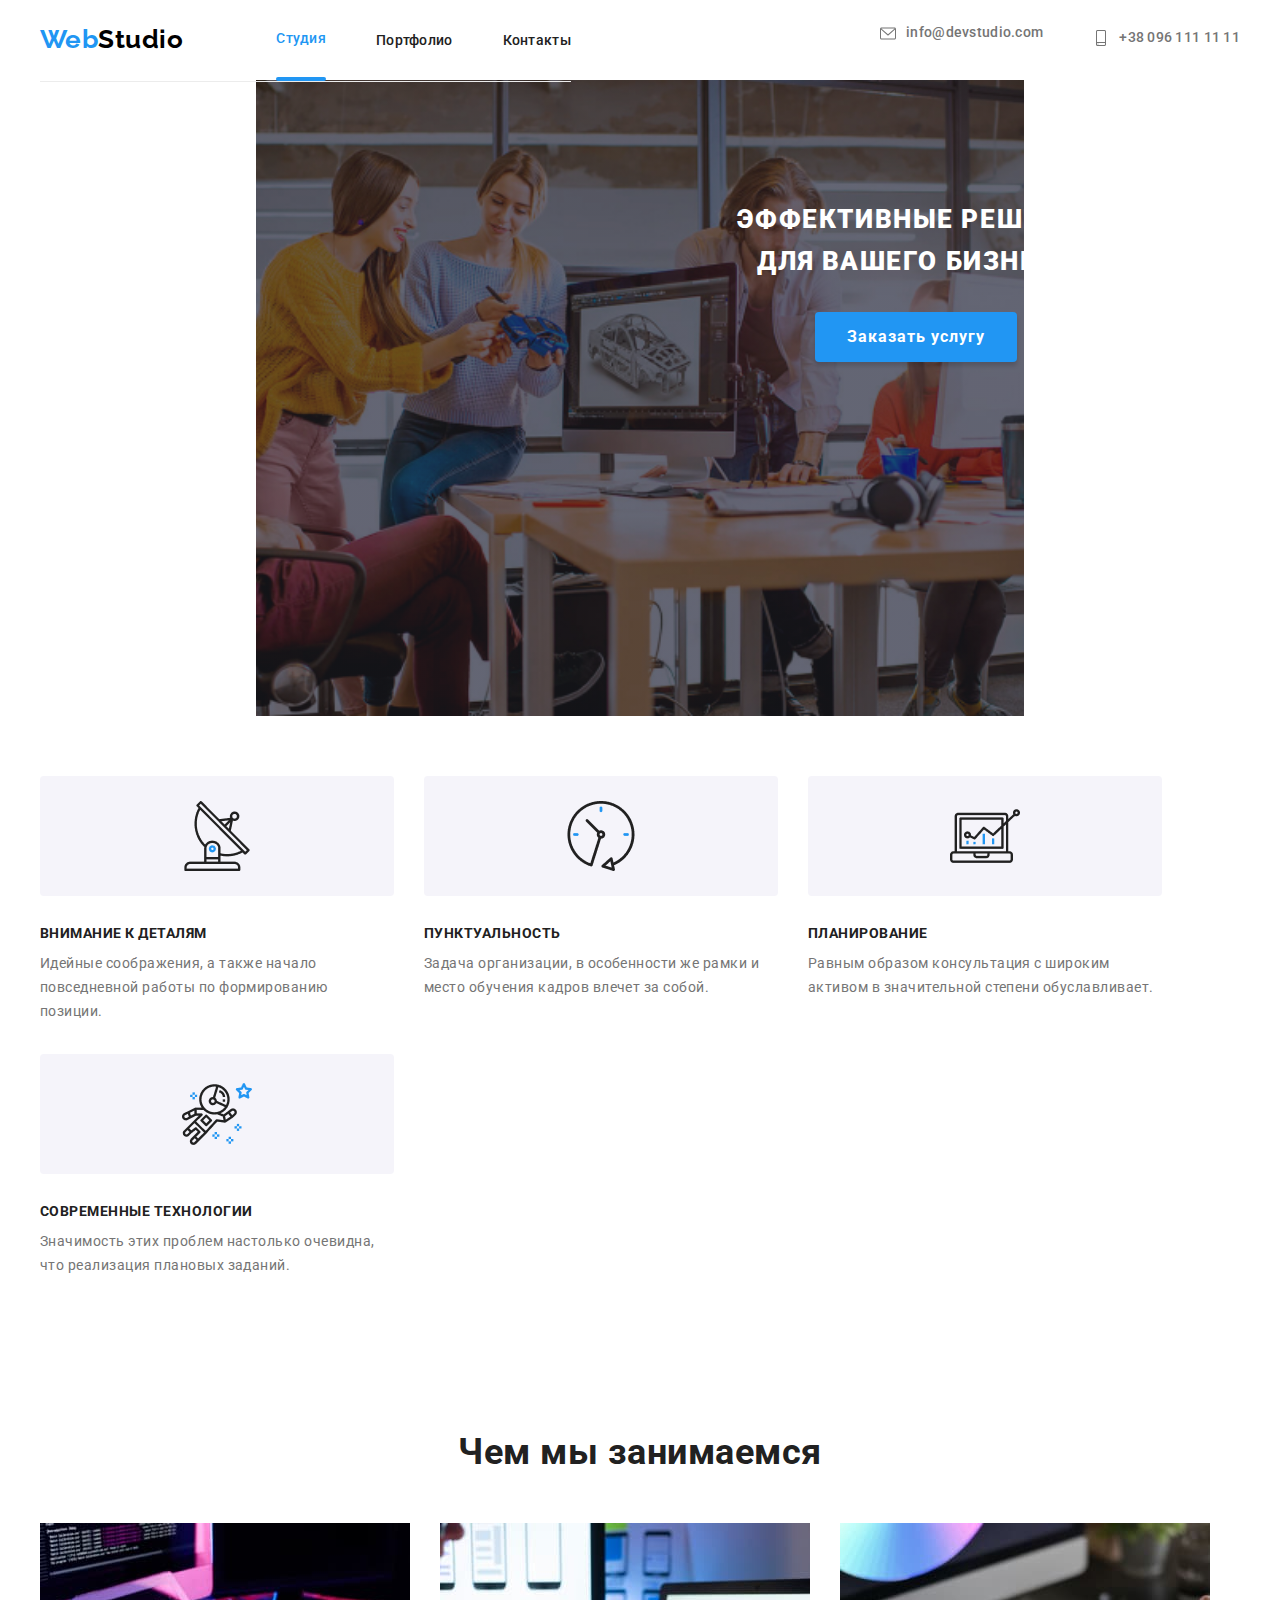
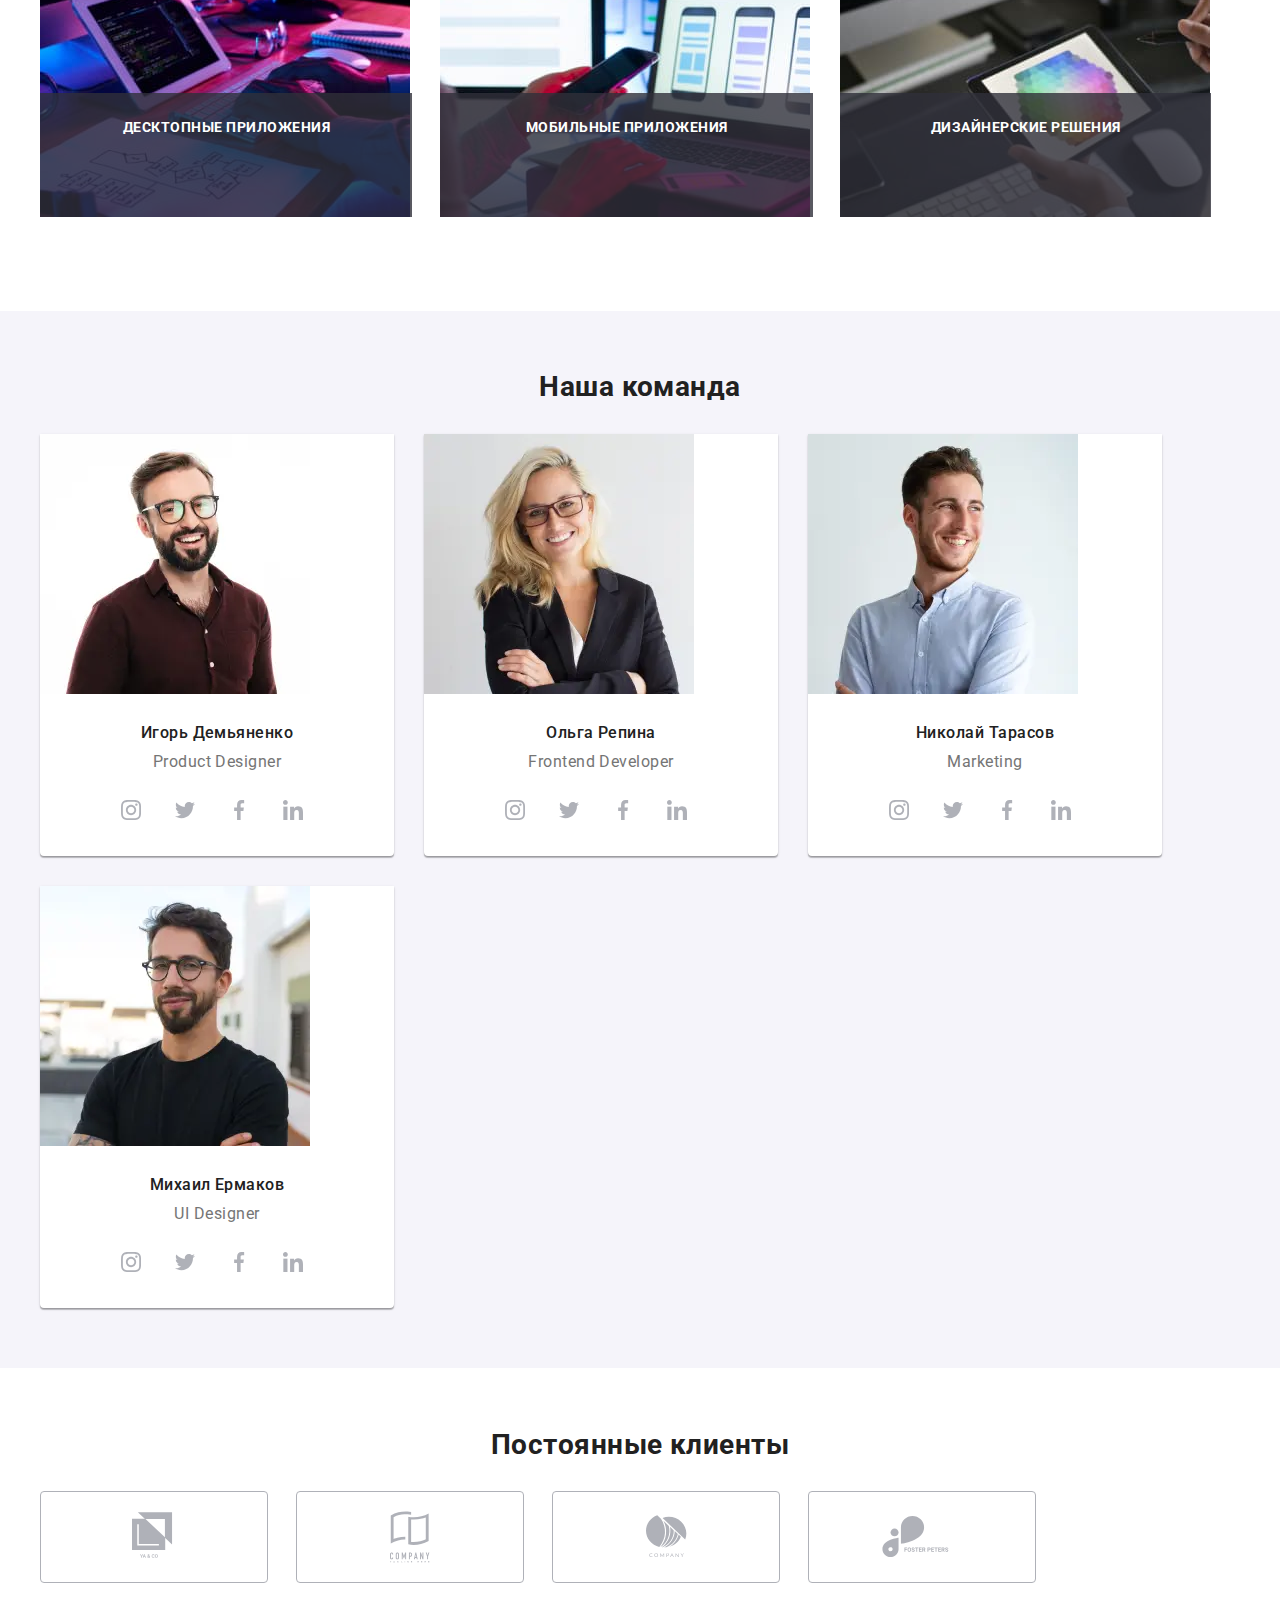
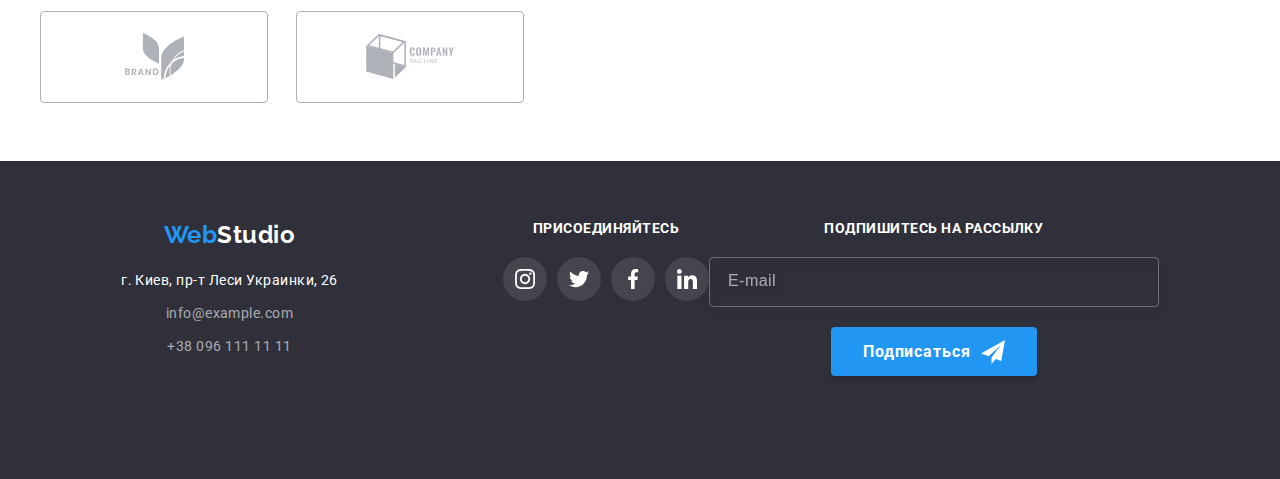
==== index.html @ db1d390b "закончил index" ====
<!DOCTYPE html>
<html lang="ru">
<head>
    <meta charset="UTF-8">
    <meta name="viewport" content="width=device-width, initial-scale=1.0">
    <title>WebStudio</title>
    <link rel="stylesheet" href="https://cdnjs.cloudflare.com/ajax/libs/modern-normalize/1.0.0/modern-normalize.min.css"
        integrity="sha512-ISS7cAi1PEhQ8jnbJpJZMd29NlhNj4AWYyLOSp2CE/CsHxTCu+r+t0D2yoJudVrd0/8fTVPUVDzY5Tvli75u/g=="
        crossorigin="anonymous" />
    <link rel="preconnect" href="https://fonts.gstatic.com">
    <link href="https://fonts.googleapis.com/css2?family=Raleway:wght@700&family=Roboto:wght@400;500;700;900&display=swap"
        rel="stylesheet">
    
    <link rel="stylesheet" href="./css/main.min.css">
</head>
<body>
    <!-- Шапка сайта-->
    <header class="container"> 
       <div class="header-nav">
            <nav class="header-nav-link header">
                <a href="./index.html" class="logo link"><span class="logo-word">Web</span>Studio</a>
                <ul class="site-nav">
                    <li class="item"><a class="link-nav link current" href="./index.html">Студия</a></li>
                    <li class="item"><a class="link-nav link" href="./portfolio.html">Портфолио</a></li>
                    <li class="item"><a class="link-nav link" href="">Контакты</a></li>
                </ul>
                <button type="button" class="burger-btn" data-menu-button>
                    <svg class="burger-icon">
                        <use href="./image/icon/sprite.svg#icon-burger-btn"></use>
                    </svg>
                </button>
            </nav>
            <ul class="kontakt-nav">
                <li class="item">
                    <a class="tel-mail link mail" href="mailto:info@devstudio.com">
                        <svg class="tel-icon" width="16" height="21">
                            <use href="./image/icon/sprite.svg#icon-envelope"></use>
                        </svg>
                    info@devstudio.com
                </a>
            </li>
                <li class="item">
                    <a class="tel-mail link tel" href="tel:+380961111111">
                        <svg class="tel-icon" width="16" height="24">
                            <use href="./image/icon/sprite.svg#icon-smartphone"></use>
                        </svg>
                    +38 096 111 11 11
                    </a>
                </li>
            </ul>
       </div>
       <div class="mobile-menu container" data-menu>
            <div>
                <div class="header">
                    <a href="./index.html" class="logo link"><span class="logo-word">Web</span>Studio</a>
                    <button type="button" class="mobile-close-btn" data-menu-close>
                        <svg class="mobile-close-icon">
                            <use href="./image/icon/sprite.svg#icon-close-black"></use>
                        </svg>
                    </button>
                </div>
                <nav class="mobile-header-nav">
                    <ul class="site-nav">
                        <li class="item"><a class="link-nav link current" href="./index.html">Студия</a></li>
                        <li class="item"><a class="link-nav link" href="./portfolio.html">Портфолио</a></li>
                        <li class="item"><a class="link-nav link" href="">Контакты</a></li>
                    </ul>
                </nav>
                <ul class="mobile-kontakt-nav">
                    <li class="item">
                        <a class="tel-mail link tel" href="tel:+380961111111">
                            +38 096 111 11 11
                        </a>
                    </li>
                    <li class="item">
                        <a class="tel-mail link mail" href="mailto:info@devstudio.com">
                            info@devstudio.com
                        </a>
                    </li>
                    
                </ul>
                <ul class="mobile-social">
                    <li class="item"><a href="" class="mobile-social-link link">Instagram</a></li>
                    <li class="item"><a href="" class="mobile-social-link link">Twitter</a></li>
                    <li class="item"><a href="" class="mobile-social-link link">Facebook</a></li>
                    <li class="item"><a href="" class="mobile-social-link link">LinkedIn</a></li>
                </ul>
            </div>
            
       </div>
    </header>
    <main> <!--Информация -->
        <!--Герой-->
        <section class="hero-section hero"> 
            <div class="container ">
                <h1 class="hero-title">ЭФФЕКТИВНЫЕ РЕШЕНИЯ <br> ДЛЯ ВАШЕГО БИЗНЕСА</h1>
                <button data-modal-open type="button" class="hero-button">Заказать услугу</button>
            </div>
            </section>
        <!--Особенности-->
        <section class="features"> 
            <div class="container">
                <h2 class="title-hide">Особенности</h2>
                <ul class="features-list">
                    <li class="features-item">
                        <h3 class="features-title icon-antenna">ВНИМАНИЕ К ДЕТАЛЯМ</h3>
                        <p class="features-text">Идейные соображения, а также начало повседневной работы по формированию позиции.</p>
                    </li>
                    <li class="features-item">
                        <h3 class="features-title icon-clock">ПУНКТУАЛЬНОСТЬ</h3>
                        <p class="features-text">Задача организации, в особенности же рамки и место обучения кадров влечет за собой.</p>
                    </li>
                    <li class="features-item">
                        <h3 class="features-title icon-diagram">ПЛАНИРОВАНИЕ</h3>
                        <p class="features-text">Равным образом консультация с широким активом в значительной степени обуславливает.</p>
                    </li>
                    <li class="features-item">
                        <h3 class="features-title icon-astronaut">СОВРЕМЕННЫЕ ТЕХНОЛОГИИ</h3>
                        <p class="features-text">Значимость этих проблем настолько очевидна, что реализация плановых заданий.</p>
                    </li>
                </ul>
            </div>
        </section>
        <!--Чем занимаемся-->
        <section class="work"> 
            <div class="container">
                <h2 class="section-title-work">Чем мы занимаемся</h2>
                <ul class="work-list">
                    <li>
                        <div class="work-card-overlay">
                            <img src="./image/index/box-1.jpg"  class="work-img" alt="печать на клавиатуре" width="370" height="294">
                            <p class="work-overlay-text work-desktop">Десктопные приложения</p>
                        </div>
                    </li>
                    <li>
                        <div class="work-card-overlay">
                            <img src="./image/index/box-2.jpg"  class="work-img" alt="смотрят в телефон и ноутбук" width="370" height="294">
                                <div class="work-overlay-text-conteiner">
                                    <p class="work-overlay-text work-mob">Мобильные приложения</p>
                                </div>
                        </div>
                    </li>
                    <li>
                        <div class="work-card-overlay">
                            <img src="./image/index/box-3.jpg" class="work-img" alt="поиск в планшете" width="370" height="294">
                                <div class="work-overlay-text-conteiner">
                                    <p class="work-overlay-text work-design">Дизайнерские решения</p>
                                </div>
                        </div>
                    </li>
                </ul>
            </div>
        </section>
        <!--Наша команда-->
        <section class="team-section team"> 
            <div class="container">
                <h2 class="section-title-team">Наша команда</h2>
                    <ul class="team-cards">
                        <li class="card-team">
                            <picture> <!--img-1 -->
                                <source srcset="./image/index/desktop-img-1.webp 1x,
                                 ./image/index/desktop-img-1@2x.webp 2x" media="(min-width: 1200px)" type="image/webp">
                                <source srcset="./image/index/desktop-img-1.jpg 1x,
                                 ./image/index/desktop-img-1@2x.jpg 2x" media="(min-width: 1200px)">
                                <source srcset="./image/index/tablet-img-1.webp 1x,
                                 ./image/index/tablet-img-1@2x.webp 2x" media="(min-width: 768px)" type="image/webp">
                                <source srcset="./image/index/tablet-img-1.jpg 1x,
                                 ./image/index/tablet-img-1@2x.jpg 2x" media="(min-width: 768px)">
                                <source srcset="./image/index/mobile-img-1.webp 1x,
                                 ./image/index/mobile-img-1@2x.webp 2x" media="(min-width: 480px)" type="image/webp">
                                <source srcset="./image/index/mobile-img-1.jpg 1x,
                                 ./image/index/mobile-img-1@2x.jpg 2x" media="(min-width: 480px)">
                                <img src="./image/index/mobile-img-1.jpg" class="team-img" alt="Игорь Демьяненко">
                            </picture>
                            <h3 class="team-name">Игорь Демьяненко</h3>
                            <p lang="en" class="team-work">Product Designer</p>
                            <ul class="social">
                                <li class="social-item">
                                    <a href="" class="social-link">
                                        <svg class="social-icon" >
                                            <use href="./image/icon/sprite.svg#icon-instagram"></use>
                                        </svg>
                                    </a>
                                </li>
                                <li class="social-item">
                                    <a href="" class="social-link">
                                        <svg class="social-icon">
                                            <use href="./image/icon/sprite.svg#icon-twitter"></use>
                                        </svg>
                                    </a>
                                </li>
                                <li class="social-item">
                                    <a href="" class="social-link">
                                        <svg class="social-icon">
                                            <use href="./image/icon/sprite.svg#icon-facebook"></use>
                                        </svg>
                                    </a>
                                </li>
                                <li class="social-item">
                                    <a href="" class="social-link">
                                        <svg class="social-icon">
                                            <use href="./image/icon/sprite.svg#icon-linkedin"></use>
                                        </svg>
                                    </a>
                                </li>
                            </ul> 
                        </li>
                        <li class="card-team">
                            <picture> <!--img-2 -->
                                <source srcset="./image/index/desktop-img-2.webp 1x,
                                 ./image/index/desktop-img-2@2x.webp 2x" media="(min-width: 1200px)" type="image/webp">
                                <source srcset="./image/index/desktop-img-2.jpg 1x,
                                 ./image/index/desktop-img-2@2x.jpg 2x" media="(min-width: 1200px)">
                                <source srcset="./image/index/tablet-img-2.webp 1x,
                                 ./image/index/tablet-img-2@2x.webp 2x" media="(min-width: 768px)" type="image/webp">
                                <source srcset="./image/index/tablet-img-2.jpg 1x,
                                 ./image/index/tablet-img-2@2x.jpg 2x" media="(min-width: 768px)">
                                <source srcset="./image/index/mobile-img-2.webp 1x,
                                 ./image/index/mobile-img-2@2x.webp 2x" media="(min-width: 480px)" type="image/webp">
                                <source srcset="./image/index/mobile-img-2.jpg 1x,
                                 ./image/index/mobile-img-2@2x.jpg 2x" media="(min-width: 480px)">
                                <img src="./image/index/mobile-img-2.jpg" class="team-img" alt="Ольга Репина">
                            </picture>
                            <h3 class="team-name">Ольга Репина</h3>
                            <p lang="en" class="team-work">Frontend Developer</p>
                            <ul class="social">
                                <li class="social-item">
                                    <a href="" class="social-link">
                                        <svg class="social-icon">
                                            <use href="./image/icon/sprite.svg#icon-instagram"></use>
                                        </svg>
                                    </a>
                                </li>
                                <li class="social-item">
                                    <a href="" class="social-link">
                                        <svg class="social-icon">
                                            <use href="./image/icon/sprite.svg#icon-twitter"></use>
                                        </svg>
                                    </a>
                                </li>
                                <li class="social-item">
                                    <a href="" class="social-link">
                                        <svg class="social-icon">
                                            <use href="./image/icon/sprite.svg#icon-facebook"></use>
                                        </svg>
                                    </a>
                                </li>
                                <li class="social-item">
                                    <a href="" class="social-link">
                                        <svg class="social-icon">
                                            <use href="./image/icon/sprite.svg#icon-linkedin"></use>
                                        </svg>
                                    </a>
                                </li>
                            </ul> 
                        </li>
                        <li class="card-team">
                            <picture> <!--img-3 -->
                                <source srcset="./image/index/desktop-img-3.webp 1x,
                                 ./image/index/desktop-img-3@2x.webp 2x" media="(min-width: 1200px)" type="image/webp">
                                <source srcset="./image/index/desktop-img-3.jpg 1x,
                                 ./image/index/desktop-img-3@2x.jpg 2x" media="(min-width: 1200px)">
                                <source srcset="./image/index/tablet-img-3.webp 1x,
                                 ./image/index/tablet-img-3@2x.webp 2x" media="(min-width: 768px)" type="image/webp">
                                <source srcset="./image/index/tablet-img-3.jpg 1x,
                                 ./image/index/tablet-img-3@2x.jpg 2x" media="(min-width: 768px)">
                                <source srcset="./image/index/mobile-img-3.webp 1x,
                                 ./image/index/mobile-img-3@2x.webp 2x" media="(min-width: 480px)" type="image/webp">
                                <source srcset="./image/index/mobile-img-3.jpg 1x,
                                 ./image/index/mobile-img-3@2x.jpg 2x" media="(min-width: 480px)">
                                <img src="./image/index/mobile-img-3.jpg" class="team-img" alt="Николай Тарасов">
                            </picture>
                            <h3 class="team-name">Николай Тарасов</h3>
                            <p lang="en" class="team-work">Marketing</p>
                            <ul class="social">
                                <li class="social-item">
                                    <a href="" class="social-link">
                                        <svg class="social-icon">
                                            <use href="./image/icon/sprite.svg#icon-instagram"></use>
                                        </svg>
                                    </a>
                                </li>
                                <li class="social-item">
                                    <a href="" class="social-link">
                                        <svg class="social-icon">
                                            <use href="./image/icon/sprite.svg#icon-twitter"></use>
                                        </svg>
                                    </a>
                                </li>
                                <li class="social-item">
                                    <a href="" class="social-link">
                                        <svg class="social-icon">
                                            <use href="./image/icon/sprite.svg#icon-facebook"></use>
                                        </svg>
                                    </a>
                                </li>
                                <li class="social-item">
                                    <a href="" class="social-link">
                                        <svg class="social-icon">
                                            <use href="./image/icon/sprite.svg#icon-linkedin"></use>
                                        </svg>
                                    </a>
                                </li>
                            </ul> 
                        </li>
                        <li class="card-team">
                            <picture> <!--img-4 -->
                                <source srcset="./image/index/desktop-img-4.webp 1x,
                                 ./image/index/desktop-img-4@2x.webp 2x" media="(min-width: 1200px)" type="image/webp">
                                <source srcset="./image/index/desktop-img-4.jpg 1x,
                                 ./image/index/desktop-img-4@2x.jpg 2x" media="(min-width: 1200px)">
                                <source srcset="./image/index/tablet-img-4.webp 1x,
                                 ./image/index/tablet-img-4@2x.webp 2x" media="(min-width: 768px)" type="image/webp">
                                <source srcset="./image/index/tablet-img-4.jpg 1x,
                                 ./image/index/tablet-img-4@2x.jpg 2x" media="(min-width: 768px)">
                                <source srcset="./image/index/mobile-img-4.webp 1x,
                                 ./image/index/mobile-img-4@2x.webp 2x" media="(min-width: 480px)" type="image/webp">
                                <source srcset="./image/index/mobile-img-4.jpg 1x,
                                 ./image/index/mobile-img-4@2x.jpg 2x" media="(min-width: 480px)">
                                <img src="./image/index/mobile-img-4.jpg" class="team-img" alt="Михаил Ермаков">
                            </picture>
                            <h3 class="team-name">Михаил Ермаков</h3>
                            <p lang="en" class="team-work">UI Designer</p>
                            <ul class="social">
                                <li class="social-item">
                                    <a href="" class="social-link">
                                        <svg class="social-icon">
                                            <use href="./image/icon/sprite.svg#icon-instagram"></use>
                                        </svg>
                                    </a>
                                </li>
                                <li class="social-item">
                                    <a href="" class="social-link">
                                        <svg class="social-icon">
                                            <use href="./image/icon/sprite.svg#icon-twitter"></use>
                                        </svg>
                                    </a>
                                </li>
                                <li class="social-item">
                                    <a href="" class="social-link">
                                        <svg class="social-icon">
                                            <use href="./image/icon/sprite.svg#icon-facebook"></use>
                                        </svg>
                                    </a>
                                </li>
                                <li class="social-item">
                                    <a href="" class="social-link">
                                        <svg class="social-icon">
                                            <use href="./image/icon/sprite.svg#icon-linkedin"></use>
                                        </svg>
                                    </a>
                                </li>
                            </ul> 
                        </li>
                    </ul>
            </div>
        </section>
        <!--Постоянные клиенты-->
        <section class="client-section"> 
            <div class="container">
                <h2 class="client-title">Постоянные клиенты</h2>
                <ul class="client-list">
                    <li class="client-item">
                        <a href="" class="client-link">
                        <svg class="client-icon logo-1">
                            <use href="./image/icon/sprite.svg#icon-logo-1"></use>
                        </svg>
                        </a>
                    </li>
                    <li class="client-item"> 
                        <a href="" class="client-link">
                         <svg class="client-icon logo-2">
                            <use href="./image/icon/sprite.svg#icon-logo-2"></use>
                        </svg>
                        </a>
                    </li>
                    <li class="client-item"> 
                        <a href="" class="client-link">
                         <svg class="client-icon logo-3">
                            <use href="./image/icon/sprite.svg#icon-logo-3"></use>
                        </svg>
                        </a>
                    </li>
                    <li class="client-item"> 
                        <a href="" class="client-link">
                         <svg class="client-icon logo-4">
                            <use href="./image/icon/sprite.svg#icon-logo-4"></use>
                        </svg>
                        </a>
                    </li>
                    <li class="client-item"> 
                        <a href="" class="client-link">
                         <svg class="client-icon logo-5">
                            <use href="./image/icon/sprite.svg#icon-logo-5"></use>
                        </svg>
                        </a>
                    </li>
                    <li class="client-item"> 
                        <a href="" class="client-link">
                         <svg class="client-icon logo-6">
                            <use href="./image/icon/sprite.svg#icon-logo-6"></use>
                        </svg>
                        </a>
                    </li>
                </ul>
            </div>
        </section>
    </main>
    <!--Подвал сайта-->
    <footer class="footer-background footer"> 
        <div class="container footer-flex"> 
            <!-- !--Навигация-- -->
            <div class="footer-nav"> 
                <a href="./index.html" class="logo-footer link"><span class="logo-word">Web</span>Studio</a>
                <address>
                    <ul class="footer-nav-link">
                        <li><a class="footer-map link" href="https://goo.gl/maps/jdW6CA36XqGowUnj9" target="_blank">г. Киев, пр-т Леси
                                Украинки, 26</a></li>
                        <li><a class="tel-mail-footer link" href="mailto:info@example.com">info@example.com</a></li>
                        <li><a class="tel-mail-footer tel link" href="tel:+380961111111">+38 096 111 11 11</a></li>
                    </ul>
                </address>
            </div>
            <!-- --Соц. ссылки-- -->
            <div class="container-social-link"> 
                <h3 class="footer-title">Присоединяйтесь</h3>
                <ul class="footer-social">
                    <li class="footer-social-item">
                        <a href="" class="footer-social-link">
                            <svg class="footer-social-icon">
                                <use href="./image/icon/sprite.svg#icon-instagram"></use>
                            </svg>
                        </a>
                    </li>
                    <li class="footer-social-item">
                        <a href="" class="footer-social-link">
                            <svg class="footer-social-icon">
                                <use href="./image/icon/sprite.svg#icon-twitter"></use>
                            </svg>
                        </a>
                    </li>
                    <li class="footer-social-item">
                        <a href="" class="footer-social-link">
                            <svg class="footer-social-icon">
                                <use href="./image/icon/sprite.svg#icon-facebook"></use>
                            </svg>
                        </a>
                    </li>
                    <li class="footer-social-item">
                        <a href="" class="footer-social-link">
                            <svg class="footer-social-icon">
                                <use href="./image/icon/sprite.svg#icon-linkedin"></use>
                            </svg>
                        </a>
                    </li>
                </ul>
            </div>
            <!-- Форма отправики -->
            <form class="form-footer">
                <p class="footer-title">Подпишитесь на рассылку</p>
                <input type="email" name="email" id="email" placeholder="E-mail" class="footer-input"/>
            
                <button type="submit" class="hero-button footer-btn">
                    Подписаться
                    <svg class="footer-btn-icon">
                        <use href="./image/icon/sprite.svg#icon-footer-icon-send"></use>
                    </svg>
                </button>
            </form>
        </div>
    </footer>
    <div data-modal class="backdrop is-hidden">
        <div class="modal">
            <button type="button" class="modal-close">
                <svg data-modal-close class="modal-icon">
                    <use href="./image/icon/sprite.svg#icon-close-black"></use>
                </svg>
            </button>
            <p class="title-modal">Оставьте свои данные, мы вам перезвоним</p>
            <form action="" class="modal-form">
                <label for="user-name" class="modal-form-label">
                    Имя
                    <span class="modal-form-input-icon">
                        <input type="text" name="user-name" id="user-name" class="modal-form-input">
                        <svg class="modal-form-icon">
                            <use href="./image/icon/sprite.svg#icon-modal-person"></use>
                        </svg>
                    </span>
                    
                </label>
                
                <label for="user-tel" class="modal-form-label">
                    Телефон
                    <span class="modal-form-input-icon">
                        <input type="tel" name="user-tel" id="user-tel" class="modal-form-input">
                        <svg class="modal-form-icon">
                            <use href="./image/icon/sprite.svg#icon-modal-phone"></use>
                        </svg>
                    </span>
                    
                </label>

                <label for="user-mail" class="modal-form-label">
                    Почта
                    <span class="modal-form-input-icon">
                        <input type="email" name="user-mail" id="user-mail" class="modal-form-input">
                        <svg class="modal-form-icon">
                            <use href="./image/icon/sprite.svg#icon-modal-email"></use>
                        </svg>
                    </span>
                    
                </label>
                
                
                <label for="user-comment" class="modal-form-label">Комментарий</label>
                <textarea name="user-comment" id="user-comment" placeholder="Введите текст" class="modal-form-comment"></textarea>

                <input type="checkbox" name="user-policy" id="user-policy" class="modal-form-checkbox title-hide">
                <label for="user-policy" class="modal-form-policy">Соглашаюсь с рассылкой и принимаю <a href=""
                            class="policy-link">Условия договора</a></label>

                <button type="submit" class="hero-button modal-btn">Отправить</button>
            </form>
        </div>
    </div>
    <script src="./js/modal.js"></script>
    <script src="./js/mobile-menu.js"></script>
</body>
</html>
---- css/main.min.css ----
:root{--main-text-color: #212121;--secondary-text-color: #ffffff;--ouwer-text-color: #757575;--acent-color: #2196f3;--contener-color: #eeeeee;--logo-color-text: #000000;--buttons-port-color: #f5f4fa;--footer-text-color: rgba(255, 255, 255, 0.6);--background-footer-color: #2f303a;--background-section: #e5e5e5;--line-color: #ececec;--background-color: #ffffff;--icon-color: #afb1b8}html{box-sizing:border-box}body{margin:0;background-color:var(--background-color);color:var(--main-text-color);font-family:Roboto, sans-serif;font-style:normal;letter-spacing:0.03em}h1,h2,h3,h4,h5,h6,p{margin:0px}ul,ol{list-style:none;padding:0px;margin:0px}img{display:block;max-width:100%;height:auto}.link{text-decoration:none;font-style:normal}.container{width:100%;padding:0 15px;margin:0 auto}@media screen and (min-width: 480px){.container{width:480px}.hero-section .container{padding:0 60px}}@media screen and (min-width: 768px){.container{width:768px}}@media screen and (min-width: 1200px){.container{width:1200px}}.header{border-bottom:1px solid var(--line-color)}.logo{color:var(--logo-color-text);font-family:Raleway;font-weight:700;font-size:24px;line-height:1.16}.logo-word{color:var(--acent-color)}@media screen and (max-width: 767px){.header{display:flex;align-items:center;justify-content:space-between;padding-top:16px;padding-bottom:16px}.site-nav{display:none}.kontakt-nav{display:none}.burger-btn,.mobile-close-btn{background-color:transparent;border:none;padding:0}.burger-icon,.mobile-close-icon{width:40px;height:36px}.burger-icon:hover,.mobile-close-icon:hover{fill:var(--acent-color)}.mobile-menu{display:block;position:absolute;width:100%;max-width:480px;height:100vh;max-height:100%;overflow:scroll;top:0;left:50%;transform:translateX(-50%);background-color:var(--secondary-text-color);transition:all 250ms cubic-bezier(0.4, 0, 0.2, 1)}.mobile-menu.is-open{visibility:hidden;opacity:0;pointer-events:none}.mobile-header-nav{margin-top:10px;padding-left:25px}.mobile-header-nav .site-nav{display:block}.mobile-header-nav .site-nav .item{margin-bottom:32px}.mobile-header-nav .site-nav .item:last-child{margin-bottom:0px}.mobile-header-nav .item{position:relative}.mobile-header-nav .link-nav{color:var(--main-text-color);font-weight:500;line-height:1.18;font-size:40px;letter-spacing:0.02em;transition:color 250ms cubic-bezier(0.4, 0, 0.2, 1)}.mobile-header-nav .link-nav:hover{color:var(--acent-color)}.mobile-header-nav .link-nav.current{color:var(--acent-color)}.mobile-kontakt-nav{display:block;margin-top:302px;padding-left:25px}.mobile-kontakt-nav .item{fill:var(--ouwer-text-color);margin-bottom:32px}.mobile-kontakt-nav .item:last-child{margin-bottom:0px}.mobile-kontakt-nav .tel-mail{display:inline-flex;align-items:center;color:var(--ouwer-text-color);font-weight:500;line-height:1.16;font-size:24px;letter-spacing:0.02em;transition:color 250ms cubic-bezier(0.4, 0, 0.2, 1),fill 250ms cubic-bezier(0.4, 0, 0.2, 1)}.mobile-kontakt-nav .tel{font-size:34px;line-height:1.18;color:var(--acent-color)}.mobile-social{display:flex;margin-top:64px;padding-bottom:48px;padding-left:25px}.mobile-social .item{margin-right:10px;padding-right:10px;border-right:1px solid rgba(153,101,101,0.2)}.mobile-social .item:last-child{margin-right:0px;padding-right:0px;border-right:0px}.mobile-social-link{font-weight:500;font-size:18px;line-height:1.22;letter-spacing:0.02em;color:var(--acent-color)}}@media screen and (min-width: 768px){.burger-btn{display:none}.mobile-menu{display:none}.header{padding-top:26px;padding-bottom:26px}.header-nav-link,.site-nav,.header-nav{display:flex;align-items:center}.site-nav{margin-left:88px}.site-nav .item{margin-right:50px}.site-nav .item:last-child{margin-right:0px}.link-nav{color:var(--main-text-color);font-weight:500;line-height:1.14;font-size:14px;letter-spacing:0.02em;transition:color 250ms cubic-bezier(0.4, 0, 0.2, 1)}.link-nav:hover,.link-nav:focus{color:var(--acent-color)}.link-nav.current{color:var(--acent-color)}.link-nav.current::after{position:relative;content:"";display:block;bottom:-29px;left:0;height:4px;border-radius:2px;background-color:var(--acent-color)}.kontakt-nav{display:block;margin-left:84px}.kontakt-nav .item{fill:var(--ouwer-text-color);margin-bottom:10px}.kontakt-nav .item:last-child{margin-bottom:0px}.tel-mail{display:inline-flex;align-items:center;color:var(--ouwer-text-color);font-weight:500;line-height:1.16;font-size:12px;letter-spacing:0.02em;transition:color 250ms cubic-bezier(0.4, 0, 0.2, 1),fill 250ms cubic-bezier(0.4, 0, 0.2, 1)}.tel-mail:hover,.tel-mail:focus{color:var(--acent-color);fill:var(--acent-color)}.tel-icon{margin-right:8px}}@media screen and (min-width: 1200px){.header-nav{display:flex;align-items:center;height:80px}.header-portfolio{display:flex;align-items:center;height:80px}.logo{color:var(--logo-color-text);font-family:Raleway;font-weight:700;font-size:26px;line-height:1.19}.logo-word{color:var(--acent-color)}}@media screen and (min-width: 1200px){.site-nav{display:flex;margin-left:93px}.site-nav .item{margin-right:50px}.site-nav .item:last-child{margin-right:0px}.item{position:relative}.link-nav{color:var(--main-text-color);font-weight:500;line-height:1.14;font-size:14px;letter-spacing:0.02em;transition:color 250ms cubic-bezier(0.4, 0, 0.2, 1)}.link-nav:hover,.link-nav:focus{color:var(--acent-color)}.link-nav.current{color:var(--acent-color)}.link-nav.current::after{position:relative;content:"";display:block;bottom:-30px;left:0;height:4px;border-radius:2px;background-color:var(--acent-color)}}@media screen and (min-width: 1200px){.kontakt-nav{display:flex;margin-left:auto;align-items:center}.kontakt-nav .item{fill:var(--ouwer-text-color);margin-right:50px}.kontakt-nav .item:last-child{margin-right:0px}.tel-mail{display:inline-flex;align-items:center;color:var(--ouwer-text-color);font-weight:500;line-height:1.14;font-size:14px;letter-spacing:0.02em;transition:color 250ms cubic-bezier(0.4, 0, 0.2, 1),fill 250ms cubic-bezier(0.4, 0, 0.2, 1)}.tel-mail:hover,.tel-mail:focus{color:var(--acent-color);fill:var(--acent-color)}.tel-icon{margin-right:10px}}@media screen and (max-width: 767px){.hero-section{max-width:480px;height:400px;margin-left:auto;margin-right:auto;text-align:center;background-image:linear-gradient(rgba(47,48,58,0.4), rgba(47,48,58,0.4)),url(../image/index/mobile-hero-img1x.jpg);background-color:var(--background-hero-img);background-repeat:no-repeat;background-position:center;background-size:cover}}@media screen and (max-width: 767px) and (min-device-pixel-ratio: 2), screen and (max-width: 767px) and (min-resolution: 192dpi), screen and (max-width: 767px) and (min-resolution: 2dppx){.hero-section{background-image:url(../image/index/hero-img@2x.jpg)}}@media screen and (max-width: 767px){.hero{padding-top:118px;padding-bottom:118px}.hero-button{min-width:200px;display:inline-block;border:0px;padding:10px 32px;border-radius:4px;box-shadow:0px 4px 4px rgba(0,0,0,0.15);color:var(--background-color);background-color:var(--acent-color);cursor:pointer;font-family:Roboto;font-weight:700;font-size:16px;line-height:1.87;letter-spacing:0.06em}.hero-title{margin-bottom:30px;color:var(--secondary-text-color);font-weight:900;font-size:26px;line-height:1.62;letter-spacing:0.06em;text-transform:uppercase}}@media screen and (min-width: 768px){.hero-section{max-width:768px;height:400px;margin-left:auto;margin-right:auto;text-align:center;background-image:linear-gradient(rgba(47,48,58,0.4), rgba(47,48,58,0.4)),url(../image/index/tablet-hero-img.jpg);background-color:var(--background-hero-img);background-repeat:no-repeat;background-position:center;background-size:cover}}@media screen and (min-width: 768px) and (min-device-pixel-ratio: 2), screen and (min-width: 768px) and (min-resolution: 192dpi), screen and (min-width: 768px) and (min-resolution: 2dppx){.hero-section{background-image:url(../image/index/hero-img@2x.jpg)}}@media screen and (min-width: 768px){.hero{padding-top:118px;padding-bottom:118px}.hero-button{min-width:200px;display:inline-block;border:0px;padding:10px 32px;border-radius:4px;box-shadow:0px 4px 4px rgba(0,0,0,0.15);color:var(--background-color);background-color:var(--acent-color);cursor:pointer;font-family:Roboto;font-weight:700;font-size:16px;line-height:1.87;letter-spacing:0.06em}.hero-title{margin-bottom:30px;color:var(--secondary-text-color);font-weight:900;font-size:26px;line-height:1.62;letter-spacing:0.06em;text-transform:uppercase}}.backdrop{position:fixed;top:0px;left:0px;width:100%;height:100%;background:rgba(0,0,0,0.5);transition:all 250ms cubic-bezier(0.4, 0, 0.2, 1)}.backdrop.is-hidden{visibility:hidden;opacity:0;pointer-events:none}.modal{position:absolute;top:50%;left:50%;transform:translate(-50%, -50%);width:95%;max-width:450px;height:95%;max-height:609px;overflow:scroll;border-radius:4px;background:var(--background-color);box-shadow:0px 1px 3px rgba(0,0,0,0.12),0px 1px 1px rgba(0,0,0,0.14),0px 2px 1px rgba(0,0,0,0.2);padding:40px}.modal-close{position:absolute;display:flex;justify-content:center;align-items:center;top:8px;right:8px;width:30px;height:30px;background:transparent;border:1px solid rgba(0,0,0,0.1);border-radius:50%;cursor:pointer}.modal-icon{align-items:center;width:17px;height:17px}.modal-icon:focus{fill:var(--acent-color)}.title-modal{font-size:20px;line-height:1.5;text-align:center;font-weight:bold;margin-bottom:12px}.modal-form{display:flex;flex-direction:column}.modal-form-label{font-weight:normal;font-size:12px;line-height:1.16;margin-top:10px;letter-spacing:0.01em;color:var(--ouwer-text-color)}.modal-form-input-icon{display:block;position:relative;margin-top:4px}.modal-form-input{display:block;width:100%;height:40px;padding-left:42px;border:1px solid rgba(33,33,33,0.2);border-radius:4px;transition:border-color 250ms cubic-bezier(0.4, 0, 0.2, 1)}.modal-form-input:focus{outline:none;border-color:var(--acent-color)}.modal-form-input:focus+.modal-form-icon{fill:var(--acent-color)}.modal-form-icon{position:absolute;top:50%;left:12px;transform:translateY(-50%);align-items:center;width:18px;height:18px;fill:var(--main-text-color) transition fill 250ms cubic-bezier(0.4, 0, 0.2, 1)}.modal-form-comment{font-style:normal;font-weight:normal;font-size:12px;line-height:1.16;letter-spacing:0.01em;margin-top:4px;height:120px;border:1px solid rgba(33,33,33,0.2);border-radius:4px;transition:border-color 250ms cubic-bezier(0.4, 0, 0.2, 1);resize:none;padding:12px 16px}.modal-form-comment::placeholder{font-style:normal;font-weight:normal;font-size:12px;line-height:1.16;letter-spacing:0.01em;color:rgba(117,117,117,0.5)}.modal-form-comment:focus{outline:none;border-color:var(--acent-color)}.modal-form-policy{display:flex;align-items:center;flex-wrap:wrap;margin-top:20px;font-style:normal;font-weight:normal;font-size:12px;line-height:1.17;letter-spacing:0.03em;color:var(--ouwer-text-color)}.modal-form-policy::before{content:"";display:inline-block;width:16px;height:15px;margin-right:9px;background-image:url(../image/icon/icon-check-0.svg)}.policy-link{color:var(--acent-color);margin-left:5px}.modal-form-checkbox:checked+.modal-form-policy::before{background-image:url(../image/icon/icon-check.svg)}.modal-btn{align-self:center;margin-top:30px}@media screen and (max-width: 767px){.features{padding-top:60px}.features-list{display:flex;flex-wrap:wrap}.features-item{width:100%;margin-bottom:30px}.features-item:last-child{margin-bottom:0px}.title-hide{position:absolute;width:1px;height:1px;margin:-1px;padding:0;overflow:hidden;border:0;clip:rect(0 0 0 0)}.features-title{margin-top:0px;margin-bottom:10px;text-align:center;font-weight:700;font-size:14px;line-height:1.14;text-transform:uppercase}.features-title::before{content:"";display:block;width:100%;height:120px;margin-bottom:30px;border-radius:4px;background-color:var(--buttons-port-color);background-repeat:no-repeat;background-position:center}.icon-antenna::before{background-image:url(../image/icon/antenna-1.png)}.icon-clock::before{background-image:url(../image/icon/clock-1.png)}.icon-diagram::before{background-image:url(../image/icon/diagram-1.png)}.icon-astronaut::before{background-image:url(../image/icon/astronaut-1.png)}.features-text{margin-top:0px;margin-bottom:0px;color:var(--ouwer-text-color);font-weight:400;font-size:14px;line-height:1.71}}@media screen and (min-width: 768px){.features{padding-top:60px;padding-bottom:60px}.features-list{display:flex;flex-wrap:wrap;margin:-15px}.features-item{width:354px;margin:15px}.title-hide{position:absolute;width:1px;height:1px;margin:-1px;padding:0;overflow:hidden;border:0;clip:rect(0 0 0 0)}.features-title{margin-top:0px;margin-bottom:10px;font-weight:700;font-size:14px;line-height:1.14;text-transform:uppercase}.features-title::before{content:"";display:block;width:100%;height:120px;margin-bottom:30px;border-radius:4px;background-color:var(--buttons-port-color);background-repeat:no-repeat;background-position:center}.icon-antenna::before{background-image:url(../image/icon/antenna-1.png)}.icon-clock::before{background-image:url(../image/icon/clock-1.png)}.icon-diagram::before{background-image:url(../image/icon/diagram-1.png)}.icon-astronaut::before{background-image:url(../image/icon/astronaut-1.png)}.features-text{margin-top:0px;margin-bottom:0px;color:var(--ouwer-text-color);font-weight:400;font-size:14px;line-height:1.71}}@media screen and (max-width: 1199px){.work{display:none}}@media screen and (min-width: 1200px){.work{padding-top:94px;padding-bottom:94px}.work-list{display:flex}.work-list .work-img{margin-right:30px}.section-title-work{margin-top:0px;margin-bottom:50px;font-weight:700;font-size:36px;line-height:1.16;text-align:center}.work-card-overlay{position:relative}.work-overlay-text{position:absolute;bottom:0px;left:0px;max-width:100%;height:70px;background:rgba(47,48,58,0.8);color:var(--secondary-text-color);font-weight:700;font-size:14px;line-height:1.14;text-align:center;text-transform:uppercase}.work-desktop{padding:27px 82px 27px 83px}.work-mob{padding:27px 85px 27px 86px}.work-design{padding:27px 90px 27px 91px}}@media screen and (max-width: 767px){.team-section{background-color:var(--buttons-port-color)}.section-title-team{margin-top:0px;margin-bottom:30px;font-weight:700;font-size:28px;line-height:1.17;text-align:center}.card-team{background-color:var(--background-color);width:100%;margin-bottom:30px;box-shadow:0px 1px 3px rgba(0,0,0,0.12),0px 1px 1px rgba(0,0,0,0.14),0px 2px 1px rgba(0,0,0,0.2);border-radius:0px 0px 4px 4px}.card-team:last-child{margin-bottom:0px}.team{padding-top:60px;padding-bottom:60px}.team-name{margin-top:30px;margin-bottom:0px;font-weight:500;font-size:16px;line-height:1.18;text-align:center}.team-work{margin-top:10px;margin-bottom:16px;color:var(--ouwer-text-color);font-weight:400;font-size:16px;line-height:1.18;text-align:center}.social{display:flex;justify-content:center;width:206px;margin-left:auto;margin-right:auto;padding-bottom:24px}.social-link{display:flex;justify-content:center;align-items:center;width:44px;height:44px;border-radius:50%;cursor:pointer;fill:var(--icon-color);transition:fill 250ms cubic-bezier(0.4, 0, 0.2, 1),background-color 250ms cubic-bezier(0.4, 0, 0.2, 1)}.social-link:last-child{margin-right:0px}.social-link:hover,.social-link:focus{background-color:var(--acent-color);fill:var(--secondary-text-color)}.social-item{display:flex;width:44px;height:44px;border-radius:50%;margin-right:10px}.social-icon{align-items:center;width:20px;height:20px}}@media screen and (min-width: 768px){.team-section{background-color:var(--buttons-port-color)}.section-title-team{margin-top:0px;margin-bottom:30px;font-weight:700;font-size:28px;line-height:1.17;text-align:center}.team-cards{display:flex;flex-wrap:wrap;margin:-15px}.card-team{background-color:var(--background-color);width:354px;margin:15px;box-shadow:0px 1px 3px rgba(0,0,0,0.12),0px 1px 1px rgba(0,0,0,0.14),0px 2px 1px rgba(0,0,0,0.2);border-radius:0px 0px 4px 4px}.team{padding-top:60px;padding-bottom:60px}.team-name{margin-top:30px;margin-bottom:0px;font-weight:500;font-size:16px;line-height:1.18;text-align:center}.team-work{margin-top:10px;margin-bottom:16px;color:var(--ouwer-text-color);font-weight:400;font-size:16px;line-height:1.18;text-align:center}.social{display:flex;justify-content:center;width:206px;margin-left:auto;margin-right:auto;padding-bottom:24px}.social-link{display:flex;justify-content:center;align-items:center;width:44px;height:44px;border-radius:50%;cursor:pointer;fill:var(--icon-color);transition:fill 250ms cubic-bezier(0.4, 0, 0.2, 1),background-color 250ms cubic-bezier(0.4, 0, 0.2, 1)}.social-link:last-child{margin-right:0px}.social-link:hover,.social-link:focus{background-color:var(--acent-color);fill:var(--secondary-text-color)}.social-item{display:flex;width:44px;height:44px;border-radius:50%;margin-right:10px}.social-icon{align-items:center;width:20px;height:20px}}@media screen and (max-width: 767px){.client-section{padding-top:60px;padding-bottom:60px}.client-title{margin-top:0px;margin-bottom:30px;font-weight:700;font-size:28px;line-height:1.18;text-align:center}.client-list{display:flex;flex-wrap:wrap;margin:-15px}.client-item{width:210px;height:90px;margin:15px}.client-link{display:flex;justify-content:center;align-items:center;width:100%;height:100%;cursor:pointer;border:1px solid var(--icon-color);fill:var(--icon-color);border-radius:4px;transition:fill 250ms cubic-bezier(0.4, 0, 0.2, 1),border 250ms cubic-bezier(0.4, 0, 0.2, 1)}.client-link:hover,.client-link:focus{fill:var(--acent-color);border:1px solid var(--acent-color)}.client-icon{display:flex;justify-content:center}.logo-1{width:44.27px;height:49.23px}.logo-2{width:40px;height:52px}.logo-3{width:41px;height:42.6px}.logo-4{width:79.66px;height:42.02px}.logo-5{width:59px;height:47px}.logo-6{width:88.48px;height:45.44px}}@media screen and (min-width: 768px){.client-section{padding-top:60px;padding-bottom:60px}.client-title{margin-top:0px;margin-bottom:30px;font-weight:700;font-size:28px;line-height:1.18;text-align:center}.client-list{display:flex;flex-wrap:wrap;margin:-15px}.client-item{width:226px;height:90px;margin:15px}.client-link{display:flex;justify-content:center;align-items:center;width:100%;height:100%;cursor:pointer;border:1px solid var(--icon-color);fill:var(--icon-color);border-radius:4px;transition:fill 250ms cubic-bezier(0.4, 0, 0.2, 1),border 250ms cubic-bezier(0.4, 0, 0.2, 1)}.client-link:hover,.client-link:focus{fill:var(--acent-color);border:1px solid var(--acent-color)}.client-icon{display:flex;justify-content:center}.logo-1{width:44.27px;height:49.23px}.logo-2{width:40px;height:52px}.logo-3{width:41px;height:42.6px}.logo-4{width:79.66px;height:42.02px}.logo-5{width:59px;height:47px}.logo-6{width:88.48px;height:45.44px}}.portfolio-filters{display:flex;flex-wrap:wrap;padding-bottom:40px}.portfolio-button:not(:last-child){margin-right:8px;padding-bottom:15px}.button{display:inline-block;color:var(--main-text-color);background-color:var(--buttons-port-color);font-family:Roboto;font-weight:500;font-size:16px;line-height:1.62;letter-spacing:0.03em;text-align:center;border:0px;border-radius:4px;padding:6px 22px;transition:color 250ms cubic-bezier(0.4, 0, 0.2, 1),background-color 250ms cubic-bezier(0.4, 0, 0.2, 1),box-shadow 250ms cubic-bezier(0.4, 0, 0.2, 1)}.button:hover,.button:focus{color:var(--background-color);background-color:var(--acent-color);cursor:pointer;box-shadow:0px 3px 1px rgba(0,0,0,0.1),0px 1px 2px rgba(0,0,0,0.08),0px 2px 2px rgba(0,0,0,0.12)}.button:active{color:var(--background-color);background-color:var(--acent-color)}.portfolio-section{padding-top:60px;padding-bottom:60px}.project{max-width:450px;border:1px solid var(--contener-color);margin-bottom:30px}.project:last-child{margin-bottom:0px}.project-card-link{display:block;transition:box-shadow 250ms cubic-bezier(0.4, 0, 0.2, 1)}.project-card-link:hover,.project-card-link:focus{box-shadow:0px 1px 1px rgba(0,0,0,0.12),0px 4px 4px rgba(0,0,0,0.06),1px 4px 6px rgba(197,156,156,0.16)}.project-card-link:hover .overlay-text-conteiner,.project-card-link:focus .overlay-text-conteiner{transform:translateY(0)}.card-text{padding:20px 24px}.project-title{margin-bottom:4px;color:var(--main-text-color);font-weight:700;font-size:18px;line-height:2;letter-spacing:0.06em}.project-name{margin-top:0px;color:var(--ouwer-text-color);font-weight:400;font-size:16px;line-height:1.87}.portfolio-card-overlay{position:relative;overflow:hidden}.overlay-text-conteiner{position:absolute;top:0px;left:0px;width:100%;height:100%;background:rgba(33,150,243,0.9);color:var(--secondary-text-color);transform:translateY(100%);transition:transform 250ms cubic-bezier(0.4, 0, 0.2, 1)}.overlay-text{padding:63px 24px;font-style:normal;font-weight:normal;font-size:18px;line-height:1.56}@media screen and (max-width: 767px){.footer-background{background-color:var(--background-footer-color)}.footer{padding-top:60px;padding-bottom:60px}.footer-flex{display:flex;align-items:center;flex-direction:column}.footer-nav{margin-bottom:60px;text-align:center}.logo-footer{display:inline-block;margin-bottom:20px;color:var(--secondary-text-color);font-family:Raleway;font-weight:700;font-size:24px;line-height:1.17}.tel-mail-footer{display:inline-block;margin-bottom:9px;color:var(--footer-text-color);font-weight:400;font-size:14px;line-height:1.71}.tel{margin-bottom:0px}.footer-map{display:inline-block;margin-bottom:9px;color:var(--secondary-text-color);font-weight:400;font-size:14px;line-height:1.71}.container-social-link{display:inline-block;text-align:center}.footer-social{display:flex;justify-content:center;width:206px;margin-left:auto;margin-right:auto;margin-bottom:60px}.footer-social-link{display:flex;justify-content:center;align-items:center;width:44px;height:44px;border-radius:50%;cursor:pointer;fill:var(--secondary-text-color);background:rgba(255,255,255,0.1);transition:fill 250ms cubic-bezier(0.4, 0, 0.2, 1),background-color 250ms cubic-bezier(0.4, 0, 0.2, 1)}.footer-social-link:hover,.footer-social-link:focus{background-color:var(--acent-color);fill:var(--secondary-text-color)}.footer-social-item{display:flex;width:44px;height:44px;border-radius:50%;margin-right:10px}.footer-social-item:last-child{margin-right:0px}.footer-social-icon{align-items:center;width:20px;height:20px}.form-footer{width:100%;text-align:center}.footer-title{margin-top:0px;margin-bottom:20px;color:var(--secondary-text-color);font-weight:700;font-size:14px;line-height:1.14;text-transform:uppercase}.footer-input{width:100%;height:50px;border:1px solid rgba(255,255,255,0.3);box-sizing:border-box;filter:drop-shadow(0px 4px 4px rgba(0,0,0,0.15));border-radius:4px;background:inherit;color:var(--secondary-text-color)}.footer-input::placeholder{font-weight:normal;font-size:16px;line-height:1.25;padding-left:16px;display:flex;align-items:center;letter-spacing:0.03em;color:rgba(255,255,255,0.6)}.footer-btn{display:inline-flex;margin-top:20px;align-items:center}.footer-btn-icon{margin-left:10px;width:24px;height:24px}}@media screen and (min-width: 768px){.footer-background{background-color:var(--background-footer-color)}.footer{padding-top:60px;padding-bottom:60px}.footer-flex{display:flex;justify-content:center;flex-wrap:wrap}.footer-nav{margin-bottom:60px;margin-right:165px;text-align:center}.logo-footer{display:inline-block;margin-bottom:20px;color:var(--secondary-text-color);font-family:Raleway;font-weight:700;font-size:24px;line-height:1.17}.tel-mail-footer{display:inline-block;margin-bottom:9px;color:var(--footer-text-color);font-weight:400;font-size:14px;line-height:1.71}.tel{margin-bottom:0px}.footer-map{display:inline-block;margin-bottom:9px;color:var(--secondary-text-color);font-weight:400;font-size:14px;line-height:1.71}.container-social-link{display:inline-block;text-align:center}.footer-social{display:flex;justify-content:center;width:206px;margin-left:auto;margin-right:auto;margin-bottom:60px}.footer-social-link{display:flex;justify-content:center;align-items:center;width:44px;height:44px;border-radius:50%;cursor:pointer;fill:var(--secondary-text-color);background:rgba(255,255,255,0.1);transition:fill 250ms cubic-bezier(0.4, 0, 0.2, 1),background-color 250ms cubic-bezier(0.4, 0, 0.2, 1)}.footer-social-link:hover,.footer-social-link:focus{background-color:var(--acent-color);fill:var(--secondary-text-color)}.footer-social-item{display:flex;width:44px;height:44px;border-radius:50%;margin-right:10px}.footer-social-item:last-child{margin-right:0px}.footer-social-icon{align-items:center;width:20px;height:20px}.form-footer{width:450px;text-align:center}.footer-title{margin-top:0px;margin-bottom:20px;color:var(--secondary-text-color);font-weight:700;font-size:14px;line-height:1.14;text-transform:uppercase}.footer-input{width:100%;height:50px;border:1px solid rgba(255,255,255,0.3);box-sizing:border-box;filter:drop-shadow(0px 4px 4px rgba(0,0,0,0.15));border-radius:4px;background:inherit;color:var(--secondary-text-color)}.footer-input::placeholder{font-weight:normal;font-size:16px;line-height:1.25;padding-left:16px;display:flex;align-items:center;letter-spacing:0.03em;color:rgba(255,255,255,0.6)}.footer-btn{display:inline-flex;margin-top:20px;align-items:center}.footer-btn-icon{margin-left:10px;width:24px;height:24px}}
/*# sourceMappingURL=main.min.css.map */
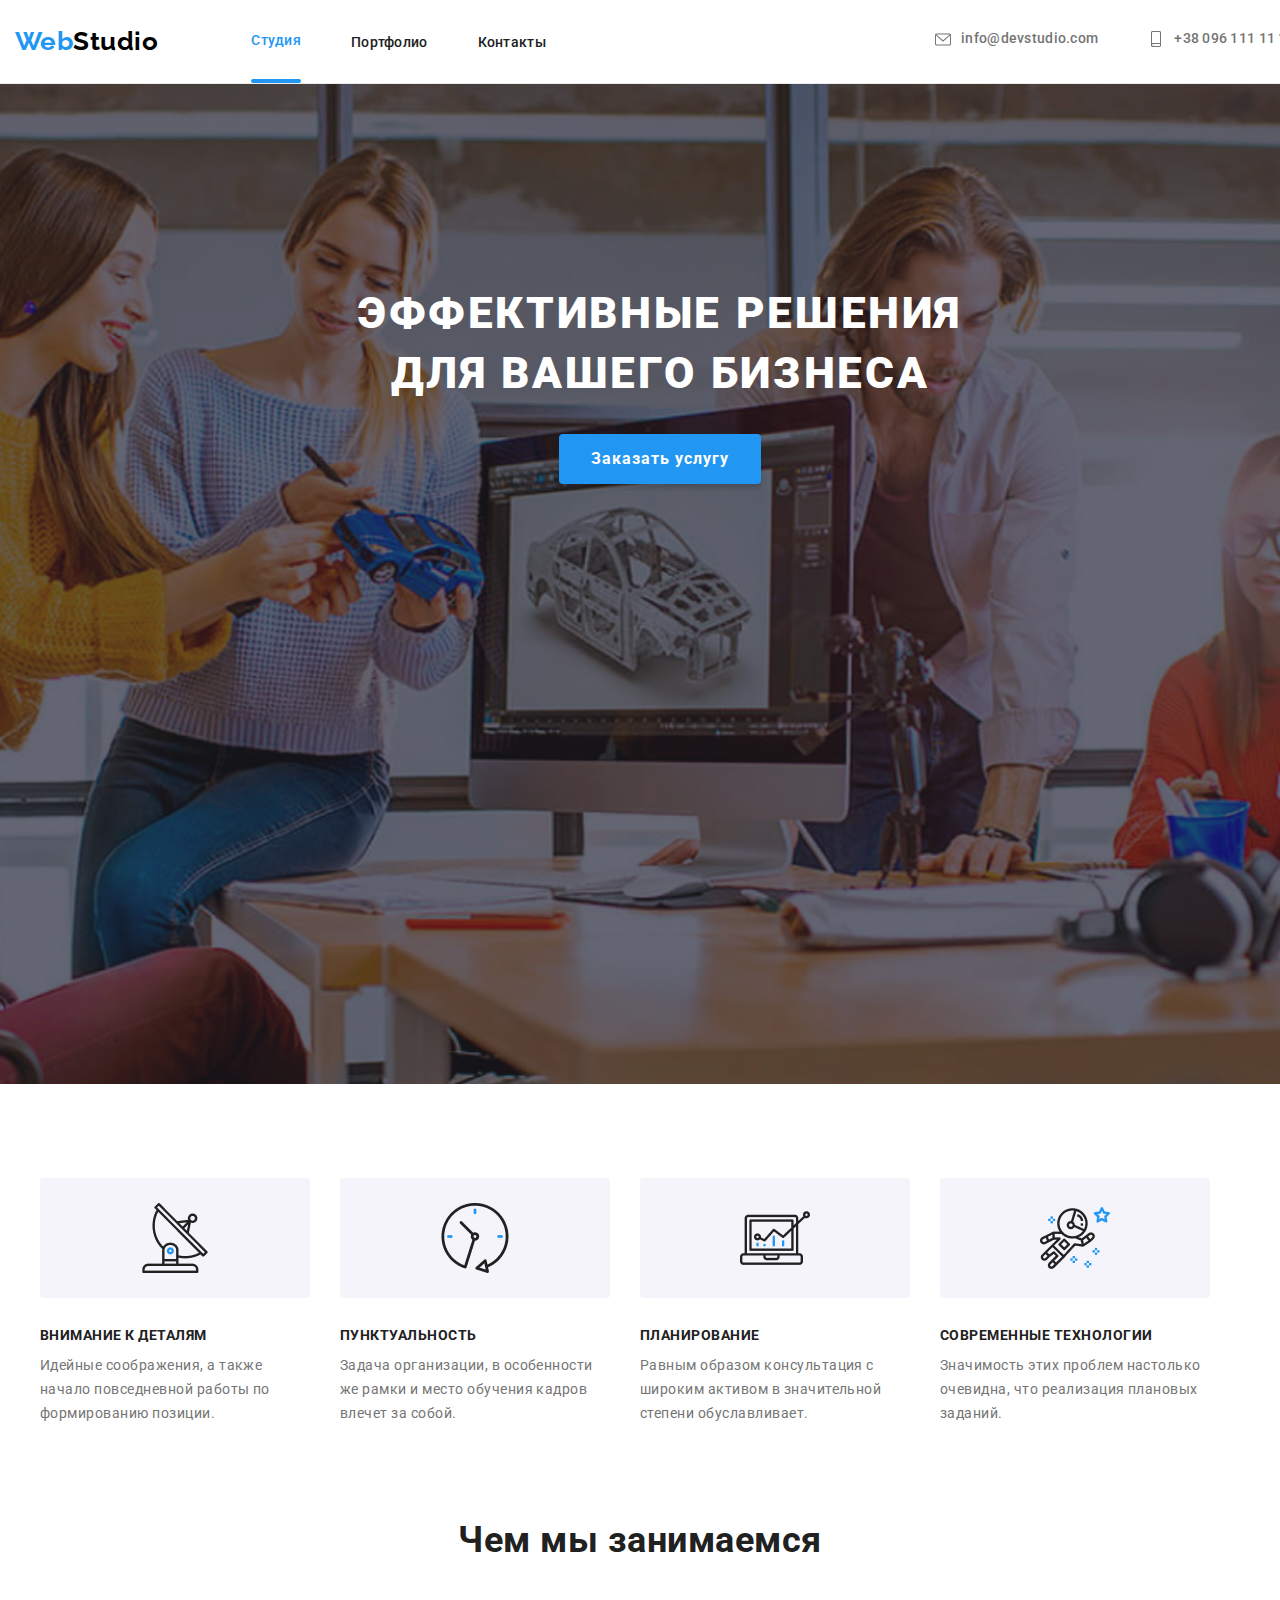
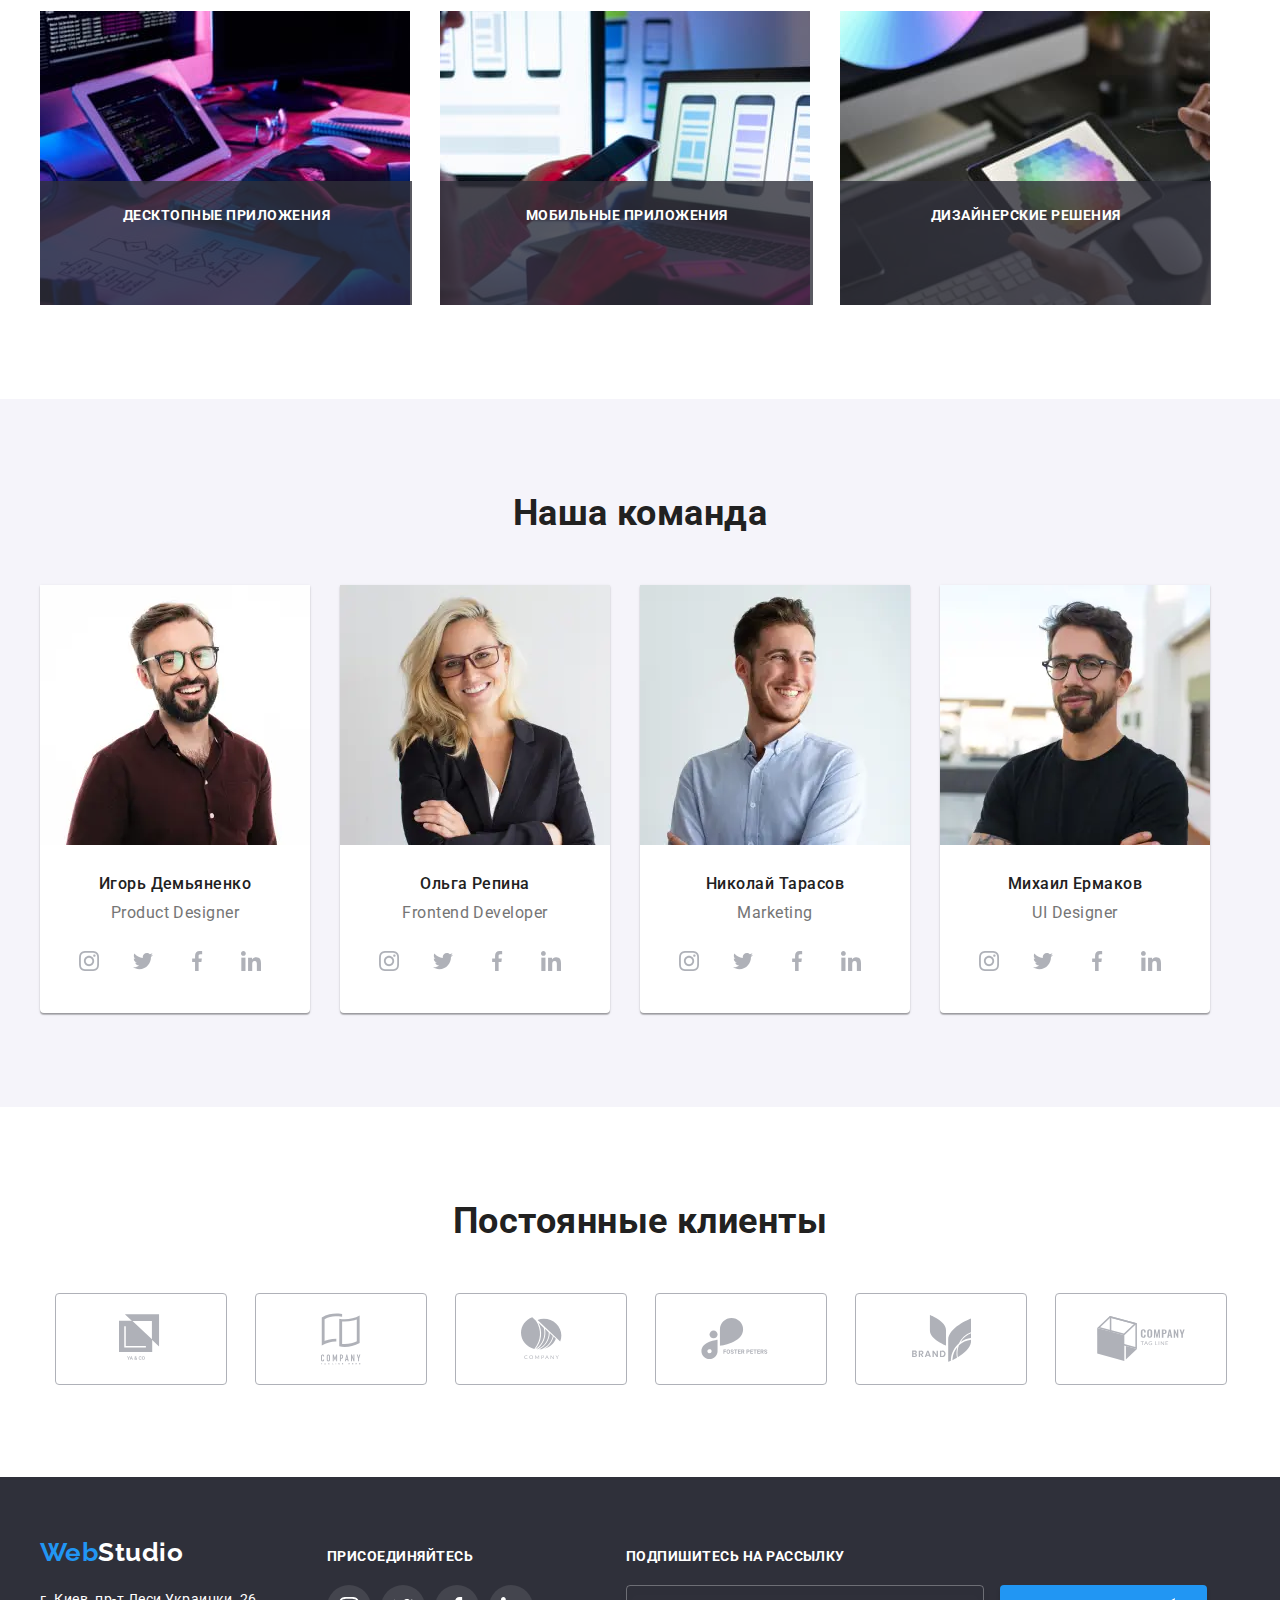
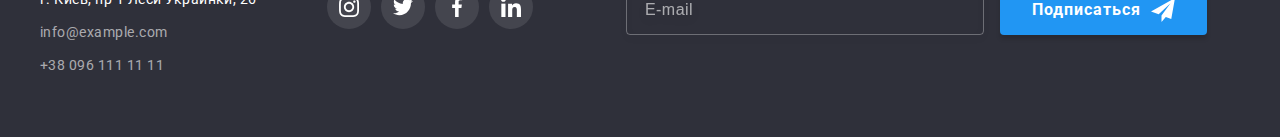
==== commit d4b22dd6: "fixed stron" ====
--- a/index.html
+++ b/index.html
@@ -15,7 +15,7 @@
 </head>
 <body>
     <!-- Шапка сайта-->
-    <header class="container"> 
+    <header class="container line"> 
        <div class="header-nav">
             <nav class="header-nav-link header">
                 <a href="./index.html" class="logo link"><span class="logo-word">Web</span>Studio</a>
@@ -24,7 +24,7 @@
                     <li class="item"><a class="link-nav link" href="./portfolio.html">Портфолио</a></li>
                     <li class="item"><a class="link-nav link" href="">Контакты</a></li>
                 </ul>
-                <button type="button" class="burger-btn" data-menu-button>
+                <button type="button" class="burger-btn" data-menu-close>
                     <svg class="burger-icon">
                         <use href="./image/icon/sprite.svg#icon-burger-btn"></use>
                     </svg>
@@ -52,8 +52,8 @@
        <div class="mobile-menu container" data-menu>
             <div>
                 <div class="header">
-                    <a href="./index.html" class="logo link"><span class="logo-word">Web</span>Studio</a>
-                    <button type="button" class="mobile-close-btn" data-menu-close>
+                    <!-- <a href="./index.html" class="logo link"><span class="logo-word">Web</span>Studio</a> -->
+                    <button type="button" class="mobile-close-btn" data-menu-button>
                         <svg class="mobile-close-icon">
                             <use href="./image/icon/sprite.svg#icon-close-black"></use>
                         </svg>
--- a/css/main.min.css
+++ b/css/main.min.css
@@ -1,2 +1,2 @@
-:root{--main-text-color: #212121;--secondary-text-color: #ffffff;--ouwer-text-color: #757575;--acent-color: #2196f3;--contener-color: #eeeeee;--logo-color-text: #000000;--buttons-port-color: #f5f4fa;--footer-text-color: rgba(255, 255, 255, 0.6);--background-footer-color: #2f303a;--background-section: #e5e5e5;--line-color: #ececec;--background-color: #ffffff;--icon-color: #afb1b8}html{box-sizing:border-box}body{margin:0;background-color:var(--background-color);color:var(--main-text-color);font-family:Roboto, sans-serif;font-style:normal;letter-spacing:0.03em}h1,h2,h3,h4,h5,h6,p{margin:0px}ul,ol{list-style:none;padding:0px;margin:0px}img{display:block;max-width:100%;height:auto}.link{text-decoration:none;font-style:normal}.container{width:100%;padding:0 15px;margin:0 auto}@media screen and (min-width: 480px){.container{width:480px}.hero-section .container{padding:0 60px}}@media screen and (min-width: 768px){.container{width:768px}}@media screen and (min-width: 1200px){.container{width:1200px}}.header{border-bottom:1px solid var(--line-color)}.logo{color:var(--logo-color-text);font-family:Raleway;font-weight:700;font-size:24px;line-height:1.16}.logo-word{color:var(--acent-color)}@media screen and (max-width: 767px){.header{display:flex;align-items:center;justify-content:space-between;padding-top:16px;padding-bottom:16px}.site-nav{display:none}.kontakt-nav{display:none}.burger-btn,.mobile-close-btn{background-color:transparent;border:none;padding:0}.burger-icon,.mobile-close-icon{width:40px;height:36px}.burger-icon:hover,.mobile-close-icon:hover{fill:var(--acent-color)}.mobile-menu{display:block;position:absolute;width:100%;max-width:480px;height:100vh;max-height:100%;overflow:scroll;top:0;left:50%;transform:translateX(-50%);background-color:var(--secondary-text-color);transition:all 250ms cubic-bezier(0.4, 0, 0.2, 1)}.mobile-menu.is-open{visibility:hidden;opacity:0;pointer-events:none}.mobile-header-nav{margin-top:10px;padding-left:25px}.mobile-header-nav .site-nav{display:block}.mobile-header-nav .site-nav .item{margin-bottom:32px}.mobile-header-nav .site-nav .item:last-child{margin-bottom:0px}.mobile-header-nav .item{position:relative}.mobile-header-nav .link-nav{color:var(--main-text-color);font-weight:500;line-height:1.18;font-size:40px;letter-spacing:0.02em;transition:color 250ms cubic-bezier(0.4, 0, 0.2, 1)}.mobile-header-nav .link-nav:hover{color:var(--acent-color)}.mobile-header-nav .link-nav.current{color:var(--acent-color)}.mobile-kontakt-nav{display:block;margin-top:302px;padding-left:25px}.mobile-kontakt-nav .item{fill:var(--ouwer-text-color);margin-bottom:32px}.mobile-kontakt-nav .item:last-child{margin-bottom:0px}.mobile-kontakt-nav .tel-mail{display:inline-flex;align-items:center;color:var(--ouwer-text-color);font-weight:500;line-height:1.16;font-size:24px;letter-spacing:0.02em;transition:color 250ms cubic-bezier(0.4, 0, 0.2, 1),fill 250ms cubic-bezier(0.4, 0, 0.2, 1)}.mobile-kontakt-nav .tel{font-size:34px;line-height:1.18;color:var(--acent-color)}.mobile-social{display:flex;margin-top:64px;padding-bottom:48px;padding-left:25px}.mobile-social .item{margin-right:10px;padding-right:10px;border-right:1px solid rgba(153,101,101,0.2)}.mobile-social .item:last-child{margin-right:0px;padding-right:0px;border-right:0px}.mobile-social-link{font-weight:500;font-size:18px;line-height:1.22;letter-spacing:0.02em;color:var(--acent-color)}}@media screen and (min-width: 768px){.burger-btn{display:none}.mobile-menu{display:none}.header{padding-top:26px;padding-bottom:26px}.header-nav-link,.site-nav,.header-nav{display:flex;align-items:center}.site-nav{margin-left:88px}.site-nav .item{margin-right:50px}.site-nav .item:last-child{margin-right:0px}.link-nav{color:var(--main-text-color);font-weight:500;line-height:1.14;font-size:14px;letter-spacing:0.02em;transition:color 250ms cubic-bezier(0.4, 0, 0.2, 1)}.link-nav:hover,.link-nav:focus{color:var(--acent-color)}.link-nav.current{color:var(--acent-color)}.link-nav.current::after{position:relative;content:"";display:block;bottom:-29px;left:0;height:4px;border-radius:2px;background-color:var(--acent-color)}.kontakt-nav{display:block;margin-left:84px}.kontakt-nav .item{fill:var(--ouwer-text-color);margin-bottom:10px}.kontakt-nav .item:last-child{margin-bottom:0px}.tel-mail{display:inline-flex;align-items:center;color:var(--ouwer-text-color);font-weight:500;line-height:1.16;font-size:12px;letter-spacing:0.02em;transition:color 250ms cubic-bezier(0.4, 0, 0.2, 1),fill 250ms cubic-bezier(0.4, 0, 0.2, 1)}.tel-mail:hover,.tel-mail:focus{color:var(--acent-color);fill:var(--acent-color)}.tel-icon{margin-right:8px}}@media screen and (min-width: 1200px){.header-nav{display:flex;align-items:center;height:80px}.header-portfolio{display:flex;align-items:center;height:80px}.logo{color:var(--logo-color-text);font-family:Raleway;font-weight:700;font-size:26px;line-height:1.19}.logo-word{color:var(--acent-color)}}@media screen and (min-width: 1200px){.site-nav{display:flex;margin-left:93px}.site-nav .item{margin-right:50px}.site-nav .item:last-child{margin-right:0px}.item{position:relative}.link-nav{color:var(--main-text-color);font-weight:500;line-height:1.14;font-size:14px;letter-spacing:0.02em;transition:color 250ms cubic-bezier(0.4, 0, 0.2, 1)}.link-nav:hover,.link-nav:focus{color:var(--acent-color)}.link-nav.current{color:var(--acent-color)}.link-nav.current::after{position:relative;content:"";display:block;bottom:-30px;left:0;height:4px;border-radius:2px;background-color:var(--acent-color)}}@media screen and (min-width: 1200px){.kontakt-nav{display:flex;margin-left:auto;align-items:center}.kontakt-nav .item{fill:var(--ouwer-text-color);margin-right:50px}.kontakt-nav .item:last-child{margin-right:0px}.tel-mail{display:inline-flex;align-items:center;color:var(--ouwer-text-color);font-weight:500;line-height:1.14;font-size:14px;letter-spacing:0.02em;transition:color 250ms cubic-bezier(0.4, 0, 0.2, 1),fill 250ms cubic-bezier(0.4, 0, 0.2, 1)}.tel-mail:hover,.tel-mail:focus{color:var(--acent-color);fill:var(--acent-color)}.tel-icon{margin-right:10px}}@media screen and (max-width: 767px){.hero-section{max-width:480px;height:400px;margin-left:auto;margin-right:auto;text-align:center;background-image:linear-gradient(rgba(47,48,58,0.4), rgba(47,48,58,0.4)),url(../image/index/mobile-hero-img1x.jpg);background-color:var(--background-hero-img);background-repeat:no-repeat;background-position:center;background-size:cover}}@media screen and (max-width: 767px) and (min-device-pixel-ratio: 2), screen and (max-width: 767px) and (min-resolution: 192dpi), screen and (max-width: 767px) and (min-resolution: 2dppx){.hero-section{background-image:url(../image/index/hero-img@2x.jpg)}}@media screen and (max-width: 767px){.hero{padding-top:118px;padding-bottom:118px}.hero-button{min-width:200px;display:inline-block;border:0px;padding:10px 32px;border-radius:4px;box-shadow:0px 4px 4px rgba(0,0,0,0.15);color:var(--background-color);background-color:var(--acent-color);cursor:pointer;font-family:Roboto;font-weight:700;font-size:16px;line-height:1.87;letter-spacing:0.06em}.hero-title{margin-bottom:30px;color:var(--secondary-text-color);font-weight:900;font-size:26px;line-height:1.62;letter-spacing:0.06em;text-transform:uppercase}}@media screen and (min-width: 768px){.hero-section{max-width:768px;height:400px;margin-left:auto;margin-right:auto;text-align:center;background-image:linear-gradient(rgba(47,48,58,0.4), rgba(47,48,58,0.4)),url(../image/index/tablet-hero-img.jpg);background-color:var(--background-hero-img);background-repeat:no-repeat;background-position:center;background-size:cover}}@media screen and (min-width: 768px) and (min-device-pixel-ratio: 2), screen and (min-width: 768px) and (min-resolution: 192dpi), screen and (min-width: 768px) and (min-resolution: 2dppx){.hero-section{background-image:url(../image/index/hero-img@2x.jpg)}}@media screen and (min-width: 768px){.hero{padding-top:118px;padding-bottom:118px}.hero-button{min-width:200px;display:inline-block;border:0px;padding:10px 32px;border-radius:4px;box-shadow:0px 4px 4px rgba(0,0,0,0.15);color:var(--background-color);background-color:var(--acent-color);cursor:pointer;font-family:Roboto;font-weight:700;font-size:16px;line-height:1.87;letter-spacing:0.06em}.hero-title{margin-bottom:30px;color:var(--secondary-text-color);font-weight:900;font-size:26px;line-height:1.62;letter-spacing:0.06em;text-transform:uppercase}}.backdrop{position:fixed;top:0px;left:0px;width:100%;height:100%;background:rgba(0,0,0,0.5);transition:all 250ms cubic-bezier(0.4, 0, 0.2, 1)}.backdrop.is-hidden{visibility:hidden;opacity:0;pointer-events:none}.modal{position:absolute;top:50%;left:50%;transform:translate(-50%, -50%);width:95%;max-width:450px;height:95%;max-height:609px;overflow:scroll;border-radius:4px;background:var(--background-color);box-shadow:0px 1px 3px rgba(0,0,0,0.12),0px 1px 1px rgba(0,0,0,0.14),0px 2px 1px rgba(0,0,0,0.2);padding:40px}.modal-close{position:absolute;display:flex;justify-content:center;align-items:center;top:8px;right:8px;width:30px;height:30px;background:transparent;border:1px solid rgba(0,0,0,0.1);border-radius:50%;cursor:pointer}.modal-icon{align-items:center;width:17px;height:17px}.modal-icon:focus{fill:var(--acent-color)}.title-modal{font-size:20px;line-height:1.5;text-align:center;font-weight:bold;margin-bottom:12px}.modal-form{display:flex;flex-direction:column}.modal-form-label{font-weight:normal;font-size:12px;line-height:1.16;margin-top:10px;letter-spacing:0.01em;color:var(--ouwer-text-color)}.modal-form-input-icon{display:block;position:relative;margin-top:4px}.modal-form-input{display:block;width:100%;height:40px;padding-left:42px;border:1px solid rgba(33,33,33,0.2);border-radius:4px;transition:border-color 250ms cubic-bezier(0.4, 0, 0.2, 1)}.modal-form-input:focus{outline:none;border-color:var(--acent-color)}.modal-form-input:focus+.modal-form-icon{fill:var(--acent-color)}.modal-form-icon{position:absolute;top:50%;left:12px;transform:translateY(-50%);align-items:center;width:18px;height:18px;fill:var(--main-text-color) transition fill 250ms cubic-bezier(0.4, 0, 0.2, 1)}.modal-form-comment{font-style:normal;font-weight:normal;font-size:12px;line-height:1.16;letter-spacing:0.01em;margin-top:4px;height:120px;border:1px solid rgba(33,33,33,0.2);border-radius:4px;transition:border-color 250ms cubic-bezier(0.4, 0, 0.2, 1);resize:none;padding:12px 16px}.modal-form-comment::placeholder{font-style:normal;font-weight:normal;font-size:12px;line-height:1.16;letter-spacing:0.01em;color:rgba(117,117,117,0.5)}.modal-form-comment:focus{outline:none;border-color:var(--acent-color)}.modal-form-policy{display:flex;align-items:center;flex-wrap:wrap;margin-top:20px;font-style:normal;font-weight:normal;font-size:12px;line-height:1.17;letter-spacing:0.03em;color:var(--ouwer-text-color)}.modal-form-policy::before{content:"";display:inline-block;width:16px;height:15px;margin-right:9px;background-image:url(../image/icon/icon-check-0.svg)}.policy-link{color:var(--acent-color);margin-left:5px}.modal-form-checkbox:checked+.modal-form-policy::before{background-image:url(../image/icon/icon-check.svg)}.modal-btn{align-self:center;margin-top:30px}@media screen and (max-width: 767px){.features{padding-top:60px}.features-list{display:flex;flex-wrap:wrap}.features-item{width:100%;margin-bottom:30px}.features-item:last-child{margin-bottom:0px}.title-hide{position:absolute;width:1px;height:1px;margin:-1px;padding:0;overflow:hidden;border:0;clip:rect(0 0 0 0)}.features-title{margin-top:0px;margin-bottom:10px;text-align:center;font-weight:700;font-size:14px;line-height:1.14;text-transform:uppercase}.features-title::before{content:"";display:block;width:100%;height:120px;margin-bottom:30px;border-radius:4px;background-color:var(--buttons-port-color);background-repeat:no-repeat;background-position:center}.icon-antenna::before{background-image:url(../image/icon/antenna-1.png)}.icon-clock::before{background-image:url(../image/icon/clock-1.png)}.icon-diagram::before{background-image:url(../image/icon/diagram-1.png)}.icon-astronaut::before{background-image:url(../image/icon/astronaut-1.png)}.features-text{margin-top:0px;margin-bottom:0px;color:var(--ouwer-text-color);font-weight:400;font-size:14px;line-height:1.71}}@media screen and (min-width: 768px){.features{padding-top:60px;padding-bottom:60px}.features-list{display:flex;flex-wrap:wrap;margin:-15px}.features-item{width:354px;margin:15px}.title-hide{position:absolute;width:1px;height:1px;margin:-1px;padding:0;overflow:hidden;border:0;clip:rect(0 0 0 0)}.features-title{margin-top:0px;margin-bottom:10px;font-weight:700;font-size:14px;line-height:1.14;text-transform:uppercase}.features-title::before{content:"";display:block;width:100%;height:120px;margin-bottom:30px;border-radius:4px;background-color:var(--buttons-port-color);background-repeat:no-repeat;background-position:center}.icon-antenna::before{background-image:url(../image/icon/antenna-1.png)}.icon-clock::before{background-image:url(../image/icon/clock-1.png)}.icon-diagram::before{background-image:url(../image/icon/diagram-1.png)}.icon-astronaut::before{background-image:url(../image/icon/astronaut-1.png)}.features-text{margin-top:0px;margin-bottom:0px;color:var(--ouwer-text-color);font-weight:400;font-size:14px;line-height:1.71}}@media screen and (max-width: 1199px){.work{display:none}}@media screen and (min-width: 1200px){.work{padding-top:94px;padding-bottom:94px}.work-list{display:flex}.work-list .work-img{margin-right:30px}.section-title-work{margin-top:0px;margin-bottom:50px;font-weight:700;font-size:36px;line-height:1.16;text-align:center}.work-card-overlay{position:relative}.work-overlay-text{position:absolute;bottom:0px;left:0px;max-width:100%;height:70px;background:rgba(47,48,58,0.8);color:var(--secondary-text-color);font-weight:700;font-size:14px;line-height:1.14;text-align:center;text-transform:uppercase}.work-desktop{padding:27px 82px 27px 83px}.work-mob{padding:27px 85px 27px 86px}.work-design{padding:27px 90px 27px 91px}}@media screen and (max-width: 767px){.team-section{background-color:var(--buttons-port-color)}.section-title-team{margin-top:0px;margin-bottom:30px;font-weight:700;font-size:28px;line-height:1.17;text-align:center}.card-team{background-color:var(--background-color);width:100%;margin-bottom:30px;box-shadow:0px 1px 3px rgba(0,0,0,0.12),0px 1px 1px rgba(0,0,0,0.14),0px 2px 1px rgba(0,0,0,0.2);border-radius:0px 0px 4px 4px}.card-team:last-child{margin-bottom:0px}.team{padding-top:60px;padding-bottom:60px}.team-name{margin-top:30px;margin-bottom:0px;font-weight:500;font-size:16px;line-height:1.18;text-align:center}.team-work{margin-top:10px;margin-bottom:16px;color:var(--ouwer-text-color);font-weight:400;font-size:16px;line-height:1.18;text-align:center}.social{display:flex;justify-content:center;width:206px;margin-left:auto;margin-right:auto;padding-bottom:24px}.social-link{display:flex;justify-content:center;align-items:center;width:44px;height:44px;border-radius:50%;cursor:pointer;fill:var(--icon-color);transition:fill 250ms cubic-bezier(0.4, 0, 0.2, 1),background-color 250ms cubic-bezier(0.4, 0, 0.2, 1)}.social-link:last-child{margin-right:0px}.social-link:hover,.social-link:focus{background-color:var(--acent-color);fill:var(--secondary-text-color)}.social-item{display:flex;width:44px;height:44px;border-radius:50%;margin-right:10px}.social-icon{align-items:center;width:20px;height:20px}}@media screen and (min-width: 768px){.team-section{background-color:var(--buttons-port-color)}.section-title-team{margin-top:0px;margin-bottom:30px;font-weight:700;font-size:28px;line-height:1.17;text-align:center}.team-cards{display:flex;flex-wrap:wrap;margin:-15px}.card-team{background-color:var(--background-color);width:354px;margin:15px;box-shadow:0px 1px 3px rgba(0,0,0,0.12),0px 1px 1px rgba(0,0,0,0.14),0px 2px 1px rgba(0,0,0,0.2);border-radius:0px 0px 4px 4px}.team{padding-top:60px;padding-bottom:60px}.team-name{margin-top:30px;margin-bottom:0px;font-weight:500;font-size:16px;line-height:1.18;text-align:center}.team-work{margin-top:10px;margin-bottom:16px;color:var(--ouwer-text-color);font-weight:400;font-size:16px;line-height:1.18;text-align:center}.social{display:flex;justify-content:center;width:206px;margin-left:auto;margin-right:auto;padding-bottom:24px}.social-link{display:flex;justify-content:center;align-items:center;width:44px;height:44px;border-radius:50%;cursor:pointer;fill:var(--icon-color);transition:fill 250ms cubic-bezier(0.4, 0, 0.2, 1),background-color 250ms cubic-bezier(0.4, 0, 0.2, 1)}.social-link:last-child{margin-right:0px}.social-link:hover,.social-link:focus{background-color:var(--acent-color);fill:var(--secondary-text-color)}.social-item{display:flex;width:44px;height:44px;border-radius:50%;margin-right:10px}.social-icon{align-items:center;width:20px;height:20px}}@media screen and (max-width: 767px){.client-section{padding-top:60px;padding-bottom:60px}.client-title{margin-top:0px;margin-bottom:30px;font-weight:700;font-size:28px;line-height:1.18;text-align:center}.client-list{display:flex;flex-wrap:wrap;margin:-15px}.client-item{width:210px;height:90px;margin:15px}.client-link{display:flex;justify-content:center;align-items:center;width:100%;height:100%;cursor:pointer;border:1px solid var(--icon-color);fill:var(--icon-color);border-radius:4px;transition:fill 250ms cubic-bezier(0.4, 0, 0.2, 1),border 250ms cubic-bezier(0.4, 0, 0.2, 1)}.client-link:hover,.client-link:focus{fill:var(--acent-color);border:1px solid var(--acent-color)}.client-icon{display:flex;justify-content:center}.logo-1{width:44.27px;height:49.23px}.logo-2{width:40px;height:52px}.logo-3{width:41px;height:42.6px}.logo-4{width:79.66px;height:42.02px}.logo-5{width:59px;height:47px}.logo-6{width:88.48px;height:45.44px}}@media screen and (min-width: 768px){.client-section{padding-top:60px;padding-bottom:60px}.client-title{margin-top:0px;margin-bottom:30px;font-weight:700;font-size:28px;line-height:1.18;text-align:center}.client-list{display:flex;flex-wrap:wrap;margin:-15px}.client-item{width:226px;height:90px;margin:15px}.client-link{display:flex;justify-content:center;align-items:center;width:100%;height:100%;cursor:pointer;border:1px solid var(--icon-color);fill:var(--icon-color);border-radius:4px;transition:fill 250ms cubic-bezier(0.4, 0, 0.2, 1),border 250ms cubic-bezier(0.4, 0, 0.2, 1)}.client-link:hover,.client-link:focus{fill:var(--acent-color);border:1px solid var(--acent-color)}.client-icon{display:flex;justify-content:center}.logo-1{width:44.27px;height:49.23px}.logo-2{width:40px;height:52px}.logo-3{width:41px;height:42.6px}.logo-4{width:79.66px;height:42.02px}.logo-5{width:59px;height:47px}.logo-6{width:88.48px;height:45.44px}}.portfolio-filters{display:flex;flex-wrap:wrap;padding-bottom:40px}.portfolio-button:not(:last-child){margin-right:8px;padding-bottom:15px}.button{display:inline-block;color:var(--main-text-color);background-color:var(--buttons-port-color);font-family:Roboto;font-weight:500;font-size:16px;line-height:1.62;letter-spacing:0.03em;text-align:center;border:0px;border-radius:4px;padding:6px 22px;transition:color 250ms cubic-bezier(0.4, 0, 0.2, 1),background-color 250ms cubic-bezier(0.4, 0, 0.2, 1),box-shadow 250ms cubic-bezier(0.4, 0, 0.2, 1)}.button:hover,.button:focus{color:var(--background-color);background-color:var(--acent-color);cursor:pointer;box-shadow:0px 3px 1px rgba(0,0,0,0.1),0px 1px 2px rgba(0,0,0,0.08),0px 2px 2px rgba(0,0,0,0.12)}.button:active{color:var(--background-color);background-color:var(--acent-color)}.portfolio-section{padding-top:60px;padding-bottom:60px}.project{max-width:450px;border:1px solid var(--contener-color);margin-bottom:30px}.project:last-child{margin-bottom:0px}.project-card-link{display:block;transition:box-shadow 250ms cubic-bezier(0.4, 0, 0.2, 1)}.project-card-link:hover,.project-card-link:focus{box-shadow:0px 1px 1px rgba(0,0,0,0.12),0px 4px 4px rgba(0,0,0,0.06),1px 4px 6px rgba(197,156,156,0.16)}.project-card-link:hover .overlay-text-conteiner,.project-card-link:focus .overlay-text-conteiner{transform:translateY(0)}.card-text{padding:20px 24px}.project-title{margin-bottom:4px;color:var(--main-text-color);font-weight:700;font-size:18px;line-height:2;letter-spacing:0.06em}.project-name{margin-top:0px;color:var(--ouwer-text-color);font-weight:400;font-size:16px;line-height:1.87}.portfolio-card-overlay{position:relative;overflow:hidden}.overlay-text-conteiner{position:absolute;top:0px;left:0px;width:100%;height:100%;background:rgba(33,150,243,0.9);color:var(--secondary-text-color);transform:translateY(100%);transition:transform 250ms cubic-bezier(0.4, 0, 0.2, 1)}.overlay-text{padding:63px 24px;font-style:normal;font-weight:normal;font-size:18px;line-height:1.56}@media screen and (max-width: 767px){.footer-background{background-color:var(--background-footer-color)}.footer{padding-top:60px;padding-bottom:60px}.footer-flex{display:flex;align-items:center;flex-direction:column}.footer-nav{margin-bottom:60px;text-align:center}.logo-footer{display:inline-block;margin-bottom:20px;color:var(--secondary-text-color);font-family:Raleway;font-weight:700;font-size:24px;line-height:1.17}.tel-mail-footer{display:inline-block;margin-bottom:9px;color:var(--footer-text-color);font-weight:400;font-size:14px;line-height:1.71}.tel{margin-bottom:0px}.footer-map{display:inline-block;margin-bottom:9px;color:var(--secondary-text-color);font-weight:400;font-size:14px;line-height:1.71}.container-social-link{display:inline-block;text-align:center}.footer-social{display:flex;justify-content:center;width:206px;margin-left:auto;margin-right:auto;margin-bottom:60px}.footer-social-link{display:flex;justify-content:center;align-items:center;width:44px;height:44px;border-radius:50%;cursor:pointer;fill:var(--secondary-text-color);background:rgba(255,255,255,0.1);transition:fill 250ms cubic-bezier(0.4, 0, 0.2, 1),background-color 250ms cubic-bezier(0.4, 0, 0.2, 1)}.footer-social-link:hover,.footer-social-link:focus{background-color:var(--acent-color);fill:var(--secondary-text-color)}.footer-social-item{display:flex;width:44px;height:44px;border-radius:50%;margin-right:10px}.footer-social-item:last-child{margin-right:0px}.footer-social-icon{align-items:center;width:20px;height:20px}.form-footer{width:100%;text-align:center}.footer-title{margin-top:0px;margin-bottom:20px;color:var(--secondary-text-color);font-weight:700;font-size:14px;line-height:1.14;text-transform:uppercase}.footer-input{width:100%;height:50px;border:1px solid rgba(255,255,255,0.3);box-sizing:border-box;filter:drop-shadow(0px 4px 4px rgba(0,0,0,0.15));border-radius:4px;background:inherit;color:var(--secondary-text-color)}.footer-input::placeholder{font-weight:normal;font-size:16px;line-height:1.25;padding-left:16px;display:flex;align-items:center;letter-spacing:0.03em;color:rgba(255,255,255,0.6)}.footer-btn{display:inline-flex;margin-top:20px;align-items:center}.footer-btn-icon{margin-left:10px;width:24px;height:24px}}@media screen and (min-width: 768px){.footer-background{background-color:var(--background-footer-color)}.footer{padding-top:60px;padding-bottom:60px}.footer-flex{display:flex;justify-content:center;flex-wrap:wrap}.footer-nav{margin-bottom:60px;margin-right:165px;text-align:center}.logo-footer{display:inline-block;margin-bottom:20px;color:var(--secondary-text-color);font-family:Raleway;font-weight:700;font-size:24px;line-height:1.17}.tel-mail-footer{display:inline-block;margin-bottom:9px;color:var(--footer-text-color);font-weight:400;font-size:14px;line-height:1.71}.tel{margin-bottom:0px}.footer-map{display:inline-block;margin-bottom:9px;color:var(--secondary-text-color);font-weight:400;font-size:14px;line-height:1.71}.container-social-link{display:inline-block;text-align:center}.footer-social{display:flex;justify-content:center;width:206px;margin-left:auto;margin-right:auto;margin-bottom:60px}.footer-social-link{display:flex;justify-content:center;align-items:center;width:44px;height:44px;border-radius:50%;cursor:pointer;fill:var(--secondary-text-color);background:rgba(255,255,255,0.1);transition:fill 250ms cubic-bezier(0.4, 0, 0.2, 1),background-color 250ms cubic-bezier(0.4, 0, 0.2, 1)}.footer-social-link:hover,.footer-social-link:focus{background-color:var(--acent-color);fill:var(--secondary-text-color)}.footer-social-item{display:flex;width:44px;height:44px;border-radius:50%;margin-right:10px}.footer-social-item:last-child{margin-right:0px}.footer-social-icon{align-items:center;width:20px;height:20px}.form-footer{width:450px;text-align:center}.footer-title{margin-top:0px;margin-bottom:20px;color:var(--secondary-text-color);font-weight:700;font-size:14px;line-height:1.14;text-transform:uppercase}.footer-input{width:100%;height:50px;border:1px solid rgba(255,255,255,0.3);box-sizing:border-box;filter:drop-shadow(0px 4px 4px rgba(0,0,0,0.15));border-radius:4px;background:inherit;color:var(--secondary-text-color)}.footer-input::placeholder{font-weight:normal;font-size:16px;line-height:1.25;padding-left:16px;display:flex;align-items:center;letter-spacing:0.03em;color:rgba(255,255,255,0.6)}.footer-btn{display:inline-flex;margin-top:20px;align-items:center}.footer-btn-icon{margin-left:10px;width:24px;height:24px}}
+:root{--main-text-color: #212121;--secondary-text-color: #ffffff;--ouwer-text-color: #757575;--acent-color: #2196f3;--contener-color: #eeeeee;--logo-color-text: #000000;--buttons-port-color: #f5f4fa;--footer-text-color: rgba(255, 255, 255, 0.6);--background-footer-color: #2f303a;--background-section: #e5e5e5;--line-color: #ececec;--background-color: #ffffff;--icon-color: #afb1b8}html{box-sizing:border-box}body{margin:0;background-color:var(--background-color);color:var(--main-text-color);font-family:Roboto, sans-serif;font-style:normal;letter-spacing:0.03em}h1,h2,h3,h4,h5,h6,p{margin:0px}ul,ol{list-style:none;padding:0px;margin:0px}img{display:block;max-width:100%;height:auto}.link{text-decoration:none;font-style:normal}.container{width:100%;padding:0 15px;margin:0 auto}@media screen and (min-width: 480px){.container{width:480px}.hero-section .container{padding:0 60px}}@media screen and (min-width: 768px){.container{width:768px}}@media screen and (min-width: 1200px){.container{width:1200px}}.line{width:100%;border-bottom:1px solid var(--line-color)}.logo{color:var(--logo-color-text);font-family:Raleway;font-weight:700;font-size:24px;line-height:1.16}.logo-word{color:var(--acent-color)}@media screen and (max-width: 767px){.header{display:flex;align-items:center;justify-content:space-between;padding-top:16px;padding-bottom:16px}.site-nav{display:none}.kontakt-nav{display:none}.burger-btn,.mobile-close-btn{background-color:transparent;border:none;padding:0}.burger-icon,.mobile-close-icon{width:40px;height:36px}.burger-icon:hover,.mobile-close-icon:hover{fill:var(--acent-color)}.mobile-close-icon{position:absolute;top:8px;right:8px}.mobile-menu{display:block;position:absolute;width:100%;max-width:480px;height:100vh;max-height:100%;overflow:scroll;top:0;left:50%;transform:translateX(-50%);background-color:var(--secondary-text-color);z-index:1;transition:all 250ms cubic-bezier(0.4, 0, 0.2, 1)}.mobile-menu.is-open{visibility:hidden;opacity:0;pointer-events:none}.mobile-header-nav{margin-top:10px;padding-left:25px}.mobile-header-nav .site-nav{display:block}.mobile-header-nav .site-nav .item{margin-bottom:32px}.mobile-header-nav .site-nav .item:last-child{margin-bottom:0px}.mobile-header-nav .item{position:relative}.mobile-header-nav .link-nav{color:var(--main-text-color);font-weight:500;line-height:1.18;font-size:40px;letter-spacing:0.02em;transition:color 250ms cubic-bezier(0.4, 0, 0.2, 1)}.mobile-header-nav .link-nav:hover{color:var(--acent-color)}.mobile-header-nav .link-nav.current{color:var(--acent-color)}.mobile-kontakt-nav{display:block;margin-top:302px;padding-left:25px}.mobile-kontakt-nav .item{fill:var(--ouwer-text-color);margin-bottom:32px}.mobile-kontakt-nav .item:last-child{margin-bottom:0px}.mobile-kontakt-nav .tel-mail{display:inline-flex;align-items:center;color:var(--ouwer-text-color);font-weight:500;line-height:1.16;font-size:24px;letter-spacing:0.02em;transition:color 250ms cubic-bezier(0.4, 0, 0.2, 1),fill 250ms cubic-bezier(0.4, 0, 0.2, 1)}.mobile-kontakt-nav .tel{font-size:34px;line-height:1.18;color:var(--acent-color)}.mobile-social{display:flex;margin-top:64px;padding-bottom:48px;padding-left:25px}.mobile-social .item{margin-right:10px;padding-right:10px;border-right:1px solid rgba(153,101,101,0.2)}.mobile-social .item:last-child{margin-right:0px;padding-right:0px;border-right:0px}.mobile-social-link{font-weight:500;font-size:18px;line-height:1.22;letter-spacing:0.02em;color:var(--acent-color)}}@media screen and (min-width: 768px){.burger-btn{display:none}.mobile-menu{display:none}.header{padding-top:26px;padding-bottom:26px}.header-nav-link,.site-nav,.header-nav{display:flex;align-items:center}.site-nav{margin-left:88px}.site-nav .item{margin-right:50px}.site-nav .item:last-child{margin-right:0px}.link-nav{color:var(--main-text-color);font-weight:500;line-height:1.14;font-size:14px;letter-spacing:0.02em;transition:color 250ms cubic-bezier(0.4, 0, 0.2, 1)}.link-nav:hover,.link-nav:focus{color:var(--acent-color)}.link-nav.current{color:var(--acent-color)}.link-nav.current::after{position:relative;content:"";display:block;bottom:-29px;left:0;height:4px;border-radius:2px;background-color:var(--acent-color)}.kontakt-nav{display:block;margin-left:84px}.kontakt-nav .item{fill:var(--ouwer-text-color);margin-bottom:10px}.kontakt-nav .item:last-child{margin-bottom:0px}.tel-mail{display:inline-flex;align-items:center;color:var(--ouwer-text-color);font-weight:500;line-height:1.16;font-size:12px;letter-spacing:0.02em;transition:color 250ms cubic-bezier(0.4, 0, 0.2, 1),fill 250ms cubic-bezier(0.4, 0, 0.2, 1)}.tel-mail:hover,.tel-mail:focus{color:var(--acent-color);fill:var(--acent-color)}.tel-icon{margin-right:8px}}@media screen and (min-width: 1200px){.header-nav{justify-content:space-between}.logo{font-size:26px;line-height:1.19}.site-nav{margin-left:93px}.kontakt-nav .item{margin-bottom:0px}.link-nav.current::after{bottom:-31px}}@media screen and (min-width: 1200px){.site-nav{display:flex;margin-left:93px}.site-nav .item{margin-right:50px}.site-nav .item:last-child{margin-right:0px}.item{position:relative}.link-nav{color:var(--main-text-color);font-weight:500;line-height:1.14;font-size:14px;letter-spacing:0.02em;transition:color 250ms cubic-bezier(0.4, 0, 0.2, 1)}.link-nav:hover,.link-nav:focus{color:var(--acent-color)}.link-nav.current{color:var(--acent-color)}.link-nav.current::after{position:relative;content:"";display:block;bottom:-30px;left:0;height:4px;border-radius:2px;background-color:var(--acent-color)}}@media screen and (min-width: 1200px){.kontakt-nav{display:flex;margin-left:auto;align-items:center}.kontakt-nav .item{fill:var(--ouwer-text-color);margin-right:50px}.kontakt-nav .item:last-child{margin-right:0px}.tel-mail{display:inline-flex;align-items:center;color:var(--ouwer-text-color);font-weight:500;line-height:1.14;font-size:14px;letter-spacing:0.02em;transition:color 250ms cubic-bezier(0.4, 0, 0.2, 1),fill 250ms cubic-bezier(0.4, 0, 0.2, 1)}.tel-mail:hover,.tel-mail:focus{color:var(--acent-color);fill:var(--acent-color)}.tel-icon{margin-right:10px}}@media screen and (max-width: 767px){.hero-section{max-width:480px;height:400px;margin-left:auto;margin-right:auto;text-align:center;background-image:linear-gradient(rgba(47,48,58,0.4), rgba(47,48,58,0.4)),url(../image/index/mobile-hero-img1x.jpg);background-color:var(--background-hero-img);background-repeat:no-repeat;background-position:center;background-size:cover}}@media screen and (max-width: 767px) and (min-device-pixel-ratio: 2), screen and (max-width: 767px) and (min-resolution: 192dpi), screen and (max-width: 767px) and (min-resolution: 2dppx){.hero-section{background-image:url(../image/index/hero-img@2x.jpg)}}@media screen and (max-width: 767px){.hero{padding-top:118px;padding-bottom:118px}.hero-button{min-width:200px;display:inline-block;border:0px;padding:10px 32px;border-radius:4px;box-shadow:0px 4px 4px rgba(0,0,0,0.15);color:var(--background-color);background-color:var(--acent-color);cursor:pointer;font-family:Roboto;font-weight:700;font-size:16px;line-height:1.87;letter-spacing:0.06em}.hero-title{margin-bottom:30px;color:var(--secondary-text-color);font-weight:900;font-size:26px;line-height:1.62;letter-spacing:0.06em;text-transform:uppercase}}@media screen and (min-width: 768px){.hero-section{max-width:768px;height:400px;margin-left:auto;margin-right:auto;text-align:center;background-image:linear-gradient(rgba(47,48,58,0.4), rgba(47,48,58,0.4)),url(../image/index/tablet-hero-img.jpg);background-color:var(--background-hero-img);background-repeat:no-repeat;background-position:center;background-size:cover}}@media screen and (min-width: 768px) and (min-device-pixel-ratio: 2), screen and (min-width: 768px) and (min-resolution: 192dpi), screen and (min-width: 768px) and (min-resolution: 2dppx){.hero-section{background-image:url(../image/index/hero-img@2x.jpg)}}@media screen and (min-width: 768px){.hero{padding-top:118px;padding-bottom:118px}.hero-button{min-width:200px;display:inline-block;border:0px;padding:10px 32px;border-radius:4px;box-shadow:0px 4px 4px rgba(0,0,0,0.15);color:var(--background-color);background-color:var(--acent-color);cursor:pointer;font-family:Roboto;font-weight:700;font-size:16px;line-height:1.87;letter-spacing:0.06em}.hero-title{margin-bottom:30px;color:var(--secondary-text-color);font-weight:900;font-size:26px;line-height:1.62;letter-spacing:0.06em;text-transform:uppercase}}@media screen and (min-width: 1200px){.hero-section{max-width:1600px;height:600px;background-image:linear-gradient(rgba(47,48,58,0.4), rgba(47,48,58,0.4)),url(../image/index/desktop-hero-img.jpg)}}@media screen and (min-width: 1200px) and (min-device-pixel-ratio: 2), screen and (min-width: 1200px) and (min-resolution: 192dpi), screen and (min-width: 1200px) and (min-resolution: 2dppx){.hero-section{background-image:url(../image/index/desktop-hero-img@2x.jpg)}}@media screen and (min-width: 1200px){.hero{padding-top:200px;padding-bottom:200px}.hero-title{font-weight:900;font-size:44px;line-height:1.36}}.backdrop{position:fixed;top:0px;left:0px;width:100%;height:100%;background:rgba(0,0,0,0.5);transition:all 250ms cubic-bezier(0.4, 0, 0.2, 1)}.backdrop.is-hidden{visibility:hidden;opacity:0;pointer-events:none}.modal{position:absolute;top:50%;left:50%;transform:translate(-50%, -50%);width:95%;max-width:450px;height:95%;max-height:609px;overflow:scroll;border-radius:4px;background:var(--background-color);box-shadow:0px 1px 3px rgba(0,0,0,0.12),0px 1px 1px rgba(0,0,0,0.14),0px 2px 1px rgba(0,0,0,0.2);padding:40px}.modal-close{position:absolute;display:flex;justify-content:center;align-items:center;top:8px;right:8px;width:30px;height:30px;background:transparent;border:1px solid rgba(0,0,0,0.1);border-radius:50%;cursor:pointer}.modal-icon{align-items:center;width:17px;height:17px}.modal-icon:focus{fill:var(--acent-color)}.title-modal{font-size:20px;line-height:1.5;text-align:center;font-weight:bold;margin-bottom:12px}.modal-form{display:flex;flex-direction:column}.modal-form-label{font-weight:normal;font-size:12px;line-height:1.16;margin-top:10px;letter-spacing:0.01em;color:var(--ouwer-text-color)}.modal-form-input-icon{display:block;position:relative;margin-top:4px}.modal-form-input{display:block;width:100%;height:40px;padding-left:42px;border:1px solid rgba(33,33,33,0.2);border-radius:4px;transition:border-color 250ms cubic-bezier(0.4, 0, 0.2, 1)}.modal-form-input:focus{outline:none;border-color:var(--acent-color)}.modal-form-input:focus+.modal-form-icon{fill:var(--acent-color)}.modal-form-icon{position:absolute;top:50%;left:12px;transform:translateY(-50%);align-items:center;width:18px;height:18px;fill:var(--main-text-color) transition fill 250ms cubic-bezier(0.4, 0, 0.2, 1)}.modal-form-comment{font-style:normal;font-weight:normal;font-size:12px;line-height:1.16;letter-spacing:0.01em;margin-top:4px;height:120px;border:1px solid rgba(33,33,33,0.2);border-radius:4px;transition:border-color 250ms cubic-bezier(0.4, 0, 0.2, 1);resize:none;padding:12px 16px}.modal-form-comment::placeholder{font-style:normal;font-weight:normal;font-size:12px;line-height:1.16;letter-spacing:0.01em;color:rgba(117,117,117,0.5)}.modal-form-comment:focus{outline:none;border-color:var(--acent-color)}.modal-form-policy{display:flex;align-items:center;flex-wrap:wrap;margin-top:20px;font-style:normal;font-weight:normal;font-size:12px;line-height:1.17;letter-spacing:0.03em;color:var(--ouwer-text-color)}.modal-form-policy::before{content:"";display:inline-block;width:16px;height:15px;margin-right:9px;background-image:url(../image/icon/icon-check-0.svg)}.policy-link{color:var(--acent-color);margin-left:5px}.modal-form-checkbox:checked+.modal-form-policy::before{background-image:url(../image/icon/icon-check.svg)}.modal-btn{align-self:center;margin-top:30px}@media screen and (min-width: 1200px){.modal{width:100%;max-width:528px;height:100%;max-height:581px}.title-modal{font-size:20px;line-height:1.15}.modal-form-policy{font-size:14px;line-height:1.71}}@media screen and (max-width: 767px){.features{padding-top:60px}.features-list{display:flex;flex-wrap:wrap}.features-item{width:100%;margin-bottom:30px}.features-item:last-child{margin-bottom:0px}.title-hide{position:absolute;width:1px;height:1px;margin:-1px;padding:0;overflow:hidden;border:0;clip:rect(0 0 0 0)}.features-title{margin-top:0px;margin-bottom:10px;text-align:center;font-weight:700;font-size:14px;line-height:1.14;text-transform:uppercase}.features-title::before{content:"";display:block;width:100%;height:120px;margin-bottom:30px;border-radius:4px;background-color:var(--buttons-port-color);background-repeat:no-repeat;background-position:center}.icon-antenna::before{background-image:url(../image/icon/antenna-1.png)}.icon-clock::before{background-image:url(../image/icon/clock-1.png)}.icon-diagram::before{background-image:url(../image/icon/diagram-1.png)}.icon-astronaut::before{background-image:url(../image/icon/astronaut-1.png)}.features-text{margin-top:0px;margin-bottom:0px;color:var(--ouwer-text-color);font-weight:400;font-size:14px;line-height:1.71}}@media screen and (min-width: 768px){.features{padding-top:60px;padding-bottom:60px}}@media screen and (min-width: 768px) and (min-width: 769px){.features{padding-bottom:0px}}@media screen and (min-width: 768px){.features-list{display:flex;flex-wrap:wrap;margin:-15px}}@media screen and (min-width: 768px) and (min-width: 769px){.features-list{margin:0px}}@media screen and (min-width: 768px){.features-item{width:354px;margin:15px}}@media screen and (min-width: 768px) and (min-width: 769px){.features-item{margin:0px}}@media screen and (min-width: 768px){.title-hide{position:absolute;width:1px;height:1px;margin:-1px;padding:0;overflow:hidden;border:0;clip:rect(0 0 0 0)}.features-title{margin-top:0px;margin-bottom:10px;font-weight:700;font-size:14px;line-height:1.14;text-transform:uppercase}.features-title::before{content:"";display:block;width:100%;height:120px;margin-bottom:30px;border-radius:4px;background-color:var(--buttons-port-color);background-repeat:no-repeat;background-position:center}.icon-antenna::before{background-image:url(../image/icon/antenna-1.png)}.icon-clock::before{background-image:url(../image/icon/clock-1.png)}.icon-diagram::before{background-image:url(../image/icon/diagram-1.png)}.icon-astronaut::before{background-image:url(../image/icon/astronaut-1.png)}.features-text{color:var(--ouwer-text-color);font-weight:400;font-size:14px;line-height:1.71}}@media screen and (min-width: 1200px){.features{padding-top:94px}.features-item{width:270px;margin-right:30px}.features-item:last-child{margin-right:0px}}@media screen and (max-width: 1199px){.work{display:none}}@media screen and (min-width: 1200px){.work{padding-top:94px;padding-bottom:94px}.work-list{display:flex}.work-list .work-img{margin-right:30px}.section-title-work{margin-top:0px;margin-bottom:50px;font-weight:700;font-size:36px;line-height:1.16;text-align:center}.work-card-overlay{position:relative}.work-overlay-text{position:absolute;bottom:0px;left:0px;max-width:100%;height:70px;background:rgba(47,48,58,0.8);color:var(--secondary-text-color);font-weight:700;font-size:14px;line-height:1.14;text-align:center;text-transform:uppercase}.work-desktop{padding:27px 82px 27px 83px}.work-mob{padding:27px 85px 27px 86px}.work-design{padding:27px 90px 27px 91px}}@media screen and (max-width: 767px){.team-section{background-color:var(--buttons-port-color)}.section-title-team{margin-top:0px;margin-bottom:30px;font-weight:700;font-size:28px;line-height:1.17;text-align:center}.card-team{background-color:var(--background-color);width:100%;margin-bottom:30px;box-shadow:0px 1px 3px rgba(0,0,0,0.12),0px 1px 1px rgba(0,0,0,0.14),0px 2px 1px rgba(0,0,0,0.2);border-radius:0px 0px 4px 4px}.card-team:last-child{margin-bottom:0px}.team{padding-top:60px;padding-bottom:60px}.team-name{margin-top:30px;margin-bottom:0px;font-weight:500;font-size:16px;line-height:1.18;text-align:center}.team-work{margin-top:10px;margin-bottom:16px;color:var(--ouwer-text-color);font-weight:400;font-size:16px;line-height:1.18;text-align:center}.social{display:flex;justify-content:center;width:206px;margin-left:auto;margin-right:auto;padding-bottom:24px}.social-link{display:flex;justify-content:center;align-items:center;width:44px;height:44px;border-radius:50%;cursor:pointer;fill:var(--icon-color);transition:fill 250ms cubic-bezier(0.4, 0, 0.2, 1),background-color 250ms cubic-bezier(0.4, 0, 0.2, 1)}.social-link:last-child{margin-right:0px}.social-link:hover,.social-link:focus{background-color:var(--acent-color);fill:var(--secondary-text-color)}.social-item{display:flex;width:44px;height:44px;border-radius:50%;margin-right:10px}.social-icon{align-items:center;width:20px;height:20px}}@media screen and (min-width: 768px){.team-section{background-color:var(--buttons-port-color)}.section-title-team{margin-top:0px;margin-bottom:30px;font-weight:700;font-size:28px;line-height:1.17;text-align:center}.team-cards{display:flex;flex-wrap:wrap;margin:-15px}}@media screen and (min-width: 768px) and (min-width: 769px){.team-cards{margin:0px}}@media screen and (min-width: 768px){.card-team{background-color:var(--background-color);width:354px;margin:15px;box-shadow:0px 1px 3px rgba(0,0,0,0.12),0px 1px 1px rgba(0,0,0,0.14),0px 2px 1px rgba(0,0,0,0.2);border-radius:0px 0px 4px 4px}}@media screen and (min-width: 768px) and (min-width: 769px){.card-team{margin:0px}}@media screen and (min-width: 768px){.team{padding-top:60px;padding-bottom:60px}.team-name{margin-top:30px;margin-bottom:0px;font-weight:500;font-size:16px;line-height:1.18;text-align:center}.team-work{margin-top:10px;margin-bottom:16px;color:var(--ouwer-text-color);font-weight:400;font-size:16px;line-height:1.18;text-align:center}.social{display:flex;justify-content:center;width:206px;margin-left:auto;margin-right:auto;padding-bottom:24px}}@media screen and (min-width: 768px) and (min-width: 769px){.social{padding-bottom:0px}}@media screen and (min-width: 768px){.social-link{display:flex;justify-content:center;align-items:center;width:44px;height:44px;border-radius:50%;cursor:pointer;fill:var(--icon-color);transition:fill 250ms cubic-bezier(0.4, 0, 0.2, 1),background-color 250ms cubic-bezier(0.4, 0, 0.2, 1)}.social-link:last-child{margin-right:0px}.social-link:hover,.social-link:focus{background-color:var(--acent-color);fill:var(--secondary-text-color)}.social-item{display:flex;width:44px;height:44px;border-radius:50%;margin-right:10px}.social-icon{align-items:center;width:20px;height:20px}}@media screen and (min-width: 1200px){.section-title-team{margin-bottom:50px;font-size:36px;line-height:1.16}.card-team{width:270px;margin-right:30px;box-shadow:0px 1px 3px rgba(0,0,0,0.12),0px 1px 1px rgba(0,0,0,0.14),0px 2px 1px rgba(0,0,0,0.2);border-radius:0px 0px 4px 4px}.card-team:last-child{margin-right:0px}.team{padding-top:94px;padding-bottom:94px}.social{margin-bottom:30px}}@media screen and (max-width: 767px){.client-section{padding-top:60px;padding-bottom:60px}.client-title{margin-top:0px;margin-bottom:30px;font-weight:700;font-size:28px;line-height:1.18;text-align:center}.client-list{display:flex;flex-wrap:wrap;margin:-15px}.client-item{width:210px;height:90px;margin:15px}.client-link{display:flex;justify-content:center;align-items:center;width:100%;height:100%;cursor:pointer;border:1px solid var(--icon-color);fill:var(--icon-color);border-radius:4px;transition:fill 250ms cubic-bezier(0.4, 0, 0.2, 1),border 250ms cubic-bezier(0.4, 0, 0.2, 1)}.client-link:hover,.client-link:focus{fill:var(--acent-color);border:1px solid var(--acent-color)}.client-icon{display:flex;justify-content:center}.logo-1{width:44.27px;height:49.23px}.logo-2{width:40px;height:52px}.logo-3{width:41px;height:42.6px}.logo-4{width:79.66px;height:42.02px}.logo-5{width:59px;height:47px}.logo-6{width:88.48px;height:45.44px}}@media screen and (min-width: 768px){.client-section{padding-top:60px;padding-bottom:60px}.client-title{margin-bottom:30px;font-weight:700;font-size:28px;line-height:1.18;text-align:center}.client-list{display:flex;flex-wrap:wrap;margin:-15px}}@media screen and (min-width: 768px) and (min-width: 769px){.client-list{margin:0px}}@media screen and (min-width: 768px){.client-item{width:226px;height:90px;margin:15px}}@media screen and (min-width: 768px) and (min-width: 769px){.client-item{margin:0px}}@media screen and (min-width: 768px){.client-link{display:flex;justify-content:center;align-items:center;width:100%;height:100%;cursor:pointer;border:1px solid var(--icon-color);fill:var(--icon-color);border-radius:4px;transition:fill 250ms cubic-bezier(0.4, 0, 0.2, 1),border 250ms cubic-bezier(0.4, 0, 0.2, 1)}.client-link:hover,.client-link:focus{fill:var(--acent-color);border:1px solid var(--acent-color)}.client-icon{display:flex;justify-content:center}.logo-1{width:44.27px;height:49.23px}.logo-2{width:40px;height:52px}.logo-3{width:41px;height:42.6px}.logo-4{width:79.66px;height:42.02px}.logo-5{width:59px;height:47px}.logo-6{width:88.48px;height:45.44px}}@media screen and (min-width: 1200px){.client-section{padding-top:94px;padding-bottom:94px}.client-title{margin-bottom:50px;font-size:36px;line-height:1.16}.client-list{display:flex;justify-content:center}.client-item{width:170px;height:90px;margin-right:30px}.client-item:last-child{margin-right:0px}}@media screen and (max-width: 767px){.portfolio-filters{display:flex;flex-wrap:wrap;padding-bottom:40px}.portfolio-button:not(:last-child){margin-right:8px;padding-bottom:15px}.button{display:inline-block;color:var(--main-text-color);background-color:var(--buttons-port-color);font-family:Roboto;font-weight:500;font-size:16px;line-height:1.62;letter-spacing:0.03em;text-align:center;border:0px;border-radius:4px;padding:6px 22px;transition:color 250ms cubic-bezier(0.4, 0, 0.2, 1),background-color 250ms cubic-bezier(0.4, 0, 0.2, 1),box-shadow 250ms cubic-bezier(0.4, 0, 0.2, 1)}.button:hover,.button:focus{color:var(--background-color);background-color:var(--acent-color);cursor:pointer;box-shadow:0px 3px 1px rgba(0,0,0,0.1),0px 1px 2px rgba(0,0,0,0.08),0px 2px 2px rgba(0,0,0,0.12)}.button:active{color:var(--background-color);background-color:var(--acent-color)}}@media screen and (min-width: 768px){.portfolio-filters{display:flex;justify-content:center;padding-bottom:30px}.portfolio-button:not(:last-child){margin-right:8px}.button{display:inline-block;color:var(--main-text-color);background-color:var(--buttons-port-color);font-family:Roboto;font-weight:500;font-size:16px;line-height:1.62;letter-spacing:0.03em;text-align:center;border:0px;border-radius:4px;padding:6px 22px;transition:color 250ms cubic-bezier(0.4, 0, 0.2, 1),background-color 250ms cubic-bezier(0.4, 0, 0.2, 1),box-shadow 250ms cubic-bezier(0.4, 0, 0.2, 1)}.button:hover,.button:focus{color:var(--background-color);background-color:var(--acent-color);cursor:pointer;box-shadow:0px 3px 1px rgba(0,0,0,0.1),0px 1px 2px rgba(0,0,0,0.08),0px 2px 2px rgba(0,0,0,0.12)}.button:active{color:var(--background-color);background-color:var(--acent-color)}}@media screen and (max-width: 767px){.portfolio-section{padding-top:60px;padding-bottom:60px}.project{max-width:450px;border:1px solid var(--contener-color);margin-bottom:30px}.project:last-child{margin-bottom:0px}.project-card-link{display:block;transition:box-shadow 250ms cubic-bezier(0.4, 0, 0.2, 1)}.project-card-link:hover,.project-card-link:focus{box-shadow:0px 1px 1px rgba(0,0,0,0.12),0px 4px 4px rgba(0,0,0,0.06),1px 4px 6px rgba(197,156,156,0.16)}.project-card-link:hover .overlay-text-conteiner,.project-card-link:focus .overlay-text-conteiner{transform:translateY(0)}.card-text{padding:20px 24px}.project-title{margin-bottom:4px;color:var(--main-text-color);font-weight:700;font-size:18px;line-height:2;letter-spacing:0.06em}.project-name{margin-top:0px;color:var(--ouwer-text-color);font-weight:400;font-size:16px;line-height:1.87}.portfolio-card-overlay{position:relative;overflow:hidden}.overlay-text-conteiner{position:absolute;top:0px;left:0px;width:100%;height:100%;background:rgba(33,150,243,0.9);color:var(--secondary-text-color);transform:translateY(100%);transition:transform 250ms cubic-bezier(0.4, 0, 0.2, 1)}.overlay-text{padding:63px 24px;font-style:normal;font-weight:normal;font-size:18px;line-height:1.56}}@media screen and (min-width: 768px){.portfolio-section{padding-top:60px;padding-bottom:60px}.project-card{display:flex;flex-wrap:wrap;margin:-15px}}@media screen and (min-width: 768px) and (min-width: 769px){.project-card{margin:0px}}@media screen and (min-width: 768px){.project{width:354px;border:1px solid var(--contener-color);margin:15px}}@media screen and (min-width: 768px) and (min-width: 769px){.project{margin:0px}}@media screen and (min-width: 768px){.project-card-link{display:block;transition:box-shadow 250ms cubic-bezier(0.4, 0, 0.2, 1)}.project-card-link:hover,.project-card-link:focus{box-shadow:0px 1px 1px rgba(0,0,0,0.12),0px 4px 4px rgba(0,0,0,0.06),1px 4px 6px rgba(197,156,156,0.16)}.project-card-link:hover .overlay-text-conteiner,.project-card-link:focus .overlay-text-conteiner{transform:translateY(0)}.card-text{padding:20px 24px}.project-title{margin-bottom:4px;color:var(--main-text-color);font-weight:700;font-size:18px;line-height:2;letter-spacing:0.06em}.project-name{margin-top:0px;color:var(--ouwer-text-color);font-weight:400;font-size:16px;line-height:1.87}.portfolio-card-overlay{position:relative;overflow:hidden}.overlay-text-conteiner{position:absolute;top:0px;left:0px;width:100%;height:100%;background:rgba(33,150,243,0.9);color:var(--secondary-text-color);transform:translateY(100%);transition:transform 250ms cubic-bezier(0.4, 0, 0.2, 1)}.overlay-text{padding:63px 24px;font-style:normal;font-weight:normal;font-size:18px;line-height:1.56}}@media screen and (min-width: 1200px){.portfolio-section{padding-top:94px;padding-bottom:94px}.project{width:370px;margin-right:30px;margin-bottom:30px}.project:nth-child(3n){margin-right:0px}.project:nth-last-child(-n+3){margin-bottom:0px}}@media screen and (max-width: 767px){.footer-background{background-color:var(--background-footer-color)}.footer{padding-top:60px;padding-bottom:60px}.footer-flex{display:flex;align-items:center;flex-direction:column}.footer-nav{margin-bottom:60px;text-align:center}.logo-footer{display:inline-block;margin-bottom:20px;color:var(--secondary-text-color);font-family:Raleway;font-weight:700;font-size:24px;line-height:1.17}.tel-mail-footer{display:inline-block;margin-bottom:9px;color:var(--footer-text-color);font-weight:400;font-size:14px;line-height:1.71}.tel{margin-bottom:0px}.footer-map{display:inline-block;margin-bottom:9px;color:var(--secondary-text-color);font-weight:400;font-size:14px;line-height:1.71}.container-social-link{display:inline-block;text-align:center}.footer-social{display:flex;justify-content:center;width:206px;margin-left:auto;margin-right:auto;margin-bottom:60px}.footer-social-link{display:flex;justify-content:center;align-items:center;width:44px;height:44px;border-radius:50%;cursor:pointer;fill:var(--secondary-text-color);background:rgba(255,255,255,0.1);transition:fill 250ms cubic-bezier(0.4, 0, 0.2, 1),background-color 250ms cubic-bezier(0.4, 0, 0.2, 1)}.footer-social-link:hover,.footer-social-link:focus{background-color:var(--acent-color);fill:var(--secondary-text-color)}.footer-social-item{display:flex;width:44px;height:44px;border-radius:50%;margin-right:10px}.footer-social-item:last-child{margin-right:0px}.footer-social-icon{align-items:center;width:20px;height:20px}.form-footer{width:100%;text-align:center}.footer-title{margin-top:0px;margin-bottom:20px;color:var(--secondary-text-color);font-weight:700;font-size:14px;line-height:1.14;text-transform:uppercase}.footer-input{width:100%;height:50px;border:1px solid rgba(255,255,255,0.3);box-sizing:border-box;filter:drop-shadow(0px 4px 4px rgba(0,0,0,0.15));border-radius:4px;background:inherit;color:var(--secondary-text-color)}.footer-input::placeholder{font-weight:normal;font-size:16px;line-height:1.25;padding-left:16px;display:flex;align-items:center;letter-spacing:0.03em;color:rgba(255,255,255,0.6)}.footer-btn{display:inline-flex;margin-top:20px;align-items:center}.footer-btn-icon{margin-left:10px;width:24px;height:24px}}@media screen and (min-width: 768px){.footer-background{background-color:var(--background-footer-color)}.footer{padding-top:60px;padding-bottom:60px}.footer-flex{display:flex;justify-content:center;flex-wrap:wrap}}@media screen and (min-width: 768px) and (min-width: 769px){.footer-flex{justify-content:normal;flex-wrap:nowrap}}@media screen and (min-width: 768px){.footer-nav{margin-bottom:60px;margin-right:165px;text-align:center}}@media screen and (min-width: 768px) and (min-width: 769px){.footer-nav{margin-bottom:0px;text-align:start}}@media screen and (min-width: 768px){.logo-footer{display:inline-block;margin-bottom:20px;color:var(--secondary-text-color);font-family:Raleway;font-weight:700;font-size:24px;line-height:1.17}.tel-mail-footer{display:inline-block;margin-bottom:9px;color:var(--footer-text-color);font-weight:400;font-size:14px;line-height:1.71}.tel{margin-bottom:0px}.footer-map{display:inline-block;margin-bottom:9px;color:var(--secondary-text-color);font-weight:400;font-size:14px;line-height:1.71}.container-social-link{display:inline-block;text-align:center}}@media screen and (min-width: 768px) and (min-width: 769px){.container-social-link{text-align:start}}@media screen and (min-width: 768px){.footer-social{display:flex;justify-content:center;width:206px;margin-left:auto;margin-right:auto;margin-bottom:60px}.footer-social-link{display:flex;justify-content:center;align-items:center;width:44px;height:44px;border-radius:50%;cursor:pointer;fill:var(--secondary-text-color);background:rgba(255,255,255,0.1);transition:fill 250ms cubic-bezier(0.4, 0, 0.2, 1),background-color 250ms cubic-bezier(0.4, 0, 0.2, 1)}.footer-social-link:hover,.footer-social-link:focus{background-color:var(--acent-color);fill:var(--secondary-text-color)}.footer-social-item{display:flex;width:44px;height:44px;border-radius:50%;margin-right:10px}.footer-social-item:last-child{margin-right:0px}.footer-social-icon{align-items:center;width:20px;height:20px}.form-footer{text-align:center}}@media screen and (min-width: 768px) and (min-width: 769px){.form-footer{text-align:start}}@media screen and (min-width: 768px){.footer-title{margin-top:0px;margin-bottom:20px;color:var(--secondary-text-color);font-weight:700;font-size:14px;line-height:1.14;text-transform:uppercase}.footer-input{width:100%;height:50px;border:1px solid rgba(255,255,255,0.3);box-sizing:border-box;filter:drop-shadow(0px 4px 4px rgba(0,0,0,0.15));border-radius:4px;background:inherit;color:var(--secondary-text-color)}.footer-input::placeholder{font-weight:normal;font-size:16px;line-height:1.25;padding-left:16px;display:flex;align-items:center;letter-spacing:0.03em;color:rgba(255,255,255,0.6)}.footer-btn{display:inline-flex;margin-top:20px;align-items:center}}@media screen and (min-width: 768px) and (min-width: 769px){.footer-btn{margin-top:0px}}@media screen and (min-width: 768px){.footer-btn-icon{margin-left:10px;width:24px;height:24px}}@media screen and (min-width: 1200px){.footer-flex{align-items:baseline}.footer-nav{margin-right:70px}.logo-footer{font-size:26px;line-height:1.19}.container-social-link{display:inline-block}.footer-social{margin-bottom:30px}.footer-social-link:last-child{margin-right:0px}.form-footer{height:86px;margin-left:93px}.footer-input{width:358px}.footer-btn{display:inline-flex;margin-left:12px;align-items:center}}
 /*# sourceMappingURL=main.min.css.map */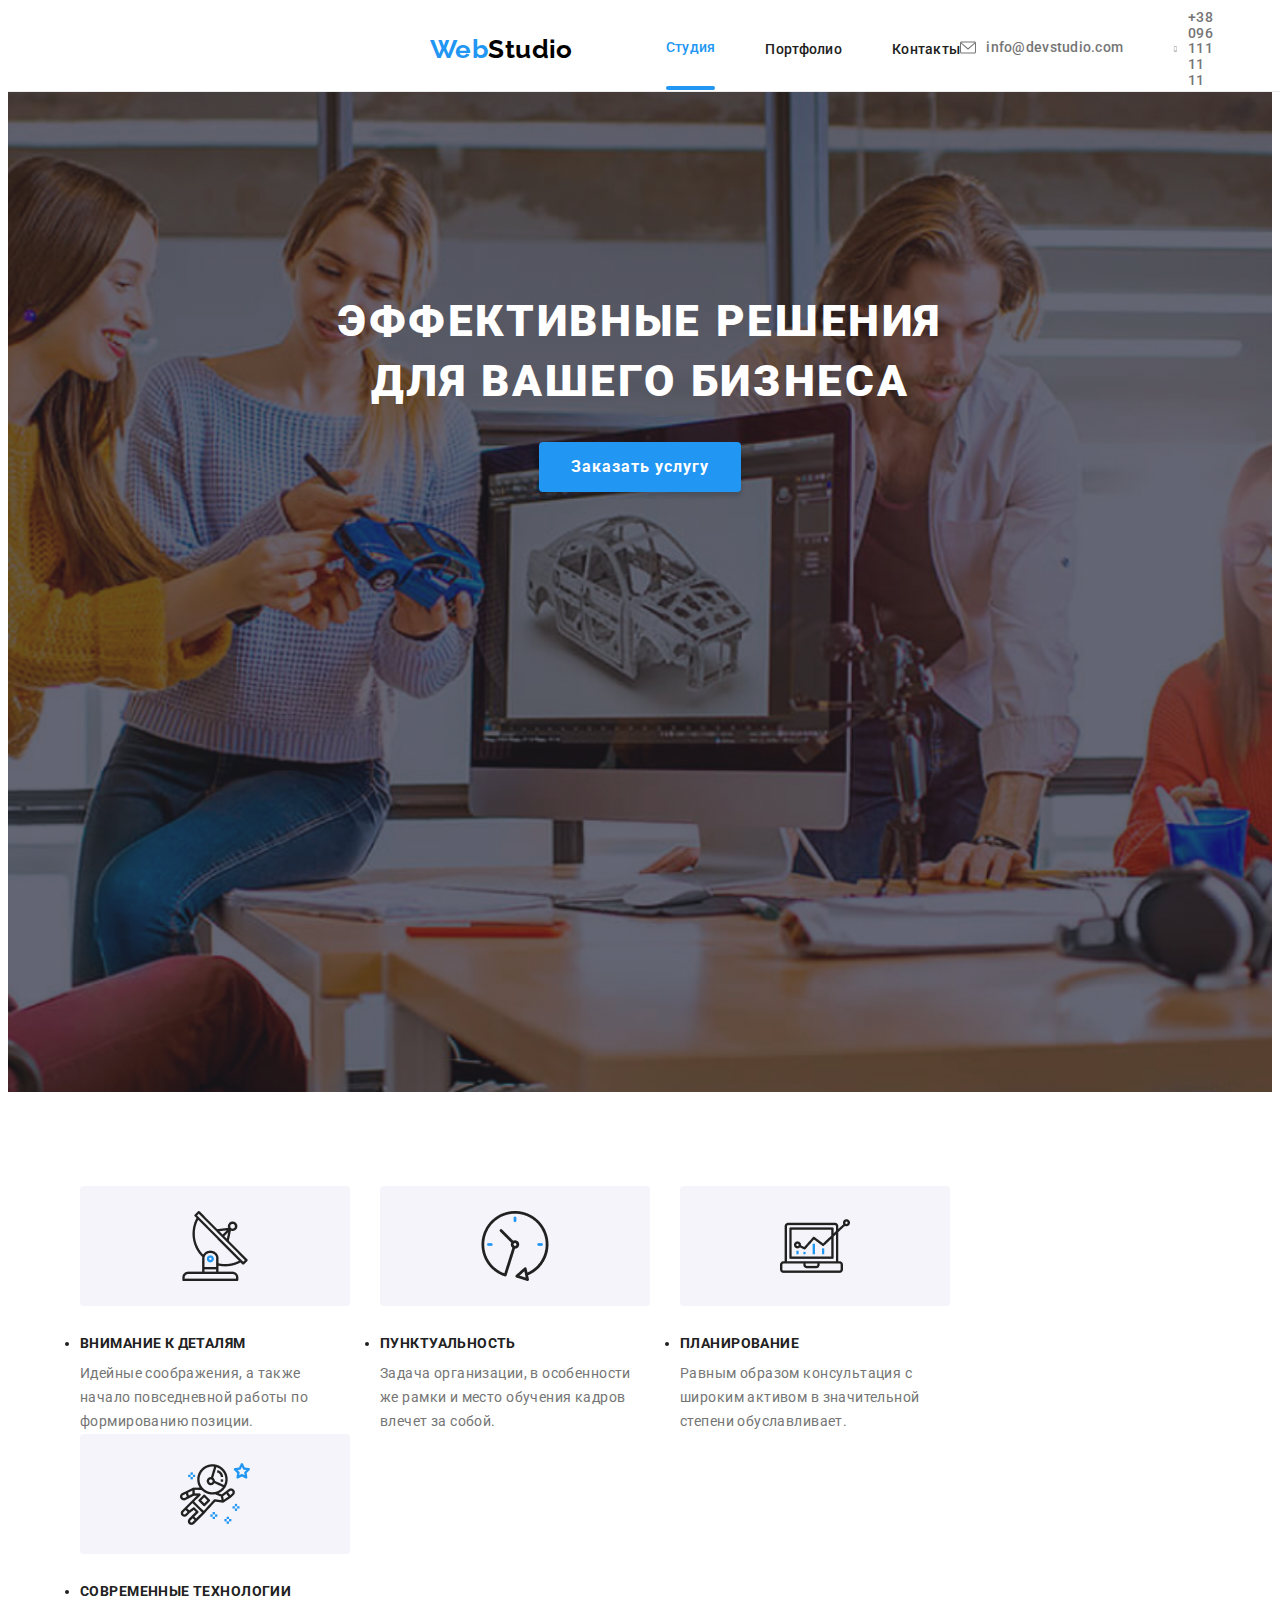
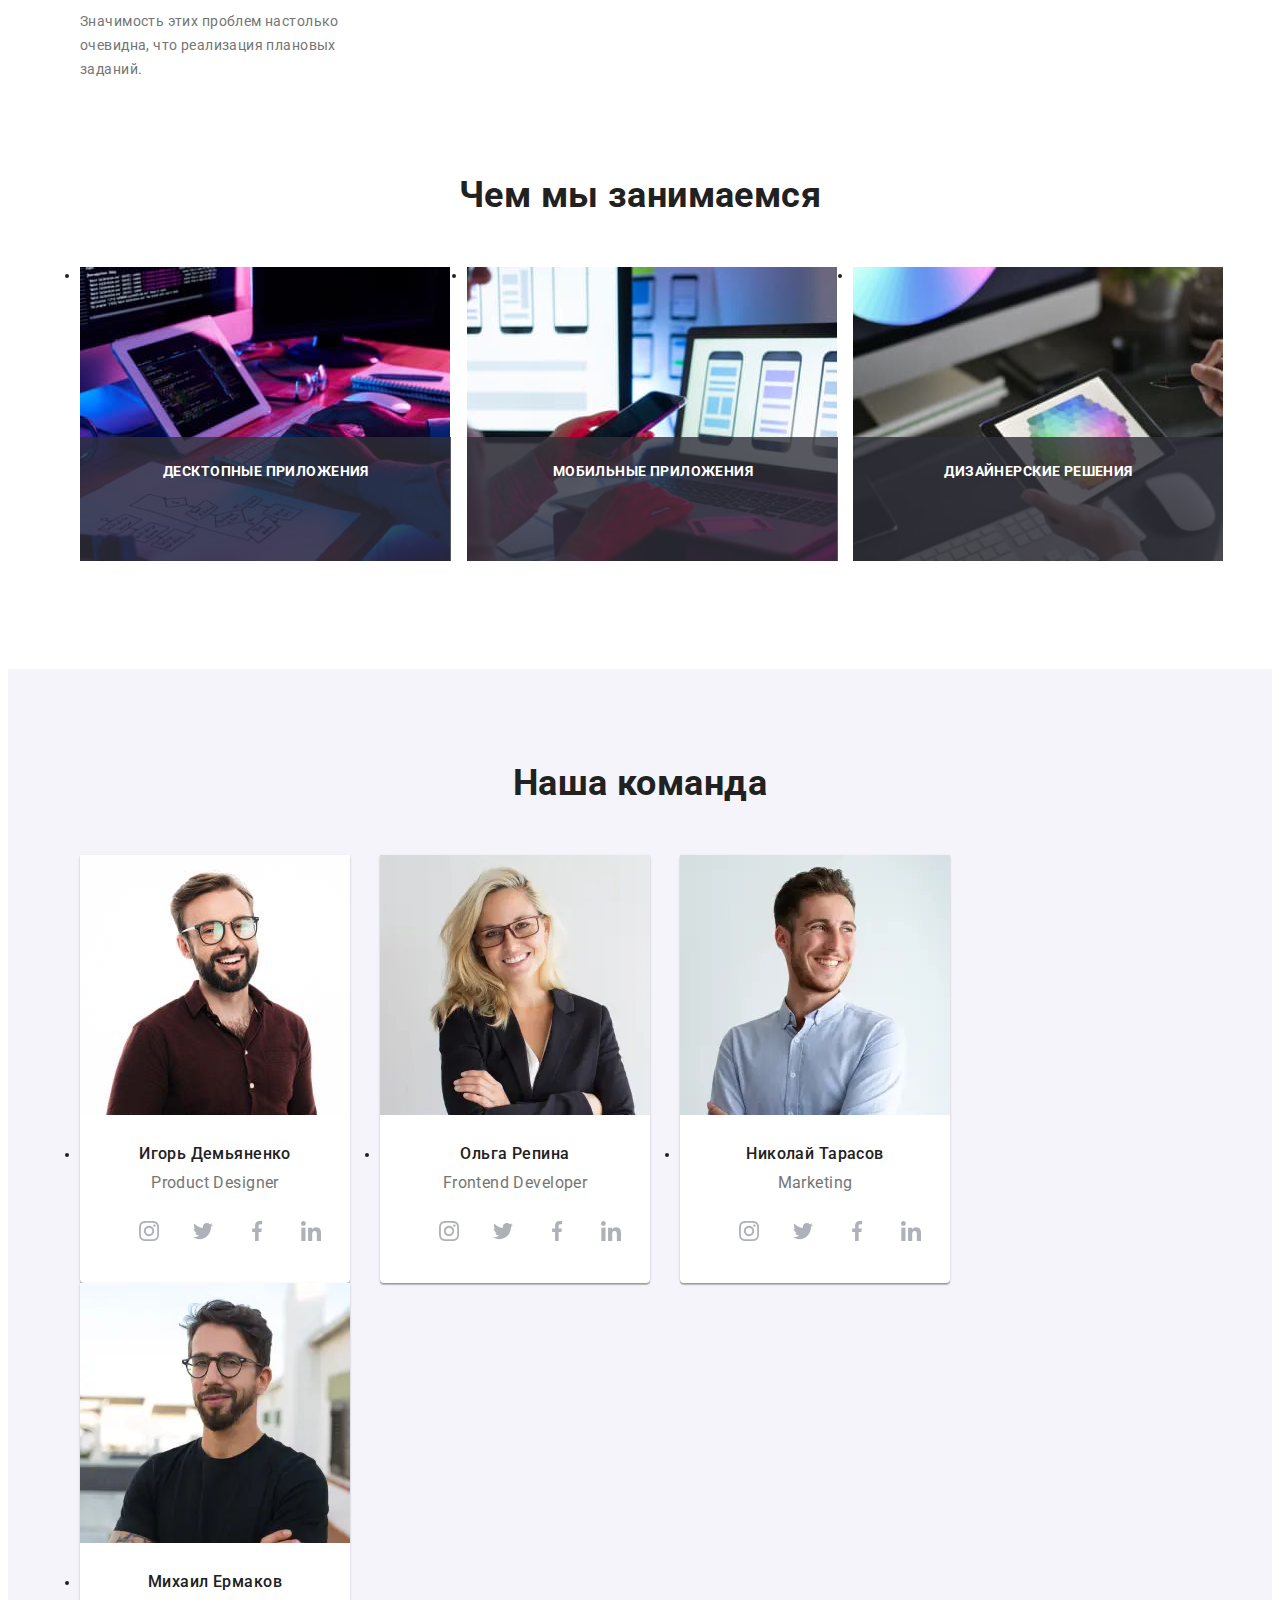
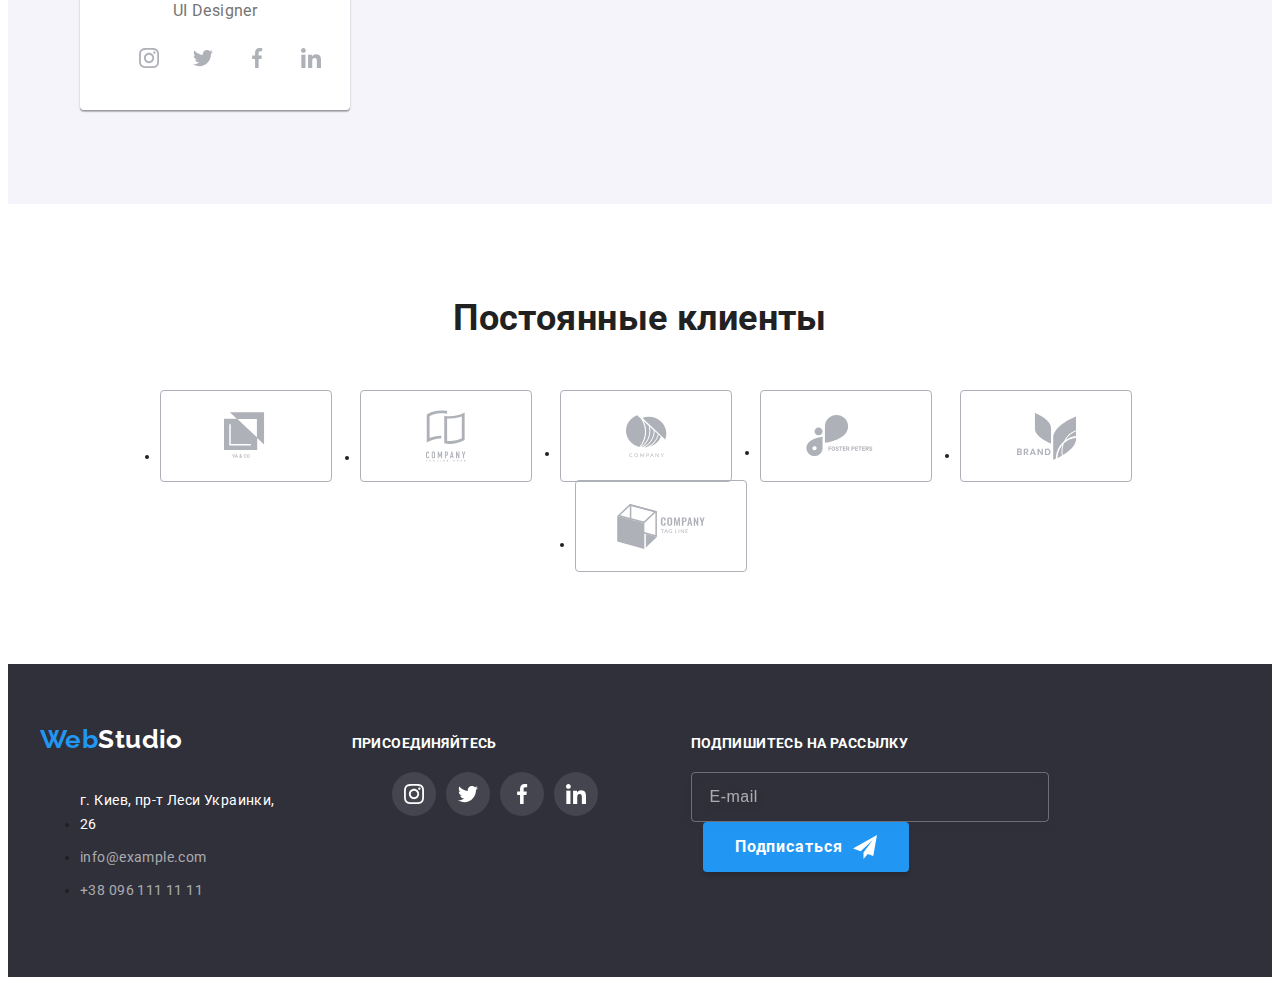
==== commit 4cb263fb: "update code" ====
--- a/index.html
+++ b/index.html
@@ -1,529 +1,652 @@
 <!DOCTYPE html>
 <html lang="ru">
-<head>
-    <meta charset="UTF-8">
-    <meta name="viewport" content="width=device-width, initial-scale=1.0">
+  <head>
+    <meta charset="UTF-8" />
+    <meta name="viewport" content="width=device-width, initial-scale=1.0" />
     <title>WebStudio</title>
-    <link rel="stylesheet" href="https://cdnjs.cloudflare.com/ajax/libs/modern-normalize/1.0.0/modern-normalize.min.css"
-        integrity="sha512-ISS7cAi1PEhQ8jnbJpJZMd29NlhNj4AWYyLOSp2CE/CsHxTCu+r+t0D2yoJudVrd0/8fTVPUVDzY5Tvli75u/g=="
-        crossorigin="anonymous" />
-    <link rel="preconnect" href="https://fonts.gstatic.com">
-    <link href="https://fonts.googleapis.com/css2?family=Raleway:wght@700&family=Roboto:wght@400;500;700;900&display=swap"
-        rel="stylesheet">
-    
-    <link rel="stylesheet" href="./css/main.min.css">
-</head>
-<body>
+    <link
+      rel="stylesheet"
+      href="https://cdnjs.cloudflare.com/ajax/libs/modern-normalize/1.0.0/modern-normalize.min.css"
+      integrity="sha512-ISS7cAi1PEhQ8jnbJpJZMd29NlhNj4AWYyLOSp2CE/CsHxTCu+r+t0D2yoJudVrd0/8fTVPUVDzY5Tvli75u/g=="
+      crossorigin="anonymous"
+    />
+    <link rel="preconnect" href="https://fonts.gstatic.com" />
+    <link
+      href="https://fonts.googleapis.com/css2?family=Raleway:wght@700&family=Roboto:wght@400;500;700;900&display=swap"
+      rel="stylesheet"
+    />
+
+    <link rel="stylesheet" href="./css/main.min.css" />
+  </head>
+  <body>
     <!-- Шапка сайта-->
-    <header class="container line"> 
-       <div class="header-nav">
-            <nav class="header-nav-link header">
-                <a href="./index.html" class="logo link"><span class="logo-word">Web</span>Studio</a>
-                <ul class="site-nav">
-                    <li class="item"><a class="link-nav link current" href="./index.html">Студия</a></li>
-                    <li class="item"><a class="link-nav link" href="./portfolio.html">Портфолио</a></li>
-                    <li class="item"><a class="link-nav link" href="">Контакты</a></li>
-                </ul>
-                <button type="button" class="burger-btn" data-menu-close>
-                    <svg class="burger-icon">
-                        <use href="./image/icon/sprite.svg#icon-burger-btn"></use>
-                    </svg>
-                </button>
-            </nav>
-            <ul class="kontakt-nav">
-                <li class="item">
-                    <a class="tel-mail link mail" href="mailto:info@devstudio.com">
-                        <svg class="tel-icon" width="16" height="21">
-                            <use href="./image/icon/sprite.svg#icon-envelope"></use>
-                        </svg>
-                    info@devstudio.com
-                </a>
-            </li>
-                <li class="item">
-                    <a class="tel-mail link tel" href="tel:+380961111111">
-                        <svg class="tel-icon" width="16" height="24">
-                            <use href="./image/icon/sprite.svg#icon-smartphone"></use>
-                        </svg>
-                    +38 096 111 11 11
-                    </a>
-                </li>
-            </ul>
-       </div>
-       <div class="mobile-menu container" data-menu>
-            <div>
-                <div class="header">
-                    <!-- <a href="./index.html" class="logo link"><span class="logo-word">Web</span>Studio</a> -->
-                    <button type="button" class="mobile-close-btn" data-menu-button>
-                        <svg class="mobile-close-icon">
-                            <use href="./image/icon/sprite.svg#icon-close-black"></use>
-                        </svg>
-                    </button>
+    <header class="container line">
+      <div class="header-nav">
+        <nav class="header-nav-link header">
+          <a href="./index.html" class="logo link"><span class="logo-word">Web</span>Studio</a>
+          <ul class="site-nav list">
+            <li class="item">
+              <a class="link-nav link current" href="./index.html">Студия</a>
+            </li>
+            <li class="item">
+              <a class="link-nav link" href="./portfolio.html">Портфолио</a>
+            </li>
+            <li class="item"><a class="link-nav link" href="">Контакты</a></li>
+          </ul>
+          <button type="button" class="burger-btn" data-menu-button>
+            <svg class="burger-icon">
+              <use href="./image/icon/sprite.svg#icon-burger-btn"></use>
+            </svg>
+          </button>
+        </nav>
+        <ul class="kontakt-nav list">
+          <li class="item">
+            <a class="tel-mail link mail" href="mailto:info@devstudio.com">
+              <svg class="tel-icon" width="16" height="21">
+                <use href="./image/icon/sprite.svg#icon-envelope"></use>
+              </svg>
+              info@devstudio.com
+            </a>
+          </li>
+          <li class="item">
+            <a class="tel-mail link tel" href="tel:+380961111111">
+              <svg class="tel-icon" width="16" height="24">
+                <use href="./image/icon/sprite.svg#icon-smartphone"></use>
+              </svg>
+              +38 096 111 11 11
+            </a>
+          </li>
+        </ul>
+      </div>
+      <div class="mobile-menu" data-menu>
+        <div class="header">
+          <button type="button" class="mobile-close-btn" data-menu-close>
+            <svg class="mobile-close-icon">
+              <use href="./image/icon/sprite.svg#icon-close-black"></use>
+            </svg>
+          </button>
+        </div>
+        <nav class="mobile-header-nav">
+          <ul class="site-nav">
+            <li class="item">
+              <a class="link-nav link current" href="./index.html">Студия</a>
+            </li>
+            <li class="item">
+              <a class="link-nav link" href="./portfolio.html">Портфолио</a>
+            </li>
+            <li class="item"><a class="link-nav link" href="">Контакты</a></li>
+          </ul>
+        </nav>
+        <div class="mobile-kontakt-social">
+          <ul class="mobile-kontakt-nav">
+            <li class="item">
+              <a class="tel-mail link tel" href="tel:+380961111111"> +38 096 111 11 11 </a>
+            </li>
+            <li class="item">
+              <a class="tel-mail link mail" href="mailto:info@devstudio.com">
+                info@devstudio.com
+              </a>
+            </li>
+          </ul>
+          <ul class="mobile-social">
+            <li class="item">
+              <a href="" class="mobile-social-link link">Instagram</a>
+            </li>
+            <li class="item"><a href="" class="mobile-social-link link">Twitter</a></li>
+            <li class="item">
+              <a href="" class="mobile-social-link link">Facebook</a>
+            </li>
+            <li class="item">
+              <a href="" class="mobile-social-link link">LinkedIn</a>
+            </li>
+          </ul>
+        </div>
+      </div>
+    </header>
+    <main>
+      <!--Информация -->
+      <!--Герой-->
+      <section class="hero-section hero">
+        <div class="container">
+          <h1 class="hero-title">
+            ЭФФЕКТИВНЫЕ РЕШЕНИЯ <br />
+            ДЛЯ ВАШЕГО БИЗНЕСА
+          </h1>
+          <button data-modal-open type="button" class="hero-button">Заказать услугу</button>
+        </div>
+      </section>
+      <!--Особенности-->
+      <section class="features">
+        <div class="container">
+          <h2 class="title-hide">Особенности</h2>
+          <ul class="features-list">
+            <li class="features-item">
+              <h3 class="features-title icon-antenna">ВНИМАНИЕ К ДЕТАЛЯМ</h3>
+              <p class="features-text">
+                Идейные соображения, а также начало повседневной работы по формированию позиции.
+              </p>
+            </li>
+            <li class="features-item">
+              <h3 class="features-title icon-clock">ПУНКТУАЛЬНОСТЬ</h3>
+              <p class="features-text">
+                Задача организации, в особенности же рамки и место обучения кадров влечет за собой.
+              </p>
+            </li>
+            <li class="features-item">
+              <h3 class="features-title icon-diagram">ПЛАНИРОВАНИЕ</h3>
+              <p class="features-text">
+                Равным образом консультация с широким активом в значительной степени обуславливает.
+              </p>
+            </li>
+            <li class="features-item">
+              <h3 class="features-title icon-astronaut">СОВРЕМЕННЫЕ ТЕХНОЛОГИИ</h3>
+              <p class="features-text">
+                Значимость этих проблем настолько очевидна, что реализация плановых заданий.
+              </p>
+            </li>
+          </ul>
+        </div>
+      </section>
+      <!--Чем занимаемся-->
+      <section class="work">
+        <div class="container">
+          <h2 class="section-title-work">Чем мы занимаемся</h2>
+          <ul class="work-list">
+            <li>
+              <div class="work-card-overlay">
+                <img
+                  src="./image/index/box-1.jpg"
+                  class="work-img"
+                  alt="печать на клавиатуре"
+                  width="370"
+                  height="294"
+                />
+                <p class="work-overlay-text work-desktop">Десктопные приложения</p>
+              </div>
+            </li>
+            <li>
+              <div class="work-card-overlay">
+                <img
+                  src="./image/index/box-2.jpg"
+                  class="work-img"
+                  alt="смотрят в телефон и ноутбук"
+                  width="370"
+                  height="294"
+                />
+                <div class="work-overlay-text-conteiner">
+                  <p class="work-overlay-text work-mob">Мобильные приложения</p>
                 </div>
-                <nav class="mobile-header-nav">
-                    <ul class="site-nav">
-                        <li class="item"><a class="link-nav link current" href="./index.html">Студия</a></li>
-                        <li class="item"><a class="link-nav link" href="./portfolio.html">Портфолио</a></li>
-                        <li class="item"><a class="link-nav link" href="">Контакты</a></li>
-                    </ul>
-                </nav>
-                <ul class="mobile-kontakt-nav">
-                    <li class="item">
-                        <a class="tel-mail link tel" href="tel:+380961111111">
-                            +38 096 111 11 11
-                        </a>
-                    </li>
-                    <li class="item">
-                        <a class="tel-mail link mail" href="mailto:info@devstudio.com">
-                            info@devstudio.com
-                        </a>
-                    </li>
-                    
-                </ul>
-                <ul class="mobile-social">
-                    <li class="item"><a href="" class="mobile-social-link link">Instagram</a></li>
-                    <li class="item"><a href="" class="mobile-social-link link">Twitter</a></li>
-                    <li class="item"><a href="" class="mobile-social-link link">Facebook</a></li>
-                    <li class="item"><a href="" class="mobile-social-link link">LinkedIn</a></li>
-                </ul>
-            </div>
-            
-       </div>
-    </header>
-    <main> <!--Информация -->
-        <!--Герой-->
-        <section class="hero-section hero"> 
-            <div class="container ">
-                <h1 class="hero-title">ЭФФЕКТИВНЫЕ РЕШЕНИЯ <br> ДЛЯ ВАШЕГО БИЗНЕСА</h1>
-                <button data-modal-open type="button" class="hero-button">Заказать услугу</button>
-            </div>
-            </section>
-        <!--Особенности-->
-        <section class="features"> 
-            <div class="container">
-                <h2 class="title-hide">Особенности</h2>
-                <ul class="features-list">
-                    <li class="features-item">
-                        <h3 class="features-title icon-antenna">ВНИМАНИЕ К ДЕТАЛЯМ</h3>
-                        <p class="features-text">Идейные соображения, а также начало повседневной работы по формированию позиции.</p>
-                    </li>
-                    <li class="features-item">
-                        <h3 class="features-title icon-clock">ПУНКТУАЛЬНОСТЬ</h3>
-                        <p class="features-text">Задача организации, в особенности же рамки и место обучения кадров влечет за собой.</p>
-                    </li>
-                    <li class="features-item">
-                        <h3 class="features-title icon-diagram">ПЛАНИРОВАНИЕ</h3>
-                        <p class="features-text">Равным образом консультация с широким активом в значительной степени обуславливает.</p>
-                    </li>
-                    <li class="features-item">
-                        <h3 class="features-title icon-astronaut">СОВРЕМЕННЫЕ ТЕХНОЛОГИИ</h3>
-                        <p class="features-text">Значимость этих проблем настолько очевидна, что реализация плановых заданий.</p>
-                    </li>
-                </ul>
-            </div>
-        </section>
-        <!--Чем занимаемся-->
-        <section class="work"> 
-            <div class="container">
-                <h2 class="section-title-work">Чем мы занимаемся</h2>
-                <ul class="work-list">
-                    <li>
-                        <div class="work-card-overlay">
-                            <img src="./image/index/box-1.jpg"  class="work-img" alt="печать на клавиатуре" width="370" height="294">
-                            <p class="work-overlay-text work-desktop">Десктопные приложения</p>
-                        </div>
-                    </li>
-                    <li>
-                        <div class="work-card-overlay">
-                            <img src="./image/index/box-2.jpg"  class="work-img" alt="смотрят в телефон и ноутбук" width="370" height="294">
-                                <div class="work-overlay-text-conteiner">
-                                    <p class="work-overlay-text work-mob">Мобильные приложения</p>
-                                </div>
-                        </div>
-                    </li>
-                    <li>
-                        <div class="work-card-overlay">
-                            <img src="./image/index/box-3.jpg" class="work-img" alt="поиск в планшете" width="370" height="294">
-                                <div class="work-overlay-text-conteiner">
-                                    <p class="work-overlay-text work-design">Дизайнерские решения</p>
-                                </div>
-                        </div>
-                    </li>
-                </ul>
-            </div>
-        </section>
-        <!--Наша команда-->
-        <section class="team-section team"> 
-            <div class="container">
-                <h2 class="section-title-team">Наша команда</h2>
-                    <ul class="team-cards">
-                        <li class="card-team">
-                            <picture> <!--img-1 -->
-                                <source srcset="./image/index/desktop-img-1.webp 1x,
-                                 ./image/index/desktop-img-1@2x.webp 2x" media="(min-width: 1200px)" type="image/webp">
-                                <source srcset="./image/index/desktop-img-1.jpg 1x,
-                                 ./image/index/desktop-img-1@2x.jpg 2x" media="(min-width: 1200px)">
-                                <source srcset="./image/index/tablet-img-1.webp 1x,
-                                 ./image/index/tablet-img-1@2x.webp 2x" media="(min-width: 768px)" type="image/webp">
-                                <source srcset="./image/index/tablet-img-1.jpg 1x,
-                                 ./image/index/tablet-img-1@2x.jpg 2x" media="(min-width: 768px)">
-                                <source srcset="./image/index/mobile-img-1.webp 1x,
-                                 ./image/index/mobile-img-1@2x.webp 2x" media="(min-width: 480px)" type="image/webp">
-                                <source srcset="./image/index/mobile-img-1.jpg 1x,
-                                 ./image/index/mobile-img-1@2x.jpg 2x" media="(min-width: 480px)">
-                                <img src="./image/index/mobile-img-1.jpg" class="team-img" alt="Игорь Демьяненко">
-                            </picture>
-                            <h3 class="team-name">Игорь Демьяненко</h3>
-                            <p lang="en" class="team-work">Product Designer</p>
-                            <ul class="social">
-                                <li class="social-item">
-                                    <a href="" class="social-link">
-                                        <svg class="social-icon" >
-                                            <use href="./image/icon/sprite.svg#icon-instagram"></use>
-                                        </svg>
-                                    </a>
-                                </li>
-                                <li class="social-item">
-                                    <a href="" class="social-link">
-                                        <svg class="social-icon">
-                                            <use href="./image/icon/sprite.svg#icon-twitter"></use>
-                                        </svg>
-                                    </a>
-                                </li>
-                                <li class="social-item">
-                                    <a href="" class="social-link">
-                                        <svg class="social-icon">
-                                            <use href="./image/icon/sprite.svg#icon-facebook"></use>
-                                        </svg>
-                                    </a>
-                                </li>
-                                <li class="social-item">
-                                    <a href="" class="social-link">
-                                        <svg class="social-icon">
-                                            <use href="./image/icon/sprite.svg#icon-linkedin"></use>
-                                        </svg>
-                                    </a>
-                                </li>
-                            </ul> 
-                        </li>
-                        <li class="card-team">
-                            <picture> <!--img-2 -->
-                                <source srcset="./image/index/desktop-img-2.webp 1x,
-                                 ./image/index/desktop-img-2@2x.webp 2x" media="(min-width: 1200px)" type="image/webp">
-                                <source srcset="./image/index/desktop-img-2.jpg 1x,
-                                 ./image/index/desktop-img-2@2x.jpg 2x" media="(min-width: 1200px)">
-                                <source srcset="./image/index/tablet-img-2.webp 1x,
-                                 ./image/index/tablet-img-2@2x.webp 2x" media="(min-width: 768px)" type="image/webp">
-                                <source srcset="./image/index/tablet-img-2.jpg 1x,
-                                 ./image/index/tablet-img-2@2x.jpg 2x" media="(min-width: 768px)">
-                                <source srcset="./image/index/mobile-img-2.webp 1x,
-                                 ./image/index/mobile-img-2@2x.webp 2x" media="(min-width: 480px)" type="image/webp">
-                                <source srcset="./image/index/mobile-img-2.jpg 1x,
-                                 ./image/index/mobile-img-2@2x.jpg 2x" media="(min-width: 480px)">
-                                <img src="./image/index/mobile-img-2.jpg" class="team-img" alt="Ольга Репина">
-                            </picture>
-                            <h3 class="team-name">Ольга Репина</h3>
-                            <p lang="en" class="team-work">Frontend Developer</p>
-                            <ul class="social">
-                                <li class="social-item">
-                                    <a href="" class="social-link">
-                                        <svg class="social-icon">
-                                            <use href="./image/icon/sprite.svg#icon-instagram"></use>
-                                        </svg>
-                                    </a>
-                                </li>
-                                <li class="social-item">
-                                    <a href="" class="social-link">
-                                        <svg class="social-icon">
-                                            <use href="./image/icon/sprite.svg#icon-twitter"></use>
-                                        </svg>
-                                    </a>
-                                </li>
-                                <li class="social-item">
-                                    <a href="" class="social-link">
-                                        <svg class="social-icon">
-                                            <use href="./image/icon/sprite.svg#icon-facebook"></use>
-                                        </svg>
-                                    </a>
-                                </li>
-                                <li class="social-item">
-                                    <a href="" class="social-link">
-                                        <svg class="social-icon">
-                                            <use href="./image/icon/sprite.svg#icon-linkedin"></use>
-                                        </svg>
-                                    </a>
-                                </li>
-                            </ul> 
-                        </li>
-                        <li class="card-team">
-                            <picture> <!--img-3 -->
-                                <source srcset="./image/index/desktop-img-3.webp 1x,
-                                 ./image/index/desktop-img-3@2x.webp 2x" media="(min-width: 1200px)" type="image/webp">
-                                <source srcset="./image/index/desktop-img-3.jpg 1x,
-                                 ./image/index/desktop-img-3@2x.jpg 2x" media="(min-width: 1200px)">
-                                <source srcset="./image/index/tablet-img-3.webp 1x,
-                                 ./image/index/tablet-img-3@2x.webp 2x" media="(min-width: 768px)" type="image/webp">
-                                <source srcset="./image/index/tablet-img-3.jpg 1x,
-                                 ./image/index/tablet-img-3@2x.jpg 2x" media="(min-width: 768px)">
-                                <source srcset="./image/index/mobile-img-3.webp 1x,
-                                 ./image/index/mobile-img-3@2x.webp 2x" media="(min-width: 480px)" type="image/webp">
-                                <source srcset="./image/index/mobile-img-3.jpg 1x,
-                                 ./image/index/mobile-img-3@2x.jpg 2x" media="(min-width: 480px)">
-                                <img src="./image/index/mobile-img-3.jpg" class="team-img" alt="Николай Тарасов">
-                            </picture>
-                            <h3 class="team-name">Николай Тарасов</h3>
-                            <p lang="en" class="team-work">Marketing</p>
-                            <ul class="social">
-                                <li class="social-item">
-                                    <a href="" class="social-link">
-                                        <svg class="social-icon">
-                                            <use href="./image/icon/sprite.svg#icon-instagram"></use>
-                                        </svg>
-                                    </a>
-                                </li>
-                                <li class="social-item">
-                                    <a href="" class="social-link">
-                                        <svg class="social-icon">
-                                            <use href="./image/icon/sprite.svg#icon-twitter"></use>
-                                        </svg>
-                                    </a>
-                                </li>
-                                <li class="social-item">
-                                    <a href="" class="social-link">
-                                        <svg class="social-icon">
-                                            <use href="./image/icon/sprite.svg#icon-facebook"></use>
-                                        </svg>
-                                    </a>
-                                </li>
-                                <li class="social-item">
-                                    <a href="" class="social-link">
-                                        <svg class="social-icon">
-                                            <use href="./image/icon/sprite.svg#icon-linkedin"></use>
-                                        </svg>
-                                    </a>
-                                </li>
-                            </ul> 
-                        </li>
-                        <li class="card-team">
-                            <picture> <!--img-4 -->
-                                <source srcset="./image/index/desktop-img-4.webp 1x,
-                                 ./image/index/desktop-img-4@2x.webp 2x" media="(min-width: 1200px)" type="image/webp">
-                                <source srcset="./image/index/desktop-img-4.jpg 1x,
-                                 ./image/index/desktop-img-4@2x.jpg 2x" media="(min-width: 1200px)">
-                                <source srcset="./image/index/tablet-img-4.webp 1x,
-                                 ./image/index/tablet-img-4@2x.webp 2x" media="(min-width: 768px)" type="image/webp">
-                                <source srcset="./image/index/tablet-img-4.jpg 1x,
-                                 ./image/index/tablet-img-4@2x.jpg 2x" media="(min-width: 768px)">
-                                <source srcset="./image/index/mobile-img-4.webp 1x,
-                                 ./image/index/mobile-img-4@2x.webp 2x" media="(min-width: 480px)" type="image/webp">
-                                <source srcset="./image/index/mobile-img-4.jpg 1x,
-                                 ./image/index/mobile-img-4@2x.jpg 2x" media="(min-width: 480px)">
-                                <img src="./image/index/mobile-img-4.jpg" class="team-img" alt="Михаил Ермаков">
-                            </picture>
-                            <h3 class="team-name">Михаил Ермаков</h3>
-                            <p lang="en" class="team-work">UI Designer</p>
-                            <ul class="social">
-                                <li class="social-item">
-                                    <a href="" class="social-link">
-                                        <svg class="social-icon">
-                                            <use href="./image/icon/sprite.svg#icon-instagram"></use>
-                                        </svg>
-                                    </a>
-                                </li>
-                                <li class="social-item">
-                                    <a href="" class="social-link">
-                                        <svg class="social-icon">
-                                            <use href="./image/icon/sprite.svg#icon-twitter"></use>
-                                        </svg>
-                                    </a>
-                                </li>
-                                <li class="social-item">
-                                    <a href="" class="social-link">
-                                        <svg class="social-icon">
-                                            <use href="./image/icon/sprite.svg#icon-facebook"></use>
-                                        </svg>
-                                    </a>
-                                </li>
-                                <li class="social-item">
-                                    <a href="" class="social-link">
-                                        <svg class="social-icon">
-                                            <use href="./image/icon/sprite.svg#icon-linkedin"></use>
-                                        </svg>
-                                    </a>
-                                </li>
-                            </ul> 
-                        </li>
-                    </ul>
-            </div>
-        </section>
-        <!--Постоянные клиенты-->
-        <section class="client-section"> 
-            <div class="container">
-                <h2 class="client-title">Постоянные клиенты</h2>
-                <ul class="client-list">
-                    <li class="client-item">
-                        <a href="" class="client-link">
-                        <svg class="client-icon logo-1">
-                            <use href="./image/icon/sprite.svg#icon-logo-1"></use>
-                        </svg>
-                        </a>
-                    </li>
-                    <li class="client-item"> 
-                        <a href="" class="client-link">
-                         <svg class="client-icon logo-2">
-                            <use href="./image/icon/sprite.svg#icon-logo-2"></use>
-                        </svg>
-                        </a>
-                    </li>
-                    <li class="client-item"> 
-                        <a href="" class="client-link">
-                         <svg class="client-icon logo-3">
-                            <use href="./image/icon/sprite.svg#icon-logo-3"></use>
-                        </svg>
-                        </a>
-                    </li>
-                    <li class="client-item"> 
-                        <a href="" class="client-link">
-                         <svg class="client-icon logo-4">
-                            <use href="./image/icon/sprite.svg#icon-logo-4"></use>
-                        </svg>
-                        </a>
-                    </li>
-                    <li class="client-item"> 
-                        <a href="" class="client-link">
-                         <svg class="client-icon logo-5">
-                            <use href="./image/icon/sprite.svg#icon-logo-5"></use>
-                        </svg>
-                        </a>
-                    </li>
-                    <li class="client-item"> 
-                        <a href="" class="client-link">
-                         <svg class="client-icon logo-6">
-                            <use href="./image/icon/sprite.svg#icon-logo-6"></use>
-                        </svg>
-                        </a>
-                    </li>
-                </ul>
-            </div>
-        </section>
+              </div>
+            </li>
+            <li>
+              <div class="work-card-overlay">
+                <img
+                  src="./image/index/box-3.jpg"
+                  class="work-img"
+                  alt="поиск в планшете"
+                  width="370"
+                  height="294"
+                />
+                <div class="work-overlay-text-conteiner">
+                  <p class="work-overlay-text work-design">Дизайнерские решения</p>
+                </div>
+              </div>
+            </li>
+          </ul>
+        </div>
+      </section>
+      <!--Наша команда-->
+      <section class="team-section team">
+        <div class="container">
+          <h2 class="section-title-team">Наша команда</h2>
+          <ul class="team-cards">
+            <li class="card-team">
+              <picture>
+                <source
+                  srcset="./image/index/desktop-img-1.jpg 1x, ./image/index/desktop-img-1@2x.jpg 2x"
+                  media="(min-width: 1200px)"
+                />
+
+                <source
+                  srcset="./image/index/tablet-img-1.jpg 1x, ./image/index/tablet-img-1@2x.jpg 2x"
+                  media="(min-width: 768px)"
+                />
+
+                <source
+                  srcset="./image/index/mobile-img-1.jpg 1x, ./image/index/mobile-img-1@2x.jpg 2x"
+                  media="(min-width: 480px)"
+                />
+                <img src="./image/index/mobile-img-1.jpg" class="team-img" alt="Игорь Демьяненко" />
+              </picture>
+              <h3 class="team-name">Игорь Демьяненко</h3>
+              <p lang="en" class="team-work">Product Designer</p>
+              <ul class="social">
+                <li class="social-item">
+                  <a href="" class="social-link">
+                    <svg class="social-icon">
+                      <use href="./image/icon/sprite.svg#icon-instagram"></use>
+                    </svg>
+                  </a>
+                </li>
+                <li class="social-item">
+                  <a href="" class="social-link">
+                    <svg class="social-icon">
+                      <use href="./image/icon/sprite.svg#icon-twitter"></use>
+                    </svg>
+                  </a>
+                </li>
+                <li class="social-item">
+                  <a href="" class="social-link">
+                    <svg class="social-icon">
+                      <use href="./image/icon/sprite.svg#icon-facebook"></use>
+                    </svg>
+                  </a>
+                </li>
+                <li class="social-item">
+                  <a href="" class="social-link">
+                    <svg class="social-icon">
+                      <use href="./image/icon/sprite.svg#icon-linkedin"></use>
+                    </svg>
+                  </a>
+                </li>
+              </ul>
+            </li>
+            <li class="card-team">
+              <picture>
+                <!--img-2 -->
+                <source
+                  srcset="
+                    ./image/index/desktop-img-2.webp    1x,
+                    ./image/index/desktop-img-2@2x.webp 2x
+                  "
+                  media="(min-width: 1200px)"
+                  type="image/webp"
+                />
+                <source
+                  srcset="./image/index/desktop-img-2.jpg 1x, ./image/index/desktop-img-2@2x.jpg 2x"
+                  media="(min-width: 1200px)"
+                />
+                <source
+                  srcset="./image/index/tablet-img-2.webp 1x, ./image/index/tablet-img-2@2x.webp 2x"
+                  media="(min-width: 768px)"
+                  type="image/webp"
+                />
+                <source
+                  srcset="./image/index/tablet-img-2.jpg 1x, ./image/index/tablet-img-2@2x.jpg 2x"
+                  media="(min-width: 768px)"
+                />
+                <source
+                  srcset="./image/index/mobile-img-2.webp 1x, ./image/index/mobile-img-2@2x.webp 2x"
+                  media="(min-width: 480px)"
+                  type="image/webp"
+                />
+                <source
+                  srcset="./image/index/mobile-img-2.jpg 1x, ./image/index/mobile-img-2@2x.jpg 2x"
+                  media="(min-width: 480px)"
+                />
+                <img src="./image/index/mobile-img-2.jpg" class="team-img" alt="Ольга Репина" />
+              </picture>
+              <h3 class="team-name">Ольга Репина</h3>
+              <p lang="en" class="team-work">Frontend Developer</p>
+              <ul class="social">
+                <li class="social-item">
+                  <a href="" class="social-link">
+                    <svg class="social-icon">
+                      <use href="./image/icon/sprite.svg#icon-instagram"></use>
+                    </svg>
+                  </a>
+                </li>
+                <li class="social-item">
+                  <a href="" class="social-link">
+                    <svg class="social-icon">
+                      <use href="./image/icon/sprite.svg#icon-twitter"></use>
+                    </svg>
+                  </a>
+                </li>
+                <li class="social-item">
+                  <a href="" class="social-link">
+                    <svg class="social-icon">
+                      <use href="./image/icon/sprite.svg#icon-facebook"></use>
+                    </svg>
+                  </a>
+                </li>
+                <li class="social-item">
+                  <a href="" class="social-link">
+                    <svg class="social-icon">
+                      <use href="./image/icon/sprite.svg#icon-linkedin"></use>
+                    </svg>
+                  </a>
+                </li>
+              </ul>
+            </li>
+            <li class="card-team">
+              <picture>
+                <!--img-3 -->
+                <source
+                  srcset="
+                    ./image/index/desktop-img-3.webp    1x,
+                    ./image/index/desktop-img-3@2x.webp 2x
+                  "
+                  media="(min-width: 1200px)"
+                  type="image/webp"
+                />
+                <source
+                  srcset="./image/index/desktop-img-3.jpg 1x, ./image/index/desktop-img-3@2x.jpg 2x"
+                  media="(min-width: 1200px)"
+                />
+                <source
+                  srcset="./image/index/tablet-img-3.webp 1x, ./image/index/tablet-img-3@2x.webp 2x"
+                  media="(min-width: 768px)"
+                  type="image/webp"
+                />
+                <source
+                  srcset="./image/index/tablet-img-3.jpg 1x, ./image/index/tablet-img-3@2x.jpg 2x"
+                  media="(min-width: 768px)"
+                />
+                <source
+                  srcset="./image/index/mobile-img-3.webp 1x, ./image/index/mobile-img-3@2x.webp 2x"
+                  media="(min-width: 480px)"
+                  type="image/webp"
+                />
+                <source
+                  srcset="./image/index/mobile-img-3.jpg 1x, ./image/index/mobile-img-3@2x.jpg 2x"
+                  media="(min-width: 480px)"
+                />
+                <img src="./image/index/mobile-img-3.jpg" class="team-img" alt="Николай Тарасов" />
+              </picture>
+              <h3 class="team-name">Николай Тарасов</h3>
+              <p lang="en" class="team-work">Marketing</p>
+              <ul class="social">
+                <li class="social-item">
+                  <a href="" class="social-link">
+                    <svg class="social-icon">
+                      <use href="./image/icon/sprite.svg#icon-instagram"></use>
+                    </svg>
+                  </a>
+                </li>
+                <li class="social-item">
+                  <a href="" class="social-link">
+                    <svg class="social-icon">
+                      <use href="./image/icon/sprite.svg#icon-twitter"></use>
+                    </svg>
+                  </a>
+                </li>
+                <li class="social-item">
+                  <a href="" class="social-link">
+                    <svg class="social-icon">
+                      <use href="./image/icon/sprite.svg#icon-facebook"></use>
+                    </svg>
+                  </a>
+                </li>
+                <li class="social-item">
+                  <a href="" class="social-link">
+                    <svg class="social-icon">
+                      <use href="./image/icon/sprite.svg#icon-linkedin"></use>
+                    </svg>
+                  </a>
+                </li>
+              </ul>
+            </li>
+            <li class="card-team">
+              <picture>
+                <!--img-4 -->
+                <source
+                  srcset="
+                    ./image/index/desktop-img-4.webp    1x,
+                    ./image/index/desktop-img-4@2x.webp 2x
+                  "
+                  media="(min-width: 1200px)"
+                  type="image/webp"
+                />
+                <source
+                  srcset="./image/index/desktop-img-4.jpg 1x, ./image/index/desktop-img-4@2x.jpg 2x"
+                  media="(min-width: 1200px)"
+                />
+                <source
+                  srcset="./image/index/tablet-img-4.webp 1x, ./image/index/tablet-img-4@2x.webp 2x"
+                  media="(min-width: 768px)"
+                  type="image/webp"
+                />
+                <source
+                  srcset="./image/index/tablet-img-4.jpg 1x, ./image/index/tablet-img-4@2x.jpg 2x"
+                  media="(min-width: 768px)"
+                />
+                <source
+                  srcset="./image/index/mobile-img-4.webp 1x, ./image/index/mobile-img-4@2x.webp 2x"
+                  media="(min-width: 480px)"
+                  type="image/webp"
+                />
+                <source
+                  srcset="./image/index/mobile-img-4.jpg 1x, ./image/index/mobile-img-4@2x.jpg 2x"
+                  media="(min-width: 480px)"
+                />
+                <img src="./image/index/mobile-img-4.jpg" class="team-img" alt="Михаил Ермаков" />
+              </picture>
+              <h3 class="team-name">Михаил Ермаков</h3>
+              <p lang="en" class="team-work">UI Designer</p>
+              <ul class="social">
+                <li class="social-item">
+                  <a href="" class="social-link">
+                    <svg class="social-icon">
+                      <use href="./image/icon/sprite.svg#icon-instagram"></use>
+                    </svg>
+                  </a>
+                </li>
+                <li class="social-item">
+                  <a href="" class="social-link">
+                    <svg class="social-icon">
+                      <use href="./image/icon/sprite.svg#icon-twitter"></use>
+                    </svg>
+                  </a>
+                </li>
+                <li class="social-item">
+                  <a href="" class="social-link">
+                    <svg class="social-icon">
+                      <use href="./image/icon/sprite.svg#icon-facebook"></use>
+                    </svg>
+                  </a>
+                </li>
+                <li class="social-item">
+                  <a href="" class="social-link">
+                    <svg class="social-icon">
+                      <use href="./image/icon/sprite.svg#icon-linkedin"></use>
+                    </svg>
+                  </a>
+                </li>
+              </ul>
+            </li>
+          </ul>
+        </div>
+      </section>
+      <!--Постоянные клиенты-->
+      <section class="client-section">
+        <div class="container">
+          <h2 class="client-title">Постоянные клиенты</h2>
+          <ul class="client-list">
+            <li class="client-item">
+              <a href="" class="client-link">
+                <svg class="client-icon logo-1">
+                  <use href="./image/icon/sprite.svg#icon-logo-1"></use>
+                </svg>
+              </a>
+            </li>
+            <li class="client-item">
+              <a href="" class="client-link">
+                <svg class="client-icon logo-2">
+                  <use href="./image/icon/sprite.svg#icon-logo-2"></use>
+                </svg>
+              </a>
+            </li>
+            <li class="client-item">
+              <a href="" class="client-link">
+                <svg class="client-icon logo-3">
+                  <use href="./image/icon/sprite.svg#icon-logo-3"></use>
+                </svg>
+              </a>
+            </li>
+            <li class="client-item">
+              <a href="" class="client-link">
+                <svg class="client-icon logo-4">
+                  <use href="./image/icon/sprite.svg#icon-logo-4"></use>
+                </svg>
+              </a>
+            </li>
+            <li class="client-item">
+              <a href="" class="client-link">
+                <svg class="client-icon logo-5">
+                  <use href="./image/icon/sprite.svg#icon-logo-5"></use>
+                </svg>
+              </a>
+            </li>
+            <li class="client-item">
+              <a href="" class="client-link">
+                <svg class="client-icon logo-6">
+                  <use href="./image/icon/sprite.svg#icon-logo-6"></use>
+                </svg>
+              </a>
+            </li>
+          </ul>
+        </div>
+      </section>
     </main>
     <!--Подвал сайта-->
-    <footer class="footer-background footer"> 
-        <div class="container footer-flex"> 
-            <!-- !--Навигация-- -->
-            <div class="footer-nav"> 
-                <a href="./index.html" class="logo-footer link"><span class="logo-word">Web</span>Studio</a>
-                <address>
-                    <ul class="footer-nav-link">
-                        <li><a class="footer-map link" href="https://goo.gl/maps/jdW6CA36XqGowUnj9" target="_blank">г. Киев, пр-т Леси
-                                Украинки, 26</a></li>
-                        <li><a class="tel-mail-footer link" href="mailto:info@example.com">info@example.com</a></li>
-                        <li><a class="tel-mail-footer tel link" href="tel:+380961111111">+38 096 111 11 11</a></li>
-                    </ul>
-                </address>
-            </div>
-            <!-- --Соц. ссылки-- -->
-            <div class="container-social-link"> 
-                <h3 class="footer-title">Присоединяйтесь</h3>
-                <ul class="footer-social">
-                    <li class="footer-social-item">
-                        <a href="" class="footer-social-link">
-                            <svg class="footer-social-icon">
-                                <use href="./image/icon/sprite.svg#icon-instagram"></use>
-                            </svg>
-                        </a>
-                    </li>
-                    <li class="footer-social-item">
-                        <a href="" class="footer-social-link">
-                            <svg class="footer-social-icon">
-                                <use href="./image/icon/sprite.svg#icon-twitter"></use>
-                            </svg>
-                        </a>
-                    </li>
-                    <li class="footer-social-item">
-                        <a href="" class="footer-social-link">
-                            <svg class="footer-social-icon">
-                                <use href="./image/icon/sprite.svg#icon-facebook"></use>
-                            </svg>
-                        </a>
-                    </li>
-                    <li class="footer-social-item">
-                        <a href="" class="footer-social-link">
-                            <svg class="footer-social-icon">
-                                <use href="./image/icon/sprite.svg#icon-linkedin"></use>
-                            </svg>
-                        </a>
-                    </li>
-                </ul>
-            </div>
-            <!-- Форма отправики -->
-            <form class="form-footer">
-                <p class="footer-title">Подпишитесь на рассылку</p>
-                <input type="email" name="email" id="email" placeholder="E-mail" class="footer-input"/>
-            
-                <button type="submit" class="hero-button footer-btn">
-                    Подписаться
-                    <svg class="footer-btn-icon">
-                        <use href="./image/icon/sprite.svg#icon-footer-icon-send"></use>
-                    </svg>
-                </button>
-            </form>
-        </div>
+    <footer class="footer-background footer">
+      <div class="container footer-flex">
+        <!-- !--Навигация-- -->
+        <div class="footer-nav">
+          <a href="./index.html" class="logo-footer link"
+            ><span class="logo-word">Web</span>Studio</a
+          >
+          <address>
+            <ul class="footer-nav-link">
+              <li>
+                <a
+                  class="footer-map link"
+                  href="https://goo.gl/maps/jdW6CA36XqGowUnj9"
+                  target="_blank"
+                  >г. Киев, пр-т Леси Украинки, 26</a
+                >
+              </li>
+              <li>
+                <a class="tel-mail-footer link" href="mailto:info@example.com">info@example.com</a>
+              </li>
+              <li>
+                <a class="tel-mail-footer tel link" href="tel:+380961111111">+38 096 111 11 11</a>
+              </li>
+            </ul>
+          </address>
+        </div>
+        <!-- --Соц. ссылки-- -->
+        <div class="container-social-link">
+          <h3 class="footer-title">Присоединяйтесь</h3>
+          <ul class="footer-social">
+            <li class="footer-social-item">
+              <a href="" class="footer-social-link">
+                <svg class="footer-social-icon">
+                  <use href="./image/icon/sprite.svg#icon-instagram"></use>
+                </svg>
+              </a>
+            </li>
+            <li class="footer-social-item">
+              <a href="" class="footer-social-link">
+                <svg class="footer-social-icon">
+                  <use href="./image/icon/sprite.svg#icon-twitter"></use>
+                </svg>
+              </a>
+            </li>
+            <li class="footer-social-item">
+              <a href="" class="footer-social-link">
+                <svg class="footer-social-icon">
+                  <use href="./image/icon/sprite.svg#icon-facebook"></use>
+                </svg>
+              </a>
+            </li>
+            <li class="footer-social-item">
+              <a href="" class="footer-social-link">
+                <svg class="footer-social-icon">
+                  <use href="./image/icon/sprite.svg#icon-linkedin"></use>
+                </svg>
+              </a>
+            </li>
+          </ul>
+        </div>
+        <!-- Форма отправики -->
+        <form class="form-footer">
+          <p class="footer-title">Подпишитесь на рассылку</p>
+          <input type="email" name="email" id="email" placeholder="E-mail" class="footer-input" />
+
+          <button type="submit" class="hero-button footer-btn">
+            Подписаться
+            <svg class="footer-btn-icon">
+              <use href="./image/icon/sprite.svg#icon-footer-icon-send"></use>
+            </svg>
+          </button>
+        </form>
+      </div>
     </footer>
     <div data-modal class="backdrop is-hidden">
-        <div class="modal">
-            <button type="button" class="modal-close">
-                <svg data-modal-close class="modal-icon">
-                    <use href="./image/icon/sprite.svg#icon-close-black"></use>
-                </svg>
-            </button>
-            <p class="title-modal">Оставьте свои данные, мы вам перезвоним</p>
-            <form action="" class="modal-form">
-                <label for="user-name" class="modal-form-label">
-                    Имя
-                    <span class="modal-form-input-icon">
-                        <input type="text" name="user-name" id="user-name" class="modal-form-input">
-                        <svg class="modal-form-icon">
-                            <use href="./image/icon/sprite.svg#icon-modal-person"></use>
-                        </svg>
-                    </span>
-                    
-                </label>
-                
-                <label for="user-tel" class="modal-form-label">
-                    Телефон
-                    <span class="modal-form-input-icon">
-                        <input type="tel" name="user-tel" id="user-tel" class="modal-form-input">
-                        <svg class="modal-form-icon">
-                            <use href="./image/icon/sprite.svg#icon-modal-phone"></use>
-                        </svg>
-                    </span>
-                    
-                </label>
-
-                <label for="user-mail" class="modal-form-label">
-                    Почта
-                    <span class="modal-form-input-icon">
-                        <input type="email" name="user-mail" id="user-mail" class="modal-form-input">
-                        <svg class="modal-form-icon">
-                            <use href="./image/icon/sprite.svg#icon-modal-email"></use>
-                        </svg>
-                    </span>
-                    
-                </label>
-                
-                
-                <label for="user-comment" class="modal-form-label">Комментарий</label>
-                <textarea name="user-comment" id="user-comment" placeholder="Введите текст" class="modal-form-comment"></textarea>
-
-                <input type="checkbox" name="user-policy" id="user-policy" class="modal-form-checkbox title-hide">
-                <label for="user-policy" class="modal-form-policy">Соглашаюсь с рассылкой и принимаю <a href=""
-                            class="policy-link">Условия договора</a></label>
-
-                <button type="submit" class="hero-button modal-btn">Отправить</button>
-            </form>
-        </div>
+      <div class="modal">
+        <button type="button" class="modal-close">
+          <svg data-modal-close class="modal-icon">
+            <use href="./image/icon/sprite.svg#icon-close-black"></use>
+          </svg>
+        </button>
+        <p class="title-modal">Оставьте свои данные, мы вам перезвоним</p>
+        <form action="" class="modal-form">
+          <label for="user-name" class="modal-form-label">
+            Имя
+            <span class="modal-form-input-icon">
+              <input type="text" name="user-name" id="user-name" class="modal-form-input" />
+              <svg class="modal-form-icon">
+                <use href="./image/icon/sprite.svg#icon-modal-person"></use>
+              </svg>
+            </span>
+          </label>
+
+          <label for="user-tel" class="modal-form-label">
+            Телефон
+            <span class="modal-form-input-icon">
+              <input type="tel" name="user-tel" id="user-tel" class="modal-form-input" />
+              <svg class="modal-form-icon">
+                <use href="./image/icon/sprite.svg#icon-modal-phone"></use>
+              </svg>
+            </span>
+          </label>
+
+          <label for="user-mail" class="modal-form-label">
+            Почта
+            <span class="modal-form-input-icon">
+              <input type="email" name="user-mail" id="user-mail" class="modal-form-input" />
+              <svg class="modal-form-icon">
+                <use href="./image/icon/sprite.svg#icon-modal-email"></use>
+              </svg>
+            </span>
+          </label>
+
+          <label for="user-comment" class="modal-form-label">Комментарий</label>
+          <textarea
+            name="user-comment"
+            id="user-comment"
+            placeholder="Введите текст"
+            class="modal-form-comment"
+          ></textarea>
+
+          <input
+            type="checkbox"
+            name="user-policy"
+            id="user-policy"
+            class="modal-form-checkbox title-hide"
+          />
+          <label for="user-policy" class="modal-form-policy"
+            >Соглашаюсь с рассылкой и принимаю
+            <a href="" class="policy-link">Условия договора</a></label
+          >
+
+          <button type="submit" class="hero-button modal-btn">Отправить</button>
+        </form>
+      </div>
     </div>
     <script src="./js/modal.js"></script>
     <script src="./js/mobile-menu.js"></script>
-</body>
-</html>+  </body>
+</html>
--- a/css/main.min.css
+++ b/css/main.min.css
@@ -1,2 +1 @@
-:root{--main-text-color: #212121;--secondary-text-color: #ffffff;--ouwer-text-color: #757575;--acent-color: #2196f3;--contener-color: #eeeeee;--logo-color-text: #000000;--buttons-port-color: #f5f4fa;--footer-text-color: rgba(255, 255, 255, 0.6);--background-footer-color: #2f303a;--background-section: #e5e5e5;--line-color: #ececec;--background-color: #ffffff;--icon-color: #afb1b8}html{box-sizing:border-box}body{margin:0;background-color:var(--background-color);color:var(--main-text-color);font-family:Roboto, sans-serif;font-style:normal;letter-spacing:0.03em}h1,h2,h3,h4,h5,h6,p{margin:0px}ul,ol{list-style:none;padding:0px;margin:0px}img{display:block;max-width:100%;height:auto}.link{text-decoration:none;font-style:normal}.container{width:100%;padding:0 15px;margin:0 auto}@media screen and (min-width: 480px){.container{width:480px}.hero-section .container{padding:0 60px}}@media screen and (min-width: 768px){.container{width:768px}}@media screen and (min-width: 1200px){.container{width:1200px}}.line{width:100%;border-bottom:1px solid var(--line-color)}.logo{color:var(--logo-color-text);font-family:Raleway;font-weight:700;font-size:24px;line-height:1.16}.logo-word{color:var(--acent-color)}@media screen and (max-width: 767px){.header{display:flex;align-items:center;justify-content:space-between;padding-top:16px;padding-bottom:16px}.site-nav{display:none}.kontakt-nav{display:none}.burger-btn,.mobile-close-btn{background-color:transparent;border:none;padding:0}.burger-icon,.mobile-close-icon{width:40px;height:36px}.burger-icon:hover,.mobile-close-icon:hover{fill:var(--acent-color)}.mobile-close-icon{position:absolute;top:8px;right:8px}.mobile-menu{display:block;position:absolute;width:100%;max-width:480px;height:100vh;max-height:100%;overflow:scroll;top:0;left:50%;transform:translateX(-50%);background-color:var(--secondary-text-color);z-index:1;transition:all 250ms cubic-bezier(0.4, 0, 0.2, 1)}.mobile-menu.is-open{visibility:hidden;opacity:0;pointer-events:none}.mobile-header-nav{margin-top:10px;padding-left:25px}.mobile-header-nav .site-nav{display:block}.mobile-header-nav .site-nav .item{margin-bottom:32px}.mobile-header-nav .site-nav .item:last-child{margin-bottom:0px}.mobile-header-nav .item{position:relative}.mobile-header-nav .link-nav{color:var(--main-text-color);font-weight:500;line-height:1.18;font-size:40px;letter-spacing:0.02em;transition:color 250ms cubic-bezier(0.4, 0, 0.2, 1)}.mobile-header-nav .link-nav:hover{color:var(--acent-color)}.mobile-header-nav .link-nav.current{color:var(--acent-color)}.mobile-kontakt-nav{display:block;margin-top:302px;padding-left:25px}.mobile-kontakt-nav .item{fill:var(--ouwer-text-color);margin-bottom:32px}.mobile-kontakt-nav .item:last-child{margin-bottom:0px}.mobile-kontakt-nav .tel-mail{display:inline-flex;align-items:center;color:var(--ouwer-text-color);font-weight:500;line-height:1.16;font-size:24px;letter-spacing:0.02em;transition:color 250ms cubic-bezier(0.4, 0, 0.2, 1),fill 250ms cubic-bezier(0.4, 0, 0.2, 1)}.mobile-kontakt-nav .tel{font-size:34px;line-height:1.18;color:var(--acent-color)}.mobile-social{display:flex;margin-top:64px;padding-bottom:48px;padding-left:25px}.mobile-social .item{margin-right:10px;padding-right:10px;border-right:1px solid rgba(153,101,101,0.2)}.mobile-social .item:last-child{margin-right:0px;padding-right:0px;border-right:0px}.mobile-social-link{font-weight:500;font-size:18px;line-height:1.22;letter-spacing:0.02em;color:var(--acent-color)}}@media screen and (min-width: 768px){.burger-btn{display:none}.mobile-menu{display:none}.header{padding-top:26px;padding-bottom:26px}.header-nav-link,.site-nav,.header-nav{display:flex;align-items:center}.site-nav{margin-left:88px}.site-nav .item{margin-right:50px}.site-nav .item:last-child{margin-right:0px}.link-nav{color:var(--main-text-color);font-weight:500;line-height:1.14;font-size:14px;letter-spacing:0.02em;transition:color 250ms cubic-bezier(0.4, 0, 0.2, 1)}.link-nav:hover,.link-nav:focus{color:var(--acent-color)}.link-nav.current{color:var(--acent-color)}.link-nav.current::after{position:relative;content:"";display:block;bottom:-29px;left:0;height:4px;border-radius:2px;background-color:var(--acent-color)}.kontakt-nav{display:block;margin-left:84px}.kontakt-nav .item{fill:var(--ouwer-text-color);margin-bottom:10px}.kontakt-nav .item:last-child{margin-bottom:0px}.tel-mail{display:inline-flex;align-items:center;color:var(--ouwer-text-color);font-weight:500;line-height:1.16;font-size:12px;letter-spacing:0.02em;transition:color 250ms cubic-bezier(0.4, 0, 0.2, 1),fill 250ms cubic-bezier(0.4, 0, 0.2, 1)}.tel-mail:hover,.tel-mail:focus{color:var(--acent-color);fill:var(--acent-color)}.tel-icon{margin-right:8px}}@media screen and (min-width: 1200px){.header-nav{justify-content:space-between}.logo{font-size:26px;line-height:1.19}.site-nav{margin-left:93px}.kontakt-nav .item{margin-bottom:0px}.link-nav.current::after{bottom:-31px}}@media screen and (min-width: 1200px){.site-nav{display:flex;margin-left:93px}.site-nav .item{margin-right:50px}.site-nav .item:last-child{margin-right:0px}.item{position:relative}.link-nav{color:var(--main-text-color);font-weight:500;line-height:1.14;font-size:14px;letter-spacing:0.02em;transition:color 250ms cubic-bezier(0.4, 0, 0.2, 1)}.link-nav:hover,.link-nav:focus{color:var(--acent-color)}.link-nav.current{color:var(--acent-color)}.link-nav.current::after{position:relative;content:"";display:block;bottom:-30px;left:0;height:4px;border-radius:2px;background-color:var(--acent-color)}}@media screen and (min-width: 1200px){.kontakt-nav{display:flex;margin-left:auto;align-items:center}.kontakt-nav .item{fill:var(--ouwer-text-color);margin-right:50px}.kontakt-nav .item:last-child{margin-right:0px}.tel-mail{display:inline-flex;align-items:center;color:var(--ouwer-text-color);font-weight:500;line-height:1.14;font-size:14px;letter-spacing:0.02em;transition:color 250ms cubic-bezier(0.4, 0, 0.2, 1),fill 250ms cubic-bezier(0.4, 0, 0.2, 1)}.tel-mail:hover,.tel-mail:focus{color:var(--acent-color);fill:var(--acent-color)}.tel-icon{margin-right:10px}}@media screen and (max-width: 767px){.hero-section{max-width:480px;height:400px;margin-left:auto;margin-right:auto;text-align:center;background-image:linear-gradient(rgba(47,48,58,0.4), rgba(47,48,58,0.4)),url(../image/index/mobile-hero-img1x.jpg);background-color:var(--background-hero-img);background-repeat:no-repeat;background-position:center;background-size:cover}}@media screen and (max-width: 767px) and (min-device-pixel-ratio: 2), screen and (max-width: 767px) and (min-resolution: 192dpi), screen and (max-width: 767px) and (min-resolution: 2dppx){.hero-section{background-image:url(../image/index/hero-img@2x.jpg)}}@media screen and (max-width: 767px){.hero{padding-top:118px;padding-bottom:118px}.hero-button{min-width:200px;display:inline-block;border:0px;padding:10px 32px;border-radius:4px;box-shadow:0px 4px 4px rgba(0,0,0,0.15);color:var(--background-color);background-color:var(--acent-color);cursor:pointer;font-family:Roboto;font-weight:700;font-size:16px;line-height:1.87;letter-spacing:0.06em}.hero-title{margin-bottom:30px;color:var(--secondary-text-color);font-weight:900;font-size:26px;line-height:1.62;letter-spacing:0.06em;text-transform:uppercase}}@media screen and (min-width: 768px){.hero-section{max-width:768px;height:400px;margin-left:auto;margin-right:auto;text-align:center;background-image:linear-gradient(rgba(47,48,58,0.4), rgba(47,48,58,0.4)),url(../image/index/tablet-hero-img.jpg);background-color:var(--background-hero-img);background-repeat:no-repeat;background-position:center;background-size:cover}}@media screen and (min-width: 768px) and (min-device-pixel-ratio: 2), screen and (min-width: 768px) and (min-resolution: 192dpi), screen and (min-width: 768px) and (min-resolution: 2dppx){.hero-section{background-image:url(../image/index/hero-img@2x.jpg)}}@media screen and (min-width: 768px){.hero{padding-top:118px;padding-bottom:118px}.hero-button{min-width:200px;display:inline-block;border:0px;padding:10px 32px;border-radius:4px;box-shadow:0px 4px 4px rgba(0,0,0,0.15);color:var(--background-color);background-color:var(--acent-color);cursor:pointer;font-family:Roboto;font-weight:700;font-size:16px;line-height:1.87;letter-spacing:0.06em}.hero-title{margin-bottom:30px;color:var(--secondary-text-color);font-weight:900;font-size:26px;line-height:1.62;letter-spacing:0.06em;text-transform:uppercase}}@media screen and (min-width: 1200px){.hero-section{max-width:1600px;height:600px;background-image:linear-gradient(rgba(47,48,58,0.4), rgba(47,48,58,0.4)),url(../image/index/desktop-hero-img.jpg)}}@media screen and (min-width: 1200px) and (min-device-pixel-ratio: 2), screen and (min-width: 1200px) and (min-resolution: 192dpi), screen and (min-width: 1200px) and (min-resolution: 2dppx){.hero-section{background-image:url(../image/index/desktop-hero-img@2x.jpg)}}@media screen and (min-width: 1200px){.hero{padding-top:200px;padding-bottom:200px}.hero-title{font-weight:900;font-size:44px;line-height:1.36}}.backdrop{position:fixed;top:0px;left:0px;width:100%;height:100%;background:rgba(0,0,0,0.5);transition:all 250ms cubic-bezier(0.4, 0, 0.2, 1)}.backdrop.is-hidden{visibility:hidden;opacity:0;pointer-events:none}.modal{position:absolute;top:50%;left:50%;transform:translate(-50%, -50%);width:95%;max-width:450px;height:95%;max-height:609px;overflow:scroll;border-radius:4px;background:var(--background-color);box-shadow:0px 1px 3px rgba(0,0,0,0.12),0px 1px 1px rgba(0,0,0,0.14),0px 2px 1px rgba(0,0,0,0.2);padding:40px}.modal-close{position:absolute;display:flex;justify-content:center;align-items:center;top:8px;right:8px;width:30px;height:30px;background:transparent;border:1px solid rgba(0,0,0,0.1);border-radius:50%;cursor:pointer}.modal-icon{align-items:center;width:17px;height:17px}.modal-icon:focus{fill:var(--acent-color)}.title-modal{font-size:20px;line-height:1.5;text-align:center;font-weight:bold;margin-bottom:12px}.modal-form{display:flex;flex-direction:column}.modal-form-label{font-weight:normal;font-size:12px;line-height:1.16;margin-top:10px;letter-spacing:0.01em;color:var(--ouwer-text-color)}.modal-form-input-icon{display:block;position:relative;margin-top:4px}.modal-form-input{display:block;width:100%;height:40px;padding-left:42px;border:1px solid rgba(33,33,33,0.2);border-radius:4px;transition:border-color 250ms cubic-bezier(0.4, 0, 0.2, 1)}.modal-form-input:focus{outline:none;border-color:var(--acent-color)}.modal-form-input:focus+.modal-form-icon{fill:var(--acent-color)}.modal-form-icon{position:absolute;top:50%;left:12px;transform:translateY(-50%);align-items:center;width:18px;height:18px;fill:var(--main-text-color) transition fill 250ms cubic-bezier(0.4, 0, 0.2, 1)}.modal-form-comment{font-style:normal;font-weight:normal;font-size:12px;line-height:1.16;letter-spacing:0.01em;margin-top:4px;height:120px;border:1px solid rgba(33,33,33,0.2);border-radius:4px;transition:border-color 250ms cubic-bezier(0.4, 0, 0.2, 1);resize:none;padding:12px 16px}.modal-form-comment::placeholder{font-style:normal;font-weight:normal;font-size:12px;line-height:1.16;letter-spacing:0.01em;color:rgba(117,117,117,0.5)}.modal-form-comment:focus{outline:none;border-color:var(--acent-color)}.modal-form-policy{display:flex;align-items:center;flex-wrap:wrap;margin-top:20px;font-style:normal;font-weight:normal;font-size:12px;line-height:1.17;letter-spacing:0.03em;color:var(--ouwer-text-color)}.modal-form-policy::before{content:"";display:inline-block;width:16px;height:15px;margin-right:9px;background-image:url(../image/icon/icon-check-0.svg)}.policy-link{color:var(--acent-color);margin-left:5px}.modal-form-checkbox:checked+.modal-form-policy::before{background-image:url(../image/icon/icon-check.svg)}.modal-btn{align-self:center;margin-top:30px}@media screen and (min-width: 1200px){.modal{width:100%;max-width:528px;height:100%;max-height:581px}.title-modal{font-size:20px;line-height:1.15}.modal-form-policy{font-size:14px;line-height:1.71}}@media screen and (max-width: 767px){.features{padding-top:60px}.features-list{display:flex;flex-wrap:wrap}.features-item{width:100%;margin-bottom:30px}.features-item:last-child{margin-bottom:0px}.title-hide{position:absolute;width:1px;height:1px;margin:-1px;padding:0;overflow:hidden;border:0;clip:rect(0 0 0 0)}.features-title{margin-top:0px;margin-bottom:10px;text-align:center;font-weight:700;font-size:14px;line-height:1.14;text-transform:uppercase}.features-title::before{content:"";display:block;width:100%;height:120px;margin-bottom:30px;border-radius:4px;background-color:var(--buttons-port-color);background-repeat:no-repeat;background-position:center}.icon-antenna::before{background-image:url(../image/icon/antenna-1.png)}.icon-clock::before{background-image:url(../image/icon/clock-1.png)}.icon-diagram::before{background-image:url(../image/icon/diagram-1.png)}.icon-astronaut::before{background-image:url(../image/icon/astronaut-1.png)}.features-text{margin-top:0px;margin-bottom:0px;color:var(--ouwer-text-color);font-weight:400;font-size:14px;line-height:1.71}}@media screen and (min-width: 768px){.features{padding-top:60px;padding-bottom:60px}}@media screen and (min-width: 768px) and (min-width: 769px){.features{padding-bottom:0px}}@media screen and (min-width: 768px){.features-list{display:flex;flex-wrap:wrap;margin:-15px}}@media screen and (min-width: 768px) and (min-width: 769px){.features-list{margin:0px}}@media screen and (min-width: 768px){.features-item{width:354px;margin:15px}}@media screen and (min-width: 768px) and (min-width: 769px){.features-item{margin:0px}}@media screen and (min-width: 768px){.title-hide{position:absolute;width:1px;height:1px;margin:-1px;padding:0;overflow:hidden;border:0;clip:rect(0 0 0 0)}.features-title{margin-top:0px;margin-bottom:10px;font-weight:700;font-size:14px;line-height:1.14;text-transform:uppercase}.features-title::before{content:"";display:block;width:100%;height:120px;margin-bottom:30px;border-radius:4px;background-color:var(--buttons-port-color);background-repeat:no-repeat;background-position:center}.icon-antenna::before{background-image:url(../image/icon/antenna-1.png)}.icon-clock::before{background-image:url(../image/icon/clock-1.png)}.icon-diagram::before{background-image:url(../image/icon/diagram-1.png)}.icon-astronaut::before{background-image:url(../image/icon/astronaut-1.png)}.features-text{color:var(--ouwer-text-color);font-weight:400;font-size:14px;line-height:1.71}}@media screen and (min-width: 1200px){.features{padding-top:94px}.features-item{width:270px;margin-right:30px}.features-item:last-child{margin-right:0px}}@media screen and (max-width: 1199px){.work{display:none}}@media screen and (min-width: 1200px){.work{padding-top:94px;padding-bottom:94px}.work-list{display:flex}.work-list .work-img{margin-right:30px}.section-title-work{margin-top:0px;margin-bottom:50px;font-weight:700;font-size:36px;line-height:1.16;text-align:center}.work-card-overlay{position:relative}.work-overlay-text{position:absolute;bottom:0px;left:0px;max-width:100%;height:70px;background:rgba(47,48,58,0.8);color:var(--secondary-text-color);font-weight:700;font-size:14px;line-height:1.14;text-align:center;text-transform:uppercase}.work-desktop{padding:27px 82px 27px 83px}.work-mob{padding:27px 85px 27px 86px}.work-design{padding:27px 90px 27px 91px}}@media screen and (max-width: 767px){.team-section{background-color:var(--buttons-port-color)}.section-title-team{margin-top:0px;margin-bottom:30px;font-weight:700;font-size:28px;line-height:1.17;text-align:center}.card-team{background-color:var(--background-color);width:100%;margin-bottom:30px;box-shadow:0px 1px 3px rgba(0,0,0,0.12),0px 1px 1px rgba(0,0,0,0.14),0px 2px 1px rgba(0,0,0,0.2);border-radius:0px 0px 4px 4px}.card-team:last-child{margin-bottom:0px}.team{padding-top:60px;padding-bottom:60px}.team-name{margin-top:30px;margin-bottom:0px;font-weight:500;font-size:16px;line-height:1.18;text-align:center}.team-work{margin-top:10px;margin-bottom:16px;color:var(--ouwer-text-color);font-weight:400;font-size:16px;line-height:1.18;text-align:center}.social{display:flex;justify-content:center;width:206px;margin-left:auto;margin-right:auto;padding-bottom:24px}.social-link{display:flex;justify-content:center;align-items:center;width:44px;height:44px;border-radius:50%;cursor:pointer;fill:var(--icon-color);transition:fill 250ms cubic-bezier(0.4, 0, 0.2, 1),background-color 250ms cubic-bezier(0.4, 0, 0.2, 1)}.social-link:last-child{margin-right:0px}.social-link:hover,.social-link:focus{background-color:var(--acent-color);fill:var(--secondary-text-color)}.social-item{display:flex;width:44px;height:44px;border-radius:50%;margin-right:10px}.social-icon{align-items:center;width:20px;height:20px}}@media screen and (min-width: 768px){.team-section{background-color:var(--buttons-port-color)}.section-title-team{margin-top:0px;margin-bottom:30px;font-weight:700;font-size:28px;line-height:1.17;text-align:center}.team-cards{display:flex;flex-wrap:wrap;margin:-15px}}@media screen and (min-width: 768px) and (min-width: 769px){.team-cards{margin:0px}}@media screen and (min-width: 768px){.card-team{background-color:var(--background-color);width:354px;margin:15px;box-shadow:0px 1px 3px rgba(0,0,0,0.12),0px 1px 1px rgba(0,0,0,0.14),0px 2px 1px rgba(0,0,0,0.2);border-radius:0px 0px 4px 4px}}@media screen and (min-width: 768px) and (min-width: 769px){.card-team{margin:0px}}@media screen and (min-width: 768px){.team{padding-top:60px;padding-bottom:60px}.team-name{margin-top:30px;margin-bottom:0px;font-weight:500;font-size:16px;line-height:1.18;text-align:center}.team-work{margin-top:10px;margin-bottom:16px;color:var(--ouwer-text-color);font-weight:400;font-size:16px;line-height:1.18;text-align:center}.social{display:flex;justify-content:center;width:206px;margin-left:auto;margin-right:auto;padding-bottom:24px}}@media screen and (min-width: 768px) and (min-width: 769px){.social{padding-bottom:0px}}@media screen and (min-width: 768px){.social-link{display:flex;justify-content:center;align-items:center;width:44px;height:44px;border-radius:50%;cursor:pointer;fill:var(--icon-color);transition:fill 250ms cubic-bezier(0.4, 0, 0.2, 1),background-color 250ms cubic-bezier(0.4, 0, 0.2, 1)}.social-link:last-child{margin-right:0px}.social-link:hover,.social-link:focus{background-color:var(--acent-color);fill:var(--secondary-text-color)}.social-item{display:flex;width:44px;height:44px;border-radius:50%;margin-right:10px}.social-icon{align-items:center;width:20px;height:20px}}@media screen and (min-width: 1200px){.section-title-team{margin-bottom:50px;font-size:36px;line-height:1.16}.card-team{width:270px;margin-right:30px;box-shadow:0px 1px 3px rgba(0,0,0,0.12),0px 1px 1px rgba(0,0,0,0.14),0px 2px 1px rgba(0,0,0,0.2);border-radius:0px 0px 4px 4px}.card-team:last-child{margin-right:0px}.team{padding-top:94px;padding-bottom:94px}.social{margin-bottom:30px}}@media screen and (max-width: 767px){.client-section{padding-top:60px;padding-bottom:60px}.client-title{margin-top:0px;margin-bottom:30px;font-weight:700;font-size:28px;line-height:1.18;text-align:center}.client-list{display:flex;flex-wrap:wrap;margin:-15px}.client-item{width:210px;height:90px;margin:15px}.client-link{display:flex;justify-content:center;align-items:center;width:100%;height:100%;cursor:pointer;border:1px solid var(--icon-color);fill:var(--icon-color);border-radius:4px;transition:fill 250ms cubic-bezier(0.4, 0, 0.2, 1),border 250ms cubic-bezier(0.4, 0, 0.2, 1)}.client-link:hover,.client-link:focus{fill:var(--acent-color);border:1px solid var(--acent-color)}.client-icon{display:flex;justify-content:center}.logo-1{width:44.27px;height:49.23px}.logo-2{width:40px;height:52px}.logo-3{width:41px;height:42.6px}.logo-4{width:79.66px;height:42.02px}.logo-5{width:59px;height:47px}.logo-6{width:88.48px;height:45.44px}}@media screen and (min-width: 768px){.client-section{padding-top:60px;padding-bottom:60px}.client-title{margin-bottom:30px;font-weight:700;font-size:28px;line-height:1.18;text-align:center}.client-list{display:flex;flex-wrap:wrap;margin:-15px}}@media screen and (min-width: 768px) and (min-width: 769px){.client-list{margin:0px}}@media screen and (min-width: 768px){.client-item{width:226px;height:90px;margin:15px}}@media screen and (min-width: 768px) and (min-width: 769px){.client-item{margin:0px}}@media screen and (min-width: 768px){.client-link{display:flex;justify-content:center;align-items:center;width:100%;height:100%;cursor:pointer;border:1px solid var(--icon-color);fill:var(--icon-color);border-radius:4px;transition:fill 250ms cubic-bezier(0.4, 0, 0.2, 1),border 250ms cubic-bezier(0.4, 0, 0.2, 1)}.client-link:hover,.client-link:focus{fill:var(--acent-color);border:1px solid var(--acent-color)}.client-icon{display:flex;justify-content:center}.logo-1{width:44.27px;height:49.23px}.logo-2{width:40px;height:52px}.logo-3{width:41px;height:42.6px}.logo-4{width:79.66px;height:42.02px}.logo-5{width:59px;height:47px}.logo-6{width:88.48px;height:45.44px}}@media screen and (min-width: 1200px){.client-section{padding-top:94px;padding-bottom:94px}.client-title{margin-bottom:50px;font-size:36px;line-height:1.16}.client-list{display:flex;justify-content:center}.client-item{width:170px;height:90px;margin-right:30px}.client-item:last-child{margin-right:0px}}@media screen and (max-width: 767px){.portfolio-filters{display:flex;flex-wrap:wrap;padding-bottom:40px}.portfolio-button:not(:last-child){margin-right:8px;padding-bottom:15px}.button{display:inline-block;color:var(--main-text-color);background-color:var(--buttons-port-color);font-family:Roboto;font-weight:500;font-size:16px;line-height:1.62;letter-spacing:0.03em;text-align:center;border:0px;border-radius:4px;padding:6px 22px;transition:color 250ms cubic-bezier(0.4, 0, 0.2, 1),background-color 250ms cubic-bezier(0.4, 0, 0.2, 1),box-shadow 250ms cubic-bezier(0.4, 0, 0.2, 1)}.button:hover,.button:focus{color:var(--background-color);background-color:var(--acent-color);cursor:pointer;box-shadow:0px 3px 1px rgba(0,0,0,0.1),0px 1px 2px rgba(0,0,0,0.08),0px 2px 2px rgba(0,0,0,0.12)}.button:active{color:var(--background-color);background-color:var(--acent-color)}}@media screen and (min-width: 768px){.portfolio-filters{display:flex;justify-content:center;padding-bottom:30px}.portfolio-button:not(:last-child){margin-right:8px}.button{display:inline-block;color:var(--main-text-color);background-color:var(--buttons-port-color);font-family:Roboto;font-weight:500;font-size:16px;line-height:1.62;letter-spacing:0.03em;text-align:center;border:0px;border-radius:4px;padding:6px 22px;transition:color 250ms cubic-bezier(0.4, 0, 0.2, 1),background-color 250ms cubic-bezier(0.4, 0, 0.2, 1),box-shadow 250ms cubic-bezier(0.4, 0, 0.2, 1)}.button:hover,.button:focus{color:var(--background-color);background-color:var(--acent-color);cursor:pointer;box-shadow:0px 3px 1px rgba(0,0,0,0.1),0px 1px 2px rgba(0,0,0,0.08),0px 2px 2px rgba(0,0,0,0.12)}.button:active{color:var(--background-color);background-color:var(--acent-color)}}@media screen and (max-width: 767px){.portfolio-section{padding-top:60px;padding-bottom:60px}.project{max-width:450px;border:1px solid var(--contener-color);margin-bottom:30px}.project:last-child{margin-bottom:0px}.project-card-link{display:block;transition:box-shadow 250ms cubic-bezier(0.4, 0, 0.2, 1)}.project-card-link:hover,.project-card-link:focus{box-shadow:0px 1px 1px rgba(0,0,0,0.12),0px 4px 4px rgba(0,0,0,0.06),1px 4px 6px rgba(197,156,156,0.16)}.project-card-link:hover .overlay-text-conteiner,.project-card-link:focus .overlay-text-conteiner{transform:translateY(0)}.card-text{padding:20px 24px}.project-title{margin-bottom:4px;color:var(--main-text-color);font-weight:700;font-size:18px;line-height:2;letter-spacing:0.06em}.project-name{margin-top:0px;color:var(--ouwer-text-color);font-weight:400;font-size:16px;line-height:1.87}.portfolio-card-overlay{position:relative;overflow:hidden}.overlay-text-conteiner{position:absolute;top:0px;left:0px;width:100%;height:100%;background:rgba(33,150,243,0.9);color:var(--secondary-text-color);transform:translateY(100%);transition:transform 250ms cubic-bezier(0.4, 0, 0.2, 1)}.overlay-text{padding:63px 24px;font-style:normal;font-weight:normal;font-size:18px;line-height:1.56}}@media screen and (min-width: 768px){.portfolio-section{padding-top:60px;padding-bottom:60px}.project-card{display:flex;flex-wrap:wrap;margin:-15px}}@media screen and (min-width: 768px) and (min-width: 769px){.project-card{margin:0px}}@media screen and (min-width: 768px){.project{width:354px;border:1px solid var(--contener-color);margin:15px}}@media screen and (min-width: 768px) and (min-width: 769px){.project{margin:0px}}@media screen and (min-width: 768px){.project-card-link{display:block;transition:box-shadow 250ms cubic-bezier(0.4, 0, 0.2, 1)}.project-card-link:hover,.project-card-link:focus{box-shadow:0px 1px 1px rgba(0,0,0,0.12),0px 4px 4px rgba(0,0,0,0.06),1px 4px 6px rgba(197,156,156,0.16)}.project-card-link:hover .overlay-text-conteiner,.project-card-link:focus .overlay-text-conteiner{transform:translateY(0)}.card-text{padding:20px 24px}.project-title{margin-bottom:4px;color:var(--main-text-color);font-weight:700;font-size:18px;line-height:2;letter-spacing:0.06em}.project-name{margin-top:0px;color:var(--ouwer-text-color);font-weight:400;font-size:16px;line-height:1.87}.portfolio-card-overlay{position:relative;overflow:hidden}.overlay-text-conteiner{position:absolute;top:0px;left:0px;width:100%;height:100%;background:rgba(33,150,243,0.9);color:var(--secondary-text-color);transform:translateY(100%);transition:transform 250ms cubic-bezier(0.4, 0, 0.2, 1)}.overlay-text{padding:63px 24px;font-style:normal;font-weight:normal;font-size:18px;line-height:1.56}}@media screen and (min-width: 1200px){.portfolio-section{padding-top:94px;padding-bottom:94px}.project{width:370px;margin-right:30px;margin-bottom:30px}.project:nth-child(3n){margin-right:0px}.project:nth-last-child(-n+3){margin-bottom:0px}}@media screen and (max-width: 767px){.footer-background{background-color:var(--background-footer-color)}.footer{padding-top:60px;padding-bottom:60px}.footer-flex{display:flex;align-items:center;flex-direction:column}.footer-nav{margin-bottom:60px;text-align:center}.logo-footer{display:inline-block;margin-bottom:20px;color:var(--secondary-text-color);font-family:Raleway;font-weight:700;font-size:24px;line-height:1.17}.tel-mail-footer{display:inline-block;margin-bottom:9px;color:var(--footer-text-color);font-weight:400;font-size:14px;line-height:1.71}.tel{margin-bottom:0px}.footer-map{display:inline-block;margin-bottom:9px;color:var(--secondary-text-color);font-weight:400;font-size:14px;line-height:1.71}.container-social-link{display:inline-block;text-align:center}.footer-social{display:flex;justify-content:center;width:206px;margin-left:auto;margin-right:auto;margin-bottom:60px}.footer-social-link{display:flex;justify-content:center;align-items:center;width:44px;height:44px;border-radius:50%;cursor:pointer;fill:var(--secondary-text-color);background:rgba(255,255,255,0.1);transition:fill 250ms cubic-bezier(0.4, 0, 0.2, 1),background-color 250ms cubic-bezier(0.4, 0, 0.2, 1)}.footer-social-link:hover,.footer-social-link:focus{background-color:var(--acent-color);fill:var(--secondary-text-color)}.footer-social-item{display:flex;width:44px;height:44px;border-radius:50%;margin-right:10px}.footer-social-item:last-child{margin-right:0px}.footer-social-icon{align-items:center;width:20px;height:20px}.form-footer{width:100%;text-align:center}.footer-title{margin-top:0px;margin-bottom:20px;color:var(--secondary-text-color);font-weight:700;font-size:14px;line-height:1.14;text-transform:uppercase}.footer-input{width:100%;height:50px;border:1px solid rgba(255,255,255,0.3);box-sizing:border-box;filter:drop-shadow(0px 4px 4px rgba(0,0,0,0.15));border-radius:4px;background:inherit;color:var(--secondary-text-color)}.footer-input::placeholder{font-weight:normal;font-size:16px;line-height:1.25;padding-left:16px;display:flex;align-items:center;letter-spacing:0.03em;color:rgba(255,255,255,0.6)}.footer-btn{display:inline-flex;margin-top:20px;align-items:center}.footer-btn-icon{margin-left:10px;width:24px;height:24px}}@media screen and (min-width: 768px){.footer-background{background-color:var(--background-footer-color)}.footer{padding-top:60px;padding-bottom:60px}.footer-flex{display:flex;justify-content:center;flex-wrap:wrap}}@media screen and (min-width: 768px) and (min-width: 769px){.footer-flex{justify-content:normal;flex-wrap:nowrap}}@media screen and (min-width: 768px){.footer-nav{margin-bottom:60px;margin-right:165px;text-align:center}}@media screen and (min-width: 768px) and (min-width: 769px){.footer-nav{margin-bottom:0px;text-align:start}}@media screen and (min-width: 768px){.logo-footer{display:inline-block;margin-bottom:20px;color:var(--secondary-text-color);font-family:Raleway;font-weight:700;font-size:24px;line-height:1.17}.tel-mail-footer{display:inline-block;margin-bottom:9px;color:var(--footer-text-color);font-weight:400;font-size:14px;line-height:1.71}.tel{margin-bottom:0px}.footer-map{display:inline-block;margin-bottom:9px;color:var(--secondary-text-color);font-weight:400;font-size:14px;line-height:1.71}.container-social-link{display:inline-block;text-align:center}}@media screen and (min-width: 768px) and (min-width: 769px){.container-social-link{text-align:start}}@media screen and (min-width: 768px){.footer-social{display:flex;justify-content:center;width:206px;margin-left:auto;margin-right:auto;margin-bottom:60px}.footer-social-link{display:flex;justify-content:center;align-items:center;width:44px;height:44px;border-radius:50%;cursor:pointer;fill:var(--secondary-text-color);background:rgba(255,255,255,0.1);transition:fill 250ms cubic-bezier(0.4, 0, 0.2, 1),background-color 250ms cubic-bezier(0.4, 0, 0.2, 1)}.footer-social-link:hover,.footer-social-link:focus{background-color:var(--acent-color);fill:var(--secondary-text-color)}.footer-social-item{display:flex;width:44px;height:44px;border-radius:50%;margin-right:10px}.footer-social-item:last-child{margin-right:0px}.footer-social-icon{align-items:center;width:20px;height:20px}.form-footer{text-align:center}}@media screen and (min-width: 768px) and (min-width: 769px){.form-footer{text-align:start}}@media screen and (min-width: 768px){.footer-title{margin-top:0px;margin-bottom:20px;color:var(--secondary-text-color);font-weight:700;font-size:14px;line-height:1.14;text-transform:uppercase}.footer-input{width:100%;height:50px;border:1px solid rgba(255,255,255,0.3);box-sizing:border-box;filter:drop-shadow(0px 4px 4px rgba(0,0,0,0.15));border-radius:4px;background:inherit;color:var(--secondary-text-color)}.footer-input::placeholder{font-weight:normal;font-size:16px;line-height:1.25;padding-left:16px;display:flex;align-items:center;letter-spacing:0.03em;color:rgba(255,255,255,0.6)}.footer-btn{display:inline-flex;margin-top:20px;align-items:center}}@media screen and (min-width: 768px) and (min-width: 769px){.footer-btn{margin-top:0px}}@media screen and (min-width: 768px){.footer-btn-icon{margin-left:10px;width:24px;height:24px}}@media screen and (min-width: 1200px){.footer-flex{align-items:baseline}.footer-nav{margin-right:70px}.logo-footer{font-size:26px;line-height:1.19}.container-social-link{display:inline-block}.footer-social{margin-bottom:30px}.footer-social-link:last-child{margin-right:0px}.form-footer{height:86px;margin-left:93px}.footer-input{width:358px}.footer-btn{display:inline-flex;margin-left:12px;align-items:center}}
-/*# sourceMappingURL=main.min.css.map */+:root{--main-text-color: #212121;--secondary-text-color: #ffffff;--ouwer-text-color: #757575;--acent-color: #2196f3;--contener-color: #eeeeee;--logo-color-text: #000000;--buttons-port-color: #f5f4fa;--footer-text-color: rgba(255, 255, 255, 0.6);--background-footer-color: #2f303a;--background-section: #e5e5e5;--line-color: #ececec;--background-color: #ffffff;--icon-color: #afb1b8;--main-font: Roboto, sans-serif}body{background-color:var(--background-color);color:var(--main-text-color);font-family:var(--main-font);font-size:14px;letter-spacing:.03em}h1,h2,h3,h4,h5,h6,p{margin:0}img{display:block;max-width:100%;height:auto}address{font-style:normal}button{display:block;cursor:pointer;border:none;border-radius:4px}.section{padding-top:94px;padding-bottom:94px}@media screen and (max-width: 1199px){.section{padding-top:60px;padding-bottom:60px}}.list{list-style:none;padding-left:0;margin:0}.link{text-decoration:none}.container{width:100%;padding:0 15px;margin:0 auto}@media screen and (min-width: 480px){.container{width:480px}}@media screen and (min-width: 768px){.container{width:768px}}@media screen and (min-width: 1200px){.container{width:1200px}}header{min-width:100%;border-bottom:1px solid var(--line-color)}.logo{color:var(--logo-color-text);font-family:Raleway;font-weight:700;font-size:24px;line-height:1.16}.logo-word{color:var(--acent-color)}@media screen and (max-width: 767px){.header{display:flex;align-items:center;justify-content:space-between;padding-top:16px;padding-bottom:16px}.site-nav{display:none}.kontakt-nav{display:none}.burger-btn,.mobile-close-btn{background-color:rgba(0,0,0,0);border:none;padding:0}.burger-icon,.mobile-close-icon{width:40px;height:36px}.burger-icon:hover,.mobile-close-icon:hover{fill:var(--acent-color)}.mobile-close-icon{position:absolute;top:10px;right:15px}.mobile-menu{display:flex;flex-direction:column;position:fixed;width:100%;max-width:480px;height:100vh;max-height:100%;overflow:scroll;top:0;left:0;transform:translateX(-50%);transform:translateY(-100%);background-color:var(--secondary-text-color);z-index:1;transition:all 250ms cubic-bezier(0.4, 0, 0.2, 1)}.mobile-menu.is-open{transform:translateX(0);transform:translateY(0)}.mobile-kontakt-social{position:absolute;bottom:0}.mobile-header-nav{margin-top:10px;padding-left:25px}.mobile-header-nav .site-nav{display:block}.mobile-header-nav .site-nav .item{margin-bottom:32px}.mobile-header-nav .site-nav .item:last-child{margin-bottom:0px}.mobile-header-nav .item{position:relative}.mobile-header-nav .link-nav{color:var(--main-text-color);font-weight:500;line-height:1.18;font-size:40px;letter-spacing:.02em;transition:color 250ms cubic-bezier(0.4, 0, 0.2, 1)}.mobile-header-nav .link-nav:hover{color:var(--acent-color)}.mobile-header-nav .link-nav.current{color:var(--acent-color)}.mobile-kontakt-nav{padding-left:25px}.mobile-kontakt-nav .item{fill:var(--ouwer-text-color);margin-bottom:22px}.mobile-kontakt-nav .item:last-child{margin-bottom:0px}.mobile-kontakt-nav .tel-mail{display:inline-flex;align-items:center;color:var(--ouwer-text-color);font-weight:500;line-height:1.16;font-size:24px;letter-spacing:.02em;transition:color 250ms cubic-bezier(0.4, 0, 0.2, 1),fill 250ms cubic-bezier(0.4, 0, 0.2, 1)}.mobile-kontakt-nav .tel{font-size:34px;line-height:1.18;color:var(--acent-color)}.mobile-social{display:flex;margin-top:34px;padding-bottom:48px;padding-left:25px}.mobile-social .item{margin-right:10px;padding-right:10px;border-right:1px solid rgba(153,101,101,.2)}.mobile-social .item:last-child{margin-right:0px;padding-right:0px;border-right:0px}.mobile-social-link{font-weight:500;font-size:18px;line-height:1.22;letter-spacing:.02em;color:var(--acent-color)}}@media screen and (min-width: 768px){.burger-btn{display:none}.mobile-menu{display:none}.header{padding-top:26px;padding-bottom:26px}.header-nav-link,.site-nav,.header-nav{display:flex;align-items:center;justify-content:space-between;margin:0 auto}.site-nav{margin-left:88px}.site-nav .item{margin-right:50px}.site-nav .item:last-child{margin-right:0px}.link-nav{color:var(--main-text-color);font-weight:500;line-height:1.14;font-size:14px;letter-spacing:.02em;transition:color 250ms cubic-bezier(0.4, 0, 0.2, 1)}.link-nav:hover,.link-nav:focus{color:var(--acent-color)}.link-nav.current{color:var(--acent-color)}.link-nav.current::after{position:relative;content:"";display:block;bottom:-29px;left:0;height:4px;border-radius:2px;background-color:var(--acent-color)}.kontakt-nav{display:block;margin-left:84px}.kontakt-nav .item{fill:var(--ouwer-text-color);margin-bottom:10px}.kontakt-nav .item:last-child{margin-bottom:0px}.tel-mail{display:inline-flex;align-items:center;color:var(--ouwer-text-color);font-weight:500;line-height:1.16;font-size:12px;letter-spacing:.02em;transition:color 250ms cubic-bezier(0.4, 0, 0.2, 1),fill 250ms cubic-bezier(0.4, 0, 0.2, 1)}.tel-mail:hover,.tel-mail:focus{color:var(--acent-color);fill:var(--acent-color)}.tel-icon{margin-right:8px}}@media screen and (min-width: 1200px){.header-nav{justify-content:space-between}.logo{font-size:26px;line-height:1.19}.site-nav{margin-left:93px}.kontakt-nav .item{margin-bottom:0px}.link-nav.current::after{bottom:-31px}}.header-nav{width:100%}@media screen and (min-width: 480px){.header-nav{width:450px}}@media screen and (min-width: 1200px){.site-nav{display:flex;margin-left:93px}.site-nav .item{margin-right:50px}.site-nav .item:last-child{margin-right:0px}.item{position:relative}.link-nav{color:var(--main-text-color);font-weight:500;line-height:1.14;font-size:14px;letter-spacing:.02em;transition:color 250ms cubic-bezier(0.4, 0, 0.2, 1)}.link-nav:hover,.link-nav:focus{color:var(--acent-color)}.link-nav.current{color:var(--acent-color)}.link-nav.current::after{position:relative;content:"";display:block;bottom:-30px;left:0;height:4px;border-radius:2px;background-color:var(--acent-color)}}@media screen and (min-width: 1200px){.kontakt-nav{display:flex;margin-left:auto;align-items:center}.kontakt-nav .item{fill:var(--ouwer-text-color);margin-right:50px}.kontakt-nav .item:last-child{margin-right:0px}.tel-mail{display:inline-flex;align-items:center;color:var(--ouwer-text-color);font-weight:500;line-height:1.14;font-size:14px;letter-spacing:.02em;transition:color 250ms cubic-bezier(0.4, 0, 0.2, 1),fill 250ms cubic-bezier(0.4, 0, 0.2, 1)}.tel-mail:hover,.tel-mail:focus{color:var(--acent-color);fill:var(--acent-color)}.tel-icon{margin-right:10px}}@media screen and (max-width: 767px){.hero-section{max-width:480px;height:400px;margin-left:auto;margin-right:auto;text-align:center;background-image:linear-gradient(rgba(47, 48, 58, 0.4), rgba(47, 48, 58, 0.4)),url(../image/index/mobile-hero-img1x.jpg);background-color:var(--background-hero-img);background-repeat:no-repeat;background-position:center;background-size:cover}}@media screen and (max-width: 767px)and (min-device-pixel-ratio: 2),screen and (max-width: 767px)and (min-resolution: 192dpi),screen and (max-width: 767px)and (min-resolution: 2dppx){.hero-section{background-image:url(../image/index/hero-img@2x.jpg)}}@media screen and (max-width: 767px){.hero{padding-top:118px;padding-bottom:118px}}@media screen and (max-width: 767px){.hero-button{min-width:200px;display:inline-block;border:0px;padding:10px 32px;border-radius:4px;box-shadow:0px 4px 4px rgba(0,0,0,.15);color:var(--background-color);background-color:var(--acent-color);cursor:pointer;font-family:Roboto;font-weight:700;font-size:16px;line-height:1.87;letter-spacing:.06em}}@media screen and (max-width: 767px){.hero-title{margin-bottom:30px;color:var(--secondary-text-color);font-weight:900;font-size:26px;line-height:1.62;letter-spacing:.06em;text-transform:uppercase}}@media screen and (min-width: 768px){.hero-section{max-width:768px;height:400px;margin-left:auto;margin-right:auto;text-align:center;background-image:linear-gradient(rgba(47, 48, 58, 0.4), rgba(47, 48, 58, 0.4)),url(../image/index/tablet-hero-img.jpg);background-color:var(--background-hero-img);background-repeat:no-repeat;background-position:center;background-size:cover}}@media screen and (min-width: 768px)and (min-device-pixel-ratio: 2),screen and (min-width: 768px)and (min-resolution: 192dpi),screen and (min-width: 768px)and (min-resolution: 2dppx){.hero-section{background-image:url(../image/index/hero-img@2x.jpg)}}@media screen and (min-width: 768px){.hero{padding-top:118px;padding-bottom:118px}}@media screen and (min-width: 768px){.hero-button{min-width:200px;display:inline-block;border:0px;padding:10px 32px;border-radius:4px;box-shadow:0px 4px 4px rgba(0,0,0,.15);color:var(--background-color);background-color:var(--acent-color);cursor:pointer;font-family:Roboto;font-weight:700;font-size:16px;line-height:1.87;letter-spacing:.06em}}@media screen and (min-width: 768px){.hero-title{margin-bottom:30px;color:var(--secondary-text-color);font-weight:900;font-size:26px;line-height:1.62;letter-spacing:.06em;text-transform:uppercase}}@media screen and (min-width: 1200px){.hero-section{max-width:1600px;height:600px;background-image:linear-gradient(rgba(47, 48, 58, 0.4), rgba(47, 48, 58, 0.4)),url(../image/index/desktop-hero-img.jpg)}}@media screen and (min-width: 1200px)and (min-device-pixel-ratio: 2),screen and (min-width: 1200px)and (min-resolution: 192dpi),screen and (min-width: 1200px)and (min-resolution: 2dppx){.hero-section{background-image:url(../image/index/desktop-hero-img@2x.jpg)}}@media screen and (min-width: 1200px){.hero{padding-top:200px;padding-bottom:200px}}@media screen and (min-width: 1200px){.hero-title{font-weight:900;font-size:44px;line-height:1.36}}.backdrop{position:fixed;top:0px;left:0px;width:100%;height:100%;background:rgba(0,0,0,.5);transition:all 250ms cubic-bezier(0.4, 0, 0.2, 1)}.backdrop.is-hidden{visibility:hidden;opacity:0;pointer-events:none}.modal{position:absolute;top:50%;left:50%;transform:translate(-50%, -50%);width:95%;max-width:450px;height:95%;max-height:609px;overflow:scroll;border-radius:4px;background:var(--background-color);box-shadow:0px 1px 3px rgba(0,0,0,.12),0px 1px 1px rgba(0,0,0,.14),0px 2px 1px rgba(0,0,0,.2);padding:40px}.modal-close{position:absolute;display:flex;justify-content:center;align-items:center;top:8px;right:8px;width:30px;height:30px;background:rgba(0,0,0,0);border:1px solid rgba(0,0,0,.1);border-radius:50%;cursor:pointer}.modal-icon{align-items:center;width:17px;height:17px}.modal-icon:focus{fill:var(--acent-color)}.title-modal{font-size:20px;line-height:1.5;text-align:center;font-weight:bold;margin-bottom:12px}.modal-form{display:flex;flex-direction:column}.modal-form-label{font-weight:normal;font-size:12px;line-height:1.16;margin-top:10px;letter-spacing:.01em;color:var(--ouwer-text-color)}.modal-form-input-icon{display:block;position:relative;margin-top:4px}.modal-form-input{display:block;width:100%;height:40px;padding-left:42px;border:1px solid rgba(33,33,33,.2);border-radius:4px;transition:border-color 250ms cubic-bezier(0.4, 0, 0.2, 1)}.modal-form-input:focus{outline:none;border-color:var(--acent-color)}.modal-form-input:focus+.modal-form-icon{fill:var(--acent-color)}.modal-form-icon{position:absolute;top:50%;left:12px;transform:translateY(-50%);align-items:center;width:18px;height:18px;fill:var(--main-text-color) transition fill 250ms cubic-bezier(0.4, 0, 0.2, 1)}.modal-form-comment{font-style:normal;font-weight:normal;font-size:12px;line-height:1.16;letter-spacing:.01em;margin-top:4px;height:120px;border:1px solid rgba(33,33,33,.2);border-radius:4px;transition:border-color 250ms cubic-bezier(0.4, 0, 0.2, 1);resize:none;padding:12px 16px}.modal-form-comment::placeholder{font-style:normal;font-weight:normal;font-size:12px;line-height:1.16;letter-spacing:.01em;color:rgba(117,117,117,.5)}.modal-form-comment:focus{outline:none;border-color:var(--acent-color)}.modal-form-policy{display:flex;align-items:center;flex-wrap:wrap;margin-top:20px;font-style:normal;font-weight:normal;font-size:12px;line-height:1.17;letter-spacing:.03em;color:var(--ouwer-text-color)}.modal-form-policy::before{content:"";display:inline-block;width:16px;height:15px;margin-right:9px;background-image:url(../image/icon/icon-check-0.svg)}.policy-link{color:var(--acent-color);margin-left:5px}.modal-form-checkbox:checked+.modal-form-policy::before{background-image:url(../image/icon/icon-check.svg)}.modal-btn{align-self:center;margin-top:30px}@media screen and (min-width: 1200px){.modal{width:100%;max-width:528px;height:100%;max-height:581px}.title-modal{font-size:20px;line-height:1.15}.modal-form-policy{font-size:14px;line-height:1.71}}@media screen and (max-width: 767px){.features{padding-top:60px}.features-list{display:flex;flex-wrap:wrap}.features-item{width:100%;margin-bottom:30px}.features-item:last-child{margin-bottom:0px}.title-hide{position:absolute;width:1px;height:1px;margin:-1px;padding:0;overflow:hidden;border:0;clip:rect(0 0 0 0)}.features-title{margin-top:0px;margin-bottom:10px;text-align:center;font-weight:700;font-size:14px;line-height:1.14;text-transform:uppercase}.features-title::before{content:"";display:block;width:100%;height:120px;margin-bottom:30px;border-radius:4px;background-color:var(--buttons-port-color);background-repeat:no-repeat;background-position:center}.icon-antenna::before{background-image:url(../image/icon/antenna-1.png)}.icon-clock::before{background-image:url(../image/icon/clock-1.png)}.icon-diagram::before{background-image:url(../image/icon/diagram-1.png)}.icon-astronaut::before{background-image:url(../image/icon/astronaut-1.png)}.features-text{margin-top:0px;margin-bottom:0px;color:var(--ouwer-text-color);font-weight:400;font-size:14px;line-height:1.71}}@media screen and (min-width: 768px){.features{padding-top:60px;padding-bottom:60px}}@media screen and (min-width: 768px)and (min-width: 1200px){.features{padding-bottom:0px}}@media screen and (min-width: 768px){.features-list{display:flex;flex-wrap:wrap;margin:-15px}}@media screen and (min-width: 768px)and (min-width: 1200px){.features-list{margin:0px}}@media screen and (min-width: 768px){.features-item{width:354px;margin:15px}}@media screen and (min-width: 768px)and (min-width: 1200px){.features-item{margin:0px}}@media screen and (min-width: 768px){.title-hide{position:absolute;width:1px;height:1px;margin:-1px;padding:0;overflow:hidden;border:0;clip:rect(0 0 0 0)}}@media screen and (min-width: 768px){.features-title{margin-top:0px;margin-bottom:10px;font-weight:700;font-size:14px;line-height:1.14;text-transform:uppercase}.features-title::before{content:"";display:block;width:100%;height:120px;margin-bottom:30px;border-radius:4px;background-color:var(--buttons-port-color);background-repeat:no-repeat;background-position:center}}@media screen and (min-width: 768px){.icon-antenna::before{background-image:url(../image/icon/antenna-1.png)}}@media screen and (min-width: 768px){.icon-clock::before{background-image:url(../image/icon/clock-1.png)}}@media screen and (min-width: 768px){.icon-diagram::before{background-image:url(../image/icon/diagram-1.png)}}@media screen and (min-width: 768px){.icon-astronaut::before{background-image:url(../image/icon/astronaut-1.png)}}@media screen and (min-width: 768px){.features-text{color:var(--ouwer-text-color);font-weight:400;font-size:14px;line-height:1.71}}@media screen and (min-width: 1200px){.features{padding-top:94px}.features-item{width:270px;margin-right:30px}.features-item:last-child{margin-right:0px}}@media screen and (max-width: 1199px){.work{display:none}}@media screen and (min-width: 1200px){.work{padding-top:94px;padding-bottom:94px}.work-list{display:flex}.work-list .work-img{margin-right:30px}.section-title-work{margin-top:0px;margin-bottom:50px;font-weight:700;font-size:36px;line-height:1.16;text-align:center}.work-card-overlay{position:relative}.work-overlay-text{position:absolute;bottom:0px;left:0px;max-width:100%;height:70px;background:rgba(47,48,58,.8);color:var(--secondary-text-color);font-weight:700;font-size:14px;line-height:1.14;text-align:center;text-transform:uppercase}.work-desktop{padding:27px 82px 27px 83px}.work-mob{padding:27px 85px 27px 86px}.work-design{padding:27px 90px 27px 91px}}@media screen and (max-width: 767px){.team-section{background-color:var(--buttons-port-color)}.section-title-team{margin-top:0px;margin-bottom:30px;font-weight:700;font-size:28px;line-height:1.17;text-align:center}.card-team{background-color:var(--background-color);width:100%;margin-bottom:30px;box-shadow:0px 1px 3px rgba(0,0,0,.12),0px 1px 1px rgba(0,0,0,.14),0px 2px 1px rgba(0,0,0,.2);border-radius:0px 0px 4px 4px}.card-team:last-child{margin-bottom:0px}.team{padding-top:60px;padding-bottom:60px}.team-name{margin-top:30px;margin-bottom:0px;font-weight:500;font-size:16px;line-height:1.18;text-align:center}.team-work{margin-top:10px;margin-bottom:16px;color:var(--ouwer-text-color);font-weight:400;font-size:16px;line-height:1.18;text-align:center}.social{display:flex;justify-content:center;width:206px;margin-left:auto;margin-right:auto;padding-bottom:24px}.social-link{display:flex;justify-content:center;align-items:center;width:44px;height:44px;border-radius:50%;cursor:pointer;fill:var(--icon-color);transition:fill 250ms cubic-bezier(0.4, 0, 0.2, 1),background-color 250ms cubic-bezier(0.4, 0, 0.2, 1)}.social-link:last-child{margin-right:0px}.social-link:hover,.social-link:focus{background-color:var(--acent-color);fill:var(--secondary-text-color)}.social-item{display:flex;width:44px;height:44px;border-radius:50%;margin-right:10px}.social-icon{align-items:center;width:20px;height:20px}}@media screen and (min-width: 768px){.team-section{background-color:var(--buttons-port-color)}.section-title-team{margin-top:0px;margin-bottom:30px;font-weight:700;font-size:28px;line-height:1.17;text-align:center}.team-cards{display:flex;flex-wrap:wrap;margin:-15px}}@media screen and (min-width: 768px)and (min-width: 1200px){.team-cards{margin:0px}}@media screen and (min-width: 768px){.card-team{background-color:var(--background-color);width:354px;margin:15px;box-shadow:0px 1px 3px rgba(0,0,0,.12),0px 1px 1px rgba(0,0,0,.14),0px 2px 1px rgba(0,0,0,.2);border-radius:0px 0px 4px 4px}}@media screen and (min-width: 768px)and (min-width: 1200px){.card-team{margin:0px}}@media screen and (min-width: 768px){.team{padding-top:60px;padding-bottom:60px}}@media screen and (min-width: 768px){.team-name{margin-top:30px;margin-bottom:0px;font-weight:500;font-size:16px;line-height:1.18;text-align:center}}@media screen and (min-width: 768px){.team-work{margin-top:10px;margin-bottom:16px;color:var(--ouwer-text-color);font-weight:400;font-size:16px;line-height:1.18;text-align:center}}@media screen and (min-width: 768px){.social{display:flex;justify-content:center;width:206px;margin-left:auto;margin-right:auto;padding-bottom:24px}}@media screen and (min-width: 768px)and (min-width: 1200px){.social{padding-bottom:0px}}@media screen and (min-width: 768px){.social-link{display:flex;justify-content:center;align-items:center;width:44px;height:44px;border-radius:50%;cursor:pointer;fill:var(--icon-color);transition:fill 250ms cubic-bezier(0.4, 0, 0.2, 1),background-color 250ms cubic-bezier(0.4, 0, 0.2, 1)}.social-link:last-child{margin-right:0px}.social-link:hover,.social-link:focus{background-color:var(--acent-color);fill:var(--secondary-text-color)}}@media screen and (min-width: 768px){.social-item{display:flex;width:44px;height:44px;border-radius:50%;margin-right:10px}}@media screen and (min-width: 768px){.social-icon{align-items:center;width:20px;height:20px}}@media screen and (min-width: 1200px){.section-title-team{margin-bottom:50px;font-size:36px;line-height:1.16}.card-team{width:270px;margin-right:30px;box-shadow:0px 1px 3px rgba(0,0,0,.12),0px 1px 1px rgba(0,0,0,.14),0px 2px 1px rgba(0,0,0,.2);border-radius:0px 0px 4px 4px}.card-team:last-child{margin-right:0px}.team{padding-top:94px;padding-bottom:94px}.social{margin-bottom:30px}}@media screen and (min-width: 768px){.team-list{display:flex;gap:30px}}@media screen and (max-width: 767px){.team-item:not(:last-child){margin-bottom:30px}}@media screen and (max-width: 767px){.client-section{padding-top:60px;padding-bottom:60px}.client-title{margin-top:0px;margin-bottom:30px;font-weight:700;font-size:28px;line-height:1.18;text-align:center}.client-list{display:flex;flex-wrap:wrap;margin:-15px}.client-item{width:210px;height:90px;margin:15px}.client-link{display:flex;justify-content:center;align-items:center;width:100%;height:100%;cursor:pointer;border:1px solid var(--icon-color);fill:var(--icon-color);border-radius:4px;transition:fill 250ms cubic-bezier(0.4, 0, 0.2, 1),border 250ms cubic-bezier(0.4, 0, 0.2, 1)}.client-link:hover,.client-link:focus{fill:var(--acent-color);border:1px solid var(--acent-color)}.client-icon{display:flex;justify-content:center}.logo-1{width:44.27px;height:49.23px}.logo-2{width:40px;height:52px}.logo-3{width:41px;height:42.6px}.logo-4{width:79.66px;height:42.02px}.logo-5{width:59px;height:47px}.logo-6{width:88.48px;height:45.44px}}@media screen and (min-width: 768px){.client-section{padding-top:60px;padding-bottom:60px}.client-title{margin-bottom:30px;font-weight:700;font-size:28px;line-height:1.18;text-align:center}.client-list{display:flex;flex-wrap:wrap;margin:-15px}}@media screen and (min-width: 768px)and (min-width: 1200px){.client-list{margin:0px}}@media screen and (min-width: 768px){.client-item{width:226px;height:90px;margin:15px}}@media screen and (min-width: 768px)and (min-width: 1200px){.client-item{margin:0px}}@media screen and (min-width: 768px){.client-link{display:flex;justify-content:center;align-items:center;width:100%;height:100%;cursor:pointer;border:1px solid var(--icon-color);fill:var(--icon-color);border-radius:4px;transition:fill 250ms cubic-bezier(0.4, 0, 0.2, 1),border 250ms cubic-bezier(0.4, 0, 0.2, 1)}.client-link:hover,.client-link:focus{fill:var(--acent-color);border:1px solid var(--acent-color)}}@media screen and (min-width: 768px){.client-icon{display:flex;justify-content:center}}@media screen and (min-width: 768px){.logo-1{width:44.27px;height:49.23px}}@media screen and (min-width: 768px){.logo-2{width:40px;height:52px}}@media screen and (min-width: 768px){.logo-3{width:41px;height:42.6px}}@media screen and (min-width: 768px){.logo-4{width:79.66px;height:42.02px}}@media screen and (min-width: 768px){.logo-5{width:59px;height:47px}}@media screen and (min-width: 768px){.logo-6{width:88.48px;height:45.44px}}@media screen and (min-width: 1200px){.client-section{padding-top:94px;padding-bottom:94px}.client-title{margin-bottom:50px;font-size:36px;line-height:1.16}.client-list{display:flex;justify-content:center}.client-item{width:170px;height:90px;margin-right:30px}.client-item:last-child{margin-right:0px}}@media screen and (max-width: 767px){.portfolio-filters{display:flex;flex-wrap:wrap;padding-bottom:40px}.portfolio-button:not(:last-child){margin-right:8px;padding-bottom:15px}.button{display:inline-block;color:var(--main-text-color);background-color:var(--buttons-port-color);font-family:Roboto;font-weight:500;font-size:16px;line-height:1.62;letter-spacing:.03em;text-align:center;border:0px;border-radius:4px;padding:6px 22px;transition:color 250ms cubic-bezier(0.4, 0, 0.2, 1),background-color 250ms cubic-bezier(0.4, 0, 0.2, 1),box-shadow 250ms cubic-bezier(0.4, 0, 0.2, 1)}.button:hover,.button:focus{color:var(--background-color);background-color:var(--acent-color);cursor:pointer;box-shadow:0px 3px 1px rgba(0,0,0,.1),0px 1px 2px rgba(0,0,0,.08),0px 2px 2px rgba(0,0,0,.12)}.button:active{color:var(--background-color);background-color:var(--acent-color)}}@media screen and (min-width: 768px){.portfolio-filters{display:flex;justify-content:center;padding-bottom:30px}.portfolio-button:not(:last-child){margin-right:8px}.button{display:inline-block;color:var(--main-text-color);background-color:var(--buttons-port-color);font-family:Roboto;font-weight:500;font-size:16px;line-height:1.62;letter-spacing:.03em;text-align:center;border:0px;border-radius:4px;padding:6px 22px;transition:color 250ms cubic-bezier(0.4, 0, 0.2, 1),background-color 250ms cubic-bezier(0.4, 0, 0.2, 1),box-shadow 250ms cubic-bezier(0.4, 0, 0.2, 1)}.button:hover,.button:focus{color:var(--background-color);background-color:var(--acent-color);cursor:pointer;box-shadow:0px 3px 1px rgba(0,0,0,.1),0px 1px 2px rgba(0,0,0,.08),0px 2px 2px rgba(0,0,0,.12)}.button:active{color:var(--background-color);background-color:var(--acent-color)}}@media screen and (min-width: 1200px){.portfolio-filters{display:flex;justify-content:center;margin-bottom:50px}.portfolio-filters .button:first-child{margin-right:0px}.button{display:inline-block;color:var(--main-text-color);background-color:var(--buttons-port-color);font-family:Roboto;font-weight:500;font-size:16px;line-height:1.62;letter-spacing:.03em;text-align:center;border:0px;border-radius:4px;padding:6px 22px;margin-left:8px;transition:color 250ms cubic-bezier(0.4, 0, 0.2, 1),background-color 250ms cubic-bezier(0.4, 0, 0.2, 1),box-shadow 250ms cubic-bezier(0.4, 0, 0.2, 1)}.button:hover,.button:focus{color:var(--background-color);background-color:var(--acent-color);cursor:pointer;box-shadow:0px 3px 1px rgba(0,0,0,.1),0px 1px 2px rgba(0,0,0,.08),0px 2px 2px rgba(0,0,0,.12)}.button:active{color:var(--background-color);background-color:var(--acent-color)}}@media screen and (max-width: 767px){.portfolio-section{padding-top:60px;padding-bottom:60px}.project{max-width:450px;border:1px solid var(--contener-color);margin-bottom:30px}.project:last-child{margin-bottom:0px}.project-card-link{display:block;transition:box-shadow 250ms cubic-bezier(0.4, 0, 0.2, 1)}.project-card-link:hover,.project-card-link:focus{box-shadow:0px 1px 1px rgba(0,0,0,.12),0px 4px 4px rgba(0,0,0,.06),1px 4px 6px rgba(197,156,156,.16)}.project-card-link:hover .overlay-text-conteiner,.project-card-link:focus .overlay-text-conteiner{transform:translateY(0)}.card-text{padding:20px 24px}.project-title{margin-bottom:4px;color:var(--main-text-color);font-weight:700;font-size:18px;line-height:2;letter-spacing:.06em}.project-name{margin-top:0px;color:var(--ouwer-text-color);font-weight:400;font-size:16px;line-height:1.87}.portfolio-card-overlay{position:relative;overflow:hidden}.overlay-text-conteiner{position:absolute;top:0px;left:0px;width:100%;height:100%;background:rgba(33,150,243,.9);color:var(--secondary-text-color);transform:translateY(100%);transition:transform 250ms cubic-bezier(0.4, 0, 0.2, 1)}.overlay-text{padding:63px 24px;font-style:normal;font-weight:normal;font-size:18px;line-height:1.56}}@media screen and (min-width: 768px){.portfolio-section{padding-top:60px;padding-bottom:60px}.project-card{display:flex;flex-wrap:wrap;margin:-15px}}@media screen and (min-width: 768px)and (min-width: 1200px){.project-card{margin:0px}}@media screen and (min-width: 768px){.project{width:354px;border:1px solid var(--contener-color);margin:15px}}@media screen and (min-width: 768px)and (min-width: 1200px){.project{margin:0px}}@media screen and (min-width: 768px){.project-card-link{display:block;transition:box-shadow 250ms cubic-bezier(0.4, 0, 0.2, 1)}.project-card-link:hover,.project-card-link:focus{box-shadow:0px 1px 1px rgba(0,0,0,.12),0px 4px 4px rgba(0,0,0,.06),1px 4px 6px rgba(197,156,156,.16)}.project-card-link:hover .overlay-text-conteiner,.project-card-link:focus .overlay-text-conteiner{transform:translateY(0)}}@media screen and (min-width: 768px){.card-text{padding:20px 24px}}@media screen and (min-width: 768px){.project-title{margin-bottom:4px;color:var(--main-text-color);font-weight:700;font-size:18px;line-height:2;letter-spacing:.06em}}@media screen and (min-width: 768px){.project-name{margin-top:0px;color:var(--ouwer-text-color);font-weight:400;font-size:16px;line-height:1.87}}@media screen and (min-width: 768px){.portfolio-card-overlay{position:relative;overflow:hidden}}@media screen and (min-width: 768px){.overlay-text-conteiner{position:absolute;top:0px;left:0px;width:100%;height:100%;background:rgba(33,150,243,.9);color:var(--secondary-text-color);transform:translateY(100%);transition:transform 250ms cubic-bezier(0.4, 0, 0.2, 1)}}@media screen and (min-width: 768px){.overlay-text{padding:63px 24px;font-style:normal;font-weight:normal;font-size:18px;line-height:1.56}}@media screen and (min-width: 1200px){.portfolio-section{padding-top:94px;padding-bottom:94px}.project{width:370px;margin-right:30px;margin-bottom:30px}.project:nth-child(3n){margin-right:0px}.project:nth-last-child(-n+3){margin-bottom:0px}}@media screen and (max-width: 767px){.footer-background{background-color:var(--background-footer-color)}.footer{padding-top:60px;padding-bottom:60px}.footer-flex{display:flex;align-items:center;flex-direction:column}.footer-nav{margin-bottom:60px;text-align:center}.logo-footer{display:inline-block;margin-bottom:20px;color:var(--secondary-text-color);font-family:Raleway;font-weight:700;font-size:24px;line-height:1.17}.tel-mail-footer{display:inline-block;margin-bottom:9px;color:var(--footer-text-color);font-weight:400;font-size:14px;line-height:1.71}.tel{margin-bottom:0px}.footer-map{display:inline-block;margin-bottom:9px;color:var(--secondary-text-color);font-weight:400;font-size:14px;line-height:1.71}.container-social-link{display:inline-block;text-align:center}.footer-social{display:flex;justify-content:center;width:206px;margin-left:auto;margin-right:auto;margin-bottom:60px}.footer-social-link{display:flex;justify-content:center;align-items:center;width:44px;height:44px;border-radius:50%;cursor:pointer;fill:var(--secondary-text-color);background:rgba(255,255,255,.1);transition:fill 250ms cubic-bezier(0.4, 0, 0.2, 1),background-color 250ms cubic-bezier(0.4, 0, 0.2, 1)}.footer-social-link:hover,.footer-social-link:focus{background-color:var(--acent-color);fill:var(--secondary-text-color)}.footer-social-item{display:flex;width:44px;height:44px;border-radius:50%;margin-right:10px}.footer-social-item:last-child{margin-right:0px}.footer-social-icon{align-items:center;width:20px;height:20px}.form-footer{width:100%;text-align:center}.footer-title{margin-top:0px;margin-bottom:20px;color:var(--secondary-text-color);font-weight:700;font-size:14px;line-height:1.14;text-transform:uppercase}.footer-input{width:100%;height:50px;border:1px solid rgba(255,255,255,.3);box-sizing:border-box;filter:drop-shadow(0px 4px 4px rgba(0, 0, 0, 0.15));border-radius:4px;background:inherit;color:var(--secondary-text-color)}.footer-input::placeholder{font-weight:normal;font-size:16px;line-height:1.25;padding-left:16px;display:flex;align-items:center;letter-spacing:.03em;color:rgba(255,255,255,.6)}.footer-btn{display:inline-flex;margin-top:20px;align-items:center}.footer-btn-icon{margin-left:10px;width:24px;height:24px}}@media screen and (min-width: 768px){.footer-background{background-color:var(--background-footer-color)}.footer{padding-top:60px;padding-bottom:60px}.footer-flex{display:flex;justify-content:center;flex-wrap:wrap}}@media screen and (min-width: 768px)and (min-width: 1200px){.footer-flex{justify-content:normal;flex-wrap:nowrap}}@media screen and (min-width: 768px){.footer-nav{margin-bottom:60px;margin-right:165px;text-align:center}}@media screen and (min-width: 768px)and (min-width: 1200px){.footer-nav{margin-bottom:0px;text-align:start}}@media screen and (min-width: 768px){.logo-footer{display:inline-block;margin-bottom:20px;color:var(--secondary-text-color);font-family:Raleway;font-weight:700;font-size:24px;line-height:1.17}}@media screen and (min-width: 768px){.tel-mail-footer{display:inline-block;margin-bottom:9px;color:var(--footer-text-color);font-weight:400;font-size:14px;line-height:1.71}}@media screen and (min-width: 768px){.tel{margin-bottom:0px}}@media screen and (min-width: 768px){.footer-map{display:inline-block;margin-bottom:9px;color:var(--secondary-text-color);font-weight:400;font-size:14px;line-height:1.71}}@media screen and (min-width: 768px){.container-social-link{display:inline-block;text-align:center}}@media screen and (min-width: 768px)and (min-width: 1200px){.container-social-link{text-align:start}}@media screen and (min-width: 768px){.footer-social{display:flex;justify-content:center;width:206px;margin-left:auto;margin-right:auto;margin-bottom:60px}}@media screen and (min-width: 768px){.footer-social-link{display:flex;justify-content:center;align-items:center;width:44px;height:44px;border-radius:50%;cursor:pointer;fill:var(--secondary-text-color);background:rgba(255,255,255,.1);transition:fill 250ms cubic-bezier(0.4, 0, 0.2, 1),background-color 250ms cubic-bezier(0.4, 0, 0.2, 1)}.footer-social-link:hover,.footer-social-link:focus{background-color:var(--acent-color);fill:var(--secondary-text-color)}}@media screen and (min-width: 768px){.footer-social-item{display:flex;width:44px;height:44px;border-radius:50%;margin-right:10px}.footer-social-item:last-child{margin-right:0px}}@media screen and (min-width: 768px){.footer-social-icon{align-items:center;width:20px;height:20px}}@media screen and (min-width: 768px){.form-footer{text-align:center}}@media screen and (min-width: 768px)and (min-width: 1200px){.form-footer{text-align:start}}@media screen and (min-width: 768px){.footer-title{margin-top:0px;margin-bottom:20px;color:var(--secondary-text-color);font-weight:700;font-size:14px;line-height:1.14;text-transform:uppercase}}@media screen and (min-width: 768px){.footer-input{width:100%;height:50px;border:1px solid rgba(255,255,255,.3);box-sizing:border-box;filter:drop-shadow(0px 4px 4px rgba(0, 0, 0, 0.15));border-radius:4px;background:inherit;color:var(--secondary-text-color)}.footer-input::placeholder{font-weight:normal;font-size:16px;line-height:1.25;padding-left:16px;display:flex;align-items:center;letter-spacing:.03em;color:rgba(255,255,255,.6)}}@media screen and (min-width: 768px){.footer-btn{display:inline-flex;margin-top:20px;align-items:center}}@media screen and (min-width: 768px)and (min-width: 1200px){.footer-btn{margin-top:0px}}@media screen and (min-width: 768px){.footer-btn-icon{margin-left:10px;width:24px;height:24px}}@media screen and (min-width: 1200px){.footer-flex{align-items:baseline}.footer-nav{margin-right:70px}.logo-footer{font-size:26px;line-height:1.19}.container-social-link{display:inline-block}.footer-social{margin-bottom:30px}.footer-social-link:last-child{margin-right:0px}.form-footer{height:86px;margin-left:93px}.footer-input{width:358px}.footer-btn{display:inline-flex;margin-left:12px;align-items:center}}/*# sourceMappingURL=main.min.css.map */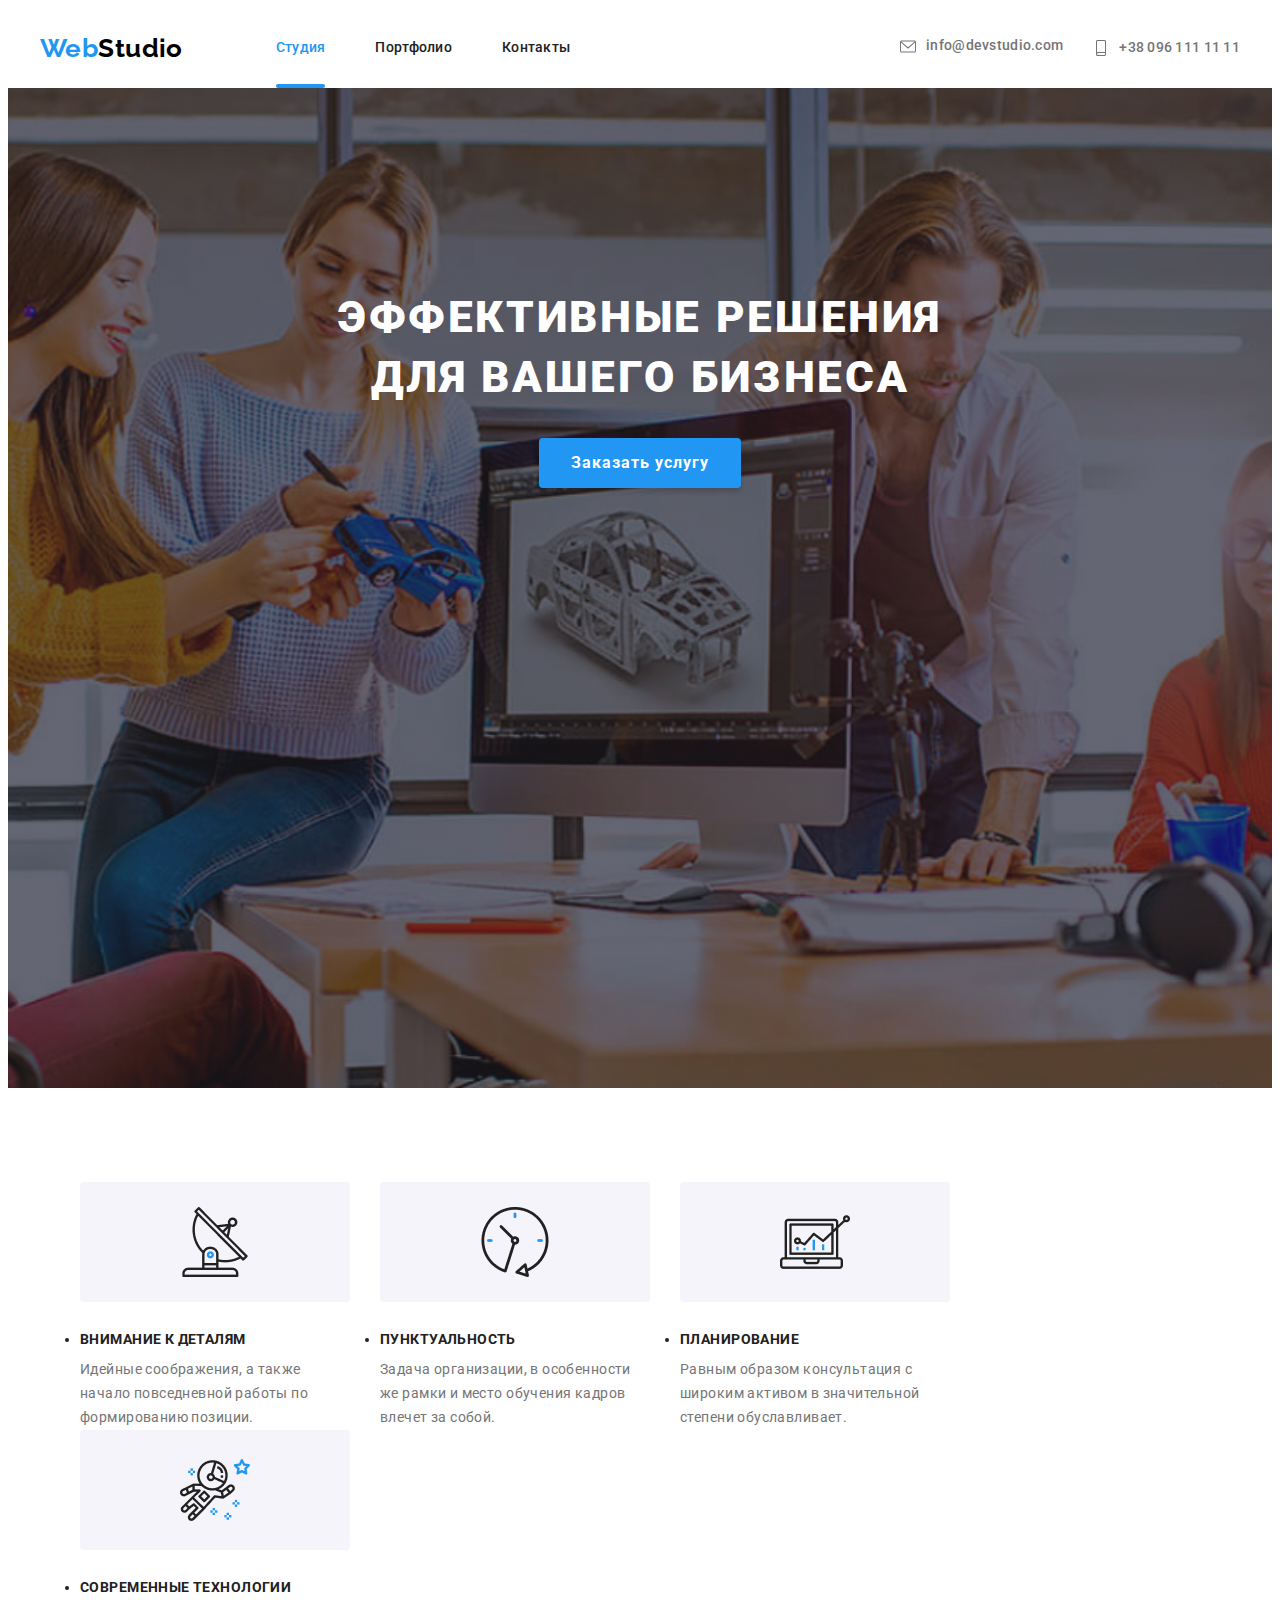
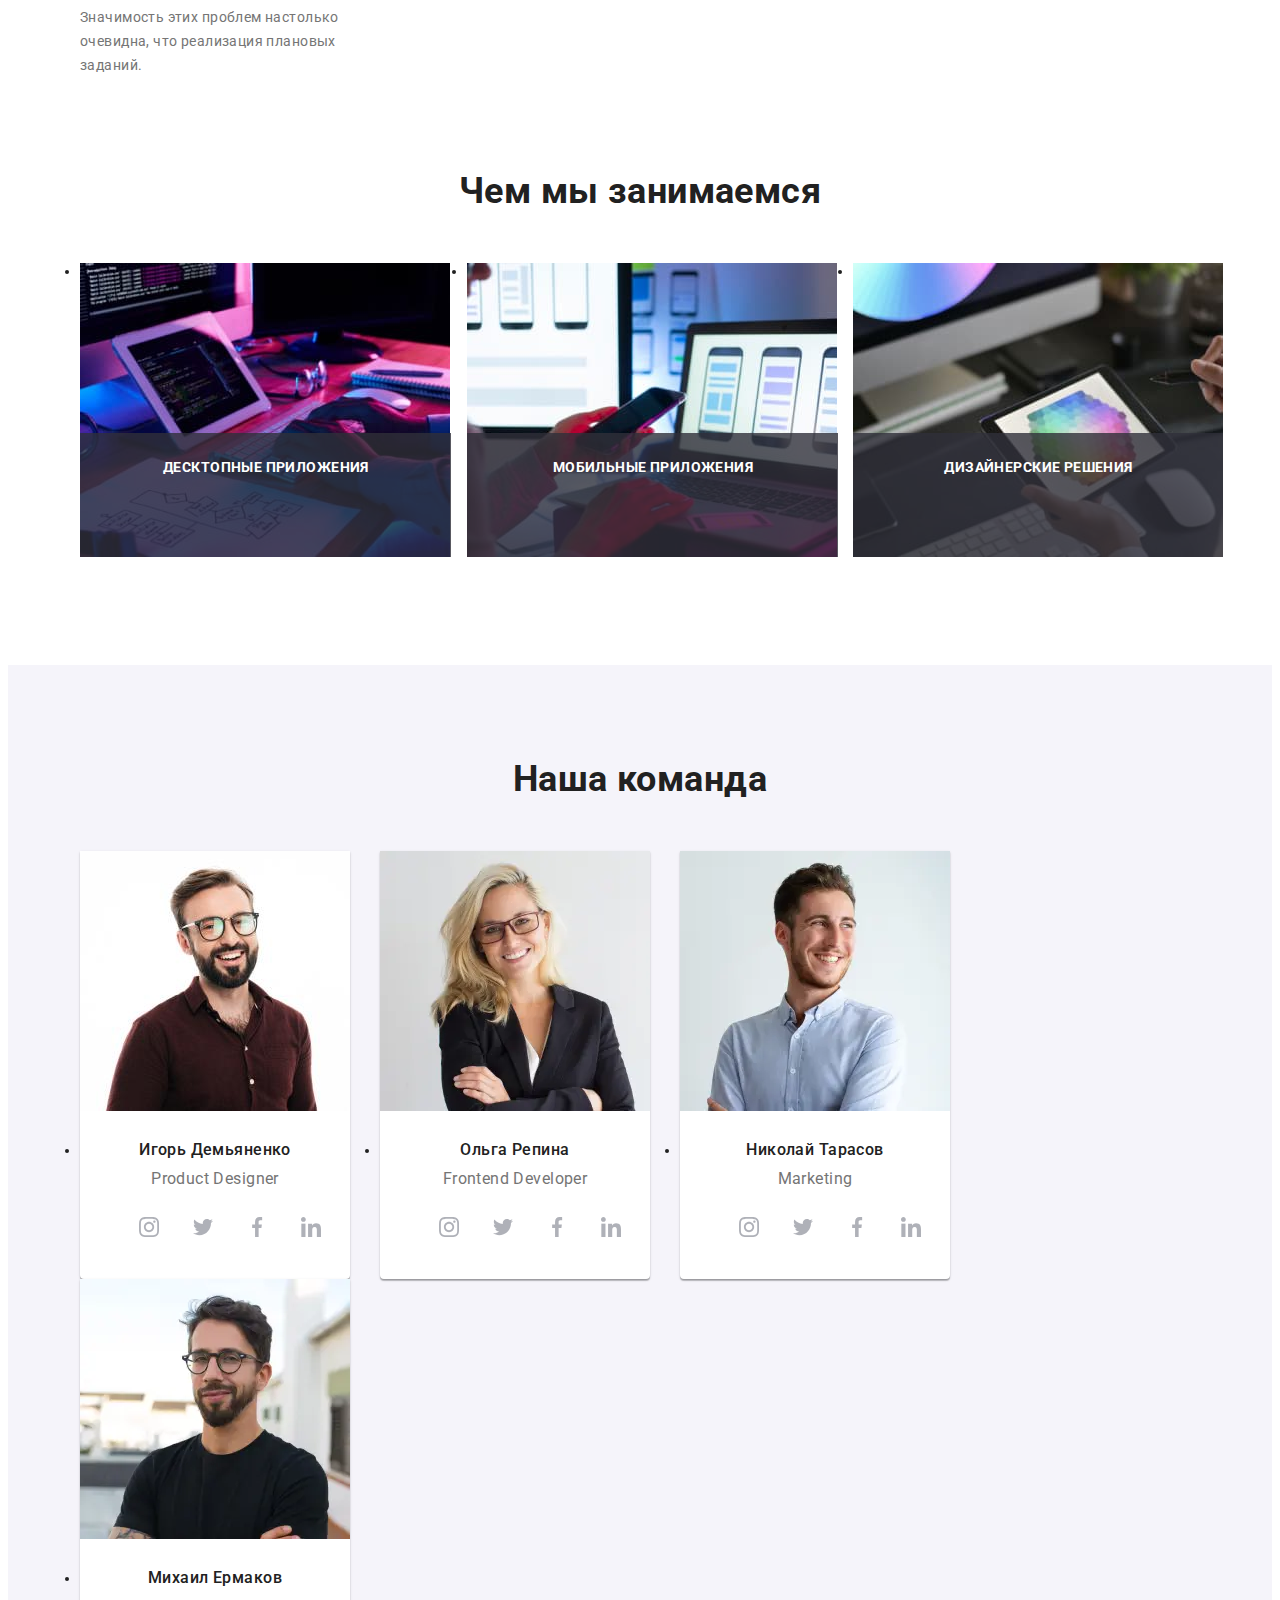
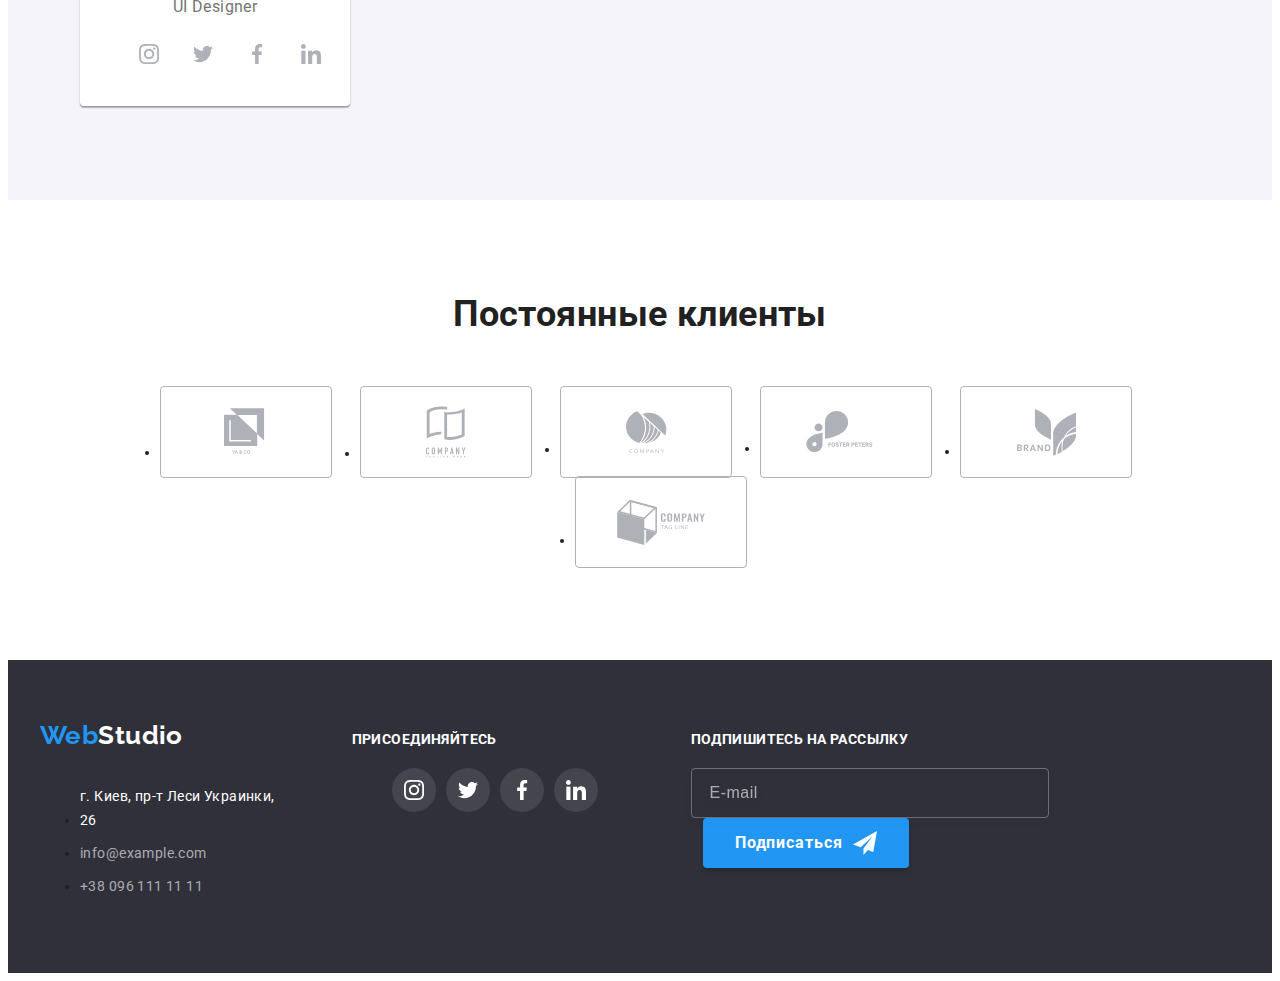
==== commit 1e96aa1f: "refactoring header" ====
--- a/index.html
+++ b/index.html
@@ -20,18 +20,18 @@
   </head>
   <body>
     <!-- Шапка сайта-->
-    <header class="container line">
-      <div class="header-nav">
-        <nav class="header-nav-link header">
+    <header>
+      <div class="container">
+        <nav class="header-nav">
           <a href="./index.html" class="logo link"><span class="logo-word">Web</span>Studio</a>
-          <ul class="site-nav list">
-            <li class="item">
-              <a class="link-nav link current" href="./index.html">Студия</a>
-            </li>
-            <li class="item">
-              <a class="link-nav link" href="./portfolio.html">Портфолио</a>
-            </li>
-            <li class="item"><a class="link-nav link" href="">Контакты</a></li>
+          <ul class="nav list">
+            <li class="nav-item">
+              <a class="nav-link link current" href="./index.html">Студия</a>
+            </li>
+            <li class="nav-item">
+              <a class="nav-link link" href="./portfolio.html">Портфолио</a>
+            </li>
+            <li class="nav-item"><a class="nav-link link" href="">Контакты</a></li>
           </ul>
           <button type="button" class="burger-btn" data-menu-button>
             <svg class="burger-icon">
@@ -39,18 +39,18 @@
             </svg>
           </button>
         </nav>
-        <ul class="kontakt-nav list">
-          <li class="item">
-            <a class="tel-mail link mail" href="mailto:info@devstudio.com">
-              <svg class="tel-icon" width="16" height="21">
+        <ul class="contact-list list">
+          <li class="contact-item">
+            <a class="contact-link link" href="mailto:info@devstudio.com">
+              <svg class="contact-icon" width="16" height="21">
                 <use href="./image/icon/sprite.svg#icon-envelope"></use>
               </svg>
               info@devstudio.com
             </a>
           </li>
-          <li class="item">
-            <a class="tel-mail link tel" href="tel:+380961111111">
-              <svg class="tel-icon" width="16" height="24">
+          <li class="contact-item">
+            <a class="contact-link link" href="tel:+380961111111">
+              <svg class="contact-icon" width="16" height="24">
                 <use href="./image/icon/sprite.svg#icon-smartphone"></use>
               </svg>
               +38 096 111 11 11
--- a/css/main.min.css
+++ b/css/main.min.css
@@ -1 +1 @@
-:root{--main-text-color: #212121;--secondary-text-color: #ffffff;--ouwer-text-color: #757575;--acent-color: #2196f3;--contener-color: #eeeeee;--logo-color-text: #000000;--buttons-port-color: #f5f4fa;--footer-text-color: rgba(255, 255, 255, 0.6);--background-footer-color: #2f303a;--background-section: #e5e5e5;--line-color: #ececec;--background-color: #ffffff;--icon-color: #afb1b8;--main-font: Roboto, sans-serif}body{background-color:var(--background-color);color:var(--main-text-color);font-family:var(--main-font);font-size:14px;letter-spacing:.03em}h1,h2,h3,h4,h5,h6,p{margin:0}img{display:block;max-width:100%;height:auto}address{font-style:normal}button{display:block;cursor:pointer;border:none;border-radius:4px}.section{padding-top:94px;padding-bottom:94px}@media screen and (max-width: 1199px){.section{padding-top:60px;padding-bottom:60px}}.list{list-style:none;padding-left:0;margin:0}.link{text-decoration:none}.container{width:100%;padding:0 15px;margin:0 auto}@media screen and (min-width: 480px){.container{width:480px}}@media screen and (min-width: 768px){.container{width:768px}}@media screen and (min-width: 1200px){.container{width:1200px}}header{min-width:100%;border-bottom:1px solid var(--line-color)}.logo{color:var(--logo-color-text);font-family:Raleway;font-weight:700;font-size:24px;line-height:1.16}.logo-word{color:var(--acent-color)}@media screen and (max-width: 767px){.header{display:flex;align-items:center;justify-content:space-between;padding-top:16px;padding-bottom:16px}.site-nav{display:none}.kontakt-nav{display:none}.burger-btn,.mobile-close-btn{background-color:rgba(0,0,0,0);border:none;padding:0}.burger-icon,.mobile-close-icon{width:40px;height:36px}.burger-icon:hover,.mobile-close-icon:hover{fill:var(--acent-color)}.mobile-close-icon{position:absolute;top:10px;right:15px}.mobile-menu{display:flex;flex-direction:column;position:fixed;width:100%;max-width:480px;height:100vh;max-height:100%;overflow:scroll;top:0;left:0;transform:translateX(-50%);transform:translateY(-100%);background-color:var(--secondary-text-color);z-index:1;transition:all 250ms cubic-bezier(0.4, 0, 0.2, 1)}.mobile-menu.is-open{transform:translateX(0);transform:translateY(0)}.mobile-kontakt-social{position:absolute;bottom:0}.mobile-header-nav{margin-top:10px;padding-left:25px}.mobile-header-nav .site-nav{display:block}.mobile-header-nav .site-nav .item{margin-bottom:32px}.mobile-header-nav .site-nav .item:last-child{margin-bottom:0px}.mobile-header-nav .item{position:relative}.mobile-header-nav .link-nav{color:var(--main-text-color);font-weight:500;line-height:1.18;font-size:40px;letter-spacing:.02em;transition:color 250ms cubic-bezier(0.4, 0, 0.2, 1)}.mobile-header-nav .link-nav:hover{color:var(--acent-color)}.mobile-header-nav .link-nav.current{color:var(--acent-color)}.mobile-kontakt-nav{padding-left:25px}.mobile-kontakt-nav .item{fill:var(--ouwer-text-color);margin-bottom:22px}.mobile-kontakt-nav .item:last-child{margin-bottom:0px}.mobile-kontakt-nav .tel-mail{display:inline-flex;align-items:center;color:var(--ouwer-text-color);font-weight:500;line-height:1.16;font-size:24px;letter-spacing:.02em;transition:color 250ms cubic-bezier(0.4, 0, 0.2, 1),fill 250ms cubic-bezier(0.4, 0, 0.2, 1)}.mobile-kontakt-nav .tel{font-size:34px;line-height:1.18;color:var(--acent-color)}.mobile-social{display:flex;margin-top:34px;padding-bottom:48px;padding-left:25px}.mobile-social .item{margin-right:10px;padding-right:10px;border-right:1px solid rgba(153,101,101,.2)}.mobile-social .item:last-child{margin-right:0px;padding-right:0px;border-right:0px}.mobile-social-link{font-weight:500;font-size:18px;line-height:1.22;letter-spacing:.02em;color:var(--acent-color)}}@media screen and (min-width: 768px){.burger-btn{display:none}.mobile-menu{display:none}.header{padding-top:26px;padding-bottom:26px}.header-nav-link,.site-nav,.header-nav{display:flex;align-items:center;justify-content:space-between;margin:0 auto}.site-nav{margin-left:88px}.site-nav .item{margin-right:50px}.site-nav .item:last-child{margin-right:0px}.link-nav{color:var(--main-text-color);font-weight:500;line-height:1.14;font-size:14px;letter-spacing:.02em;transition:color 250ms cubic-bezier(0.4, 0, 0.2, 1)}.link-nav:hover,.link-nav:focus{color:var(--acent-color)}.link-nav.current{color:var(--acent-color)}.link-nav.current::after{position:relative;content:"";display:block;bottom:-29px;left:0;height:4px;border-radius:2px;background-color:var(--acent-color)}.kontakt-nav{display:block;margin-left:84px}.kontakt-nav .item{fill:var(--ouwer-text-color);margin-bottom:10px}.kontakt-nav .item:last-child{margin-bottom:0px}.tel-mail{display:inline-flex;align-items:center;color:var(--ouwer-text-color);font-weight:500;line-height:1.16;font-size:12px;letter-spacing:.02em;transition:color 250ms cubic-bezier(0.4, 0, 0.2, 1),fill 250ms cubic-bezier(0.4, 0, 0.2, 1)}.tel-mail:hover,.tel-mail:focus{color:var(--acent-color);fill:var(--acent-color)}.tel-icon{margin-right:8px}}@media screen and (min-width: 1200px){.header-nav{justify-content:space-between}.logo{font-size:26px;line-height:1.19}.site-nav{margin-left:93px}.kontakt-nav .item{margin-bottom:0px}.link-nav.current::after{bottom:-31px}}.header-nav{width:100%}@media screen and (min-width: 480px){.header-nav{width:450px}}@media screen and (min-width: 1200px){.site-nav{display:flex;margin-left:93px}.site-nav .item{margin-right:50px}.site-nav .item:last-child{margin-right:0px}.item{position:relative}.link-nav{color:var(--main-text-color);font-weight:500;line-height:1.14;font-size:14px;letter-spacing:.02em;transition:color 250ms cubic-bezier(0.4, 0, 0.2, 1)}.link-nav:hover,.link-nav:focus{color:var(--acent-color)}.link-nav.current{color:var(--acent-color)}.link-nav.current::after{position:relative;content:"";display:block;bottom:-30px;left:0;height:4px;border-radius:2px;background-color:var(--acent-color)}}@media screen and (min-width: 1200px){.kontakt-nav{display:flex;margin-left:auto;align-items:center}.kontakt-nav .item{fill:var(--ouwer-text-color);margin-right:50px}.kontakt-nav .item:last-child{margin-right:0px}.tel-mail{display:inline-flex;align-items:center;color:var(--ouwer-text-color);font-weight:500;line-height:1.14;font-size:14px;letter-spacing:.02em;transition:color 250ms cubic-bezier(0.4, 0, 0.2, 1),fill 250ms cubic-bezier(0.4, 0, 0.2, 1)}.tel-mail:hover,.tel-mail:focus{color:var(--acent-color);fill:var(--acent-color)}.tel-icon{margin-right:10px}}@media screen and (max-width: 767px){.hero-section{max-width:480px;height:400px;margin-left:auto;margin-right:auto;text-align:center;background-image:linear-gradient(rgba(47, 48, 58, 0.4), rgba(47, 48, 58, 0.4)),url(../image/index/mobile-hero-img1x.jpg);background-color:var(--background-hero-img);background-repeat:no-repeat;background-position:center;background-size:cover}}@media screen and (max-width: 767px)and (min-device-pixel-ratio: 2),screen and (max-width: 767px)and (min-resolution: 192dpi),screen and (max-width: 767px)and (min-resolution: 2dppx){.hero-section{background-image:url(../image/index/hero-img@2x.jpg)}}@media screen and (max-width: 767px){.hero{padding-top:118px;padding-bottom:118px}}@media screen and (max-width: 767px){.hero-button{min-width:200px;display:inline-block;border:0px;padding:10px 32px;border-radius:4px;box-shadow:0px 4px 4px rgba(0,0,0,.15);color:var(--background-color);background-color:var(--acent-color);cursor:pointer;font-family:Roboto;font-weight:700;font-size:16px;line-height:1.87;letter-spacing:.06em}}@media screen and (max-width: 767px){.hero-title{margin-bottom:30px;color:var(--secondary-text-color);font-weight:900;font-size:26px;line-height:1.62;letter-spacing:.06em;text-transform:uppercase}}@media screen and (min-width: 768px){.hero-section{max-width:768px;height:400px;margin-left:auto;margin-right:auto;text-align:center;background-image:linear-gradient(rgba(47, 48, 58, 0.4), rgba(47, 48, 58, 0.4)),url(../image/index/tablet-hero-img.jpg);background-color:var(--background-hero-img);background-repeat:no-repeat;background-position:center;background-size:cover}}@media screen and (min-width: 768px)and (min-device-pixel-ratio: 2),screen and (min-width: 768px)and (min-resolution: 192dpi),screen and (min-width: 768px)and (min-resolution: 2dppx){.hero-section{background-image:url(../image/index/hero-img@2x.jpg)}}@media screen and (min-width: 768px){.hero{padding-top:118px;padding-bottom:118px}}@media screen and (min-width: 768px){.hero-button{min-width:200px;display:inline-block;border:0px;padding:10px 32px;border-radius:4px;box-shadow:0px 4px 4px rgba(0,0,0,.15);color:var(--background-color);background-color:var(--acent-color);cursor:pointer;font-family:Roboto;font-weight:700;font-size:16px;line-height:1.87;letter-spacing:.06em}}@media screen and (min-width: 768px){.hero-title{margin-bottom:30px;color:var(--secondary-text-color);font-weight:900;font-size:26px;line-height:1.62;letter-spacing:.06em;text-transform:uppercase}}@media screen and (min-width: 1200px){.hero-section{max-width:1600px;height:600px;background-image:linear-gradient(rgba(47, 48, 58, 0.4), rgba(47, 48, 58, 0.4)),url(../image/index/desktop-hero-img.jpg)}}@media screen and (min-width: 1200px)and (min-device-pixel-ratio: 2),screen and (min-width: 1200px)and (min-resolution: 192dpi),screen and (min-width: 1200px)and (min-resolution: 2dppx){.hero-section{background-image:url(../image/index/desktop-hero-img@2x.jpg)}}@media screen and (min-width: 1200px){.hero{padding-top:200px;padding-bottom:200px}}@media screen and (min-width: 1200px){.hero-title{font-weight:900;font-size:44px;line-height:1.36}}.backdrop{position:fixed;top:0px;left:0px;width:100%;height:100%;background:rgba(0,0,0,.5);transition:all 250ms cubic-bezier(0.4, 0, 0.2, 1)}.backdrop.is-hidden{visibility:hidden;opacity:0;pointer-events:none}.modal{position:absolute;top:50%;left:50%;transform:translate(-50%, -50%);width:95%;max-width:450px;height:95%;max-height:609px;overflow:scroll;border-radius:4px;background:var(--background-color);box-shadow:0px 1px 3px rgba(0,0,0,.12),0px 1px 1px rgba(0,0,0,.14),0px 2px 1px rgba(0,0,0,.2);padding:40px}.modal-close{position:absolute;display:flex;justify-content:center;align-items:center;top:8px;right:8px;width:30px;height:30px;background:rgba(0,0,0,0);border:1px solid rgba(0,0,0,.1);border-radius:50%;cursor:pointer}.modal-icon{align-items:center;width:17px;height:17px}.modal-icon:focus{fill:var(--acent-color)}.title-modal{font-size:20px;line-height:1.5;text-align:center;font-weight:bold;margin-bottom:12px}.modal-form{display:flex;flex-direction:column}.modal-form-label{font-weight:normal;font-size:12px;line-height:1.16;margin-top:10px;letter-spacing:.01em;color:var(--ouwer-text-color)}.modal-form-input-icon{display:block;position:relative;margin-top:4px}.modal-form-input{display:block;width:100%;height:40px;padding-left:42px;border:1px solid rgba(33,33,33,.2);border-radius:4px;transition:border-color 250ms cubic-bezier(0.4, 0, 0.2, 1)}.modal-form-input:focus{outline:none;border-color:var(--acent-color)}.modal-form-input:focus+.modal-form-icon{fill:var(--acent-color)}.modal-form-icon{position:absolute;top:50%;left:12px;transform:translateY(-50%);align-items:center;width:18px;height:18px;fill:var(--main-text-color) transition fill 250ms cubic-bezier(0.4, 0, 0.2, 1)}.modal-form-comment{font-style:normal;font-weight:normal;font-size:12px;line-height:1.16;letter-spacing:.01em;margin-top:4px;height:120px;border:1px solid rgba(33,33,33,.2);border-radius:4px;transition:border-color 250ms cubic-bezier(0.4, 0, 0.2, 1);resize:none;padding:12px 16px}.modal-form-comment::placeholder{font-style:normal;font-weight:normal;font-size:12px;line-height:1.16;letter-spacing:.01em;color:rgba(117,117,117,.5)}.modal-form-comment:focus{outline:none;border-color:var(--acent-color)}.modal-form-policy{display:flex;align-items:center;flex-wrap:wrap;margin-top:20px;font-style:normal;font-weight:normal;font-size:12px;line-height:1.17;letter-spacing:.03em;color:var(--ouwer-text-color)}.modal-form-policy::before{content:"";display:inline-block;width:16px;height:15px;margin-right:9px;background-image:url(../image/icon/icon-check-0.svg)}.policy-link{color:var(--acent-color);margin-left:5px}.modal-form-checkbox:checked+.modal-form-policy::before{background-image:url(../image/icon/icon-check.svg)}.modal-btn{align-self:center;margin-top:30px}@media screen and (min-width: 1200px){.modal{width:100%;max-width:528px;height:100%;max-height:581px}.title-modal{font-size:20px;line-height:1.15}.modal-form-policy{font-size:14px;line-height:1.71}}@media screen and (max-width: 767px){.features{padding-top:60px}.features-list{display:flex;flex-wrap:wrap}.features-item{width:100%;margin-bottom:30px}.features-item:last-child{margin-bottom:0px}.title-hide{position:absolute;width:1px;height:1px;margin:-1px;padding:0;overflow:hidden;border:0;clip:rect(0 0 0 0)}.features-title{margin-top:0px;margin-bottom:10px;text-align:center;font-weight:700;font-size:14px;line-height:1.14;text-transform:uppercase}.features-title::before{content:"";display:block;width:100%;height:120px;margin-bottom:30px;border-radius:4px;background-color:var(--buttons-port-color);background-repeat:no-repeat;background-position:center}.icon-antenna::before{background-image:url(../image/icon/antenna-1.png)}.icon-clock::before{background-image:url(../image/icon/clock-1.png)}.icon-diagram::before{background-image:url(../image/icon/diagram-1.png)}.icon-astronaut::before{background-image:url(../image/icon/astronaut-1.png)}.features-text{margin-top:0px;margin-bottom:0px;color:var(--ouwer-text-color);font-weight:400;font-size:14px;line-height:1.71}}@media screen and (min-width: 768px){.features{padding-top:60px;padding-bottom:60px}}@media screen and (min-width: 768px)and (min-width: 1200px){.features{padding-bottom:0px}}@media screen and (min-width: 768px){.features-list{display:flex;flex-wrap:wrap;margin:-15px}}@media screen and (min-width: 768px)and (min-width: 1200px){.features-list{margin:0px}}@media screen and (min-width: 768px){.features-item{width:354px;margin:15px}}@media screen and (min-width: 768px)and (min-width: 1200px){.features-item{margin:0px}}@media screen and (min-width: 768px){.title-hide{position:absolute;width:1px;height:1px;margin:-1px;padding:0;overflow:hidden;border:0;clip:rect(0 0 0 0)}}@media screen and (min-width: 768px){.features-title{margin-top:0px;margin-bottom:10px;font-weight:700;font-size:14px;line-height:1.14;text-transform:uppercase}.features-title::before{content:"";display:block;width:100%;height:120px;margin-bottom:30px;border-radius:4px;background-color:var(--buttons-port-color);background-repeat:no-repeat;background-position:center}}@media screen and (min-width: 768px){.icon-antenna::before{background-image:url(../image/icon/antenna-1.png)}}@media screen and (min-width: 768px){.icon-clock::before{background-image:url(../image/icon/clock-1.png)}}@media screen and (min-width: 768px){.icon-diagram::before{background-image:url(../image/icon/diagram-1.png)}}@media screen and (min-width: 768px){.icon-astronaut::before{background-image:url(../image/icon/astronaut-1.png)}}@media screen and (min-width: 768px){.features-text{color:var(--ouwer-text-color);font-weight:400;font-size:14px;line-height:1.71}}@media screen and (min-width: 1200px){.features{padding-top:94px}.features-item{width:270px;margin-right:30px}.features-item:last-child{margin-right:0px}}@media screen and (max-width: 1199px){.work{display:none}}@media screen and (min-width: 1200px){.work{padding-top:94px;padding-bottom:94px}.work-list{display:flex}.work-list .work-img{margin-right:30px}.section-title-work{margin-top:0px;margin-bottom:50px;font-weight:700;font-size:36px;line-height:1.16;text-align:center}.work-card-overlay{position:relative}.work-overlay-text{position:absolute;bottom:0px;left:0px;max-width:100%;height:70px;background:rgba(47,48,58,.8);color:var(--secondary-text-color);font-weight:700;font-size:14px;line-height:1.14;text-align:center;text-transform:uppercase}.work-desktop{padding:27px 82px 27px 83px}.work-mob{padding:27px 85px 27px 86px}.work-design{padding:27px 90px 27px 91px}}@media screen and (max-width: 767px){.team-section{background-color:var(--buttons-port-color)}.section-title-team{margin-top:0px;margin-bottom:30px;font-weight:700;font-size:28px;line-height:1.17;text-align:center}.card-team{background-color:var(--background-color);width:100%;margin-bottom:30px;box-shadow:0px 1px 3px rgba(0,0,0,.12),0px 1px 1px rgba(0,0,0,.14),0px 2px 1px rgba(0,0,0,.2);border-radius:0px 0px 4px 4px}.card-team:last-child{margin-bottom:0px}.team{padding-top:60px;padding-bottom:60px}.team-name{margin-top:30px;margin-bottom:0px;font-weight:500;font-size:16px;line-height:1.18;text-align:center}.team-work{margin-top:10px;margin-bottom:16px;color:var(--ouwer-text-color);font-weight:400;font-size:16px;line-height:1.18;text-align:center}.social{display:flex;justify-content:center;width:206px;margin-left:auto;margin-right:auto;padding-bottom:24px}.social-link{display:flex;justify-content:center;align-items:center;width:44px;height:44px;border-radius:50%;cursor:pointer;fill:var(--icon-color);transition:fill 250ms cubic-bezier(0.4, 0, 0.2, 1),background-color 250ms cubic-bezier(0.4, 0, 0.2, 1)}.social-link:last-child{margin-right:0px}.social-link:hover,.social-link:focus{background-color:var(--acent-color);fill:var(--secondary-text-color)}.social-item{display:flex;width:44px;height:44px;border-radius:50%;margin-right:10px}.social-icon{align-items:center;width:20px;height:20px}}@media screen and (min-width: 768px){.team-section{background-color:var(--buttons-port-color)}.section-title-team{margin-top:0px;margin-bottom:30px;font-weight:700;font-size:28px;line-height:1.17;text-align:center}.team-cards{display:flex;flex-wrap:wrap;margin:-15px}}@media screen and (min-width: 768px)and (min-width: 1200px){.team-cards{margin:0px}}@media screen and (min-width: 768px){.card-team{background-color:var(--background-color);width:354px;margin:15px;box-shadow:0px 1px 3px rgba(0,0,0,.12),0px 1px 1px rgba(0,0,0,.14),0px 2px 1px rgba(0,0,0,.2);border-radius:0px 0px 4px 4px}}@media screen and (min-width: 768px)and (min-width: 1200px){.card-team{margin:0px}}@media screen and (min-width: 768px){.team{padding-top:60px;padding-bottom:60px}}@media screen and (min-width: 768px){.team-name{margin-top:30px;margin-bottom:0px;font-weight:500;font-size:16px;line-height:1.18;text-align:center}}@media screen and (min-width: 768px){.team-work{margin-top:10px;margin-bottom:16px;color:var(--ouwer-text-color);font-weight:400;font-size:16px;line-height:1.18;text-align:center}}@media screen and (min-width: 768px){.social{display:flex;justify-content:center;width:206px;margin-left:auto;margin-right:auto;padding-bottom:24px}}@media screen and (min-width: 768px)and (min-width: 1200px){.social{padding-bottom:0px}}@media screen and (min-width: 768px){.social-link{display:flex;justify-content:center;align-items:center;width:44px;height:44px;border-radius:50%;cursor:pointer;fill:var(--icon-color);transition:fill 250ms cubic-bezier(0.4, 0, 0.2, 1),background-color 250ms cubic-bezier(0.4, 0, 0.2, 1)}.social-link:last-child{margin-right:0px}.social-link:hover,.social-link:focus{background-color:var(--acent-color);fill:var(--secondary-text-color)}}@media screen and (min-width: 768px){.social-item{display:flex;width:44px;height:44px;border-radius:50%;margin-right:10px}}@media screen and (min-width: 768px){.social-icon{align-items:center;width:20px;height:20px}}@media screen and (min-width: 1200px){.section-title-team{margin-bottom:50px;font-size:36px;line-height:1.16}.card-team{width:270px;margin-right:30px;box-shadow:0px 1px 3px rgba(0,0,0,.12),0px 1px 1px rgba(0,0,0,.14),0px 2px 1px rgba(0,0,0,.2);border-radius:0px 0px 4px 4px}.card-team:last-child{margin-right:0px}.team{padding-top:94px;padding-bottom:94px}.social{margin-bottom:30px}}@media screen and (min-width: 768px){.team-list{display:flex;gap:30px}}@media screen and (max-width: 767px){.team-item:not(:last-child){margin-bottom:30px}}@media screen and (max-width: 767px){.client-section{padding-top:60px;padding-bottom:60px}.client-title{margin-top:0px;margin-bottom:30px;font-weight:700;font-size:28px;line-height:1.18;text-align:center}.client-list{display:flex;flex-wrap:wrap;margin:-15px}.client-item{width:210px;height:90px;margin:15px}.client-link{display:flex;justify-content:center;align-items:center;width:100%;height:100%;cursor:pointer;border:1px solid var(--icon-color);fill:var(--icon-color);border-radius:4px;transition:fill 250ms cubic-bezier(0.4, 0, 0.2, 1),border 250ms cubic-bezier(0.4, 0, 0.2, 1)}.client-link:hover,.client-link:focus{fill:var(--acent-color);border:1px solid var(--acent-color)}.client-icon{display:flex;justify-content:center}.logo-1{width:44.27px;height:49.23px}.logo-2{width:40px;height:52px}.logo-3{width:41px;height:42.6px}.logo-4{width:79.66px;height:42.02px}.logo-5{width:59px;height:47px}.logo-6{width:88.48px;height:45.44px}}@media screen and (min-width: 768px){.client-section{padding-top:60px;padding-bottom:60px}.client-title{margin-bottom:30px;font-weight:700;font-size:28px;line-height:1.18;text-align:center}.client-list{display:flex;flex-wrap:wrap;margin:-15px}}@media screen and (min-width: 768px)and (min-width: 1200px){.client-list{margin:0px}}@media screen and (min-width: 768px){.client-item{width:226px;height:90px;margin:15px}}@media screen and (min-width: 768px)and (min-width: 1200px){.client-item{margin:0px}}@media screen and (min-width: 768px){.client-link{display:flex;justify-content:center;align-items:center;width:100%;height:100%;cursor:pointer;border:1px solid var(--icon-color);fill:var(--icon-color);border-radius:4px;transition:fill 250ms cubic-bezier(0.4, 0, 0.2, 1),border 250ms cubic-bezier(0.4, 0, 0.2, 1)}.client-link:hover,.client-link:focus{fill:var(--acent-color);border:1px solid var(--acent-color)}}@media screen and (min-width: 768px){.client-icon{display:flex;justify-content:center}}@media screen and (min-width: 768px){.logo-1{width:44.27px;height:49.23px}}@media screen and (min-width: 768px){.logo-2{width:40px;height:52px}}@media screen and (min-width: 768px){.logo-3{width:41px;height:42.6px}}@media screen and (min-width: 768px){.logo-4{width:79.66px;height:42.02px}}@media screen and (min-width: 768px){.logo-5{width:59px;height:47px}}@media screen and (min-width: 768px){.logo-6{width:88.48px;height:45.44px}}@media screen and (min-width: 1200px){.client-section{padding-top:94px;padding-bottom:94px}.client-title{margin-bottom:50px;font-size:36px;line-height:1.16}.client-list{display:flex;justify-content:center}.client-item{width:170px;height:90px;margin-right:30px}.client-item:last-child{margin-right:0px}}@media screen and (max-width: 767px){.portfolio-filters{display:flex;flex-wrap:wrap;padding-bottom:40px}.portfolio-button:not(:last-child){margin-right:8px;padding-bottom:15px}.button{display:inline-block;color:var(--main-text-color);background-color:var(--buttons-port-color);font-family:Roboto;font-weight:500;font-size:16px;line-height:1.62;letter-spacing:.03em;text-align:center;border:0px;border-radius:4px;padding:6px 22px;transition:color 250ms cubic-bezier(0.4, 0, 0.2, 1),background-color 250ms cubic-bezier(0.4, 0, 0.2, 1),box-shadow 250ms cubic-bezier(0.4, 0, 0.2, 1)}.button:hover,.button:focus{color:var(--background-color);background-color:var(--acent-color);cursor:pointer;box-shadow:0px 3px 1px rgba(0,0,0,.1),0px 1px 2px rgba(0,0,0,.08),0px 2px 2px rgba(0,0,0,.12)}.button:active{color:var(--background-color);background-color:var(--acent-color)}}@media screen and (min-width: 768px){.portfolio-filters{display:flex;justify-content:center;padding-bottom:30px}.portfolio-button:not(:last-child){margin-right:8px}.button{display:inline-block;color:var(--main-text-color);background-color:var(--buttons-port-color);font-family:Roboto;font-weight:500;font-size:16px;line-height:1.62;letter-spacing:.03em;text-align:center;border:0px;border-radius:4px;padding:6px 22px;transition:color 250ms cubic-bezier(0.4, 0, 0.2, 1),background-color 250ms cubic-bezier(0.4, 0, 0.2, 1),box-shadow 250ms cubic-bezier(0.4, 0, 0.2, 1)}.button:hover,.button:focus{color:var(--background-color);background-color:var(--acent-color);cursor:pointer;box-shadow:0px 3px 1px rgba(0,0,0,.1),0px 1px 2px rgba(0,0,0,.08),0px 2px 2px rgba(0,0,0,.12)}.button:active{color:var(--background-color);background-color:var(--acent-color)}}@media screen and (min-width: 1200px){.portfolio-filters{display:flex;justify-content:center;margin-bottom:50px}.portfolio-filters .button:first-child{margin-right:0px}.button{display:inline-block;color:var(--main-text-color);background-color:var(--buttons-port-color);font-family:Roboto;font-weight:500;font-size:16px;line-height:1.62;letter-spacing:.03em;text-align:center;border:0px;border-radius:4px;padding:6px 22px;margin-left:8px;transition:color 250ms cubic-bezier(0.4, 0, 0.2, 1),background-color 250ms cubic-bezier(0.4, 0, 0.2, 1),box-shadow 250ms cubic-bezier(0.4, 0, 0.2, 1)}.button:hover,.button:focus{color:var(--background-color);background-color:var(--acent-color);cursor:pointer;box-shadow:0px 3px 1px rgba(0,0,0,.1),0px 1px 2px rgba(0,0,0,.08),0px 2px 2px rgba(0,0,0,.12)}.button:active{color:var(--background-color);background-color:var(--acent-color)}}@media screen and (max-width: 767px){.portfolio-section{padding-top:60px;padding-bottom:60px}.project{max-width:450px;border:1px solid var(--contener-color);margin-bottom:30px}.project:last-child{margin-bottom:0px}.project-card-link{display:block;transition:box-shadow 250ms cubic-bezier(0.4, 0, 0.2, 1)}.project-card-link:hover,.project-card-link:focus{box-shadow:0px 1px 1px rgba(0,0,0,.12),0px 4px 4px rgba(0,0,0,.06),1px 4px 6px rgba(197,156,156,.16)}.project-card-link:hover .overlay-text-conteiner,.project-card-link:focus .overlay-text-conteiner{transform:translateY(0)}.card-text{padding:20px 24px}.project-title{margin-bottom:4px;color:var(--main-text-color);font-weight:700;font-size:18px;line-height:2;letter-spacing:.06em}.project-name{margin-top:0px;color:var(--ouwer-text-color);font-weight:400;font-size:16px;line-height:1.87}.portfolio-card-overlay{position:relative;overflow:hidden}.overlay-text-conteiner{position:absolute;top:0px;left:0px;width:100%;height:100%;background:rgba(33,150,243,.9);color:var(--secondary-text-color);transform:translateY(100%);transition:transform 250ms cubic-bezier(0.4, 0, 0.2, 1)}.overlay-text{padding:63px 24px;font-style:normal;font-weight:normal;font-size:18px;line-height:1.56}}@media screen and (min-width: 768px){.portfolio-section{padding-top:60px;padding-bottom:60px}.project-card{display:flex;flex-wrap:wrap;margin:-15px}}@media screen and (min-width: 768px)and (min-width: 1200px){.project-card{margin:0px}}@media screen and (min-width: 768px){.project{width:354px;border:1px solid var(--contener-color);margin:15px}}@media screen and (min-width: 768px)and (min-width: 1200px){.project{margin:0px}}@media screen and (min-width: 768px){.project-card-link{display:block;transition:box-shadow 250ms cubic-bezier(0.4, 0, 0.2, 1)}.project-card-link:hover,.project-card-link:focus{box-shadow:0px 1px 1px rgba(0,0,0,.12),0px 4px 4px rgba(0,0,0,.06),1px 4px 6px rgba(197,156,156,.16)}.project-card-link:hover .overlay-text-conteiner,.project-card-link:focus .overlay-text-conteiner{transform:translateY(0)}}@media screen and (min-width: 768px){.card-text{padding:20px 24px}}@media screen and (min-width: 768px){.project-title{margin-bottom:4px;color:var(--main-text-color);font-weight:700;font-size:18px;line-height:2;letter-spacing:.06em}}@media screen and (min-width: 768px){.project-name{margin-top:0px;color:var(--ouwer-text-color);font-weight:400;font-size:16px;line-height:1.87}}@media screen and (min-width: 768px){.portfolio-card-overlay{position:relative;overflow:hidden}}@media screen and (min-width: 768px){.overlay-text-conteiner{position:absolute;top:0px;left:0px;width:100%;height:100%;background:rgba(33,150,243,.9);color:var(--secondary-text-color);transform:translateY(100%);transition:transform 250ms cubic-bezier(0.4, 0, 0.2, 1)}}@media screen and (min-width: 768px){.overlay-text{padding:63px 24px;font-style:normal;font-weight:normal;font-size:18px;line-height:1.56}}@media screen and (min-width: 1200px){.portfolio-section{padding-top:94px;padding-bottom:94px}.project{width:370px;margin-right:30px;margin-bottom:30px}.project:nth-child(3n){margin-right:0px}.project:nth-last-child(-n+3){margin-bottom:0px}}@media screen and (max-width: 767px){.footer-background{background-color:var(--background-footer-color)}.footer{padding-top:60px;padding-bottom:60px}.footer-flex{display:flex;align-items:center;flex-direction:column}.footer-nav{margin-bottom:60px;text-align:center}.logo-footer{display:inline-block;margin-bottom:20px;color:var(--secondary-text-color);font-family:Raleway;font-weight:700;font-size:24px;line-height:1.17}.tel-mail-footer{display:inline-block;margin-bottom:9px;color:var(--footer-text-color);font-weight:400;font-size:14px;line-height:1.71}.tel{margin-bottom:0px}.footer-map{display:inline-block;margin-bottom:9px;color:var(--secondary-text-color);font-weight:400;font-size:14px;line-height:1.71}.container-social-link{display:inline-block;text-align:center}.footer-social{display:flex;justify-content:center;width:206px;margin-left:auto;margin-right:auto;margin-bottom:60px}.footer-social-link{display:flex;justify-content:center;align-items:center;width:44px;height:44px;border-radius:50%;cursor:pointer;fill:var(--secondary-text-color);background:rgba(255,255,255,.1);transition:fill 250ms cubic-bezier(0.4, 0, 0.2, 1),background-color 250ms cubic-bezier(0.4, 0, 0.2, 1)}.footer-social-link:hover,.footer-social-link:focus{background-color:var(--acent-color);fill:var(--secondary-text-color)}.footer-social-item{display:flex;width:44px;height:44px;border-radius:50%;margin-right:10px}.footer-social-item:last-child{margin-right:0px}.footer-social-icon{align-items:center;width:20px;height:20px}.form-footer{width:100%;text-align:center}.footer-title{margin-top:0px;margin-bottom:20px;color:var(--secondary-text-color);font-weight:700;font-size:14px;line-height:1.14;text-transform:uppercase}.footer-input{width:100%;height:50px;border:1px solid rgba(255,255,255,.3);box-sizing:border-box;filter:drop-shadow(0px 4px 4px rgba(0, 0, 0, 0.15));border-radius:4px;background:inherit;color:var(--secondary-text-color)}.footer-input::placeholder{font-weight:normal;font-size:16px;line-height:1.25;padding-left:16px;display:flex;align-items:center;letter-spacing:.03em;color:rgba(255,255,255,.6)}.footer-btn{display:inline-flex;margin-top:20px;align-items:center}.footer-btn-icon{margin-left:10px;width:24px;height:24px}}@media screen and (min-width: 768px){.footer-background{background-color:var(--background-footer-color)}.footer{padding-top:60px;padding-bottom:60px}.footer-flex{display:flex;justify-content:center;flex-wrap:wrap}}@media screen and (min-width: 768px)and (min-width: 1200px){.footer-flex{justify-content:normal;flex-wrap:nowrap}}@media screen and (min-width: 768px){.footer-nav{margin-bottom:60px;margin-right:165px;text-align:center}}@media screen and (min-width: 768px)and (min-width: 1200px){.footer-nav{margin-bottom:0px;text-align:start}}@media screen and (min-width: 768px){.logo-footer{display:inline-block;margin-bottom:20px;color:var(--secondary-text-color);font-family:Raleway;font-weight:700;font-size:24px;line-height:1.17}}@media screen and (min-width: 768px){.tel-mail-footer{display:inline-block;margin-bottom:9px;color:var(--footer-text-color);font-weight:400;font-size:14px;line-height:1.71}}@media screen and (min-width: 768px){.tel{margin-bottom:0px}}@media screen and (min-width: 768px){.footer-map{display:inline-block;margin-bottom:9px;color:var(--secondary-text-color);font-weight:400;font-size:14px;line-height:1.71}}@media screen and (min-width: 768px){.container-social-link{display:inline-block;text-align:center}}@media screen and (min-width: 768px)and (min-width: 1200px){.container-social-link{text-align:start}}@media screen and (min-width: 768px){.footer-social{display:flex;justify-content:center;width:206px;margin-left:auto;margin-right:auto;margin-bottom:60px}}@media screen and (min-width: 768px){.footer-social-link{display:flex;justify-content:center;align-items:center;width:44px;height:44px;border-radius:50%;cursor:pointer;fill:var(--secondary-text-color);background:rgba(255,255,255,.1);transition:fill 250ms cubic-bezier(0.4, 0, 0.2, 1),background-color 250ms cubic-bezier(0.4, 0, 0.2, 1)}.footer-social-link:hover,.footer-social-link:focus{background-color:var(--acent-color);fill:var(--secondary-text-color)}}@media screen and (min-width: 768px){.footer-social-item{display:flex;width:44px;height:44px;border-radius:50%;margin-right:10px}.footer-social-item:last-child{margin-right:0px}}@media screen and (min-width: 768px){.footer-social-icon{align-items:center;width:20px;height:20px}}@media screen and (min-width: 768px){.form-footer{text-align:center}}@media screen and (min-width: 768px)and (min-width: 1200px){.form-footer{text-align:start}}@media screen and (min-width: 768px){.footer-title{margin-top:0px;margin-bottom:20px;color:var(--secondary-text-color);font-weight:700;font-size:14px;line-height:1.14;text-transform:uppercase}}@media screen and (min-width: 768px){.footer-input{width:100%;height:50px;border:1px solid rgba(255,255,255,.3);box-sizing:border-box;filter:drop-shadow(0px 4px 4px rgba(0, 0, 0, 0.15));border-radius:4px;background:inherit;color:var(--secondary-text-color)}.footer-input::placeholder{font-weight:normal;font-size:16px;line-height:1.25;padding-left:16px;display:flex;align-items:center;letter-spacing:.03em;color:rgba(255,255,255,.6)}}@media screen and (min-width: 768px){.footer-btn{display:inline-flex;margin-top:20px;align-items:center}}@media screen and (min-width: 768px)and (min-width: 1200px){.footer-btn{margin-top:0px}}@media screen and (min-width: 768px){.footer-btn-icon{margin-left:10px;width:24px;height:24px}}@media screen and (min-width: 1200px){.footer-flex{align-items:baseline}.footer-nav{margin-right:70px}.logo-footer{font-size:26px;line-height:1.19}.container-social-link{display:inline-block}.footer-social{margin-bottom:30px}.footer-social-link:last-child{margin-right:0px}.form-footer{height:86px;margin-left:93px}.footer-input{width:358px}.footer-btn{display:inline-flex;margin-left:12px;align-items:center}}/*# sourceMappingURL=main.min.css.map */+:root{--main-text-color: #212121;--secondary-text-color: #ffffff;--ouwer-text-color: #757575;--acent-color: #2196f3;--contener-color: #eeeeee;--logo-color-text: #000000;--buttons-port-color: #f5f4fa;--footer-text-color: rgba(255, 255, 255, 0.6);--background-footer-color: #2f303a;--background-section: #e5e5e5;--line-color: #ececec;--background-color: #ffffff;--icon-color: #afb1b8;--main-font: Roboto, sans-serif}body{background-color:var(--background-color);color:var(--main-text-color);font-family:var(--main-font);font-size:14px;letter-spacing:.03em}h1,h2,h3,h4,h5,h6,p{margin:0}img{display:block;max-width:100%;height:auto}address{font-style:normal}button{display:block;cursor:pointer;border:none;border-radius:4px}.section{padding-top:94px;padding-bottom:94px}@media screen and (max-width: 1199px){.section{padding-top:60px;padding-bottom:60px}}.list{list-style:none;padding-left:0;margin:0}.link{text-decoration:none}.container{width:100%;padding:0 15px;margin:0 auto}@media screen and (min-width: 480px){.container{width:480px}}@media screen and (min-width: 768px){.container{width:768px}}@media screen and (min-width: 1200px){.container{width:1200px}}.header{border-bottom:1px solid var(--line-color)}@media screen and (min-width: 768px){header .container{display:flex;align-items:center}}.header-nav{display:flex;align-items:center}@media screen and (max-width: 767px){.header-nav{justify-content:space-between}}.logo{color:var(--logo-color-text);font-family:Raleway;font-weight:700;font-size:24px;line-height:1.16}@media screen and (max-width: 767px){.logo{padding-top:16px;padding-bottom:16px}}@media screen and (min-width: 1200px){.logo{font-size:26px;line-height:1.19}}.logo-word{color:var(--acent-color)}.nav{display:flex;margin-left:88px}@media screen and (max-width: 767px){.nav{display:none}}.nav-item:not(:last-child){margin-right:50px}@media screen and (min-width: 1200px){.nav{margin-left:93px}}.nav-link{display:block;padding:32px 0;color:var(--main-text-color);font-weight:500;line-height:1.14;letter-spacing:.02em;transition:color 250ms cubic-bezier(0.4, 0, 0.2, 1)}.nav-link:hover,.nav-link:focus{color:var(--acent-color)}.nav-link.current{color:var(--acent-color);position:relative}.nav-link.current::after{content:"";position:absolute;bottom:0;left:0;width:100%;height:4px;border-radius:2px;background-color:var(--acent-color)}.contact-list{margin-left:auto}@media screen and (max-width: 767px){.contact-list{display:none}}@media screen and (min-width: 1200px){.contact-list{display:flex}}@media screen and (max-width: 1199px){.contact-item:not(:last-child){margin-bottom:10px}}@media screen and (min-width: 1200px){.contact-item:not(:last-child){margin-right:30px}}.contact-link{display:flex;align-items:center;color:var(--ouwer-text-color);font-weight:500;line-height:1.14;letter-spacing:.02em;transition:color 250ms cubic-bezier(0.4, 0, 0.2, 1),fill 250ms cubic-bezier(0.4, 0, 0.2, 1)}.contact-link:hover,.contact-link:focus{color:var(--acent-color)}.contact-icon{fill:currentColor;margin-right:10px}@media screen and (max-width: 767px){.burger-btn,.mobile-close-btn{background-color:rgba(0,0,0,0);border:none;padding:0}.burger-icon,.mobile-close-icon{width:40px;height:40px}.burger-icon:hover,.mobile-close-icon:hover{fill:var(--acent-color)}.mobile-close-icon{position:absolute;top:10px;right:15px}.mobile-menu{display:flex;flex-direction:column;position:fixed;width:100%;max-width:480px;height:100vh;max-height:100%;overflow:scroll;top:0;left:0;transform:translateX(-50%);transform:translateY(-100%);background-color:var(--secondary-text-color);z-index:1;transition:all 250ms cubic-bezier(0.4, 0, 0.2, 1)}.mobile-menu.is-open{transform:translateX(0);transform:translateY(0)}.mobile-kontakt-social{position:absolute;bottom:0}.mobile-header-nav{margin-top:10px;padding-left:25px}.mobile-header-nav .site-nav{display:block}.mobile-header-nav .site-nav .item{margin-bottom:32px}.mobile-header-nav .site-nav .item:last-child{margin-bottom:0px}.mobile-header-nav .item{position:relative}.mobile-header-nav .link-nav{color:var(--main-text-color);font-weight:500;line-height:1.18;font-size:40px;letter-spacing:.02em;transition:color 250ms cubic-bezier(0.4, 0, 0.2, 1)}.mobile-header-nav .link-nav:hover{color:var(--acent-color)}.mobile-header-nav .link-nav.current{color:var(--acent-color)}.mobile-kontakt-nav{padding-left:25px}.mobile-kontakt-nav .item{fill:var(--ouwer-text-color);margin-bottom:22px}.mobile-kontakt-nav .item:last-child{margin-bottom:0px}.mobile-kontakt-nav .tel-mail{display:inline-flex;align-items:center;color:var(--ouwer-text-color);font-weight:500;line-height:1.16;font-size:24px;letter-spacing:.02em;transition:color 250ms cubic-bezier(0.4, 0, 0.2, 1),fill 250ms cubic-bezier(0.4, 0, 0.2, 1)}.mobile-kontakt-nav .tel{font-size:34px;line-height:1.18;color:var(--acent-color)}.mobile-social{display:flex;margin-top:34px;padding-bottom:48px;padding-left:25px}.mobile-social .item{margin-right:10px;padding-right:10px;border-right:1px solid rgba(153,101,101,.2)}.mobile-social .item:last-child{margin-right:0px;padding-right:0px;border-right:0px}.mobile-social-link{font-weight:500;font-size:18px;line-height:1.22;letter-spacing:.02em;color:var(--acent-color)}}@media screen and (min-width: 768px){.burger-btn{display:none}.mobile-menu{display:none}}@media screen and (min-width: 1200px){.site-nav{display:flex;margin-left:93px}.site-nav .item{margin-right:50px}.site-nav .item:last-child{margin-right:0px}.item{position:relative}.link-nav{color:var(--main-text-color);font-weight:500;line-height:1.14;font-size:14px;letter-spacing:.02em;transition:color 250ms cubic-bezier(0.4, 0, 0.2, 1)}.link-nav:hover,.link-nav:focus{color:var(--acent-color)}.link-nav.current{color:var(--acent-color)}.link-nav.current::after{position:relative;content:"";display:block;bottom:-30px;left:0;height:4px;border-radius:2px;background-color:var(--acent-color)}}@media screen and (max-width: 767px){.hero-section{max-width:480px;height:400px;margin-left:auto;margin-right:auto;text-align:center;background-image:linear-gradient(rgba(47, 48, 58, 0.4), rgba(47, 48, 58, 0.4)),url(../image/index/mobile-hero-img1x.jpg);background-color:var(--background-hero-img);background-repeat:no-repeat;background-position:center;background-size:cover}}@media screen and (max-width: 767px)and (min-device-pixel-ratio: 2),screen and (max-width: 767px)and (min-resolution: 192dpi),screen and (max-width: 767px)and (min-resolution: 2dppx){.hero-section{background-image:url(../image/index/hero-img@2x.jpg)}}@media screen and (max-width: 767px){.hero{padding-top:118px;padding-bottom:118px}}@media screen and (max-width: 767px){.hero-button{min-width:200px;display:inline-block;border:0px;padding:10px 32px;border-radius:4px;box-shadow:0px 4px 4px rgba(0,0,0,.15);color:var(--background-color);background-color:var(--acent-color);cursor:pointer;font-family:Roboto;font-weight:700;font-size:16px;line-height:1.87;letter-spacing:.06em}}@media screen and (max-width: 767px){.hero-title{margin-bottom:30px;color:var(--secondary-text-color);font-weight:900;font-size:26px;line-height:1.62;letter-spacing:.06em;text-transform:uppercase}}@media screen and (min-width: 768px){.hero-section{max-width:768px;height:400px;margin-left:auto;margin-right:auto;text-align:center;background-image:linear-gradient(rgba(47, 48, 58, 0.4), rgba(47, 48, 58, 0.4)),url(../image/index/tablet-hero-img.jpg);background-color:var(--background-hero-img);background-repeat:no-repeat;background-position:center;background-size:cover}}@media screen and (min-width: 768px)and (min-device-pixel-ratio: 2),screen and (min-width: 768px)and (min-resolution: 192dpi),screen and (min-width: 768px)and (min-resolution: 2dppx){.hero-section{background-image:url(../image/index/hero-img@2x.jpg)}}@media screen and (min-width: 768px){.hero{padding-top:118px;padding-bottom:118px}}@media screen and (min-width: 768px){.hero-button{min-width:200px;display:inline-block;border:0px;padding:10px 32px;border-radius:4px;box-shadow:0px 4px 4px rgba(0,0,0,.15);color:var(--background-color);background-color:var(--acent-color);cursor:pointer;font-family:Roboto;font-weight:700;font-size:16px;line-height:1.87;letter-spacing:.06em}}@media screen and (min-width: 768px){.hero-title{margin-bottom:30px;color:var(--secondary-text-color);font-weight:900;font-size:26px;line-height:1.62;letter-spacing:.06em;text-transform:uppercase}}@media screen and (min-width: 1200px){.hero-section{max-width:1600px;height:600px;background-image:linear-gradient(rgba(47, 48, 58, 0.4), rgba(47, 48, 58, 0.4)),url(../image/index/desktop-hero-img.jpg)}}@media screen and (min-width: 1200px)and (min-device-pixel-ratio: 2),screen and (min-width: 1200px)and (min-resolution: 192dpi),screen and (min-width: 1200px)and (min-resolution: 2dppx){.hero-section{background-image:url(../image/index/desktop-hero-img@2x.jpg)}}@media screen and (min-width: 1200px){.hero{padding-top:200px;padding-bottom:200px}}@media screen and (min-width: 1200px){.hero-title{font-weight:900;font-size:44px;line-height:1.36}}.backdrop{position:fixed;top:0px;left:0px;width:100%;height:100%;background:rgba(0,0,0,.5);transition:all 250ms cubic-bezier(0.4, 0, 0.2, 1)}.backdrop.is-hidden{visibility:hidden;opacity:0;pointer-events:none}.modal{position:absolute;top:50%;left:50%;transform:translate(-50%, -50%);width:95%;max-width:450px;height:95%;max-height:609px;overflow:scroll;border-radius:4px;background:var(--background-color);box-shadow:0px 1px 3px rgba(0,0,0,.12),0px 1px 1px rgba(0,0,0,.14),0px 2px 1px rgba(0,0,0,.2);padding:40px}.modal-close{position:absolute;display:flex;justify-content:center;align-items:center;top:8px;right:8px;width:30px;height:30px;background:rgba(0,0,0,0);border:1px solid rgba(0,0,0,.1);border-radius:50%;cursor:pointer}.modal-icon{align-items:center;width:17px;height:17px}.modal-icon:focus{fill:var(--acent-color)}.title-modal{font-size:20px;line-height:1.5;text-align:center;font-weight:bold;margin-bottom:12px}.modal-form{display:flex;flex-direction:column}.modal-form-label{font-weight:normal;font-size:12px;line-height:1.16;margin-top:10px;letter-spacing:.01em;color:var(--ouwer-text-color)}.modal-form-input-icon{display:block;position:relative;margin-top:4px}.modal-form-input{display:block;width:100%;height:40px;padding-left:42px;border:1px solid rgba(33,33,33,.2);border-radius:4px;transition:border-color 250ms cubic-bezier(0.4, 0, 0.2, 1)}.modal-form-input:focus{outline:none;border-color:var(--acent-color)}.modal-form-input:focus+.modal-form-icon{fill:var(--acent-color)}.modal-form-icon{position:absolute;top:50%;left:12px;transform:translateY(-50%);align-items:center;width:18px;height:18px;fill:var(--main-text-color) transition fill 250ms cubic-bezier(0.4, 0, 0.2, 1)}.modal-form-comment{font-style:normal;font-weight:normal;font-size:12px;line-height:1.16;letter-spacing:.01em;margin-top:4px;height:120px;border:1px solid rgba(33,33,33,.2);border-radius:4px;transition:border-color 250ms cubic-bezier(0.4, 0, 0.2, 1);resize:none;padding:12px 16px}.modal-form-comment::placeholder{font-style:normal;font-weight:normal;font-size:12px;line-height:1.16;letter-spacing:.01em;color:rgba(117,117,117,.5)}.modal-form-comment:focus{outline:none;border-color:var(--acent-color)}.modal-form-policy{display:flex;align-items:center;flex-wrap:wrap;margin-top:20px;font-style:normal;font-weight:normal;font-size:12px;line-height:1.17;letter-spacing:.03em;color:var(--ouwer-text-color)}.modal-form-policy::before{content:"";display:inline-block;width:16px;height:15px;margin-right:9px;background-image:url(../image/icon/icon-check-0.svg)}.policy-link{color:var(--acent-color);margin-left:5px}.modal-form-checkbox:checked+.modal-form-policy::before{background-image:url(../image/icon/icon-check.svg)}.modal-btn{align-self:center;margin-top:30px}@media screen and (min-width: 1200px){.modal{width:100%;max-width:528px;height:100%;max-height:581px}.title-modal{font-size:20px;line-height:1.15}.modal-form-policy{font-size:14px;line-height:1.71}}@media screen and (max-width: 767px){.features{padding-top:60px}.features-list{display:flex;flex-wrap:wrap}.features-item{width:100%;margin-bottom:30px}.features-item:last-child{margin-bottom:0px}.title-hide{position:absolute;width:1px;height:1px;margin:-1px;padding:0;overflow:hidden;border:0;clip:rect(0 0 0 0)}.features-title{margin-top:0px;margin-bottom:10px;text-align:center;font-weight:700;font-size:14px;line-height:1.14;text-transform:uppercase}.features-title::before{content:"";display:block;width:100%;height:120px;margin-bottom:30px;border-radius:4px;background-color:var(--buttons-port-color);background-repeat:no-repeat;background-position:center}.icon-antenna::before{background-image:url(../image/icon/antenna-1.png)}.icon-clock::before{background-image:url(../image/icon/clock-1.png)}.icon-diagram::before{background-image:url(../image/icon/diagram-1.png)}.icon-astronaut::before{background-image:url(../image/icon/astronaut-1.png)}.features-text{margin-top:0px;margin-bottom:0px;color:var(--ouwer-text-color);font-weight:400;font-size:14px;line-height:1.71}}@media screen and (min-width: 768px){.features{padding-top:60px;padding-bottom:60px}}@media screen and (min-width: 768px)and (min-width: 1200px){.features{padding-bottom:0px}}@media screen and (min-width: 768px){.features-list{display:flex;flex-wrap:wrap;margin:-15px}}@media screen and (min-width: 768px)and (min-width: 1200px){.features-list{margin:0px}}@media screen and (min-width: 768px){.features-item{width:354px;margin:15px}}@media screen and (min-width: 768px)and (min-width: 1200px){.features-item{margin:0px}}@media screen and (min-width: 768px){.title-hide{position:absolute;width:1px;height:1px;margin:-1px;padding:0;overflow:hidden;border:0;clip:rect(0 0 0 0)}}@media screen and (min-width: 768px){.features-title{margin-top:0px;margin-bottom:10px;font-weight:700;font-size:14px;line-height:1.14;text-transform:uppercase}.features-title::before{content:"";display:block;width:100%;height:120px;margin-bottom:30px;border-radius:4px;background-color:var(--buttons-port-color);background-repeat:no-repeat;background-position:center}}@media screen and (min-width: 768px){.icon-antenna::before{background-image:url(../image/icon/antenna-1.png)}}@media screen and (min-width: 768px){.icon-clock::before{background-image:url(../image/icon/clock-1.png)}}@media screen and (min-width: 768px){.icon-diagram::before{background-image:url(../image/icon/diagram-1.png)}}@media screen and (min-width: 768px){.icon-astronaut::before{background-image:url(../image/icon/astronaut-1.png)}}@media screen and (min-width: 768px){.features-text{color:var(--ouwer-text-color);font-weight:400;font-size:14px;line-height:1.71}}@media screen and (min-width: 1200px){.features{padding-top:94px}.features-item{width:270px;margin-right:30px}.features-item:last-child{margin-right:0px}}@media screen and (max-width: 1199px){.work{display:none}}@media screen and (min-width: 1200px){.work{padding-top:94px;padding-bottom:94px}.work-list{display:flex}.work-list .work-img{margin-right:30px}.section-title-work{margin-top:0px;margin-bottom:50px;font-weight:700;font-size:36px;line-height:1.16;text-align:center}.work-card-overlay{position:relative}.work-overlay-text{position:absolute;bottom:0px;left:0px;max-width:100%;height:70px;background:rgba(47,48,58,.8);color:var(--secondary-text-color);font-weight:700;font-size:14px;line-height:1.14;text-align:center;text-transform:uppercase}.work-desktop{padding:27px 82px 27px 83px}.work-mob{padding:27px 85px 27px 86px}.work-design{padding:27px 90px 27px 91px}}@media screen and (max-width: 767px){.team-section{background-color:var(--buttons-port-color)}.section-title-team{margin-top:0px;margin-bottom:30px;font-weight:700;font-size:28px;line-height:1.17;text-align:center}.card-team{background-color:var(--background-color);width:100%;margin-bottom:30px;box-shadow:0px 1px 3px rgba(0,0,0,.12),0px 1px 1px rgba(0,0,0,.14),0px 2px 1px rgba(0,0,0,.2);border-radius:0px 0px 4px 4px}.card-team:last-child{margin-bottom:0px}.team{padding-top:60px;padding-bottom:60px}.team-name{margin-top:30px;margin-bottom:0px;font-weight:500;font-size:16px;line-height:1.18;text-align:center}.team-work{margin-top:10px;margin-bottom:16px;color:var(--ouwer-text-color);font-weight:400;font-size:16px;line-height:1.18;text-align:center}.social{display:flex;justify-content:center;width:206px;margin-left:auto;margin-right:auto;padding-bottom:24px}.social-link{display:flex;justify-content:center;align-items:center;width:44px;height:44px;border-radius:50%;cursor:pointer;fill:var(--icon-color);transition:fill 250ms cubic-bezier(0.4, 0, 0.2, 1),background-color 250ms cubic-bezier(0.4, 0, 0.2, 1)}.social-link:last-child{margin-right:0px}.social-link:hover,.social-link:focus{background-color:var(--acent-color);fill:var(--secondary-text-color)}.social-item{display:flex;width:44px;height:44px;border-radius:50%;margin-right:10px}.social-icon{align-items:center;width:20px;height:20px}}@media screen and (min-width: 768px){.team-section{background-color:var(--buttons-port-color)}.section-title-team{margin-top:0px;margin-bottom:30px;font-weight:700;font-size:28px;line-height:1.17;text-align:center}.team-cards{display:flex;flex-wrap:wrap;margin:-15px}}@media screen and (min-width: 768px)and (min-width: 1200px){.team-cards{margin:0px}}@media screen and (min-width: 768px){.card-team{background-color:var(--background-color);width:354px;margin:15px;box-shadow:0px 1px 3px rgba(0,0,0,.12),0px 1px 1px rgba(0,0,0,.14),0px 2px 1px rgba(0,0,0,.2);border-radius:0px 0px 4px 4px}}@media screen and (min-width: 768px)and (min-width: 1200px){.card-team{margin:0px}}@media screen and (min-width: 768px){.team{padding-top:60px;padding-bottom:60px}}@media screen and (min-width: 768px){.team-name{margin-top:30px;margin-bottom:0px;font-weight:500;font-size:16px;line-height:1.18;text-align:center}}@media screen and (min-width: 768px){.team-work{margin-top:10px;margin-bottom:16px;color:var(--ouwer-text-color);font-weight:400;font-size:16px;line-height:1.18;text-align:center}}@media screen and (min-width: 768px){.social{display:flex;justify-content:center;width:206px;margin-left:auto;margin-right:auto;padding-bottom:24px}}@media screen and (min-width: 768px)and (min-width: 1200px){.social{padding-bottom:0px}}@media screen and (min-width: 768px){.social-link{display:flex;justify-content:center;align-items:center;width:44px;height:44px;border-radius:50%;cursor:pointer;fill:var(--icon-color);transition:fill 250ms cubic-bezier(0.4, 0, 0.2, 1),background-color 250ms cubic-bezier(0.4, 0, 0.2, 1)}.social-link:last-child{margin-right:0px}.social-link:hover,.social-link:focus{background-color:var(--acent-color);fill:var(--secondary-text-color)}}@media screen and (min-width: 768px){.social-item{display:flex;width:44px;height:44px;border-radius:50%;margin-right:10px}}@media screen and (min-width: 768px){.social-icon{align-items:center;width:20px;height:20px}}@media screen and (min-width: 1200px){.section-title-team{margin-bottom:50px;font-size:36px;line-height:1.16}.card-team{width:270px;margin-right:30px;box-shadow:0px 1px 3px rgba(0,0,0,.12),0px 1px 1px rgba(0,0,0,.14),0px 2px 1px rgba(0,0,0,.2);border-radius:0px 0px 4px 4px}.card-team:last-child{margin-right:0px}.team{padding-top:94px;padding-bottom:94px}.social{margin-bottom:30px}}@media screen and (min-width: 768px){.team-list{display:flex;gap:30px}}@media screen and (max-width: 767px){.team-item:not(:last-child){margin-bottom:30px}}@media screen and (max-width: 767px){.client-section{padding-top:60px;padding-bottom:60px}.client-title{margin-top:0px;margin-bottom:30px;font-weight:700;font-size:28px;line-height:1.18;text-align:center}.client-list{display:flex;flex-wrap:wrap;margin:-15px}.client-item{width:210px;height:90px;margin:15px}.client-link{display:flex;justify-content:center;align-items:center;width:100%;height:100%;cursor:pointer;border:1px solid var(--icon-color);fill:var(--icon-color);border-radius:4px;transition:fill 250ms cubic-bezier(0.4, 0, 0.2, 1),border 250ms cubic-bezier(0.4, 0, 0.2, 1)}.client-link:hover,.client-link:focus{fill:var(--acent-color);border:1px solid var(--acent-color)}.client-icon{display:flex;justify-content:center}.logo-1{width:44.27px;height:49.23px}.logo-2{width:40px;height:52px}.logo-3{width:41px;height:42.6px}.logo-4{width:79.66px;height:42.02px}.logo-5{width:59px;height:47px}.logo-6{width:88.48px;height:45.44px}}@media screen and (min-width: 768px){.client-section{padding-top:60px;padding-bottom:60px}.client-title{margin-bottom:30px;font-weight:700;font-size:28px;line-height:1.18;text-align:center}.client-list{display:flex;flex-wrap:wrap;margin:-15px}}@media screen and (min-width: 768px)and (min-width: 1200px){.client-list{margin:0px}}@media screen and (min-width: 768px){.client-item{width:226px;height:90px;margin:15px}}@media screen and (min-width: 768px)and (min-width: 1200px){.client-item{margin:0px}}@media screen and (min-width: 768px){.client-link{display:flex;justify-content:center;align-items:center;width:100%;height:100%;cursor:pointer;border:1px solid var(--icon-color);fill:var(--icon-color);border-radius:4px;transition:fill 250ms cubic-bezier(0.4, 0, 0.2, 1),border 250ms cubic-bezier(0.4, 0, 0.2, 1)}.client-link:hover,.client-link:focus{fill:var(--acent-color);border:1px solid var(--acent-color)}}@media screen and (min-width: 768px){.client-icon{display:flex;justify-content:center}}@media screen and (min-width: 768px){.logo-1{width:44.27px;height:49.23px}}@media screen and (min-width: 768px){.logo-2{width:40px;height:52px}}@media screen and (min-width: 768px){.logo-3{width:41px;height:42.6px}}@media screen and (min-width: 768px){.logo-4{width:79.66px;height:42.02px}}@media screen and (min-width: 768px){.logo-5{width:59px;height:47px}}@media screen and (min-width: 768px){.logo-6{width:88.48px;height:45.44px}}@media screen and (min-width: 1200px){.client-section{padding-top:94px;padding-bottom:94px}.client-title{margin-bottom:50px;font-size:36px;line-height:1.16}.client-list{display:flex;justify-content:center}.client-item{width:170px;height:90px;margin-right:30px}.client-item:last-child{margin-right:0px}}@media screen and (max-width: 767px){.portfolio-filters{display:flex;flex-wrap:wrap;padding-bottom:40px}.portfolio-button:not(:last-child){margin-right:8px;padding-bottom:15px}.button{display:inline-block;color:var(--main-text-color);background-color:var(--buttons-port-color);font-family:Roboto;font-weight:500;font-size:16px;line-height:1.62;letter-spacing:.03em;text-align:center;border:0px;border-radius:4px;padding:6px 22px;transition:color 250ms cubic-bezier(0.4, 0, 0.2, 1),background-color 250ms cubic-bezier(0.4, 0, 0.2, 1),box-shadow 250ms cubic-bezier(0.4, 0, 0.2, 1)}.button:hover,.button:focus{color:var(--background-color);background-color:var(--acent-color);cursor:pointer;box-shadow:0px 3px 1px rgba(0,0,0,.1),0px 1px 2px rgba(0,0,0,.08),0px 2px 2px rgba(0,0,0,.12)}.button:active{color:var(--background-color);background-color:var(--acent-color)}}@media screen and (min-width: 768px){.portfolio-filters{display:flex;justify-content:center;padding-bottom:30px}.portfolio-button:not(:last-child){margin-right:8px}.button{display:inline-block;color:var(--main-text-color);background-color:var(--buttons-port-color);font-family:Roboto;font-weight:500;font-size:16px;line-height:1.62;letter-spacing:.03em;text-align:center;border:0px;border-radius:4px;padding:6px 22px;transition:color 250ms cubic-bezier(0.4, 0, 0.2, 1),background-color 250ms cubic-bezier(0.4, 0, 0.2, 1),box-shadow 250ms cubic-bezier(0.4, 0, 0.2, 1)}.button:hover,.button:focus{color:var(--background-color);background-color:var(--acent-color);cursor:pointer;box-shadow:0px 3px 1px rgba(0,0,0,.1),0px 1px 2px rgba(0,0,0,.08),0px 2px 2px rgba(0,0,0,.12)}.button:active{color:var(--background-color);background-color:var(--acent-color)}}@media screen and (min-width: 1200px){.portfolio-filters{display:flex;justify-content:center;margin-bottom:50px}.portfolio-filters .button:first-child{margin-right:0px}.button{display:inline-block;color:var(--main-text-color);background-color:var(--buttons-port-color);font-family:Roboto;font-weight:500;font-size:16px;line-height:1.62;letter-spacing:.03em;text-align:center;border:0px;border-radius:4px;padding:6px 22px;margin-left:8px;transition:color 250ms cubic-bezier(0.4, 0, 0.2, 1),background-color 250ms cubic-bezier(0.4, 0, 0.2, 1),box-shadow 250ms cubic-bezier(0.4, 0, 0.2, 1)}.button:hover,.button:focus{color:var(--background-color);background-color:var(--acent-color);cursor:pointer;box-shadow:0px 3px 1px rgba(0,0,0,.1),0px 1px 2px rgba(0,0,0,.08),0px 2px 2px rgba(0,0,0,.12)}.button:active{color:var(--background-color);background-color:var(--acent-color)}}@media screen and (max-width: 767px){.portfolio-section{padding-top:60px;padding-bottom:60px}.project{max-width:450px;border:1px solid var(--contener-color);margin-bottom:30px}.project:last-child{margin-bottom:0px}.project-card-link{display:block;transition:box-shadow 250ms cubic-bezier(0.4, 0, 0.2, 1)}.project-card-link:hover,.project-card-link:focus{box-shadow:0px 1px 1px rgba(0,0,0,.12),0px 4px 4px rgba(0,0,0,.06),1px 4px 6px rgba(197,156,156,.16)}.project-card-link:hover .overlay-text-conteiner,.project-card-link:focus .overlay-text-conteiner{transform:translateY(0)}.card-text{padding:20px 24px}.project-title{margin-bottom:4px;color:var(--main-text-color);font-weight:700;font-size:18px;line-height:2;letter-spacing:.06em}.project-name{margin-top:0px;color:var(--ouwer-text-color);font-weight:400;font-size:16px;line-height:1.87}.portfolio-card-overlay{position:relative;overflow:hidden}.overlay-text-conteiner{position:absolute;top:0px;left:0px;width:100%;height:100%;background:rgba(33,150,243,.9);color:var(--secondary-text-color);transform:translateY(100%);transition:transform 250ms cubic-bezier(0.4, 0, 0.2, 1)}.overlay-text{padding:63px 24px;font-style:normal;font-weight:normal;font-size:18px;line-height:1.56}}@media screen and (min-width: 768px){.portfolio-section{padding-top:60px;padding-bottom:60px}.project-card{display:flex;flex-wrap:wrap;margin:-15px}}@media screen and (min-width: 768px)and (min-width: 1200px){.project-card{margin:0px}}@media screen and (min-width: 768px){.project{width:354px;border:1px solid var(--contener-color);margin:15px}}@media screen and (min-width: 768px)and (min-width: 1200px){.project{margin:0px}}@media screen and (min-width: 768px){.project-card-link{display:block;transition:box-shadow 250ms cubic-bezier(0.4, 0, 0.2, 1)}.project-card-link:hover,.project-card-link:focus{box-shadow:0px 1px 1px rgba(0,0,0,.12),0px 4px 4px rgba(0,0,0,.06),1px 4px 6px rgba(197,156,156,.16)}.project-card-link:hover .overlay-text-conteiner,.project-card-link:focus .overlay-text-conteiner{transform:translateY(0)}}@media screen and (min-width: 768px){.card-text{padding:20px 24px}}@media screen and (min-width: 768px){.project-title{margin-bottom:4px;color:var(--main-text-color);font-weight:700;font-size:18px;line-height:2;letter-spacing:.06em}}@media screen and (min-width: 768px){.project-name{margin-top:0px;color:var(--ouwer-text-color);font-weight:400;font-size:16px;line-height:1.87}}@media screen and (min-width: 768px){.portfolio-card-overlay{position:relative;overflow:hidden}}@media screen and (min-width: 768px){.overlay-text-conteiner{position:absolute;top:0px;left:0px;width:100%;height:100%;background:rgba(33,150,243,.9);color:var(--secondary-text-color);transform:translateY(100%);transition:transform 250ms cubic-bezier(0.4, 0, 0.2, 1)}}@media screen and (min-width: 768px){.overlay-text{padding:63px 24px;font-style:normal;font-weight:normal;font-size:18px;line-height:1.56}}@media screen and (min-width: 1200px){.portfolio-section{padding-top:94px;padding-bottom:94px}.project{width:370px;margin-right:30px;margin-bottom:30px}.project:nth-child(3n){margin-right:0px}.project:nth-last-child(-n+3){margin-bottom:0px}}@media screen and (max-width: 767px){.footer-background{background-color:var(--background-footer-color)}.footer{padding-top:60px;padding-bottom:60px}.footer-flex{display:flex;align-items:center;flex-direction:column}.footer-nav{margin-bottom:60px;text-align:center}.logo-footer{display:inline-block;margin-bottom:20px;color:var(--secondary-text-color);font-family:Raleway;font-weight:700;font-size:24px;line-height:1.17}.tel-mail-footer{display:inline-block;margin-bottom:9px;color:var(--footer-text-color);font-weight:400;font-size:14px;line-height:1.71}.tel{margin-bottom:0px}.footer-map{display:inline-block;margin-bottom:9px;color:var(--secondary-text-color);font-weight:400;font-size:14px;line-height:1.71}.container-social-link{display:inline-block;text-align:center}.footer-social{display:flex;justify-content:center;width:206px;margin-left:auto;margin-right:auto;margin-bottom:60px}.footer-social-link{display:flex;justify-content:center;align-items:center;width:44px;height:44px;border-radius:50%;cursor:pointer;fill:var(--secondary-text-color);background:rgba(255,255,255,.1);transition:fill 250ms cubic-bezier(0.4, 0, 0.2, 1),background-color 250ms cubic-bezier(0.4, 0, 0.2, 1)}.footer-social-link:hover,.footer-social-link:focus{background-color:var(--acent-color);fill:var(--secondary-text-color)}.footer-social-item{display:flex;width:44px;height:44px;border-radius:50%;margin-right:10px}.footer-social-item:last-child{margin-right:0px}.footer-social-icon{align-items:center;width:20px;height:20px}.form-footer{width:100%;text-align:center}.footer-title{margin-top:0px;margin-bottom:20px;color:var(--secondary-text-color);font-weight:700;font-size:14px;line-height:1.14;text-transform:uppercase}.footer-input{width:100%;height:50px;border:1px solid rgba(255,255,255,.3);box-sizing:border-box;filter:drop-shadow(0px 4px 4px rgba(0, 0, 0, 0.15));border-radius:4px;background:inherit;color:var(--secondary-text-color)}.footer-input::placeholder{font-weight:normal;font-size:16px;line-height:1.25;padding-left:16px;display:flex;align-items:center;letter-spacing:.03em;color:rgba(255,255,255,.6)}.footer-btn{display:inline-flex;margin-top:20px;align-items:center}.footer-btn-icon{margin-left:10px;width:24px;height:24px}}@media screen and (min-width: 768px){.footer-background{background-color:var(--background-footer-color)}.footer{padding-top:60px;padding-bottom:60px}.footer-flex{display:flex;justify-content:center;flex-wrap:wrap}}@media screen and (min-width: 768px)and (min-width: 1200px){.footer-flex{justify-content:normal;flex-wrap:nowrap}}@media screen and (min-width: 768px){.footer-nav{margin-bottom:60px;margin-right:165px;text-align:center}}@media screen and (min-width: 768px)and (min-width: 1200px){.footer-nav{margin-bottom:0px;text-align:start}}@media screen and (min-width: 768px){.logo-footer{display:inline-block;margin-bottom:20px;color:var(--secondary-text-color);font-family:Raleway;font-weight:700;font-size:24px;line-height:1.17}}@media screen and (min-width: 768px){.tel-mail-footer{display:inline-block;margin-bottom:9px;color:var(--footer-text-color);font-weight:400;font-size:14px;line-height:1.71}}@media screen and (min-width: 768px){.tel{margin-bottom:0px}}@media screen and (min-width: 768px){.footer-map{display:inline-block;margin-bottom:9px;color:var(--secondary-text-color);font-weight:400;font-size:14px;line-height:1.71}}@media screen and (min-width: 768px){.container-social-link{display:inline-block;text-align:center}}@media screen and (min-width: 768px)and (min-width: 1200px){.container-social-link{text-align:start}}@media screen and (min-width: 768px){.footer-social{display:flex;justify-content:center;width:206px;margin-left:auto;margin-right:auto;margin-bottom:60px}}@media screen and (min-width: 768px){.footer-social-link{display:flex;justify-content:center;align-items:center;width:44px;height:44px;border-radius:50%;cursor:pointer;fill:var(--secondary-text-color);background:rgba(255,255,255,.1);transition:fill 250ms cubic-bezier(0.4, 0, 0.2, 1),background-color 250ms cubic-bezier(0.4, 0, 0.2, 1)}.footer-social-link:hover,.footer-social-link:focus{background-color:var(--acent-color);fill:var(--secondary-text-color)}}@media screen and (min-width: 768px){.footer-social-item{display:flex;width:44px;height:44px;border-radius:50%;margin-right:10px}.footer-social-item:last-child{margin-right:0px}}@media screen and (min-width: 768px){.footer-social-icon{align-items:center;width:20px;height:20px}}@media screen and (min-width: 768px){.form-footer{text-align:center}}@media screen and (min-width: 768px)and (min-width: 1200px){.form-footer{text-align:start}}@media screen and (min-width: 768px){.footer-title{margin-top:0px;margin-bottom:20px;color:var(--secondary-text-color);font-weight:700;font-size:14px;line-height:1.14;text-transform:uppercase}}@media screen and (min-width: 768px){.footer-input{width:100%;height:50px;border:1px solid rgba(255,255,255,.3);box-sizing:border-box;filter:drop-shadow(0px 4px 4px rgba(0, 0, 0, 0.15));border-radius:4px;background:inherit;color:var(--secondary-text-color)}.footer-input::placeholder{font-weight:normal;font-size:16px;line-height:1.25;padding-left:16px;display:flex;align-items:center;letter-spacing:.03em;color:rgba(255,255,255,.6)}}@media screen and (min-width: 768px){.footer-btn{display:inline-flex;margin-top:20px;align-items:center}}@media screen and (min-width: 768px)and (min-width: 1200px){.footer-btn{margin-top:0px}}@media screen and (min-width: 768px){.footer-btn-icon{margin-left:10px;width:24px;height:24px}}@media screen and (min-width: 1200px){.footer-flex{align-items:baseline}.footer-nav{margin-right:70px}.logo-footer{font-size:26px;line-height:1.19}.container-social-link{display:inline-block}.footer-social{margin-bottom:30px}.footer-social-link:last-child{margin-right:0px}.form-footer{height:86px;margin-left:93px}.footer-input{width:358px}.footer-btn{display:inline-flex;margin-left:12px;align-items:center}}/*# sourceMappingURL=main.min.css.map */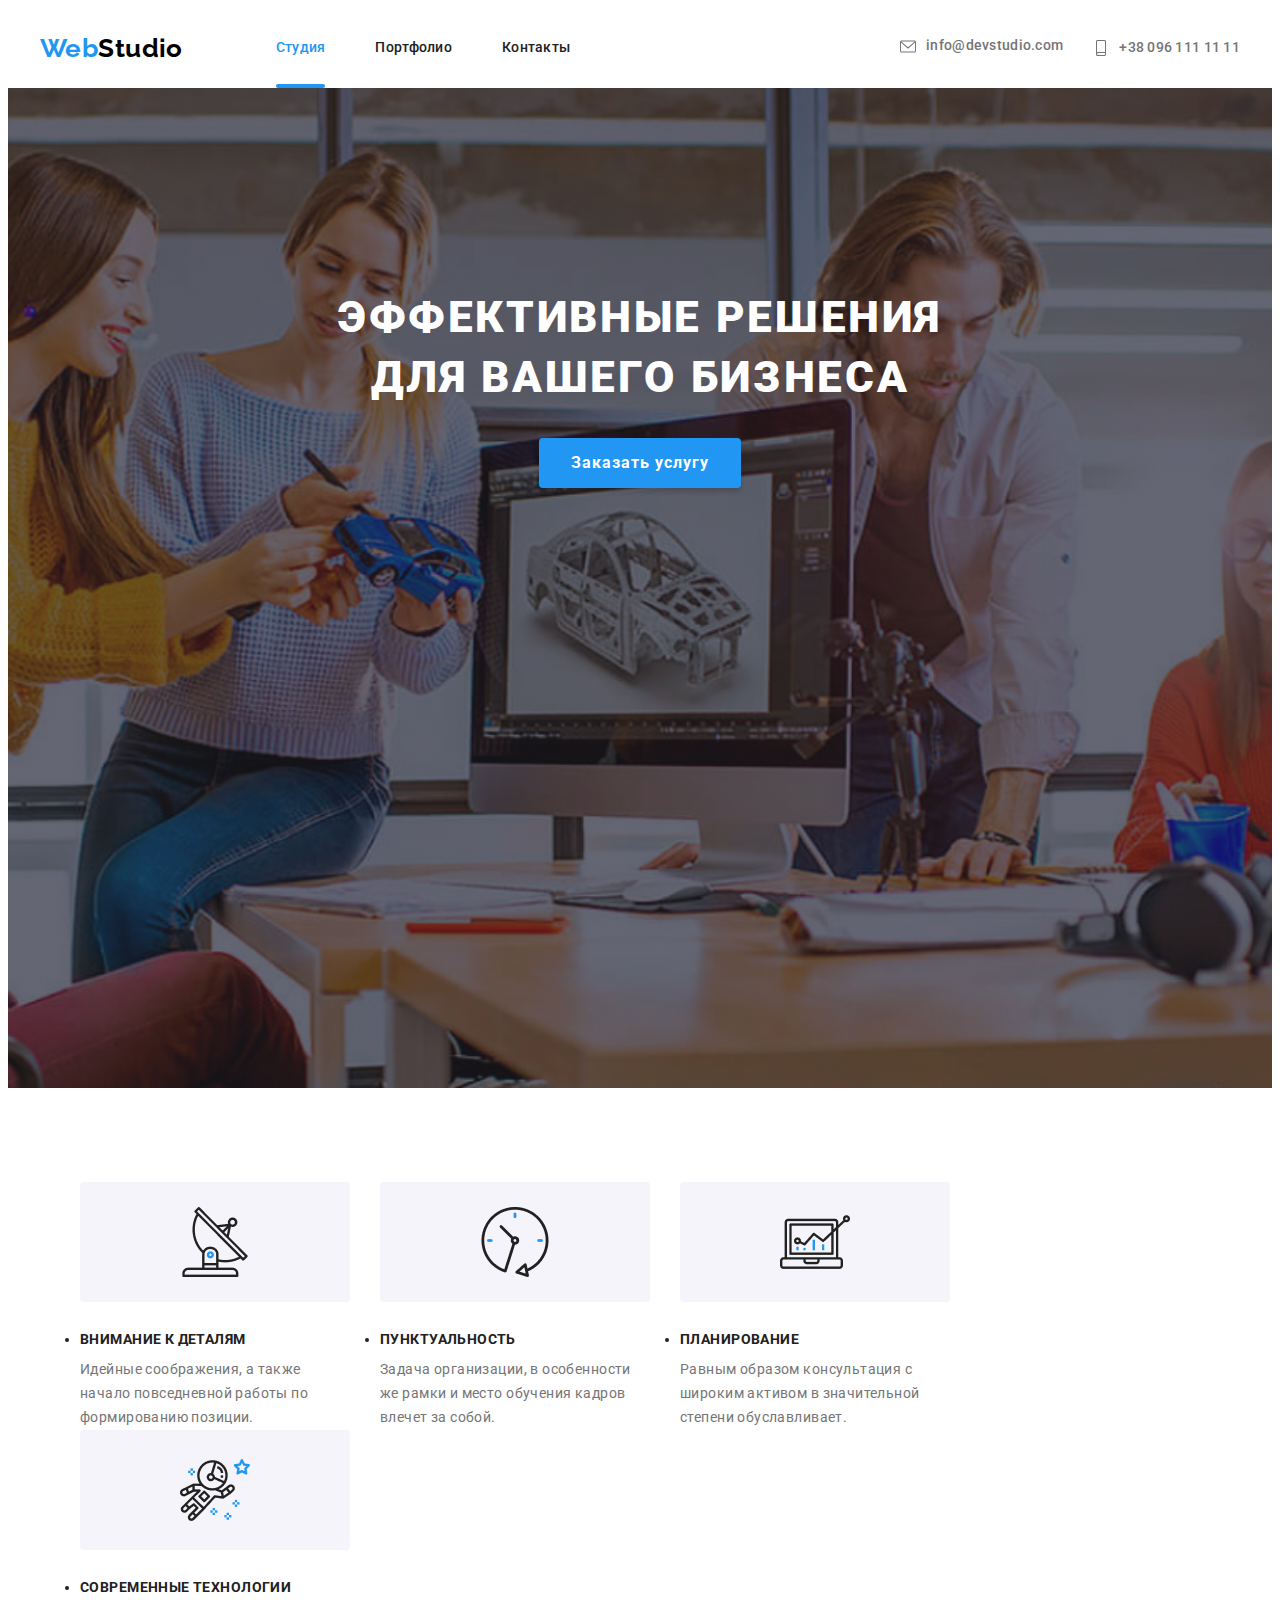
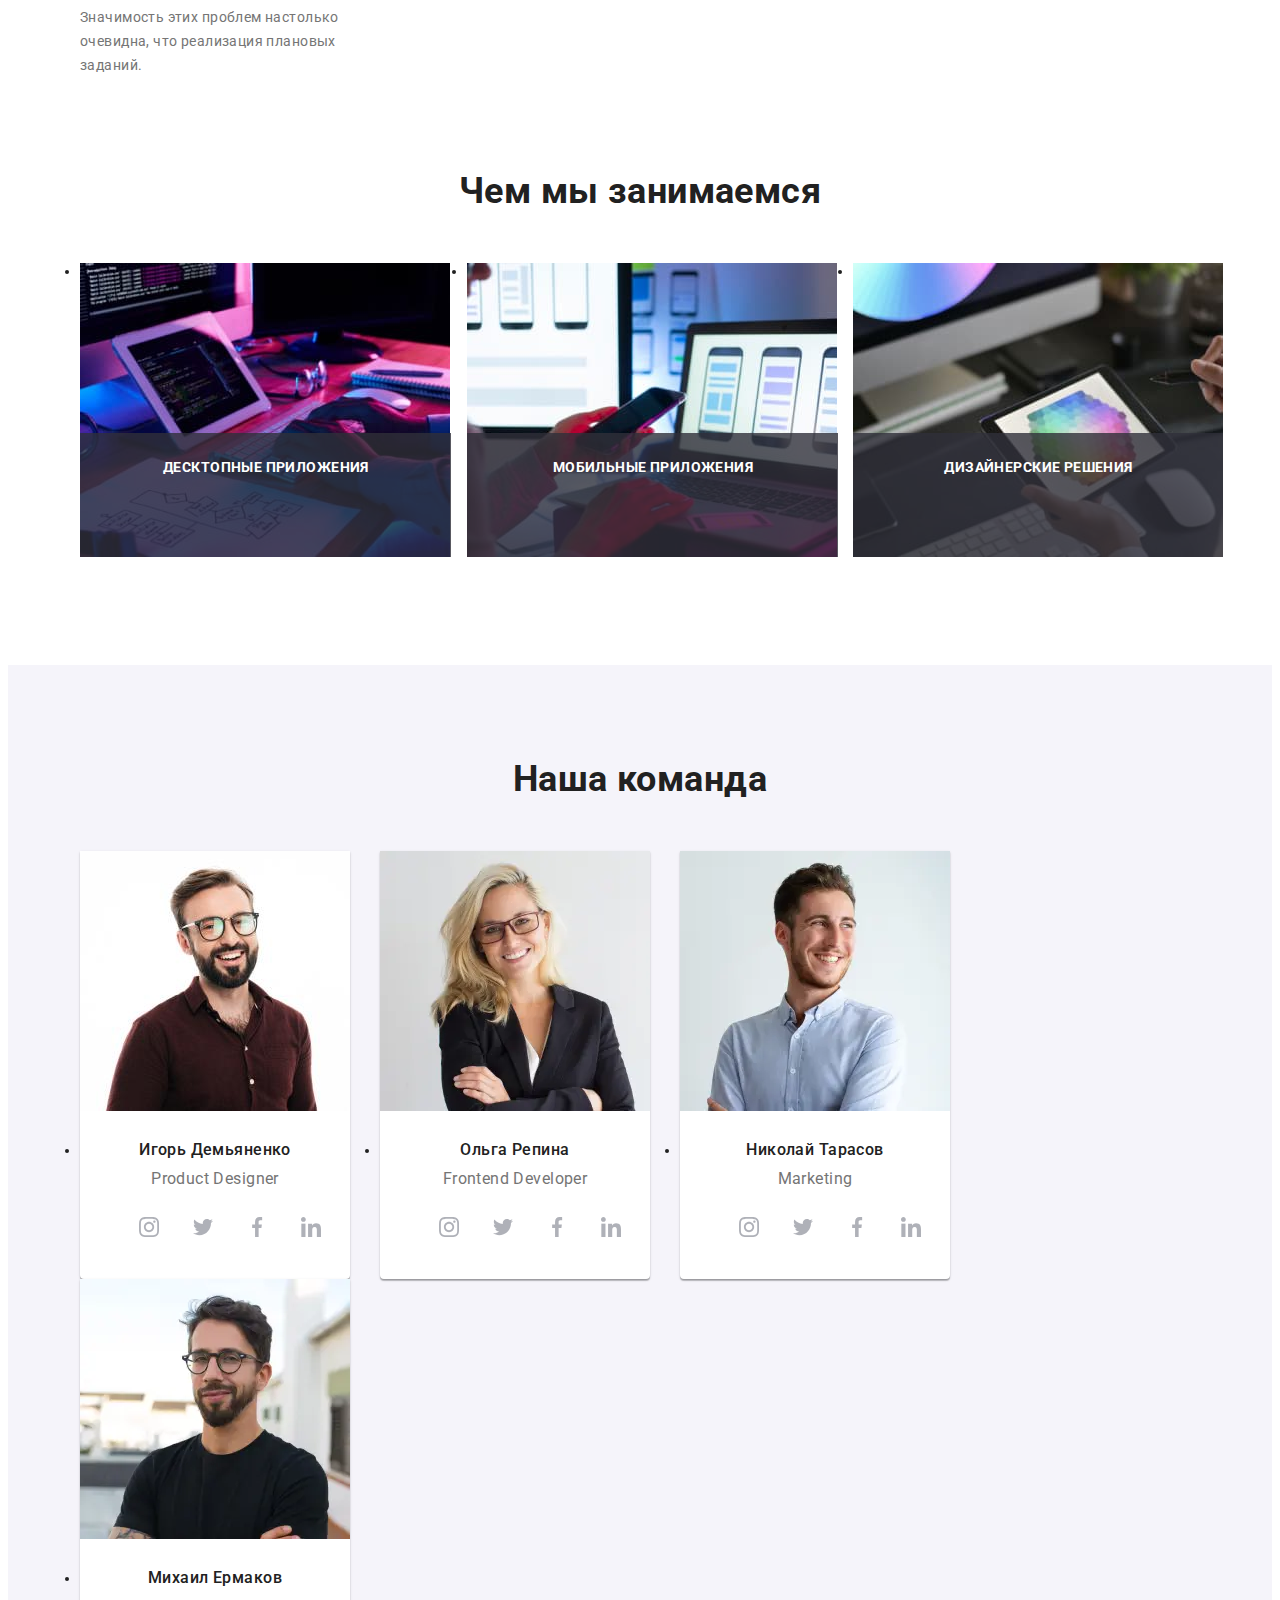
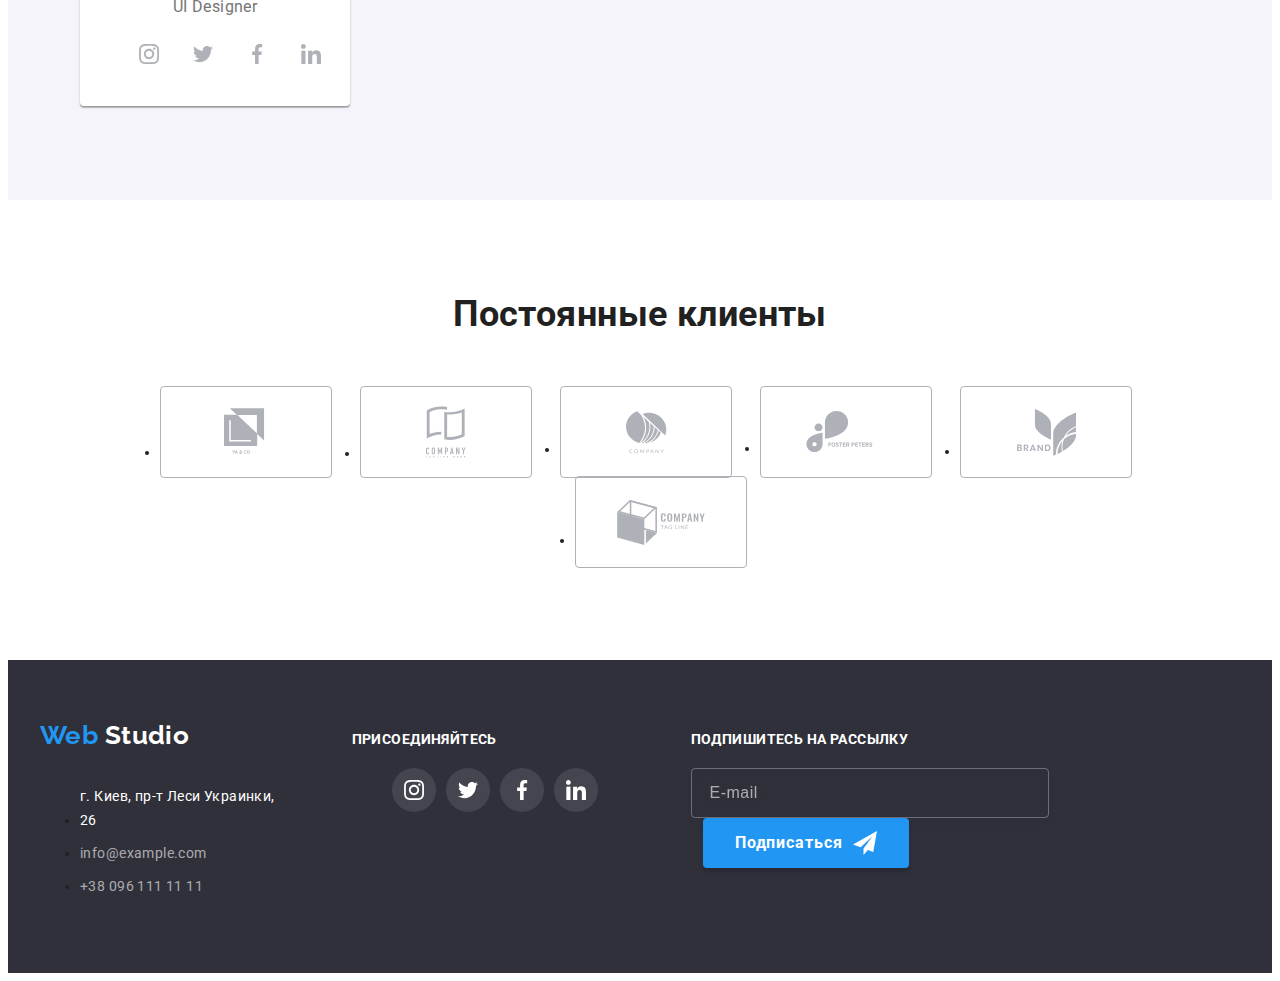
==== commit 12a3a970: "change coś" ====
--- a/index.html
+++ b/index.html
@@ -10,7 +10,8 @@
       integrity="sha512-ISS7cAi1PEhQ8jnbJpJZMd29NlhNj4AWYyLOSp2CE/CsHxTCu+r+t0D2yoJudVrd0/8fTVPUVDzY5Tvli75u/g=="
       crossorigin="anonymous"
     />
-    <link rel="preconnect" href="https://fonts.gstatic.com" />
+    <link rel="preconnect" href="https://fonts.googleapis.com" />
+    <link rel="preconnect" href="https://fonts.gstatic.com" crossorigin />
     <link
       href="https://fonts.googleapis.com/css2?family=Raleway:wght@700&family=Roboto:wght@400;500;700;900&display=swap"
       rel="stylesheet"
@@ -23,7 +24,7 @@
     <header>
       <div class="container">
         <nav class="header-nav">
-          <a href="./index.html" class="logo link"><span class="logo-word">Web</span>Studio</a>
+          <a href="./index.html" class="logo link"> <span class="logo-word">Web</span>Studio</a>
           <ul class="nav list">
             <li class="nav-item">
               <a class="nav-link link current" href="./index.html">Студия</a>
@@ -80,12 +81,10 @@
         <div class="mobile-kontakt-social">
           <ul class="mobile-kontakt-nav">
             <li class="item">
-              <a class="tel-mail link tel" href="tel:+380961111111"> +38 096 111 11 11 </a>
+              <a class="tel-mail link tel" href="tel:+380961111111">+38 096 111 11 11</a>
             </li>
             <li class="item">
-              <a class="tel-mail link mail" href="mailto:info@devstudio.com">
-                info@devstudio.com
-              </a>
+              <a class="tel-mail link mail" href="mailto:info@devstudio.com">info@devstudio.com</a>
             </li>
           </ul>
           <ul class="mobile-social">
@@ -109,7 +108,8 @@
       <section class="hero-section hero">
         <div class="container">
           <h1 class="hero-title">
-            ЭФФЕКТИВНЫЕ РЕШЕНИЯ <br />
+            ЭФФЕКТИВНЫЕ РЕШЕНИЯ
+            <br />
             ДЛЯ ВАШЕГО БИЗНЕСА
           </h1>
           <button data-modal-open type="button" class="hero-button">Заказать услугу</button>
@@ -216,8 +216,24 @@
                   srcset="./image/index/mobile-img-1.jpg 1x, ./image/index/mobile-img-1@2x.jpg 2x"
                   media="(min-width: 480px)"
                 />
+
                 <img src="./image/index/mobile-img-1.jpg" class="team-img" alt="Игорь Демьяненко" />
               </picture>
+
+              <!-- <img
+                srcset="
+                  ./images/team/team_mb@1x.jpg 450w,
+                  ./images/team/team_mb@2x.jpg 900w,
+                  ./images/team/team_tb@1x.jpg 354w,
+                  ./images/team/team_tb@2x.jpg 708w,
+                  ./images/team/team_dt@1x.jpg 270w,
+                  ./images/team/team_dt@2x.jpg 540w
+                "
+                src="./images/team/team_mb@1x.jpg"
+                sizes="(min-width: 1200px) 270px, (min-width: 768px) 354px, (min-width: 480px) 450px, 100vw"
+                min-width="270"
+                alt="фото І.Дем'яненеко"
+              /> -->
               <h3 class="team-name">Игорь Демьяненко</h3>
               <p lang="en" class="team-work">Product Designer</p>
               <ul class="social">
@@ -514,9 +530,10 @@
       <div class="container footer-flex">
         <!-- !--Навигация-- -->
         <div class="footer-nav">
-          <a href="./index.html" class="logo-footer link"
-            ><span class="logo-word">Web</span>Studio</a
-          >
+          <a href="./index.html" class="logo-footer link">
+            <span class="logo-word">Web</span>
+            Studio
+          </a>
           <address>
             <ul class="footer-nav-link">
               <li>
@@ -524,8 +541,9 @@
                   class="footer-map link"
                   href="https://goo.gl/maps/jdW6CA36XqGowUnj9"
                   target="_blank"
-                  >г. Киев, пр-т Леси Украинки, 26</a
                 >
+                  г. Киев, пр-т Леси Украинки, 26
+                </a>
               </li>
               <li>
                 <a class="tel-mail-footer link" href="mailto:info@example.com">info@example.com</a>
@@ -637,10 +655,10 @@
             id="user-policy"
             class="modal-form-checkbox title-hide"
           />
-          <label for="user-policy" class="modal-form-policy"
-            >Соглашаюсь с рассылкой и принимаю
-            <a href="" class="policy-link">Условия договора</a></label
-          >
+          <label for="user-policy" class="modal-form-policy">
+            Соглашаюсь с рассылкой и принимаю
+            <a href="" class="policy-link">Условия договора</a>
+          </label>
 
           <button type="submit" class="hero-button modal-btn">Отправить</button>
         </form>
--- a/css/main.min.css
+++ b/css/main.min.css
@@ -1 +1 @@
-:root{--main-text-color: #212121;--secondary-text-color: #ffffff;--ouwer-text-color: #757575;--acent-color: #2196f3;--contener-color: #eeeeee;--logo-color-text: #000000;--buttons-port-color: #f5f4fa;--footer-text-color: rgba(255, 255, 255, 0.6);--background-footer-color: #2f303a;--background-section: #e5e5e5;--line-color: #ececec;--background-color: #ffffff;--icon-color: #afb1b8;--main-font: Roboto, sans-serif}body{background-color:var(--background-color);color:var(--main-text-color);font-family:var(--main-font);font-size:14px;letter-spacing:.03em}h1,h2,h3,h4,h5,h6,p{margin:0}img{display:block;max-width:100%;height:auto}address{font-style:normal}button{display:block;cursor:pointer;border:none;border-radius:4px}.section{padding-top:94px;padding-bottom:94px}@media screen and (max-width: 1199px){.section{padding-top:60px;padding-bottom:60px}}.list{list-style:none;padding-left:0;margin:0}.link{text-decoration:none}.container{width:100%;padding:0 15px;margin:0 auto}@media screen and (min-width: 480px){.container{width:480px}}@media screen and (min-width: 768px){.container{width:768px}}@media screen and (min-width: 1200px){.container{width:1200px}}.header{border-bottom:1px solid var(--line-color)}@media screen and (min-width: 768px){header .container{display:flex;align-items:center}}.header-nav{display:flex;align-items:center}@media screen and (max-width: 767px){.header-nav{justify-content:space-between}}.logo{color:var(--logo-color-text);font-family:Raleway;font-weight:700;font-size:24px;line-height:1.16}@media screen and (max-width: 767px){.logo{padding-top:16px;padding-bottom:16px}}@media screen and (min-width: 1200px){.logo{font-size:26px;line-height:1.19}}.logo-word{color:var(--acent-color)}.nav{display:flex;margin-left:88px}@media screen and (max-width: 767px){.nav{display:none}}.nav-item:not(:last-child){margin-right:50px}@media screen and (min-width: 1200px){.nav{margin-left:93px}}.nav-link{display:block;padding:32px 0;color:var(--main-text-color);font-weight:500;line-height:1.14;letter-spacing:.02em;transition:color 250ms cubic-bezier(0.4, 0, 0.2, 1)}.nav-link:hover,.nav-link:focus{color:var(--acent-color)}.nav-link.current{color:var(--acent-color);position:relative}.nav-link.current::after{content:"";position:absolute;bottom:0;left:0;width:100%;height:4px;border-radius:2px;background-color:var(--acent-color)}.contact-list{margin-left:auto}@media screen and (max-width: 767px){.contact-list{display:none}}@media screen and (min-width: 1200px){.contact-list{display:flex}}@media screen and (max-width: 1199px){.contact-item:not(:last-child){margin-bottom:10px}}@media screen and (min-width: 1200px){.contact-item:not(:last-child){margin-right:30px}}.contact-link{display:flex;align-items:center;color:var(--ouwer-text-color);font-weight:500;line-height:1.14;letter-spacing:.02em;transition:color 250ms cubic-bezier(0.4, 0, 0.2, 1),fill 250ms cubic-bezier(0.4, 0, 0.2, 1)}.contact-link:hover,.contact-link:focus{color:var(--acent-color)}.contact-icon{fill:currentColor;margin-right:10px}@media screen and (max-width: 767px){.burger-btn,.mobile-close-btn{background-color:rgba(0,0,0,0);border:none;padding:0}.burger-icon,.mobile-close-icon{width:40px;height:40px}.burger-icon:hover,.mobile-close-icon:hover{fill:var(--acent-color)}.mobile-close-icon{position:absolute;top:10px;right:15px}.mobile-menu{display:flex;flex-direction:column;position:fixed;width:100%;max-width:480px;height:100vh;max-height:100%;overflow:scroll;top:0;left:0;transform:translateX(-50%);transform:translateY(-100%);background-color:var(--secondary-text-color);z-index:1;transition:all 250ms cubic-bezier(0.4, 0, 0.2, 1)}.mobile-menu.is-open{transform:translateX(0);transform:translateY(0)}.mobile-kontakt-social{position:absolute;bottom:0}.mobile-header-nav{margin-top:10px;padding-left:25px}.mobile-header-nav .site-nav{display:block}.mobile-header-nav .site-nav .item{margin-bottom:32px}.mobile-header-nav .site-nav .item:last-child{margin-bottom:0px}.mobile-header-nav .item{position:relative}.mobile-header-nav .link-nav{color:var(--main-text-color);font-weight:500;line-height:1.18;font-size:40px;letter-spacing:.02em;transition:color 250ms cubic-bezier(0.4, 0, 0.2, 1)}.mobile-header-nav .link-nav:hover{color:var(--acent-color)}.mobile-header-nav .link-nav.current{color:var(--acent-color)}.mobile-kontakt-nav{padding-left:25px}.mobile-kontakt-nav .item{fill:var(--ouwer-text-color);margin-bottom:22px}.mobile-kontakt-nav .item:last-child{margin-bottom:0px}.mobile-kontakt-nav .tel-mail{display:inline-flex;align-items:center;color:var(--ouwer-text-color);font-weight:500;line-height:1.16;font-size:24px;letter-spacing:.02em;transition:color 250ms cubic-bezier(0.4, 0, 0.2, 1),fill 250ms cubic-bezier(0.4, 0, 0.2, 1)}.mobile-kontakt-nav .tel{font-size:34px;line-height:1.18;color:var(--acent-color)}.mobile-social{display:flex;margin-top:34px;padding-bottom:48px;padding-left:25px}.mobile-social .item{margin-right:10px;padding-right:10px;border-right:1px solid rgba(153,101,101,.2)}.mobile-social .item:last-child{margin-right:0px;padding-right:0px;border-right:0px}.mobile-social-link{font-weight:500;font-size:18px;line-height:1.22;letter-spacing:.02em;color:var(--acent-color)}}@media screen and (min-width: 768px){.burger-btn{display:none}.mobile-menu{display:none}}@media screen and (min-width: 1200px){.site-nav{display:flex;margin-left:93px}.site-nav .item{margin-right:50px}.site-nav .item:last-child{margin-right:0px}.item{position:relative}.link-nav{color:var(--main-text-color);font-weight:500;line-height:1.14;font-size:14px;letter-spacing:.02em;transition:color 250ms cubic-bezier(0.4, 0, 0.2, 1)}.link-nav:hover,.link-nav:focus{color:var(--acent-color)}.link-nav.current{color:var(--acent-color)}.link-nav.current::after{position:relative;content:"";display:block;bottom:-30px;left:0;height:4px;border-radius:2px;background-color:var(--acent-color)}}@media screen and (max-width: 767px){.hero-section{max-width:480px;height:400px;margin-left:auto;margin-right:auto;text-align:center;background-image:linear-gradient(rgba(47, 48, 58, 0.4), rgba(47, 48, 58, 0.4)),url(../image/index/mobile-hero-img1x.jpg);background-color:var(--background-hero-img);background-repeat:no-repeat;background-position:center;background-size:cover}}@media screen and (max-width: 767px)and (min-device-pixel-ratio: 2),screen and (max-width: 767px)and (min-resolution: 192dpi),screen and (max-width: 767px)and (min-resolution: 2dppx){.hero-section{background-image:url(../image/index/hero-img@2x.jpg)}}@media screen and (max-width: 767px){.hero{padding-top:118px;padding-bottom:118px}}@media screen and (max-width: 767px){.hero-button{min-width:200px;display:inline-block;border:0px;padding:10px 32px;border-radius:4px;box-shadow:0px 4px 4px rgba(0,0,0,.15);color:var(--background-color);background-color:var(--acent-color);cursor:pointer;font-family:Roboto;font-weight:700;font-size:16px;line-height:1.87;letter-spacing:.06em}}@media screen and (max-width: 767px){.hero-title{margin-bottom:30px;color:var(--secondary-text-color);font-weight:900;font-size:26px;line-height:1.62;letter-spacing:.06em;text-transform:uppercase}}@media screen and (min-width: 768px){.hero-section{max-width:768px;height:400px;margin-left:auto;margin-right:auto;text-align:center;background-image:linear-gradient(rgba(47, 48, 58, 0.4), rgba(47, 48, 58, 0.4)),url(../image/index/tablet-hero-img.jpg);background-color:var(--background-hero-img);background-repeat:no-repeat;background-position:center;background-size:cover}}@media screen and (min-width: 768px)and (min-device-pixel-ratio: 2),screen and (min-width: 768px)and (min-resolution: 192dpi),screen and (min-width: 768px)and (min-resolution: 2dppx){.hero-section{background-image:url(../image/index/hero-img@2x.jpg)}}@media screen and (min-width: 768px){.hero{padding-top:118px;padding-bottom:118px}}@media screen and (min-width: 768px){.hero-button{min-width:200px;display:inline-block;border:0px;padding:10px 32px;border-radius:4px;box-shadow:0px 4px 4px rgba(0,0,0,.15);color:var(--background-color);background-color:var(--acent-color);cursor:pointer;font-family:Roboto;font-weight:700;font-size:16px;line-height:1.87;letter-spacing:.06em}}@media screen and (min-width: 768px){.hero-title{margin-bottom:30px;color:var(--secondary-text-color);font-weight:900;font-size:26px;line-height:1.62;letter-spacing:.06em;text-transform:uppercase}}@media screen and (min-width: 1200px){.hero-section{max-width:1600px;height:600px;background-image:linear-gradient(rgba(47, 48, 58, 0.4), rgba(47, 48, 58, 0.4)),url(../image/index/desktop-hero-img.jpg)}}@media screen and (min-width: 1200px)and (min-device-pixel-ratio: 2),screen and (min-width: 1200px)and (min-resolution: 192dpi),screen and (min-width: 1200px)and (min-resolution: 2dppx){.hero-section{background-image:url(../image/index/desktop-hero-img@2x.jpg)}}@media screen and (min-width: 1200px){.hero{padding-top:200px;padding-bottom:200px}}@media screen and (min-width: 1200px){.hero-title{font-weight:900;font-size:44px;line-height:1.36}}.backdrop{position:fixed;top:0px;left:0px;width:100%;height:100%;background:rgba(0,0,0,.5);transition:all 250ms cubic-bezier(0.4, 0, 0.2, 1)}.backdrop.is-hidden{visibility:hidden;opacity:0;pointer-events:none}.modal{position:absolute;top:50%;left:50%;transform:translate(-50%, -50%);width:95%;max-width:450px;height:95%;max-height:609px;overflow:scroll;border-radius:4px;background:var(--background-color);box-shadow:0px 1px 3px rgba(0,0,0,.12),0px 1px 1px rgba(0,0,0,.14),0px 2px 1px rgba(0,0,0,.2);padding:40px}.modal-close{position:absolute;display:flex;justify-content:center;align-items:center;top:8px;right:8px;width:30px;height:30px;background:rgba(0,0,0,0);border:1px solid rgba(0,0,0,.1);border-radius:50%;cursor:pointer}.modal-icon{align-items:center;width:17px;height:17px}.modal-icon:focus{fill:var(--acent-color)}.title-modal{font-size:20px;line-height:1.5;text-align:center;font-weight:bold;margin-bottom:12px}.modal-form{display:flex;flex-direction:column}.modal-form-label{font-weight:normal;font-size:12px;line-height:1.16;margin-top:10px;letter-spacing:.01em;color:var(--ouwer-text-color)}.modal-form-input-icon{display:block;position:relative;margin-top:4px}.modal-form-input{display:block;width:100%;height:40px;padding-left:42px;border:1px solid rgba(33,33,33,.2);border-radius:4px;transition:border-color 250ms cubic-bezier(0.4, 0, 0.2, 1)}.modal-form-input:focus{outline:none;border-color:var(--acent-color)}.modal-form-input:focus+.modal-form-icon{fill:var(--acent-color)}.modal-form-icon{position:absolute;top:50%;left:12px;transform:translateY(-50%);align-items:center;width:18px;height:18px;fill:var(--main-text-color) transition fill 250ms cubic-bezier(0.4, 0, 0.2, 1)}.modal-form-comment{font-style:normal;font-weight:normal;font-size:12px;line-height:1.16;letter-spacing:.01em;margin-top:4px;height:120px;border:1px solid rgba(33,33,33,.2);border-radius:4px;transition:border-color 250ms cubic-bezier(0.4, 0, 0.2, 1);resize:none;padding:12px 16px}.modal-form-comment::placeholder{font-style:normal;font-weight:normal;font-size:12px;line-height:1.16;letter-spacing:.01em;color:rgba(117,117,117,.5)}.modal-form-comment:focus{outline:none;border-color:var(--acent-color)}.modal-form-policy{display:flex;align-items:center;flex-wrap:wrap;margin-top:20px;font-style:normal;font-weight:normal;font-size:12px;line-height:1.17;letter-spacing:.03em;color:var(--ouwer-text-color)}.modal-form-policy::before{content:"";display:inline-block;width:16px;height:15px;margin-right:9px;background-image:url(../image/icon/icon-check-0.svg)}.policy-link{color:var(--acent-color);margin-left:5px}.modal-form-checkbox:checked+.modal-form-policy::before{background-image:url(../image/icon/icon-check.svg)}.modal-btn{align-self:center;margin-top:30px}@media screen and (min-width: 1200px){.modal{width:100%;max-width:528px;height:100%;max-height:581px}.title-modal{font-size:20px;line-height:1.15}.modal-form-policy{font-size:14px;line-height:1.71}}@media screen and (max-width: 767px){.features{padding-top:60px}.features-list{display:flex;flex-wrap:wrap}.features-item{width:100%;margin-bottom:30px}.features-item:last-child{margin-bottom:0px}.title-hide{position:absolute;width:1px;height:1px;margin:-1px;padding:0;overflow:hidden;border:0;clip:rect(0 0 0 0)}.features-title{margin-top:0px;margin-bottom:10px;text-align:center;font-weight:700;font-size:14px;line-height:1.14;text-transform:uppercase}.features-title::before{content:"";display:block;width:100%;height:120px;margin-bottom:30px;border-radius:4px;background-color:var(--buttons-port-color);background-repeat:no-repeat;background-position:center}.icon-antenna::before{background-image:url(../image/icon/antenna-1.png)}.icon-clock::before{background-image:url(../image/icon/clock-1.png)}.icon-diagram::before{background-image:url(../image/icon/diagram-1.png)}.icon-astronaut::before{background-image:url(../image/icon/astronaut-1.png)}.features-text{margin-top:0px;margin-bottom:0px;color:var(--ouwer-text-color);font-weight:400;font-size:14px;line-height:1.71}}@media screen and (min-width: 768px){.features{padding-top:60px;padding-bottom:60px}}@media screen and (min-width: 768px)and (min-width: 1200px){.features{padding-bottom:0px}}@media screen and (min-width: 768px){.features-list{display:flex;flex-wrap:wrap;margin:-15px}}@media screen and (min-width: 768px)and (min-width: 1200px){.features-list{margin:0px}}@media screen and (min-width: 768px){.features-item{width:354px;margin:15px}}@media screen and (min-width: 768px)and (min-width: 1200px){.features-item{margin:0px}}@media screen and (min-width: 768px){.title-hide{position:absolute;width:1px;height:1px;margin:-1px;padding:0;overflow:hidden;border:0;clip:rect(0 0 0 0)}}@media screen and (min-width: 768px){.features-title{margin-top:0px;margin-bottom:10px;font-weight:700;font-size:14px;line-height:1.14;text-transform:uppercase}.features-title::before{content:"";display:block;width:100%;height:120px;margin-bottom:30px;border-radius:4px;background-color:var(--buttons-port-color);background-repeat:no-repeat;background-position:center}}@media screen and (min-width: 768px){.icon-antenna::before{background-image:url(../image/icon/antenna-1.png)}}@media screen and (min-width: 768px){.icon-clock::before{background-image:url(../image/icon/clock-1.png)}}@media screen and (min-width: 768px){.icon-diagram::before{background-image:url(../image/icon/diagram-1.png)}}@media screen and (min-width: 768px){.icon-astronaut::before{background-image:url(../image/icon/astronaut-1.png)}}@media screen and (min-width: 768px){.features-text{color:var(--ouwer-text-color);font-weight:400;font-size:14px;line-height:1.71}}@media screen and (min-width: 1200px){.features{padding-top:94px}.features-item{width:270px;margin-right:30px}.features-item:last-child{margin-right:0px}}@media screen and (max-width: 1199px){.work{display:none}}@media screen and (min-width: 1200px){.work{padding-top:94px;padding-bottom:94px}.work-list{display:flex}.work-list .work-img{margin-right:30px}.section-title-work{margin-top:0px;margin-bottom:50px;font-weight:700;font-size:36px;line-height:1.16;text-align:center}.work-card-overlay{position:relative}.work-overlay-text{position:absolute;bottom:0px;left:0px;max-width:100%;height:70px;background:rgba(47,48,58,.8);color:var(--secondary-text-color);font-weight:700;font-size:14px;line-height:1.14;text-align:center;text-transform:uppercase}.work-desktop{padding:27px 82px 27px 83px}.work-mob{padding:27px 85px 27px 86px}.work-design{padding:27px 90px 27px 91px}}@media screen and (max-width: 767px){.team-section{background-color:var(--buttons-port-color)}.section-title-team{margin-top:0px;margin-bottom:30px;font-weight:700;font-size:28px;line-height:1.17;text-align:center}.card-team{background-color:var(--background-color);width:100%;margin-bottom:30px;box-shadow:0px 1px 3px rgba(0,0,0,.12),0px 1px 1px rgba(0,0,0,.14),0px 2px 1px rgba(0,0,0,.2);border-radius:0px 0px 4px 4px}.card-team:last-child{margin-bottom:0px}.team{padding-top:60px;padding-bottom:60px}.team-name{margin-top:30px;margin-bottom:0px;font-weight:500;font-size:16px;line-height:1.18;text-align:center}.team-work{margin-top:10px;margin-bottom:16px;color:var(--ouwer-text-color);font-weight:400;font-size:16px;line-height:1.18;text-align:center}.social{display:flex;justify-content:center;width:206px;margin-left:auto;margin-right:auto;padding-bottom:24px}.social-link{display:flex;justify-content:center;align-items:center;width:44px;height:44px;border-radius:50%;cursor:pointer;fill:var(--icon-color);transition:fill 250ms cubic-bezier(0.4, 0, 0.2, 1),background-color 250ms cubic-bezier(0.4, 0, 0.2, 1)}.social-link:last-child{margin-right:0px}.social-link:hover,.social-link:focus{background-color:var(--acent-color);fill:var(--secondary-text-color)}.social-item{display:flex;width:44px;height:44px;border-radius:50%;margin-right:10px}.social-icon{align-items:center;width:20px;height:20px}}@media screen and (min-width: 768px){.team-section{background-color:var(--buttons-port-color)}.section-title-team{margin-top:0px;margin-bottom:30px;font-weight:700;font-size:28px;line-height:1.17;text-align:center}.team-cards{display:flex;flex-wrap:wrap;margin:-15px}}@media screen and (min-width: 768px)and (min-width: 1200px){.team-cards{margin:0px}}@media screen and (min-width: 768px){.card-team{background-color:var(--background-color);width:354px;margin:15px;box-shadow:0px 1px 3px rgba(0,0,0,.12),0px 1px 1px rgba(0,0,0,.14),0px 2px 1px rgba(0,0,0,.2);border-radius:0px 0px 4px 4px}}@media screen and (min-width: 768px)and (min-width: 1200px){.card-team{margin:0px}}@media screen and (min-width: 768px){.team{padding-top:60px;padding-bottom:60px}}@media screen and (min-width: 768px){.team-name{margin-top:30px;margin-bottom:0px;font-weight:500;font-size:16px;line-height:1.18;text-align:center}}@media screen and (min-width: 768px){.team-work{margin-top:10px;margin-bottom:16px;color:var(--ouwer-text-color);font-weight:400;font-size:16px;line-height:1.18;text-align:center}}@media screen and (min-width: 768px){.social{display:flex;justify-content:center;width:206px;margin-left:auto;margin-right:auto;padding-bottom:24px}}@media screen and (min-width: 768px)and (min-width: 1200px){.social{padding-bottom:0px}}@media screen and (min-width: 768px){.social-link{display:flex;justify-content:center;align-items:center;width:44px;height:44px;border-radius:50%;cursor:pointer;fill:var(--icon-color);transition:fill 250ms cubic-bezier(0.4, 0, 0.2, 1),background-color 250ms cubic-bezier(0.4, 0, 0.2, 1)}.social-link:last-child{margin-right:0px}.social-link:hover,.social-link:focus{background-color:var(--acent-color);fill:var(--secondary-text-color)}}@media screen and (min-width: 768px){.social-item{display:flex;width:44px;height:44px;border-radius:50%;margin-right:10px}}@media screen and (min-width: 768px){.social-icon{align-items:center;width:20px;height:20px}}@media screen and (min-width: 1200px){.section-title-team{margin-bottom:50px;font-size:36px;line-height:1.16}.card-team{width:270px;margin-right:30px;box-shadow:0px 1px 3px rgba(0,0,0,.12),0px 1px 1px rgba(0,0,0,.14),0px 2px 1px rgba(0,0,0,.2);border-radius:0px 0px 4px 4px}.card-team:last-child{margin-right:0px}.team{padding-top:94px;padding-bottom:94px}.social{margin-bottom:30px}}@media screen and (min-width: 768px){.team-list{display:flex;gap:30px}}@media screen and (max-width: 767px){.team-item:not(:last-child){margin-bottom:30px}}@media screen and (max-width: 767px){.client-section{padding-top:60px;padding-bottom:60px}.client-title{margin-top:0px;margin-bottom:30px;font-weight:700;font-size:28px;line-height:1.18;text-align:center}.client-list{display:flex;flex-wrap:wrap;margin:-15px}.client-item{width:210px;height:90px;margin:15px}.client-link{display:flex;justify-content:center;align-items:center;width:100%;height:100%;cursor:pointer;border:1px solid var(--icon-color);fill:var(--icon-color);border-radius:4px;transition:fill 250ms cubic-bezier(0.4, 0, 0.2, 1),border 250ms cubic-bezier(0.4, 0, 0.2, 1)}.client-link:hover,.client-link:focus{fill:var(--acent-color);border:1px solid var(--acent-color)}.client-icon{display:flex;justify-content:center}.logo-1{width:44.27px;height:49.23px}.logo-2{width:40px;height:52px}.logo-3{width:41px;height:42.6px}.logo-4{width:79.66px;height:42.02px}.logo-5{width:59px;height:47px}.logo-6{width:88.48px;height:45.44px}}@media screen and (min-width: 768px){.client-section{padding-top:60px;padding-bottom:60px}.client-title{margin-bottom:30px;font-weight:700;font-size:28px;line-height:1.18;text-align:center}.client-list{display:flex;flex-wrap:wrap;margin:-15px}}@media screen and (min-width: 768px)and (min-width: 1200px){.client-list{margin:0px}}@media screen and (min-width: 768px){.client-item{width:226px;height:90px;margin:15px}}@media screen and (min-width: 768px)and (min-width: 1200px){.client-item{margin:0px}}@media screen and (min-width: 768px){.client-link{display:flex;justify-content:center;align-items:center;width:100%;height:100%;cursor:pointer;border:1px solid var(--icon-color);fill:var(--icon-color);border-radius:4px;transition:fill 250ms cubic-bezier(0.4, 0, 0.2, 1),border 250ms cubic-bezier(0.4, 0, 0.2, 1)}.client-link:hover,.client-link:focus{fill:var(--acent-color);border:1px solid var(--acent-color)}}@media screen and (min-width: 768px){.client-icon{display:flex;justify-content:center}}@media screen and (min-width: 768px){.logo-1{width:44.27px;height:49.23px}}@media screen and (min-width: 768px){.logo-2{width:40px;height:52px}}@media screen and (min-width: 768px){.logo-3{width:41px;height:42.6px}}@media screen and (min-width: 768px){.logo-4{width:79.66px;height:42.02px}}@media screen and (min-width: 768px){.logo-5{width:59px;height:47px}}@media screen and (min-width: 768px){.logo-6{width:88.48px;height:45.44px}}@media screen and (min-width: 1200px){.client-section{padding-top:94px;padding-bottom:94px}.client-title{margin-bottom:50px;font-size:36px;line-height:1.16}.client-list{display:flex;justify-content:center}.client-item{width:170px;height:90px;margin-right:30px}.client-item:last-child{margin-right:0px}}@media screen and (max-width: 767px){.portfolio-filters{display:flex;flex-wrap:wrap;padding-bottom:40px}.portfolio-button:not(:last-child){margin-right:8px;padding-bottom:15px}.button{display:inline-block;color:var(--main-text-color);background-color:var(--buttons-port-color);font-family:Roboto;font-weight:500;font-size:16px;line-height:1.62;letter-spacing:.03em;text-align:center;border:0px;border-radius:4px;padding:6px 22px;transition:color 250ms cubic-bezier(0.4, 0, 0.2, 1),background-color 250ms cubic-bezier(0.4, 0, 0.2, 1),box-shadow 250ms cubic-bezier(0.4, 0, 0.2, 1)}.button:hover,.button:focus{color:var(--background-color);background-color:var(--acent-color);cursor:pointer;box-shadow:0px 3px 1px rgba(0,0,0,.1),0px 1px 2px rgba(0,0,0,.08),0px 2px 2px rgba(0,0,0,.12)}.button:active{color:var(--background-color);background-color:var(--acent-color)}}@media screen and (min-width: 768px){.portfolio-filters{display:flex;justify-content:center;padding-bottom:30px}.portfolio-button:not(:last-child){margin-right:8px}.button{display:inline-block;color:var(--main-text-color);background-color:var(--buttons-port-color);font-family:Roboto;font-weight:500;font-size:16px;line-height:1.62;letter-spacing:.03em;text-align:center;border:0px;border-radius:4px;padding:6px 22px;transition:color 250ms cubic-bezier(0.4, 0, 0.2, 1),background-color 250ms cubic-bezier(0.4, 0, 0.2, 1),box-shadow 250ms cubic-bezier(0.4, 0, 0.2, 1)}.button:hover,.button:focus{color:var(--background-color);background-color:var(--acent-color);cursor:pointer;box-shadow:0px 3px 1px rgba(0,0,0,.1),0px 1px 2px rgba(0,0,0,.08),0px 2px 2px rgba(0,0,0,.12)}.button:active{color:var(--background-color);background-color:var(--acent-color)}}@media screen and (min-width: 1200px){.portfolio-filters{display:flex;justify-content:center;margin-bottom:50px}.portfolio-filters .button:first-child{margin-right:0px}.button{display:inline-block;color:var(--main-text-color);background-color:var(--buttons-port-color);font-family:Roboto;font-weight:500;font-size:16px;line-height:1.62;letter-spacing:.03em;text-align:center;border:0px;border-radius:4px;padding:6px 22px;margin-left:8px;transition:color 250ms cubic-bezier(0.4, 0, 0.2, 1),background-color 250ms cubic-bezier(0.4, 0, 0.2, 1),box-shadow 250ms cubic-bezier(0.4, 0, 0.2, 1)}.button:hover,.button:focus{color:var(--background-color);background-color:var(--acent-color);cursor:pointer;box-shadow:0px 3px 1px rgba(0,0,0,.1),0px 1px 2px rgba(0,0,0,.08),0px 2px 2px rgba(0,0,0,.12)}.button:active{color:var(--background-color);background-color:var(--acent-color)}}@media screen and (max-width: 767px){.portfolio-section{padding-top:60px;padding-bottom:60px}.project{max-width:450px;border:1px solid var(--contener-color);margin-bottom:30px}.project:last-child{margin-bottom:0px}.project-card-link{display:block;transition:box-shadow 250ms cubic-bezier(0.4, 0, 0.2, 1)}.project-card-link:hover,.project-card-link:focus{box-shadow:0px 1px 1px rgba(0,0,0,.12),0px 4px 4px rgba(0,0,0,.06),1px 4px 6px rgba(197,156,156,.16)}.project-card-link:hover .overlay-text-conteiner,.project-card-link:focus .overlay-text-conteiner{transform:translateY(0)}.card-text{padding:20px 24px}.project-title{margin-bottom:4px;color:var(--main-text-color);font-weight:700;font-size:18px;line-height:2;letter-spacing:.06em}.project-name{margin-top:0px;color:var(--ouwer-text-color);font-weight:400;font-size:16px;line-height:1.87}.portfolio-card-overlay{position:relative;overflow:hidden}.overlay-text-conteiner{position:absolute;top:0px;left:0px;width:100%;height:100%;background:rgba(33,150,243,.9);color:var(--secondary-text-color);transform:translateY(100%);transition:transform 250ms cubic-bezier(0.4, 0, 0.2, 1)}.overlay-text{padding:63px 24px;font-style:normal;font-weight:normal;font-size:18px;line-height:1.56}}@media screen and (min-width: 768px){.portfolio-section{padding-top:60px;padding-bottom:60px}.project-card{display:flex;flex-wrap:wrap;margin:-15px}}@media screen and (min-width: 768px)and (min-width: 1200px){.project-card{margin:0px}}@media screen and (min-width: 768px){.project{width:354px;border:1px solid var(--contener-color);margin:15px}}@media screen and (min-width: 768px)and (min-width: 1200px){.project{margin:0px}}@media screen and (min-width: 768px){.project-card-link{display:block;transition:box-shadow 250ms cubic-bezier(0.4, 0, 0.2, 1)}.project-card-link:hover,.project-card-link:focus{box-shadow:0px 1px 1px rgba(0,0,0,.12),0px 4px 4px rgba(0,0,0,.06),1px 4px 6px rgba(197,156,156,.16)}.project-card-link:hover .overlay-text-conteiner,.project-card-link:focus .overlay-text-conteiner{transform:translateY(0)}}@media screen and (min-width: 768px){.card-text{padding:20px 24px}}@media screen and (min-width: 768px){.project-title{margin-bottom:4px;color:var(--main-text-color);font-weight:700;font-size:18px;line-height:2;letter-spacing:.06em}}@media screen and (min-width: 768px){.project-name{margin-top:0px;color:var(--ouwer-text-color);font-weight:400;font-size:16px;line-height:1.87}}@media screen and (min-width: 768px){.portfolio-card-overlay{position:relative;overflow:hidden}}@media screen and (min-width: 768px){.overlay-text-conteiner{position:absolute;top:0px;left:0px;width:100%;height:100%;background:rgba(33,150,243,.9);color:var(--secondary-text-color);transform:translateY(100%);transition:transform 250ms cubic-bezier(0.4, 0, 0.2, 1)}}@media screen and (min-width: 768px){.overlay-text{padding:63px 24px;font-style:normal;font-weight:normal;font-size:18px;line-height:1.56}}@media screen and (min-width: 1200px){.portfolio-section{padding-top:94px;padding-bottom:94px}.project{width:370px;margin-right:30px;margin-bottom:30px}.project:nth-child(3n){margin-right:0px}.project:nth-last-child(-n+3){margin-bottom:0px}}@media screen and (max-width: 767px){.footer-background{background-color:var(--background-footer-color)}.footer{padding-top:60px;padding-bottom:60px}.footer-flex{display:flex;align-items:center;flex-direction:column}.footer-nav{margin-bottom:60px;text-align:center}.logo-footer{display:inline-block;margin-bottom:20px;color:var(--secondary-text-color);font-family:Raleway;font-weight:700;font-size:24px;line-height:1.17}.tel-mail-footer{display:inline-block;margin-bottom:9px;color:var(--footer-text-color);font-weight:400;font-size:14px;line-height:1.71}.tel{margin-bottom:0px}.footer-map{display:inline-block;margin-bottom:9px;color:var(--secondary-text-color);font-weight:400;font-size:14px;line-height:1.71}.container-social-link{display:inline-block;text-align:center}.footer-social{display:flex;justify-content:center;width:206px;margin-left:auto;margin-right:auto;margin-bottom:60px}.footer-social-link{display:flex;justify-content:center;align-items:center;width:44px;height:44px;border-radius:50%;cursor:pointer;fill:var(--secondary-text-color);background:rgba(255,255,255,.1);transition:fill 250ms cubic-bezier(0.4, 0, 0.2, 1),background-color 250ms cubic-bezier(0.4, 0, 0.2, 1)}.footer-social-link:hover,.footer-social-link:focus{background-color:var(--acent-color);fill:var(--secondary-text-color)}.footer-social-item{display:flex;width:44px;height:44px;border-radius:50%;margin-right:10px}.footer-social-item:last-child{margin-right:0px}.footer-social-icon{align-items:center;width:20px;height:20px}.form-footer{width:100%;text-align:center}.footer-title{margin-top:0px;margin-bottom:20px;color:var(--secondary-text-color);font-weight:700;font-size:14px;line-height:1.14;text-transform:uppercase}.footer-input{width:100%;height:50px;border:1px solid rgba(255,255,255,.3);box-sizing:border-box;filter:drop-shadow(0px 4px 4px rgba(0, 0, 0, 0.15));border-radius:4px;background:inherit;color:var(--secondary-text-color)}.footer-input::placeholder{font-weight:normal;font-size:16px;line-height:1.25;padding-left:16px;display:flex;align-items:center;letter-spacing:.03em;color:rgba(255,255,255,.6)}.footer-btn{display:inline-flex;margin-top:20px;align-items:center}.footer-btn-icon{margin-left:10px;width:24px;height:24px}}@media screen and (min-width: 768px){.footer-background{background-color:var(--background-footer-color)}.footer{padding-top:60px;padding-bottom:60px}.footer-flex{display:flex;justify-content:center;flex-wrap:wrap}}@media screen and (min-width: 768px)and (min-width: 1200px){.footer-flex{justify-content:normal;flex-wrap:nowrap}}@media screen and (min-width: 768px){.footer-nav{margin-bottom:60px;margin-right:165px;text-align:center}}@media screen and (min-width: 768px)and (min-width: 1200px){.footer-nav{margin-bottom:0px;text-align:start}}@media screen and (min-width: 768px){.logo-footer{display:inline-block;margin-bottom:20px;color:var(--secondary-text-color);font-family:Raleway;font-weight:700;font-size:24px;line-height:1.17}}@media screen and (min-width: 768px){.tel-mail-footer{display:inline-block;margin-bottom:9px;color:var(--footer-text-color);font-weight:400;font-size:14px;line-height:1.71}}@media screen and (min-width: 768px){.tel{margin-bottom:0px}}@media screen and (min-width: 768px){.footer-map{display:inline-block;margin-bottom:9px;color:var(--secondary-text-color);font-weight:400;font-size:14px;line-height:1.71}}@media screen and (min-width: 768px){.container-social-link{display:inline-block;text-align:center}}@media screen and (min-width: 768px)and (min-width: 1200px){.container-social-link{text-align:start}}@media screen and (min-width: 768px){.footer-social{display:flex;justify-content:center;width:206px;margin-left:auto;margin-right:auto;margin-bottom:60px}}@media screen and (min-width: 768px){.footer-social-link{display:flex;justify-content:center;align-items:center;width:44px;height:44px;border-radius:50%;cursor:pointer;fill:var(--secondary-text-color);background:rgba(255,255,255,.1);transition:fill 250ms cubic-bezier(0.4, 0, 0.2, 1),background-color 250ms cubic-bezier(0.4, 0, 0.2, 1)}.footer-social-link:hover,.footer-social-link:focus{background-color:var(--acent-color);fill:var(--secondary-text-color)}}@media screen and (min-width: 768px){.footer-social-item{display:flex;width:44px;height:44px;border-radius:50%;margin-right:10px}.footer-social-item:last-child{margin-right:0px}}@media screen and (min-width: 768px){.footer-social-icon{align-items:center;width:20px;height:20px}}@media screen and (min-width: 768px){.form-footer{text-align:center}}@media screen and (min-width: 768px)and (min-width: 1200px){.form-footer{text-align:start}}@media screen and (min-width: 768px){.footer-title{margin-top:0px;margin-bottom:20px;color:var(--secondary-text-color);font-weight:700;font-size:14px;line-height:1.14;text-transform:uppercase}}@media screen and (min-width: 768px){.footer-input{width:100%;height:50px;border:1px solid rgba(255,255,255,.3);box-sizing:border-box;filter:drop-shadow(0px 4px 4px rgba(0, 0, 0, 0.15));border-radius:4px;background:inherit;color:var(--secondary-text-color)}.footer-input::placeholder{font-weight:normal;font-size:16px;line-height:1.25;padding-left:16px;display:flex;align-items:center;letter-spacing:.03em;color:rgba(255,255,255,.6)}}@media screen and (min-width: 768px){.footer-btn{display:inline-flex;margin-top:20px;align-items:center}}@media screen and (min-width: 768px)and (min-width: 1200px){.footer-btn{margin-top:0px}}@media screen and (min-width: 768px){.footer-btn-icon{margin-left:10px;width:24px;height:24px}}@media screen and (min-width: 1200px){.footer-flex{align-items:baseline}.footer-nav{margin-right:70px}.logo-footer{font-size:26px;line-height:1.19}.container-social-link{display:inline-block}.footer-social{margin-bottom:30px}.footer-social-link:last-child{margin-right:0px}.form-footer{height:86px;margin-left:93px}.footer-input{width:358px}.footer-btn{display:inline-flex;margin-left:12px;align-items:center}}/*# sourceMappingURL=main.min.css.map */+:root{--main-text-color: #212121;--secondary-text-color: #ffffff;--ouwer-text-color: #757575;--acent-color: #2196f3;--contener-color: #eeeeee;--logo-color-text: #000000;--buttons-port-color: #f5f4fa;--footer-text-color: rgba(255, 255, 255, 0.6);--background-footer-color: #2f303a;--background-section: #e5e5e5;--line-color: #ececec;--background-color: #ffffff;--icon-color: #afb1b8;--main-font: Roboto, sans-serif}body{background-color:var(--background-color);color:var(--main-text-color);font-family:var(--main-font);font-size:14px;letter-spacing:.03em}h1,h2,h3,h4,h5,h6,p{margin:0}img{display:block;max-width:100%;height:auto}address{font-style:normal}button{display:block;cursor:pointer;border:none;border-radius:4px}.section{padding-top:94px;padding-bottom:94px}@media screen and (max-width: 1199px){.section{padding-top:60px;padding-bottom:60px}}.list{list-style:none;padding-left:0;margin:0}.link{text-decoration:none}.section{padding-top:120px;padding-bottom:120px}@media screen and (max-width: 1199px){.section{padding-top:96px;padding-bottom:96px}}.container{width:100%;padding:0 15px;margin:0 auto}@media screen and (min-width: 480px){.container{width:480px}}@media screen and (min-width: 768px){.container{width:768px}}@media screen and (min-width: 1200px){.container{width:1200px}}.header{border-bottom:1px solid var(--line-color)}@media screen and (min-width: 768px){header .container{display:flex;align-items:center}}.header-nav{display:flex;align-items:center}@media screen and (max-width: 767px){.header-nav{justify-content:space-between}}.logo{color:var(--logo-color-text);font-family:Raleway;font-weight:700;font-size:24px;line-height:1.16}@media screen and (max-width: 767px){.logo{padding-top:16px;padding-bottom:16px}}@media screen and (min-width: 1200px){.logo{font-size:26px;line-height:1.19}}.logo-word{color:var(--acent-color)}.nav{display:flex;margin-left:88px}@media screen and (max-width: 767px){.nav{display:none}}.nav-item:not(:last-child){margin-right:50px}@media screen and (min-width: 1200px){.nav{margin-left:93px}}.nav-link{display:block;padding:32px 0;color:var(--main-text-color);font-weight:500;line-height:1.14;letter-spacing:.02em;transition:color 250ms cubic-bezier(0.4, 0, 0.2, 1)}.nav-link:hover,.nav-link:focus{color:var(--acent-color)}.nav-link.current{color:var(--acent-color);position:relative}.nav-link.current::after{content:"";position:absolute;bottom:0;left:0;width:100%;height:4px;border-radius:2px;background-color:var(--acent-color)}.contact-list{margin-left:auto}@media screen and (max-width: 767px){.contact-list{display:none}}@media screen and (min-width: 1200px){.contact-list{display:flex}}@media screen and (max-width: 1199px){.contact-item:not(:last-child){margin-bottom:10px}}@media screen and (min-width: 1200px){.contact-item:not(:last-child){margin-right:30px}}.contact-link{display:flex;align-items:center;color:var(--ouwer-text-color);font-weight:500;line-height:1.14;letter-spacing:.02em;transition:color 250ms cubic-bezier(0.4, 0, 0.2, 1),fill 250ms cubic-bezier(0.4, 0, 0.2, 1)}.contact-link:hover,.contact-link:focus{color:var(--acent-color)}.contact-icon{fill:currentColor;margin-right:10px}@media screen and (max-width: 767px){.burger-btn,.mobile-close-btn{background-color:rgba(0,0,0,0);border:none;padding:0}.burger-icon,.mobile-close-icon{width:40px;height:40px}.burger-icon:hover,.mobile-close-icon:hover{fill:var(--acent-color)}.mobile-close-icon{position:absolute;top:10px;right:15px}.mobile-menu{display:flex;flex-direction:column;position:fixed;width:100%;max-width:480px;height:100vh;max-height:100%;overflow:scroll;top:0;left:0;transform:translateX(-50%);transform:translateY(-100%);background-color:var(--secondary-text-color);z-index:1;transition:all 250ms cubic-bezier(0.4, 0, 0.2, 1)}.mobile-menu.is-open{transform:translateX(0);transform:translateY(0)}.mobile-kontakt-social{position:absolute;bottom:0}.mobile-header-nav{margin-top:10px;padding-left:25px}.mobile-header-nav .site-nav{display:block}.mobile-header-nav .site-nav .item{margin-bottom:32px}.mobile-header-nav .site-nav .item:last-child{margin-bottom:0px}.mobile-header-nav .item{position:relative}.mobile-header-nav .link-nav{color:var(--main-text-color);font-weight:500;line-height:1.18;font-size:40px;letter-spacing:.02em;transition:color 250ms cubic-bezier(0.4, 0, 0.2, 1)}.mobile-header-nav .link-nav:hover{color:var(--acent-color)}.mobile-header-nav .link-nav.current{color:var(--acent-color)}.mobile-kontakt-nav{padding-left:25px}.mobile-kontakt-nav .item{fill:var(--ouwer-text-color);margin-bottom:22px}.mobile-kontakt-nav .item:last-child{margin-bottom:0px}.mobile-kontakt-nav .tel-mail{display:inline-flex;align-items:center;color:var(--ouwer-text-color);font-weight:500;line-height:1.16;font-size:24px;letter-spacing:.02em;transition:color 250ms cubic-bezier(0.4, 0, 0.2, 1),fill 250ms cubic-bezier(0.4, 0, 0.2, 1)}.mobile-kontakt-nav .tel{font-size:34px;line-height:1.18;color:var(--acent-color)}.mobile-social{display:flex;margin-top:34px;padding-bottom:48px;padding-left:25px}.mobile-social .item{margin-right:10px;padding-right:10px;border-right:1px solid rgba(153,101,101,.2)}.mobile-social .item:last-child{margin-right:0px;padding-right:0px;border-right:0px}.mobile-social-link{font-weight:500;font-size:18px;line-height:1.22;letter-spacing:.02em;color:var(--acent-color)}}@media screen and (min-width: 768px){.burger-btn{display:none}.mobile-menu{display:none}}.team-list,.about-list{display:flex;gap:30px}@media screen and (min-width: 1200px){.site-nav{display:flex;margin-left:93px}.site-nav .item{margin-right:50px}.site-nav .item:last-child{margin-right:0px}.item{position:relative}.link-nav{color:var(--main-text-color);font-weight:500;line-height:1.14;font-size:14px;letter-spacing:.02em;transition:color 250ms cubic-bezier(0.4, 0, 0.2, 1)}.link-nav:hover,.link-nav:focus{color:var(--acent-color)}.link-nav.current{color:var(--acent-color)}.link-nav.current::after{position:relative;content:"";display:block;bottom:-30px;left:0;height:4px;border-radius:2px;background-color:var(--acent-color)}}@media screen and (max-width: 767px){.hero-section{max-width:480px;height:400px;margin-left:auto;margin-right:auto;text-align:center;background-image:linear-gradient(rgba(47, 48, 58, 0.4), rgba(47, 48, 58, 0.4)),url(../image/index/mobile-hero-img1x.jpg);background-color:var(--background-hero-img);background-repeat:no-repeat;background-position:center;background-size:cover}}@media screen and (max-width: 767px)and (min-device-pixel-ratio: 2),screen and (max-width: 767px)and (min-resolution: 192dpi),screen and (max-width: 767px)and (min-resolution: 2dppx){.hero-section{background-image:linear-gradient(rgba(47, 48, 58, 0.4), rgba(47, 48, 58, 0.4)),url(../image/index/hero-img@2x.jpg)}}@media screen and (max-width: 767px){.hero{padding-top:118px;padding-bottom:118px}}@media screen and (max-width: 767px){.hero-button{min-width:200px;display:inline-block;border:0px;padding:10px 32px;border-radius:4px;box-shadow:0px 4px 4px rgba(0,0,0,.15);color:var(--background-color);background-color:var(--acent-color);cursor:pointer;font-family:Roboto;font-weight:700;font-size:16px;line-height:1.87;letter-spacing:.06em}}@media screen and (max-width: 767px){.hero-title{margin-bottom:30px;color:var(--secondary-text-color);font-weight:900;font-size:26px;line-height:1.62;letter-spacing:.06em;text-transform:uppercase}}@media screen and (min-width: 768px){.hero-section{max-width:768px;height:400px;margin-left:auto;margin-right:auto;text-align:center;background-image:linear-gradient(rgba(47, 48, 58, 0.4), rgba(47, 48, 58, 0.4)),url(../image/index/tablet-hero-img.jpg);background-color:var(--background-hero-img);background-repeat:no-repeat;background-position:center;background-size:cover}}@media screen and (min-width: 768px)and (min-device-pixel-ratio: 2),screen and (min-width: 768px)and (min-resolution: 192dpi),screen and (min-width: 768px)and (min-resolution: 2dppx){.hero-section{background-image:linear-gradient(rgba(47, 48, 58, 0.4), rgba(47, 48, 58, 0.4)),url(../image/index/hero-img@2x.jpg)}}@media screen and (min-width: 768px){.hero{padding-top:118px;padding-bottom:118px}}@media screen and (min-width: 768px){.hero-button{min-width:200px;display:inline-block;border:0px;padding:10px 32px;border-radius:4px;box-shadow:0px 4px 4px rgba(0,0,0,.15);color:var(--background-color);background-color:var(--acent-color);cursor:pointer;font-family:Roboto;font-weight:700;font-size:16px;line-height:1.87;letter-spacing:.06em}}@media screen and (min-width: 768px){.hero-title{margin-bottom:30px;color:var(--secondary-text-color);font-weight:900;font-size:26px;line-height:1.62;letter-spacing:.06em;text-transform:uppercase}}@media screen and (min-width: 1200px){.hero-section{max-width:1600px;height:600px;background-image:linear-gradient(rgba(47, 48, 58, 0.4), rgba(47, 48, 58, 0.4)),url(../image/index/desktop-hero-img.jpg)}}@media screen and (min-width: 1200px)and (min-device-pixel-ratio: 2),screen and (min-width: 1200px)and (min-resolution: 192dpi),screen and (min-width: 1200px)and (min-resolution: 2dppx){.hero-section{background-image:url(../image/index/desktop-hero-img@2x.jpg)}}@media screen and (min-width: 1200px){.hero{padding-top:200px;padding-bottom:200px}}@media screen and (min-width: 1200px){.hero-title{font-weight:900;font-size:44px;line-height:1.36}}.backdrop{position:fixed;top:0px;left:0px;width:100%;height:100%;background:rgba(0,0,0,.5);transition:opacity 250ms cubic-bezier(0.4, 0, 0.2, 1)}.backdrop.is-hidden{opacity:0;pointer-events:none}.modal{position:absolute;top:50%;left:50%;transform:translate(-50%, -50%);border-radius:4px;background:var(--background-color);box-shadow:0px 1px 3px rgba(0,0,0,.12),0px 1px 1px rgba(0,0,0,.14),0px 2px 1px rgba(0,0,0,.2);padding:40px}@media screen and (max-width: 1199px){.modal{width:95%;max-width:450px;height:95%;max-height:609px;overflow:scroll}}@media screen and (min-width: 1200px){.modal{width:528px;height:581px}}.modal-close{position:absolute;display:flex;justify-content:center;align-items:center;top:8px;right:8px;width:30px;height:30px;background:rgba(0,0,0,0);border:1px solid rgba(0,0,0,.1);border-radius:50%;cursor:pointer}.modal-icon{align-items:center;width:17px;height:17px}.modal-icon:focus{fill:var(--acent-color)}.title-modal{font-size:20px;line-height:1.5;text-align:center;font-weight:bold;margin-bottom:12px}.modal-form{display:flex;flex-direction:column}.modal-form-label{font-weight:normal;font-size:12px;line-height:1.16;margin-top:10px;letter-spacing:.01em;color:var(--ouwer-text-color)}.modal-form-input-icon{display:block;position:relative;margin-top:4px}.modal-form-input{display:block;width:100%;height:40px;padding-left:42px;border:1px solid rgba(33,33,33,.2);border-radius:4px;transition:border-color 250ms cubic-bezier(0.4, 0, 0.2, 1)}.modal-form-input:focus{outline:none;border-color:var(--acent-color)}.modal-form-input:focus+.modal-form-icon{fill:var(--acent-color)}.modal-form-icon{position:absolute;top:50%;left:12px;transform:translateY(-50%);align-items:center;width:18px;height:18px;fill:var(--main-text-color) transition fill 250ms cubic-bezier(0.4, 0, 0.2, 1)}.modal-form-comment{font-style:normal;font-weight:normal;font-size:12px;line-height:1.16;letter-spacing:.01em;margin-top:4px;height:120px;border:1px solid rgba(33,33,33,.2);border-radius:4px;transition:border-color 250ms cubic-bezier(0.4, 0, 0.2, 1);resize:none;padding:12px 16px}.modal-form-comment::placeholder{font-style:normal;font-weight:normal;font-size:12px;line-height:1.16;letter-spacing:.01em;color:rgba(117,117,117,.5)}.modal-form-comment:focus{outline:none;border-color:var(--acent-color)}.modal-form-policy{display:flex;align-items:center;flex-wrap:wrap;margin-top:20px;font-style:normal;font-weight:normal;font-size:12px;line-height:1.17;letter-spacing:.03em;color:var(--ouwer-text-color)}.modal-form-policy::before{content:"";display:inline-block;width:16px;height:15px;margin-right:9px;background-image:url(../image/icon/icon-check-0.svg)}.policy-link{color:var(--acent-color);margin-left:5px}.modal-form-checkbox:checked+.modal-form-policy::before{background-image:url(../image/icon/icon-check.svg)}.modal-btn{align-self:center;margin-top:30px}@media screen and (min-width: 1200px){.modal{width:100%;max-width:528px;height:100%;max-height:581px}.title-modal{font-size:20px;line-height:1.15}.modal-form-policy{font-size:14px;line-height:1.71}}@media screen and (max-width: 767px){.features{padding-top:60px}.features-list{display:flex;flex-wrap:wrap}.features-item{width:100%;margin-bottom:30px}.features-item:last-child{margin-bottom:0px}.title-hide{position:absolute;width:1px;height:1px;margin:-1px;padding:0;overflow:hidden;border:0;clip:rect(0 0 0 0)}.features-title{margin-top:0px;margin-bottom:10px;text-align:center;font-weight:700;font-size:14px;line-height:1.14;text-transform:uppercase}.features-title::before{content:"";display:block;width:100%;height:120px;margin-bottom:30px;border-radius:4px;background-color:var(--buttons-port-color);background-repeat:no-repeat;background-position:center}.icon-antenna::before{background-image:url(../image/icon/antenna-1.png)}.icon-clock::before{background-image:url(../image/icon/clock-1.png)}.icon-diagram::before{background-image:url(../image/icon/diagram-1.png)}.icon-astronaut::before{background-image:url(../image/icon/astronaut-1.png)}.features-text{margin-top:0px;margin-bottom:0px;color:var(--ouwer-text-color);font-weight:400;font-size:14px;line-height:1.71}}@media screen and (min-width: 768px){.features{padding-top:60px;padding-bottom:60px}}@media screen and (min-width: 768px)and (min-width: 1200px){.features{padding-bottom:0px}}@media screen and (min-width: 768px){.features-list{display:flex;flex-wrap:wrap;margin:-15px}}@media screen and (min-width: 768px)and (min-width: 1200px){.features-list{margin:0px}}@media screen and (min-width: 768px){.features-item{width:354px;margin:15px}}@media screen and (min-width: 768px)and (min-width: 1200px){.features-item{margin:0px}}@media screen and (min-width: 768px){.title-hide{position:absolute;width:1px;height:1px;margin:-1px;padding:0;overflow:hidden;border:0;clip:rect(0 0 0 0)}}@media screen and (min-width: 768px){.features-title{margin-top:0px;margin-bottom:10px;font-weight:700;font-size:14px;line-height:1.14;text-transform:uppercase}.features-title::before{content:"";display:block;width:100%;height:120px;margin-bottom:30px;border-radius:4px;background-color:var(--buttons-port-color);background-repeat:no-repeat;background-position:center}}@media screen and (min-width: 768px){.icon-antenna::before{background-image:url(../image/icon/antenna-1.png)}}@media screen and (min-width: 768px){.icon-clock::before{background-image:url(../image/icon/clock-1.png)}}@media screen and (min-width: 768px){.icon-diagram::before{background-image:url(../image/icon/diagram-1.png)}}@media screen and (min-width: 768px){.icon-astronaut::before{background-image:url(../image/icon/astronaut-1.png)}}@media screen and (min-width: 768px){.features-text{color:var(--ouwer-text-color);font-weight:400;font-size:14px;line-height:1.71}}@media screen and (min-width: 1200px){.features{padding-top:94px}.features-item{width:270px;margin-right:30px}.features-item:last-child{margin-right:0px}}@media screen and (max-width: 1199px){.services{display:none}}@media screen and (min-width: 1200px){.work{padding-top:94px;padding-bottom:94px}.work-list{display:flex}.work-list .work-img{margin-right:30px}.section-title-work{margin-top:0px;margin-bottom:50px;font-weight:700;font-size:36px;line-height:1.16;text-align:center}.work-card-overlay{position:relative}.work-overlay-text{position:absolute;bottom:0px;left:0px;max-width:100%;height:70px;background:rgba(47,48,58,.8);color:var(--secondary-text-color);font-weight:700;font-size:14px;line-height:1.14;text-align:center;text-transform:uppercase}.work-desktop{padding:27px 82px 27px 83px}.work-mob{padding:27px 85px 27px 86px}.work-design{padding:27px 90px 27px 91px}}@media screen and (max-width: 767px){.team-section{background-color:var(--buttons-port-color)}.section-title-team{margin-top:0px;margin-bottom:30px;font-weight:700;font-size:28px;line-height:1.17;text-align:center}.card-team{background-color:var(--background-color);width:100%;margin-bottom:30px;box-shadow:0px 1px 3px rgba(0,0,0,.12),0px 1px 1px rgba(0,0,0,.14),0px 2px 1px rgba(0,0,0,.2);border-radius:0px 0px 4px 4px}.card-team:last-child{margin-bottom:0px}.team{padding-top:60px;padding-bottom:60px}.team-name{margin-top:30px;margin-bottom:0px;font-weight:500;font-size:16px;line-height:1.18;text-align:center}.team-work{margin-top:10px;margin-bottom:16px;color:var(--ouwer-text-color);font-weight:400;font-size:16px;line-height:1.18;text-align:center}.social{display:flex;justify-content:center;width:206px;margin-left:auto;margin-right:auto;padding-bottom:24px}.social-link{display:flex;justify-content:center;align-items:center;width:44px;height:44px;border-radius:50%;cursor:pointer;fill:var(--icon-color);transition:fill 250ms cubic-bezier(0.4, 0, 0.2, 1),background-color 250ms cubic-bezier(0.4, 0, 0.2, 1)}.social-link:last-child{margin-right:0px}.social-link:hover,.social-link:focus{background-color:var(--acent-color);fill:var(--secondary-text-color)}.social-item{display:flex;width:44px;height:44px;border-radius:50%;margin-right:10px}.social-icon{align-items:center;width:20px;height:20px}}@media screen and (min-width: 768px){.team-section{background-color:var(--buttons-port-color)}.section-title-team{margin-top:0px;margin-bottom:30px;font-weight:700;font-size:28px;line-height:1.17;text-align:center}.team-cards{display:flex;flex-wrap:wrap;margin:-15px}}@media screen and (min-width: 768px)and (min-width: 1200px){.team-cards{margin:0px}}@media screen and (min-width: 768px){.card-team{background-color:var(--background-color);width:354px;margin:15px;box-shadow:0px 1px 3px rgba(0,0,0,.12),0px 1px 1px rgba(0,0,0,.14),0px 2px 1px rgba(0,0,0,.2);border-radius:0px 0px 4px 4px}}@media screen and (min-width: 768px)and (min-width: 1200px){.card-team{margin:0px}}@media screen and (min-width: 768px){.team{padding-top:60px;padding-bottom:60px}}@media screen and (min-width: 768px){.team-name{margin-top:30px;margin-bottom:0px;font-weight:500;font-size:16px;line-height:1.18;text-align:center}}@media screen and (min-width: 768px){.team-work{margin-top:10px;margin-bottom:16px;color:var(--ouwer-text-color);font-weight:400;font-size:16px;line-height:1.18;text-align:center}}@media screen and (min-width: 768px){.social{display:flex;justify-content:center;width:206px;margin-left:auto;margin-right:auto;padding-bottom:24px}}@media screen and (min-width: 768px)and (min-width: 1200px){.social{padding-bottom:0px}}@media screen and (min-width: 768px){.social-link{display:flex;justify-content:center;align-items:center;width:44px;height:44px;border-radius:50%;cursor:pointer;fill:var(--icon-color);transition:fill 250ms cubic-bezier(0.4, 0, 0.2, 1),background-color 250ms cubic-bezier(0.4, 0, 0.2, 1)}.social-link:last-child{margin-right:0px}.social-link:hover,.social-link:focus{background-color:var(--acent-color);fill:var(--secondary-text-color)}}@media screen and (min-width: 768px){.social-item{display:flex;width:44px;height:44px;border-radius:50%;margin-right:10px}}@media screen and (min-width: 768px){.social-icon{align-items:center;width:20px;height:20px}}@media screen and (min-width: 1200px){.section-title-team{margin-bottom:50px;font-size:36px;line-height:1.16}.card-team{width:270px;margin-right:30px;box-shadow:0px 1px 3px rgba(0,0,0,.12),0px 1px 1px rgba(0,0,0,.14),0px 2px 1px rgba(0,0,0,.2);border-radius:0px 0px 4px 4px}.card-team:last-child{margin-right:0px}.team{padding-top:94px;padding-bottom:94px}.social{margin-bottom:30px}}@media screen and (min-width: 768px){.team-list{display:flex;gap:30px}}@media screen and (max-width: 767px){.team-item:not(:last-child){margin-bottom:30px}}@media screen and (max-width: 767px){.client-section{padding-top:60px;padding-bottom:60px}.client-title{margin-top:0px;margin-bottom:30px;font-weight:700;font-size:28px;line-height:1.18;text-align:center}.client-list{display:flex;flex-wrap:wrap;margin:-15px}.client-item{width:210px;height:90px;margin:15px}.client-link{display:flex;justify-content:center;align-items:center;width:100%;height:100%;cursor:pointer;border:1px solid var(--icon-color);fill:var(--icon-color);border-radius:4px;transition:fill 250ms cubic-bezier(0.4, 0, 0.2, 1),border 250ms cubic-bezier(0.4, 0, 0.2, 1)}.client-link:hover,.client-link:focus{fill:var(--acent-color);border:1px solid var(--acent-color)}.client-icon{display:flex;justify-content:center}.logo-1{width:44.27px;height:49.23px}.logo-2{width:40px;height:52px}.logo-3{width:41px;height:42.6px}.logo-4{width:79.66px;height:42.02px}.logo-5{width:59px;height:47px}.logo-6{width:88.48px;height:45.44px}}@media screen and (min-width: 768px){.client-section{padding-top:60px;padding-bottom:60px}.client-title{margin-bottom:30px;font-weight:700;font-size:28px;line-height:1.18;text-align:center}.client-list{display:flex;flex-wrap:wrap;margin:-15px}}@media screen and (min-width: 768px)and (min-width: 1200px){.client-list{margin:0px}}@media screen and (min-width: 768px){.client-item{width:226px;height:90px;margin:15px}}@media screen and (min-width: 768px)and (min-width: 1200px){.client-item{margin:0px}}@media screen and (min-width: 768px){.client-link{display:flex;justify-content:center;align-items:center;width:100%;height:100%;cursor:pointer;border:1px solid var(--icon-color);fill:var(--icon-color);border-radius:4px;transition:fill 250ms cubic-bezier(0.4, 0, 0.2, 1),border 250ms cubic-bezier(0.4, 0, 0.2, 1)}.client-link:hover,.client-link:focus{fill:var(--acent-color);border:1px solid var(--acent-color)}}@media screen and (min-width: 768px){.client-icon{display:flex;justify-content:center}}@media screen and (min-width: 768px){.logo-1{width:44.27px;height:49.23px}}@media screen and (min-width: 768px){.logo-2{width:40px;height:52px}}@media screen and (min-width: 768px){.logo-3{width:41px;height:42.6px}}@media screen and (min-width: 768px){.logo-4{width:79.66px;height:42.02px}}@media screen and (min-width: 768px){.logo-5{width:59px;height:47px}}@media screen and (min-width: 768px){.logo-6{width:88.48px;height:45.44px}}@media screen and (min-width: 1200px){.client-section{padding-top:94px;padding-bottom:94px}.client-title{margin-bottom:50px;font-size:36px;line-height:1.16}.client-list{display:flex;justify-content:center}.client-item{width:170px;height:90px;margin-right:30px}.client-item:last-child{margin-right:0px}}@media screen and (max-width: 767px){.portfolio-filters{display:flex;flex-wrap:wrap;padding-bottom:40px}.portfolio-button:not(:last-child){margin-right:8px;padding-bottom:15px}.button{display:inline-block;color:var(--main-text-color);background-color:var(--buttons-port-color);font-family:Roboto;font-weight:500;font-size:16px;line-height:1.62;letter-spacing:.03em;text-align:center;border:0px;border-radius:4px;padding:6px 22px;transition:color 250ms cubic-bezier(0.4, 0, 0.2, 1),background-color 250ms cubic-bezier(0.4, 0, 0.2, 1),box-shadow 250ms cubic-bezier(0.4, 0, 0.2, 1)}.button:hover,.button:focus{color:var(--background-color);background-color:var(--acent-color);cursor:pointer;box-shadow:0px 3px 1px rgba(0,0,0,.1),0px 1px 2px rgba(0,0,0,.08),0px 2px 2px rgba(0,0,0,.12)}.button:active{color:var(--background-color);background-color:var(--acent-color)}}@media screen and (min-width: 768px){.portfolio-filters{display:flex;justify-content:center;padding-bottom:30px}.portfolio-button:not(:last-child){margin-right:8px}.button{display:inline-block;color:var(--main-text-color);background-color:var(--buttons-port-color);font-family:Roboto;font-weight:500;font-size:16px;line-height:1.62;letter-spacing:.03em;text-align:center;border:0px;border-radius:4px;padding:6px 22px;transition:color 250ms cubic-bezier(0.4, 0, 0.2, 1),background-color 250ms cubic-bezier(0.4, 0, 0.2, 1),box-shadow 250ms cubic-bezier(0.4, 0, 0.2, 1)}.button:hover,.button:focus{color:var(--background-color);background-color:var(--acent-color);cursor:pointer;box-shadow:0px 3px 1px rgba(0,0,0,.1),0px 1px 2px rgba(0,0,0,.08),0px 2px 2px rgba(0,0,0,.12)}.button:active{color:var(--background-color);background-color:var(--acent-color)}}@media screen and (min-width: 1200px){.portfolio-filters{display:flex;justify-content:center;margin-bottom:50px}.portfolio-filters .button:first-child{margin-right:0px}.button{display:inline-block;color:var(--main-text-color);background-color:var(--buttons-port-color);font-family:Roboto;font-weight:500;font-size:16px;line-height:1.62;letter-spacing:.03em;text-align:center;border:0px;border-radius:4px;padding:6px 22px;margin-left:8px;transition:color 250ms cubic-bezier(0.4, 0, 0.2, 1),background-color 250ms cubic-bezier(0.4, 0, 0.2, 1),box-shadow 250ms cubic-bezier(0.4, 0, 0.2, 1)}.button:hover,.button:focus{color:var(--background-color);background-color:var(--acent-color);cursor:pointer;box-shadow:0px 3px 1px rgba(0,0,0,.1),0px 1px 2px rgba(0,0,0,.08),0px 2px 2px rgba(0,0,0,.12)}.button:active{color:var(--background-color);background-color:var(--acent-color)}}@media screen and (max-width: 767px){.portfolio-section{padding-top:60px;padding-bottom:60px}.project{max-width:450px;border:1px solid var(--contener-color);margin-bottom:30px}.project:last-child{margin-bottom:0px}.project-card-link{display:block;transition:box-shadow 250ms cubic-bezier(0.4, 0, 0.2, 1)}.project-card-link:hover,.project-card-link:focus{box-shadow:0px 1px 1px rgba(0,0,0,.12),0px 4px 4px rgba(0,0,0,.06),1px 4px 6px rgba(197,156,156,.16)}.project-card-link:hover .overlay-text-conteiner,.project-card-link:focus .overlay-text-conteiner{transform:translateY(0)}.card-text{padding:20px 24px}.project-title{margin-bottom:4px;color:var(--main-text-color);font-weight:700;font-size:18px;line-height:2;letter-spacing:.06em}.project-name{margin-top:0px;color:var(--ouwer-text-color);font-weight:400;font-size:16px;line-height:1.87}.portfolio-card-overlay{position:relative;overflow:hidden}.overlay-text-conteiner{position:absolute;top:0px;left:0px;width:100%;height:100%;background:rgba(33,150,243,.9);color:var(--secondary-text-color);transform:translateY(100%);transition:transform 250ms cubic-bezier(0.4, 0, 0.2, 1)}.overlay-text{padding:63px 24px;font-style:normal;font-weight:normal;font-size:18px;line-height:1.56}}@media screen and (min-width: 768px){.portfolio-section{padding-top:60px;padding-bottom:60px}.project-card{display:flex;flex-wrap:wrap;margin:-15px}}@media screen and (min-width: 768px)and (min-width: 1200px){.project-card{margin:0px}}@media screen and (min-width: 768px){.project{width:354px;border:1px solid var(--contener-color);margin:15px}}@media screen and (min-width: 768px)and (min-width: 1200px){.project{margin:0px}}@media screen and (min-width: 768px){.project-card-link{display:block;transition:box-shadow 250ms cubic-bezier(0.4, 0, 0.2, 1)}.project-card-link:hover,.project-card-link:focus{box-shadow:0px 1px 1px rgba(0,0,0,.12),0px 4px 4px rgba(0,0,0,.06),1px 4px 6px rgba(197,156,156,.16)}.project-card-link:hover .overlay-text-conteiner,.project-card-link:focus .overlay-text-conteiner{transform:translateY(0)}}@media screen and (min-width: 768px){.card-text{padding:20px 24px}}@media screen and (min-width: 768px){.project-title{margin-bottom:4px;color:var(--main-text-color);font-weight:700;font-size:18px;line-height:2;letter-spacing:.06em}}@media screen and (min-width: 768px){.project-name{margin-top:0px;color:var(--ouwer-text-color);font-weight:400;font-size:16px;line-height:1.87}}@media screen and (min-width: 768px){.portfolio-card-overlay{position:relative;overflow:hidden}}@media screen and (min-width: 768px){.overlay-text-conteiner{position:absolute;top:0px;left:0px;width:100%;height:100%;background:rgba(33,150,243,.9);color:var(--secondary-text-color);transform:translateY(100%);transition:transform 250ms cubic-bezier(0.4, 0, 0.2, 1)}}@media screen and (min-width: 768px){.overlay-text{padding:63px 24px;font-style:normal;font-weight:normal;font-size:18px;line-height:1.56}}@media screen and (min-width: 1200px){.portfolio-section{padding-top:94px;padding-bottom:94px}.project{width:370px;margin-right:30px;margin-bottom:30px}.project:nth-child(3n){margin-right:0px}.project:nth-last-child(-n+3){margin-bottom:0px}}@media screen and (max-width: 767px){.footer-background{background-color:var(--background-footer-color)}.footer{padding-top:60px;padding-bottom:60px}.footer-flex{display:flex;align-items:center;flex-direction:column}.footer-nav{margin-bottom:60px;text-align:center}.logo-footer{display:inline-block;margin-bottom:20px;color:var(--secondary-text-color);font-family:Raleway;font-weight:700;font-size:24px;line-height:1.17}.tel-mail-footer{display:inline-block;margin-bottom:9px;color:var(--footer-text-color);font-weight:400;font-size:14px;line-height:1.71}.tel{margin-bottom:0px}.footer-map{display:inline-block;margin-bottom:9px;color:var(--secondary-text-color);font-weight:400;font-size:14px;line-height:1.71}.container-social-link{display:inline-block;text-align:center}.footer-social{display:flex;justify-content:center;width:206px;margin-left:auto;margin-right:auto;margin-bottom:60px}.footer-social-link{display:flex;justify-content:center;align-items:center;width:44px;height:44px;border-radius:50%;cursor:pointer;fill:var(--secondary-text-color);background:rgba(255,255,255,.1);transition:fill 250ms cubic-bezier(0.4, 0, 0.2, 1),background-color 250ms cubic-bezier(0.4, 0, 0.2, 1)}.footer-social-link:hover,.footer-social-link:focus{background-color:var(--acent-color);fill:var(--secondary-text-color)}.footer-social-item{display:flex;width:44px;height:44px;border-radius:50%;margin-right:10px}.footer-social-item:last-child{margin-right:0px}.footer-social-icon{align-items:center;width:20px;height:20px}.form-footer{width:100%;text-align:center}.footer-title{margin-top:0px;margin-bottom:20px;color:var(--secondary-text-color);font-weight:700;font-size:14px;line-height:1.14;text-transform:uppercase}.footer-input{width:100%;height:50px;border:1px solid rgba(255,255,255,.3);box-sizing:border-box;filter:drop-shadow(0px 4px 4px rgba(0, 0, 0, 0.15));border-radius:4px;background:inherit;color:var(--secondary-text-color)}.footer-input::placeholder{font-weight:normal;font-size:16px;line-height:1.25;padding-left:16px;display:flex;align-items:center;letter-spacing:.03em;color:rgba(255,255,255,.6)}.footer-btn{display:inline-flex;margin-top:20px;align-items:center}.footer-btn-icon{margin-left:10px;width:24px;height:24px}}@media screen and (min-width: 768px){.footer-background{background-color:var(--background-footer-color)}.footer{padding-top:60px;padding-bottom:60px}.footer-flex{display:flex;justify-content:center;flex-wrap:wrap}}@media screen and (min-width: 768px)and (min-width: 1200px){.footer-flex{justify-content:normal;flex-wrap:nowrap}}@media screen and (min-width: 768px){.footer-nav{margin-bottom:60px;margin-right:165px;text-align:center}}@media screen and (min-width: 768px)and (min-width: 1200px){.footer-nav{margin-bottom:0px;text-align:start}}@media screen and (min-width: 768px){.logo-footer{display:inline-block;margin-bottom:20px;color:var(--secondary-text-color);font-family:Raleway;font-weight:700;font-size:24px;line-height:1.17}}@media screen and (min-width: 768px){.tel-mail-footer{display:inline-block;margin-bottom:9px;color:var(--footer-text-color);font-weight:400;font-size:14px;line-height:1.71}}@media screen and (min-width: 768px){.tel{margin-bottom:0px}}@media screen and (min-width: 768px){.footer-map{display:inline-block;margin-bottom:9px;color:var(--secondary-text-color);font-weight:400;font-size:14px;line-height:1.71}}@media screen and (min-width: 768px){.container-social-link{display:inline-block;text-align:center}}@media screen and (min-width: 768px)and (min-width: 1200px){.container-social-link{text-align:start}}@media screen and (min-width: 768px){.footer-social{display:flex;justify-content:center;width:206px;margin-left:auto;margin-right:auto;margin-bottom:60px}}@media screen and (min-width: 768px){.footer-social-link{display:flex;justify-content:center;align-items:center;width:44px;height:44px;border-radius:50%;cursor:pointer;fill:var(--secondary-text-color);background:rgba(255,255,255,.1);transition:fill 250ms cubic-bezier(0.4, 0, 0.2, 1),background-color 250ms cubic-bezier(0.4, 0, 0.2, 1)}.footer-social-link:hover,.footer-social-link:focus{background-color:var(--acent-color);fill:var(--secondary-text-color)}}@media screen and (min-width: 768px){.footer-social-item{display:flex;width:44px;height:44px;border-radius:50%;margin-right:10px}.footer-social-item:last-child{margin-right:0px}}@media screen and (min-width: 768px){.footer-social-icon{align-items:center;width:20px;height:20px}}@media screen and (min-width: 768px){.form-footer{text-align:center}}@media screen and (min-width: 768px)and (min-width: 1200px){.form-footer{text-align:start}}@media screen and (min-width: 768px){.footer-title{margin-top:0px;margin-bottom:20px;color:var(--secondary-text-color);font-weight:700;font-size:14px;line-height:1.14;text-transform:uppercase}}@media screen and (min-width: 768px){.footer-input{width:100%;height:50px;border:1px solid rgba(255,255,255,.3);box-sizing:border-box;filter:drop-shadow(0px 4px 4px rgba(0, 0, 0, 0.15));border-radius:4px;background:inherit;color:var(--secondary-text-color)}.footer-input::placeholder{font-weight:normal;font-size:16px;line-height:1.25;padding-left:16px;display:flex;align-items:center;letter-spacing:.03em;color:rgba(255,255,255,.6)}}@media screen and (min-width: 768px){.footer-btn{display:inline-flex;margin-top:20px;align-items:center}}@media screen and (min-width: 768px)and (min-width: 1200px){.footer-btn{margin-top:0px}}@media screen and (min-width: 768px){.footer-btn-icon{margin-left:10px;width:24px;height:24px}}@media screen and (min-width: 1200px){.footer-flex{align-items:baseline}.footer-nav{margin-right:70px}.logo-footer{font-size:26px;line-height:1.19}.container-social-link{display:inline-block}.footer-social{margin-bottom:30px}.footer-social-link:last-child{margin-right:0px}.form-footer{height:86px;margin-left:93px}.footer-input{width:358px}.footer-btn{display:inline-flex;margin-left:12px;align-items:center}}/*# sourceMappingURL=main.min.css.map */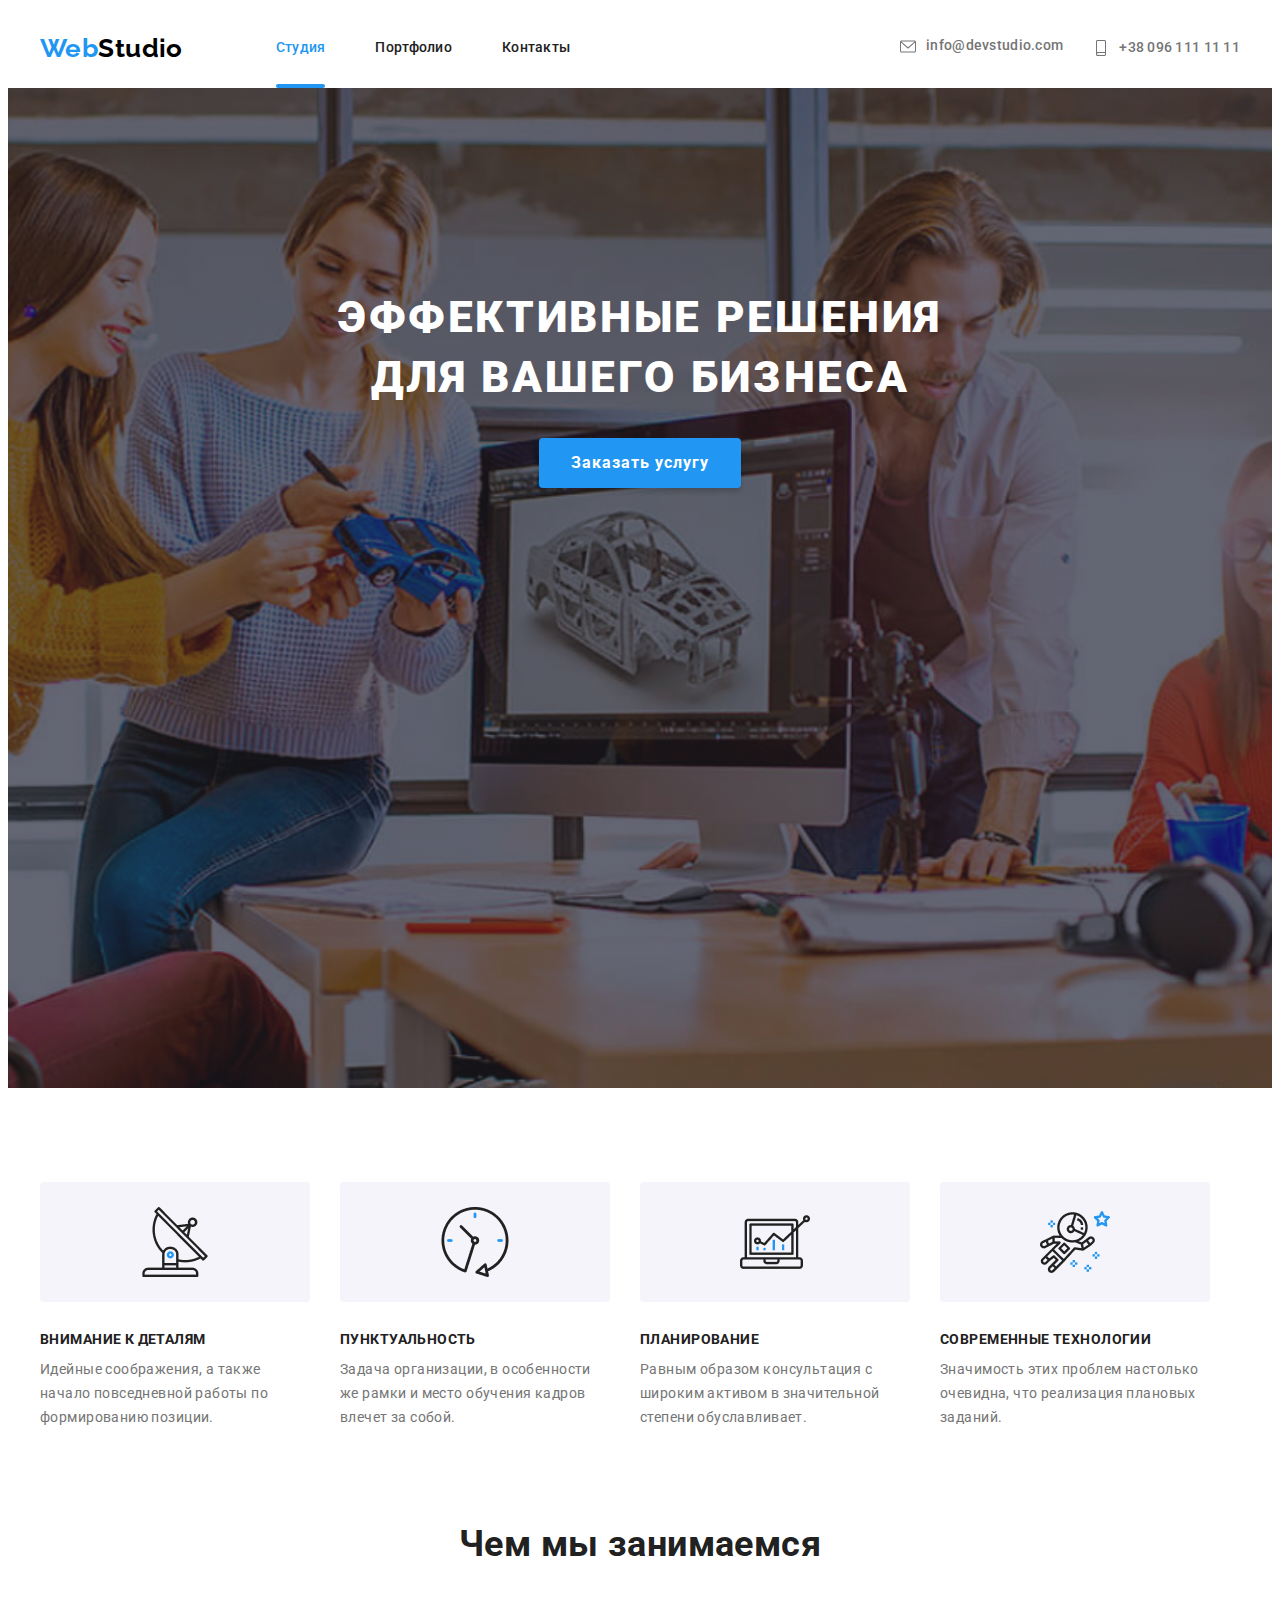
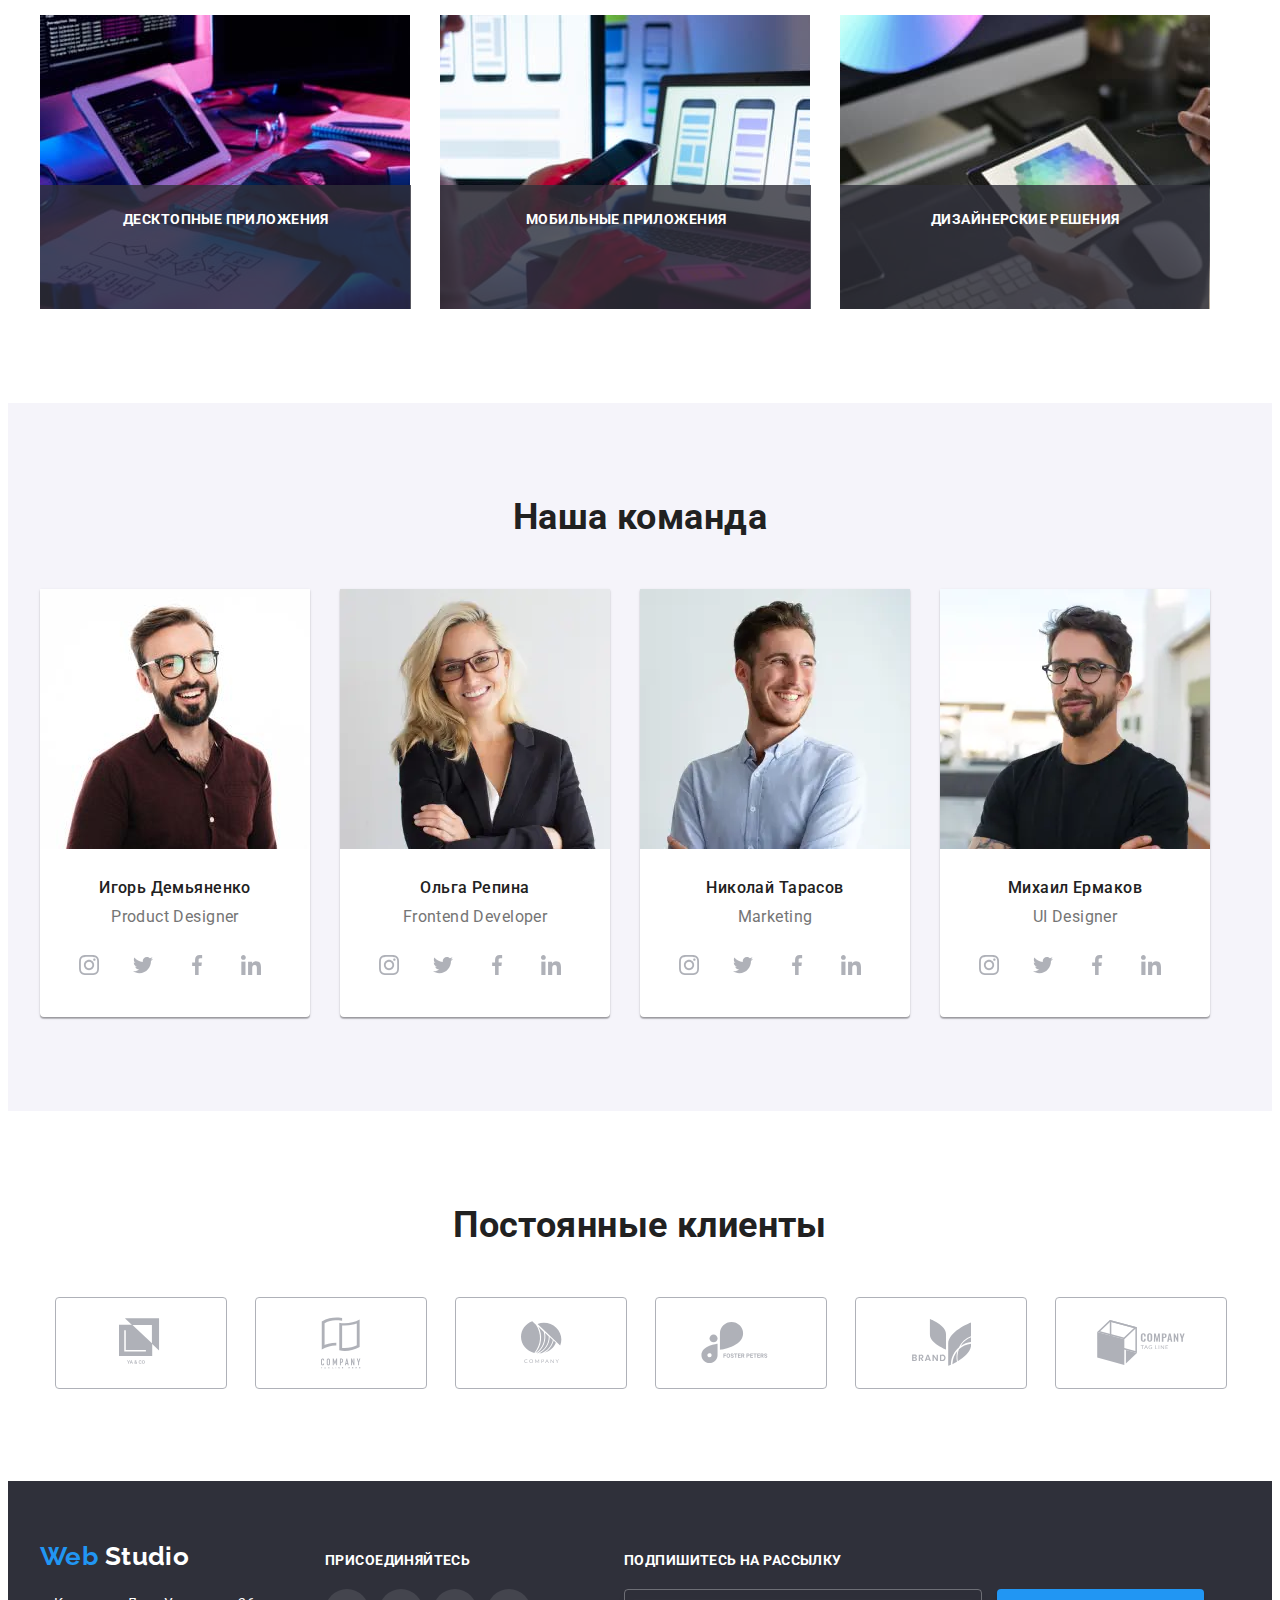
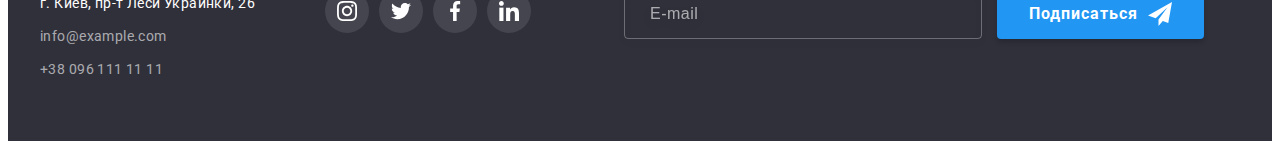
==== commit fd07a61e: "final changes)" ====
--- a/index.html
+++ b/index.html
@@ -60,13 +60,12 @@
         </ul>
       </div>
       <div class="mobile-menu" data-menu>
-        <div class="header">
-          <button type="button" class="mobile-close-btn" data-menu-close>
-            <svg class="mobile-close-icon">
-              <use href="./image/icon/sprite.svg#icon-close-black"></use>
-            </svg>
-          </button>
-        </div>
+        <button type="button" class="mobile-close-btn" data-menu-close>
+          <svg class="mobile-close-icon">
+            <use href="./image/icon/sprite.svg#icon-close-black"></use>
+          </svg>
+        </button>
+
         <nav class="mobile-header-nav">
           <ul class="site-nav">
             <li class="item">
@@ -116,7 +115,7 @@
         </div>
       </section>
       <!--Особенности-->
-      <section class="features">
+      <section class="features section">
         <div class="container">
           <h2 class="title-hide">Особенности</h2>
           <ul class="features-list">
--- a/css/main.min.css
+++ b/css/main.min.css
@@ -1 +1 @@
-:root{--main-text-color: #212121;--secondary-text-color: #ffffff;--ouwer-text-color: #757575;--acent-color: #2196f3;--contener-color: #eeeeee;--logo-color-text: #000000;--buttons-port-color: #f5f4fa;--footer-text-color: rgba(255, 255, 255, 0.6);--background-footer-color: #2f303a;--background-section: #e5e5e5;--line-color: #ececec;--background-color: #ffffff;--icon-color: #afb1b8;--main-font: Roboto, sans-serif}body{background-color:var(--background-color);color:var(--main-text-color);font-family:var(--main-font);font-size:14px;letter-spacing:.03em}h1,h2,h3,h4,h5,h6,p{margin:0}img{display:block;max-width:100%;height:auto}address{font-style:normal}button{display:block;cursor:pointer;border:none;border-radius:4px}.section{padding-top:94px;padding-bottom:94px}@media screen and (max-width: 1199px){.section{padding-top:60px;padding-bottom:60px}}.list{list-style:none;padding-left:0;margin:0}.link{text-decoration:none}.section{padding-top:120px;padding-bottom:120px}@media screen and (max-width: 1199px){.section{padding-top:96px;padding-bottom:96px}}.container{width:100%;padding:0 15px;margin:0 auto}@media screen and (min-width: 480px){.container{width:480px}}@media screen and (min-width: 768px){.container{width:768px}}@media screen and (min-width: 1200px){.container{width:1200px}}.header{border-bottom:1px solid var(--line-color)}@media screen and (min-width: 768px){header .container{display:flex;align-items:center}}.header-nav{display:flex;align-items:center}@media screen and (max-width: 767px){.header-nav{justify-content:space-between}}.logo{color:var(--logo-color-text);font-family:Raleway;font-weight:700;font-size:24px;line-height:1.16}@media screen and (max-width: 767px){.logo{padding-top:16px;padding-bottom:16px}}@media screen and (min-width: 1200px){.logo{font-size:26px;line-height:1.19}}.logo-word{color:var(--acent-color)}.nav{display:flex;margin-left:88px}@media screen and (max-width: 767px){.nav{display:none}}.nav-item:not(:last-child){margin-right:50px}@media screen and (min-width: 1200px){.nav{margin-left:93px}}.nav-link{display:block;padding:32px 0;color:var(--main-text-color);font-weight:500;line-height:1.14;letter-spacing:.02em;transition:color 250ms cubic-bezier(0.4, 0, 0.2, 1)}.nav-link:hover,.nav-link:focus{color:var(--acent-color)}.nav-link.current{color:var(--acent-color);position:relative}.nav-link.current::after{content:"";position:absolute;bottom:0;left:0;width:100%;height:4px;border-radius:2px;background-color:var(--acent-color)}.contact-list{margin-left:auto}@media screen and (max-width: 767px){.contact-list{display:none}}@media screen and (min-width: 1200px){.contact-list{display:flex}}@media screen and (max-width: 1199px){.contact-item:not(:last-child){margin-bottom:10px}}@media screen and (min-width: 1200px){.contact-item:not(:last-child){margin-right:30px}}.contact-link{display:flex;align-items:center;color:var(--ouwer-text-color);font-weight:500;line-height:1.14;letter-spacing:.02em;transition:color 250ms cubic-bezier(0.4, 0, 0.2, 1),fill 250ms cubic-bezier(0.4, 0, 0.2, 1)}.contact-link:hover,.contact-link:focus{color:var(--acent-color)}.contact-icon{fill:currentColor;margin-right:10px}@media screen and (max-width: 767px){.burger-btn,.mobile-close-btn{background-color:rgba(0,0,0,0);border:none;padding:0}.burger-icon,.mobile-close-icon{width:40px;height:40px}.burger-icon:hover,.mobile-close-icon:hover{fill:var(--acent-color)}.mobile-close-icon{position:absolute;top:10px;right:15px}.mobile-menu{display:flex;flex-direction:column;position:fixed;width:100%;max-width:480px;height:100vh;max-height:100%;overflow:scroll;top:0;left:0;transform:translateX(-50%);transform:translateY(-100%);background-color:var(--secondary-text-color);z-index:1;transition:all 250ms cubic-bezier(0.4, 0, 0.2, 1)}.mobile-menu.is-open{transform:translateX(0);transform:translateY(0)}.mobile-kontakt-social{position:absolute;bottom:0}.mobile-header-nav{margin-top:10px;padding-left:25px}.mobile-header-nav .site-nav{display:block}.mobile-header-nav .site-nav .item{margin-bottom:32px}.mobile-header-nav .site-nav .item:last-child{margin-bottom:0px}.mobile-header-nav .item{position:relative}.mobile-header-nav .link-nav{color:var(--main-text-color);font-weight:500;line-height:1.18;font-size:40px;letter-spacing:.02em;transition:color 250ms cubic-bezier(0.4, 0, 0.2, 1)}.mobile-header-nav .link-nav:hover{color:var(--acent-color)}.mobile-header-nav .link-nav.current{color:var(--acent-color)}.mobile-kontakt-nav{padding-left:25px}.mobile-kontakt-nav .item{fill:var(--ouwer-text-color);margin-bottom:22px}.mobile-kontakt-nav .item:last-child{margin-bottom:0px}.mobile-kontakt-nav .tel-mail{display:inline-flex;align-items:center;color:var(--ouwer-text-color);font-weight:500;line-height:1.16;font-size:24px;letter-spacing:.02em;transition:color 250ms cubic-bezier(0.4, 0, 0.2, 1),fill 250ms cubic-bezier(0.4, 0, 0.2, 1)}.mobile-kontakt-nav .tel{font-size:34px;line-height:1.18;color:var(--acent-color)}.mobile-social{display:flex;margin-top:34px;padding-bottom:48px;padding-left:25px}.mobile-social .item{margin-right:10px;padding-right:10px;border-right:1px solid rgba(153,101,101,.2)}.mobile-social .item:last-child{margin-right:0px;padding-right:0px;border-right:0px}.mobile-social-link{font-weight:500;font-size:18px;line-height:1.22;letter-spacing:.02em;color:var(--acent-color)}}@media screen and (min-width: 768px){.burger-btn{display:none}.mobile-menu{display:none}}.team-list,.about-list{display:flex;gap:30px}@media screen and (min-width: 1200px){.site-nav{display:flex;margin-left:93px}.site-nav .item{margin-right:50px}.site-nav .item:last-child{margin-right:0px}.item{position:relative}.link-nav{color:var(--main-text-color);font-weight:500;line-height:1.14;font-size:14px;letter-spacing:.02em;transition:color 250ms cubic-bezier(0.4, 0, 0.2, 1)}.link-nav:hover,.link-nav:focus{color:var(--acent-color)}.link-nav.current{color:var(--acent-color)}.link-nav.current::after{position:relative;content:"";display:block;bottom:-30px;left:0;height:4px;border-radius:2px;background-color:var(--acent-color)}}@media screen and (max-width: 767px){.hero-section{max-width:480px;height:400px;margin-left:auto;margin-right:auto;text-align:center;background-image:linear-gradient(rgba(47, 48, 58, 0.4), rgba(47, 48, 58, 0.4)),url(../image/index/mobile-hero-img1x.jpg);background-color:var(--background-hero-img);background-repeat:no-repeat;background-position:center;background-size:cover}}@media screen and (max-width: 767px)and (min-device-pixel-ratio: 2),screen and (max-width: 767px)and (min-resolution: 192dpi),screen and (max-width: 767px)and (min-resolution: 2dppx){.hero-section{background-image:linear-gradient(rgba(47, 48, 58, 0.4), rgba(47, 48, 58, 0.4)),url(../image/index/hero-img@2x.jpg)}}@media screen and (max-width: 767px){.hero{padding-top:118px;padding-bottom:118px}}@media screen and (max-width: 767px){.hero-button{min-width:200px;display:inline-block;border:0px;padding:10px 32px;border-radius:4px;box-shadow:0px 4px 4px rgba(0,0,0,.15);color:var(--background-color);background-color:var(--acent-color);cursor:pointer;font-family:Roboto;font-weight:700;font-size:16px;line-height:1.87;letter-spacing:.06em}}@media screen and (max-width: 767px){.hero-title{margin-bottom:30px;color:var(--secondary-text-color);font-weight:900;font-size:26px;line-height:1.62;letter-spacing:.06em;text-transform:uppercase}}@media screen and (min-width: 768px){.hero-section{max-width:768px;height:400px;margin-left:auto;margin-right:auto;text-align:center;background-image:linear-gradient(rgba(47, 48, 58, 0.4), rgba(47, 48, 58, 0.4)),url(../image/index/tablet-hero-img.jpg);background-color:var(--background-hero-img);background-repeat:no-repeat;background-position:center;background-size:cover}}@media screen and (min-width: 768px)and (min-device-pixel-ratio: 2),screen and (min-width: 768px)and (min-resolution: 192dpi),screen and (min-width: 768px)and (min-resolution: 2dppx){.hero-section{background-image:linear-gradient(rgba(47, 48, 58, 0.4), rgba(47, 48, 58, 0.4)),url(../image/index/hero-img@2x.jpg)}}@media screen and (min-width: 768px){.hero{padding-top:118px;padding-bottom:118px}}@media screen and (min-width: 768px){.hero-button{min-width:200px;display:inline-block;border:0px;padding:10px 32px;border-radius:4px;box-shadow:0px 4px 4px rgba(0,0,0,.15);color:var(--background-color);background-color:var(--acent-color);cursor:pointer;font-family:Roboto;font-weight:700;font-size:16px;line-height:1.87;letter-spacing:.06em}}@media screen and (min-width: 768px){.hero-title{margin-bottom:30px;color:var(--secondary-text-color);font-weight:900;font-size:26px;line-height:1.62;letter-spacing:.06em;text-transform:uppercase}}@media screen and (min-width: 1200px){.hero-section{max-width:1600px;height:600px;background-image:linear-gradient(rgba(47, 48, 58, 0.4), rgba(47, 48, 58, 0.4)),url(../image/index/desktop-hero-img.jpg)}}@media screen and (min-width: 1200px)and (min-device-pixel-ratio: 2),screen and (min-width: 1200px)and (min-resolution: 192dpi),screen and (min-width: 1200px)and (min-resolution: 2dppx){.hero-section{background-image:url(../image/index/desktop-hero-img@2x.jpg)}}@media screen and (min-width: 1200px){.hero{padding-top:200px;padding-bottom:200px}}@media screen and (min-width: 1200px){.hero-title{font-weight:900;font-size:44px;line-height:1.36}}.backdrop{position:fixed;top:0px;left:0px;width:100%;height:100%;background:rgba(0,0,0,.5);transition:opacity 250ms cubic-bezier(0.4, 0, 0.2, 1)}.backdrop.is-hidden{opacity:0;pointer-events:none}.modal{position:absolute;top:50%;left:50%;transform:translate(-50%, -50%);border-radius:4px;background:var(--background-color);box-shadow:0px 1px 3px rgba(0,0,0,.12),0px 1px 1px rgba(0,0,0,.14),0px 2px 1px rgba(0,0,0,.2);padding:40px}@media screen and (max-width: 1199px){.modal{width:95%;max-width:450px;height:95%;max-height:609px;overflow:scroll}}@media screen and (min-width: 1200px){.modal{width:528px;height:581px}}.modal-close{position:absolute;display:flex;justify-content:center;align-items:center;top:8px;right:8px;width:30px;height:30px;background:rgba(0,0,0,0);border:1px solid rgba(0,0,0,.1);border-radius:50%;cursor:pointer}.modal-icon{align-items:center;width:17px;height:17px}.modal-icon:focus{fill:var(--acent-color)}.title-modal{font-size:20px;line-height:1.5;text-align:center;font-weight:bold;margin-bottom:12px}.modal-form{display:flex;flex-direction:column}.modal-form-label{font-weight:normal;font-size:12px;line-height:1.16;margin-top:10px;letter-spacing:.01em;color:var(--ouwer-text-color)}.modal-form-input-icon{display:block;position:relative;margin-top:4px}.modal-form-input{display:block;width:100%;height:40px;padding-left:42px;border:1px solid rgba(33,33,33,.2);border-radius:4px;transition:border-color 250ms cubic-bezier(0.4, 0, 0.2, 1)}.modal-form-input:focus{outline:none;border-color:var(--acent-color)}.modal-form-input:focus+.modal-form-icon{fill:var(--acent-color)}.modal-form-icon{position:absolute;top:50%;left:12px;transform:translateY(-50%);align-items:center;width:18px;height:18px;fill:var(--main-text-color) transition fill 250ms cubic-bezier(0.4, 0, 0.2, 1)}.modal-form-comment{font-style:normal;font-weight:normal;font-size:12px;line-height:1.16;letter-spacing:.01em;margin-top:4px;height:120px;border:1px solid rgba(33,33,33,.2);border-radius:4px;transition:border-color 250ms cubic-bezier(0.4, 0, 0.2, 1);resize:none;padding:12px 16px}.modal-form-comment::placeholder{font-style:normal;font-weight:normal;font-size:12px;line-height:1.16;letter-spacing:.01em;color:rgba(117,117,117,.5)}.modal-form-comment:focus{outline:none;border-color:var(--acent-color)}.modal-form-policy{display:flex;align-items:center;flex-wrap:wrap;margin-top:20px;font-style:normal;font-weight:normal;font-size:12px;line-height:1.17;letter-spacing:.03em;color:var(--ouwer-text-color)}.modal-form-policy::before{content:"";display:inline-block;width:16px;height:15px;margin-right:9px;background-image:url(../image/icon/icon-check-0.svg)}.policy-link{color:var(--acent-color);margin-left:5px}.modal-form-checkbox:checked+.modal-form-policy::before{background-image:url(../image/icon/icon-check.svg)}.modal-btn{align-self:center;margin-top:30px}@media screen and (min-width: 1200px){.modal{width:100%;max-width:528px;height:100%;max-height:581px}.title-modal{font-size:20px;line-height:1.15}.modal-form-policy{font-size:14px;line-height:1.71}}@media screen and (max-width: 767px){.features{padding-top:60px}.features-list{display:flex;flex-wrap:wrap}.features-item{width:100%;margin-bottom:30px}.features-item:last-child{margin-bottom:0px}.title-hide{position:absolute;width:1px;height:1px;margin:-1px;padding:0;overflow:hidden;border:0;clip:rect(0 0 0 0)}.features-title{margin-top:0px;margin-bottom:10px;text-align:center;font-weight:700;font-size:14px;line-height:1.14;text-transform:uppercase}.features-title::before{content:"";display:block;width:100%;height:120px;margin-bottom:30px;border-radius:4px;background-color:var(--buttons-port-color);background-repeat:no-repeat;background-position:center}.icon-antenna::before{background-image:url(../image/icon/antenna-1.png)}.icon-clock::before{background-image:url(../image/icon/clock-1.png)}.icon-diagram::before{background-image:url(../image/icon/diagram-1.png)}.icon-astronaut::before{background-image:url(../image/icon/astronaut-1.png)}.features-text{margin-top:0px;margin-bottom:0px;color:var(--ouwer-text-color);font-weight:400;font-size:14px;line-height:1.71}}@media screen and (min-width: 768px){.features{padding-top:60px;padding-bottom:60px}}@media screen and (min-width: 768px)and (min-width: 1200px){.features{padding-bottom:0px}}@media screen and (min-width: 768px){.features-list{display:flex;flex-wrap:wrap;margin:-15px}}@media screen and (min-width: 768px)and (min-width: 1200px){.features-list{margin:0px}}@media screen and (min-width: 768px){.features-item{width:354px;margin:15px}}@media screen and (min-width: 768px)and (min-width: 1200px){.features-item{margin:0px}}@media screen and (min-width: 768px){.title-hide{position:absolute;width:1px;height:1px;margin:-1px;padding:0;overflow:hidden;border:0;clip:rect(0 0 0 0)}}@media screen and (min-width: 768px){.features-title{margin-top:0px;margin-bottom:10px;font-weight:700;font-size:14px;line-height:1.14;text-transform:uppercase}.features-title::before{content:"";display:block;width:100%;height:120px;margin-bottom:30px;border-radius:4px;background-color:var(--buttons-port-color);background-repeat:no-repeat;background-position:center}}@media screen and (min-width: 768px){.icon-antenna::before{background-image:url(../image/icon/antenna-1.png)}}@media screen and (min-width: 768px){.icon-clock::before{background-image:url(../image/icon/clock-1.png)}}@media screen and (min-width: 768px){.icon-diagram::before{background-image:url(../image/icon/diagram-1.png)}}@media screen and (min-width: 768px){.icon-astronaut::before{background-image:url(../image/icon/astronaut-1.png)}}@media screen and (min-width: 768px){.features-text{color:var(--ouwer-text-color);font-weight:400;font-size:14px;line-height:1.71}}@media screen and (min-width: 1200px){.features{padding-top:94px}.features-item{width:270px;margin-right:30px}.features-item:last-child{margin-right:0px}}@media screen and (max-width: 1199px){.services{display:none}}@media screen and (min-width: 1200px){.work{padding-top:94px;padding-bottom:94px}.work-list{display:flex}.work-list .work-img{margin-right:30px}.section-title-work{margin-top:0px;margin-bottom:50px;font-weight:700;font-size:36px;line-height:1.16;text-align:center}.work-card-overlay{position:relative}.work-overlay-text{position:absolute;bottom:0px;left:0px;max-width:100%;height:70px;background:rgba(47,48,58,.8);color:var(--secondary-text-color);font-weight:700;font-size:14px;line-height:1.14;text-align:center;text-transform:uppercase}.work-desktop{padding:27px 82px 27px 83px}.work-mob{padding:27px 85px 27px 86px}.work-design{padding:27px 90px 27px 91px}}@media screen and (max-width: 767px){.team-section{background-color:var(--buttons-port-color)}.section-title-team{margin-top:0px;margin-bottom:30px;font-weight:700;font-size:28px;line-height:1.17;text-align:center}.card-team{background-color:var(--background-color);width:100%;margin-bottom:30px;box-shadow:0px 1px 3px rgba(0,0,0,.12),0px 1px 1px rgba(0,0,0,.14),0px 2px 1px rgba(0,0,0,.2);border-radius:0px 0px 4px 4px}.card-team:last-child{margin-bottom:0px}.team{padding-top:60px;padding-bottom:60px}.team-name{margin-top:30px;margin-bottom:0px;font-weight:500;font-size:16px;line-height:1.18;text-align:center}.team-work{margin-top:10px;margin-bottom:16px;color:var(--ouwer-text-color);font-weight:400;font-size:16px;line-height:1.18;text-align:center}.social{display:flex;justify-content:center;width:206px;margin-left:auto;margin-right:auto;padding-bottom:24px}.social-link{display:flex;justify-content:center;align-items:center;width:44px;height:44px;border-radius:50%;cursor:pointer;fill:var(--icon-color);transition:fill 250ms cubic-bezier(0.4, 0, 0.2, 1),background-color 250ms cubic-bezier(0.4, 0, 0.2, 1)}.social-link:last-child{margin-right:0px}.social-link:hover,.social-link:focus{background-color:var(--acent-color);fill:var(--secondary-text-color)}.social-item{display:flex;width:44px;height:44px;border-radius:50%;margin-right:10px}.social-icon{align-items:center;width:20px;height:20px}}@media screen and (min-width: 768px){.team-section{background-color:var(--buttons-port-color)}.section-title-team{margin-top:0px;margin-bottom:30px;font-weight:700;font-size:28px;line-height:1.17;text-align:center}.team-cards{display:flex;flex-wrap:wrap;margin:-15px}}@media screen and (min-width: 768px)and (min-width: 1200px){.team-cards{margin:0px}}@media screen and (min-width: 768px){.card-team{background-color:var(--background-color);width:354px;margin:15px;box-shadow:0px 1px 3px rgba(0,0,0,.12),0px 1px 1px rgba(0,0,0,.14),0px 2px 1px rgba(0,0,0,.2);border-radius:0px 0px 4px 4px}}@media screen and (min-width: 768px)and (min-width: 1200px){.card-team{margin:0px}}@media screen and (min-width: 768px){.team{padding-top:60px;padding-bottom:60px}}@media screen and (min-width: 768px){.team-name{margin-top:30px;margin-bottom:0px;font-weight:500;font-size:16px;line-height:1.18;text-align:center}}@media screen and (min-width: 768px){.team-work{margin-top:10px;margin-bottom:16px;color:var(--ouwer-text-color);font-weight:400;font-size:16px;line-height:1.18;text-align:center}}@media screen and (min-width: 768px){.social{display:flex;justify-content:center;width:206px;margin-left:auto;margin-right:auto;padding-bottom:24px}}@media screen and (min-width: 768px)and (min-width: 1200px){.social{padding-bottom:0px}}@media screen and (min-width: 768px){.social-link{display:flex;justify-content:center;align-items:center;width:44px;height:44px;border-radius:50%;cursor:pointer;fill:var(--icon-color);transition:fill 250ms cubic-bezier(0.4, 0, 0.2, 1),background-color 250ms cubic-bezier(0.4, 0, 0.2, 1)}.social-link:last-child{margin-right:0px}.social-link:hover,.social-link:focus{background-color:var(--acent-color);fill:var(--secondary-text-color)}}@media screen and (min-width: 768px){.social-item{display:flex;width:44px;height:44px;border-radius:50%;margin-right:10px}}@media screen and (min-width: 768px){.social-icon{align-items:center;width:20px;height:20px}}@media screen and (min-width: 1200px){.section-title-team{margin-bottom:50px;font-size:36px;line-height:1.16}.card-team{width:270px;margin-right:30px;box-shadow:0px 1px 3px rgba(0,0,0,.12),0px 1px 1px rgba(0,0,0,.14),0px 2px 1px rgba(0,0,0,.2);border-radius:0px 0px 4px 4px}.card-team:last-child{margin-right:0px}.team{padding-top:94px;padding-bottom:94px}.social{margin-bottom:30px}}@media screen and (min-width: 768px){.team-list{display:flex;gap:30px}}@media screen and (max-width: 767px){.team-item:not(:last-child){margin-bottom:30px}}@media screen and (max-width: 767px){.client-section{padding-top:60px;padding-bottom:60px}.client-title{margin-top:0px;margin-bottom:30px;font-weight:700;font-size:28px;line-height:1.18;text-align:center}.client-list{display:flex;flex-wrap:wrap;margin:-15px}.client-item{width:210px;height:90px;margin:15px}.client-link{display:flex;justify-content:center;align-items:center;width:100%;height:100%;cursor:pointer;border:1px solid var(--icon-color);fill:var(--icon-color);border-radius:4px;transition:fill 250ms cubic-bezier(0.4, 0, 0.2, 1),border 250ms cubic-bezier(0.4, 0, 0.2, 1)}.client-link:hover,.client-link:focus{fill:var(--acent-color);border:1px solid var(--acent-color)}.client-icon{display:flex;justify-content:center}.logo-1{width:44.27px;height:49.23px}.logo-2{width:40px;height:52px}.logo-3{width:41px;height:42.6px}.logo-4{width:79.66px;height:42.02px}.logo-5{width:59px;height:47px}.logo-6{width:88.48px;height:45.44px}}@media screen and (min-width: 768px){.client-section{padding-top:60px;padding-bottom:60px}.client-title{margin-bottom:30px;font-weight:700;font-size:28px;line-height:1.18;text-align:center}.client-list{display:flex;flex-wrap:wrap;margin:-15px}}@media screen and (min-width: 768px)and (min-width: 1200px){.client-list{margin:0px}}@media screen and (min-width: 768px){.client-item{width:226px;height:90px;margin:15px}}@media screen and (min-width: 768px)and (min-width: 1200px){.client-item{margin:0px}}@media screen and (min-width: 768px){.client-link{display:flex;justify-content:center;align-items:center;width:100%;height:100%;cursor:pointer;border:1px solid var(--icon-color);fill:var(--icon-color);border-radius:4px;transition:fill 250ms cubic-bezier(0.4, 0, 0.2, 1),border 250ms cubic-bezier(0.4, 0, 0.2, 1)}.client-link:hover,.client-link:focus{fill:var(--acent-color);border:1px solid var(--acent-color)}}@media screen and (min-width: 768px){.client-icon{display:flex;justify-content:center}}@media screen and (min-width: 768px){.logo-1{width:44.27px;height:49.23px}}@media screen and (min-width: 768px){.logo-2{width:40px;height:52px}}@media screen and (min-width: 768px){.logo-3{width:41px;height:42.6px}}@media screen and (min-width: 768px){.logo-4{width:79.66px;height:42.02px}}@media screen and (min-width: 768px){.logo-5{width:59px;height:47px}}@media screen and (min-width: 768px){.logo-6{width:88.48px;height:45.44px}}@media screen and (min-width: 1200px){.client-section{padding-top:94px;padding-bottom:94px}.client-title{margin-bottom:50px;font-size:36px;line-height:1.16}.client-list{display:flex;justify-content:center}.client-item{width:170px;height:90px;margin-right:30px}.client-item:last-child{margin-right:0px}}@media screen and (max-width: 767px){.portfolio-filters{display:flex;flex-wrap:wrap;padding-bottom:40px}.portfolio-button:not(:last-child){margin-right:8px;padding-bottom:15px}.button{display:inline-block;color:var(--main-text-color);background-color:var(--buttons-port-color);font-family:Roboto;font-weight:500;font-size:16px;line-height:1.62;letter-spacing:.03em;text-align:center;border:0px;border-radius:4px;padding:6px 22px;transition:color 250ms cubic-bezier(0.4, 0, 0.2, 1),background-color 250ms cubic-bezier(0.4, 0, 0.2, 1),box-shadow 250ms cubic-bezier(0.4, 0, 0.2, 1)}.button:hover,.button:focus{color:var(--background-color);background-color:var(--acent-color);cursor:pointer;box-shadow:0px 3px 1px rgba(0,0,0,.1),0px 1px 2px rgba(0,0,0,.08),0px 2px 2px rgba(0,0,0,.12)}.button:active{color:var(--background-color);background-color:var(--acent-color)}}@media screen and (min-width: 768px){.portfolio-filters{display:flex;justify-content:center;padding-bottom:30px}.portfolio-button:not(:last-child){margin-right:8px}.button{display:inline-block;color:var(--main-text-color);background-color:var(--buttons-port-color);font-family:Roboto;font-weight:500;font-size:16px;line-height:1.62;letter-spacing:.03em;text-align:center;border:0px;border-radius:4px;padding:6px 22px;transition:color 250ms cubic-bezier(0.4, 0, 0.2, 1),background-color 250ms cubic-bezier(0.4, 0, 0.2, 1),box-shadow 250ms cubic-bezier(0.4, 0, 0.2, 1)}.button:hover,.button:focus{color:var(--background-color);background-color:var(--acent-color);cursor:pointer;box-shadow:0px 3px 1px rgba(0,0,0,.1),0px 1px 2px rgba(0,0,0,.08),0px 2px 2px rgba(0,0,0,.12)}.button:active{color:var(--background-color);background-color:var(--acent-color)}}@media screen and (min-width: 1200px){.portfolio-filters{display:flex;justify-content:center;margin-bottom:50px}.portfolio-filters .button:first-child{margin-right:0px}.button{display:inline-block;color:var(--main-text-color);background-color:var(--buttons-port-color);font-family:Roboto;font-weight:500;font-size:16px;line-height:1.62;letter-spacing:.03em;text-align:center;border:0px;border-radius:4px;padding:6px 22px;margin-left:8px;transition:color 250ms cubic-bezier(0.4, 0, 0.2, 1),background-color 250ms cubic-bezier(0.4, 0, 0.2, 1),box-shadow 250ms cubic-bezier(0.4, 0, 0.2, 1)}.button:hover,.button:focus{color:var(--background-color);background-color:var(--acent-color);cursor:pointer;box-shadow:0px 3px 1px rgba(0,0,0,.1),0px 1px 2px rgba(0,0,0,.08),0px 2px 2px rgba(0,0,0,.12)}.button:active{color:var(--background-color);background-color:var(--acent-color)}}@media screen and (max-width: 767px){.portfolio-section{padding-top:60px;padding-bottom:60px}.project{max-width:450px;border:1px solid var(--contener-color);margin-bottom:30px}.project:last-child{margin-bottom:0px}.project-card-link{display:block;transition:box-shadow 250ms cubic-bezier(0.4, 0, 0.2, 1)}.project-card-link:hover,.project-card-link:focus{box-shadow:0px 1px 1px rgba(0,0,0,.12),0px 4px 4px rgba(0,0,0,.06),1px 4px 6px rgba(197,156,156,.16)}.project-card-link:hover .overlay-text-conteiner,.project-card-link:focus .overlay-text-conteiner{transform:translateY(0)}.card-text{padding:20px 24px}.project-title{margin-bottom:4px;color:var(--main-text-color);font-weight:700;font-size:18px;line-height:2;letter-spacing:.06em}.project-name{margin-top:0px;color:var(--ouwer-text-color);font-weight:400;font-size:16px;line-height:1.87}.portfolio-card-overlay{position:relative;overflow:hidden}.overlay-text-conteiner{position:absolute;top:0px;left:0px;width:100%;height:100%;background:rgba(33,150,243,.9);color:var(--secondary-text-color);transform:translateY(100%);transition:transform 250ms cubic-bezier(0.4, 0, 0.2, 1)}.overlay-text{padding:63px 24px;font-style:normal;font-weight:normal;font-size:18px;line-height:1.56}}@media screen and (min-width: 768px){.portfolio-section{padding-top:60px;padding-bottom:60px}.project-card{display:flex;flex-wrap:wrap;margin:-15px}}@media screen and (min-width: 768px)and (min-width: 1200px){.project-card{margin:0px}}@media screen and (min-width: 768px){.project{width:354px;border:1px solid var(--contener-color);margin:15px}}@media screen and (min-width: 768px)and (min-width: 1200px){.project{margin:0px}}@media screen and (min-width: 768px){.project-card-link{display:block;transition:box-shadow 250ms cubic-bezier(0.4, 0, 0.2, 1)}.project-card-link:hover,.project-card-link:focus{box-shadow:0px 1px 1px rgba(0,0,0,.12),0px 4px 4px rgba(0,0,0,.06),1px 4px 6px rgba(197,156,156,.16)}.project-card-link:hover .overlay-text-conteiner,.project-card-link:focus .overlay-text-conteiner{transform:translateY(0)}}@media screen and (min-width: 768px){.card-text{padding:20px 24px}}@media screen and (min-width: 768px){.project-title{margin-bottom:4px;color:var(--main-text-color);font-weight:700;font-size:18px;line-height:2;letter-spacing:.06em}}@media screen and (min-width: 768px){.project-name{margin-top:0px;color:var(--ouwer-text-color);font-weight:400;font-size:16px;line-height:1.87}}@media screen and (min-width: 768px){.portfolio-card-overlay{position:relative;overflow:hidden}}@media screen and (min-width: 768px){.overlay-text-conteiner{position:absolute;top:0px;left:0px;width:100%;height:100%;background:rgba(33,150,243,.9);color:var(--secondary-text-color);transform:translateY(100%);transition:transform 250ms cubic-bezier(0.4, 0, 0.2, 1)}}@media screen and (min-width: 768px){.overlay-text{padding:63px 24px;font-style:normal;font-weight:normal;font-size:18px;line-height:1.56}}@media screen and (min-width: 1200px){.portfolio-section{padding-top:94px;padding-bottom:94px}.project{width:370px;margin-right:30px;margin-bottom:30px}.project:nth-child(3n){margin-right:0px}.project:nth-last-child(-n+3){margin-bottom:0px}}@media screen and (max-width: 767px){.footer-background{background-color:var(--background-footer-color)}.footer{padding-top:60px;padding-bottom:60px}.footer-flex{display:flex;align-items:center;flex-direction:column}.footer-nav{margin-bottom:60px;text-align:center}.logo-footer{display:inline-block;margin-bottom:20px;color:var(--secondary-text-color);font-family:Raleway;font-weight:700;font-size:24px;line-height:1.17}.tel-mail-footer{display:inline-block;margin-bottom:9px;color:var(--footer-text-color);font-weight:400;font-size:14px;line-height:1.71}.tel{margin-bottom:0px}.footer-map{display:inline-block;margin-bottom:9px;color:var(--secondary-text-color);font-weight:400;font-size:14px;line-height:1.71}.container-social-link{display:inline-block;text-align:center}.footer-social{display:flex;justify-content:center;width:206px;margin-left:auto;margin-right:auto;margin-bottom:60px}.footer-social-link{display:flex;justify-content:center;align-items:center;width:44px;height:44px;border-radius:50%;cursor:pointer;fill:var(--secondary-text-color);background:rgba(255,255,255,.1);transition:fill 250ms cubic-bezier(0.4, 0, 0.2, 1),background-color 250ms cubic-bezier(0.4, 0, 0.2, 1)}.footer-social-link:hover,.footer-social-link:focus{background-color:var(--acent-color);fill:var(--secondary-text-color)}.footer-social-item{display:flex;width:44px;height:44px;border-radius:50%;margin-right:10px}.footer-social-item:last-child{margin-right:0px}.footer-social-icon{align-items:center;width:20px;height:20px}.form-footer{width:100%;text-align:center}.footer-title{margin-top:0px;margin-bottom:20px;color:var(--secondary-text-color);font-weight:700;font-size:14px;line-height:1.14;text-transform:uppercase}.footer-input{width:100%;height:50px;border:1px solid rgba(255,255,255,.3);box-sizing:border-box;filter:drop-shadow(0px 4px 4px rgba(0, 0, 0, 0.15));border-radius:4px;background:inherit;color:var(--secondary-text-color)}.footer-input::placeholder{font-weight:normal;font-size:16px;line-height:1.25;padding-left:16px;display:flex;align-items:center;letter-spacing:.03em;color:rgba(255,255,255,.6)}.footer-btn{display:inline-flex;margin-top:20px;align-items:center}.footer-btn-icon{margin-left:10px;width:24px;height:24px}}@media screen and (min-width: 768px){.footer-background{background-color:var(--background-footer-color)}.footer{padding-top:60px;padding-bottom:60px}.footer-flex{display:flex;justify-content:center;flex-wrap:wrap}}@media screen and (min-width: 768px)and (min-width: 1200px){.footer-flex{justify-content:normal;flex-wrap:nowrap}}@media screen and (min-width: 768px){.footer-nav{margin-bottom:60px;margin-right:165px;text-align:center}}@media screen and (min-width: 768px)and (min-width: 1200px){.footer-nav{margin-bottom:0px;text-align:start}}@media screen and (min-width: 768px){.logo-footer{display:inline-block;margin-bottom:20px;color:var(--secondary-text-color);font-family:Raleway;font-weight:700;font-size:24px;line-height:1.17}}@media screen and (min-width: 768px){.tel-mail-footer{display:inline-block;margin-bottom:9px;color:var(--footer-text-color);font-weight:400;font-size:14px;line-height:1.71}}@media screen and (min-width: 768px){.tel{margin-bottom:0px}}@media screen and (min-width: 768px){.footer-map{display:inline-block;margin-bottom:9px;color:var(--secondary-text-color);font-weight:400;font-size:14px;line-height:1.71}}@media screen and (min-width: 768px){.container-social-link{display:inline-block;text-align:center}}@media screen and (min-width: 768px)and (min-width: 1200px){.container-social-link{text-align:start}}@media screen and (min-width: 768px){.footer-social{display:flex;justify-content:center;width:206px;margin-left:auto;margin-right:auto;margin-bottom:60px}}@media screen and (min-width: 768px){.footer-social-link{display:flex;justify-content:center;align-items:center;width:44px;height:44px;border-radius:50%;cursor:pointer;fill:var(--secondary-text-color);background:rgba(255,255,255,.1);transition:fill 250ms cubic-bezier(0.4, 0, 0.2, 1),background-color 250ms cubic-bezier(0.4, 0, 0.2, 1)}.footer-social-link:hover,.footer-social-link:focus{background-color:var(--acent-color);fill:var(--secondary-text-color)}}@media screen and (min-width: 768px){.footer-social-item{display:flex;width:44px;height:44px;border-radius:50%;margin-right:10px}.footer-social-item:last-child{margin-right:0px}}@media screen and (min-width: 768px){.footer-social-icon{align-items:center;width:20px;height:20px}}@media screen and (min-width: 768px){.form-footer{text-align:center}}@media screen and (min-width: 768px)and (min-width: 1200px){.form-footer{text-align:start}}@media screen and (min-width: 768px){.footer-title{margin-top:0px;margin-bottom:20px;color:var(--secondary-text-color);font-weight:700;font-size:14px;line-height:1.14;text-transform:uppercase}}@media screen and (min-width: 768px){.footer-input{width:100%;height:50px;border:1px solid rgba(255,255,255,.3);box-sizing:border-box;filter:drop-shadow(0px 4px 4px rgba(0, 0, 0, 0.15));border-radius:4px;background:inherit;color:var(--secondary-text-color)}.footer-input::placeholder{font-weight:normal;font-size:16px;line-height:1.25;padding-left:16px;display:flex;align-items:center;letter-spacing:.03em;color:rgba(255,255,255,.6)}}@media screen and (min-width: 768px){.footer-btn{display:inline-flex;margin-top:20px;align-items:center}}@media screen and (min-width: 768px)and (min-width: 1200px){.footer-btn{margin-top:0px}}@media screen and (min-width: 768px){.footer-btn-icon{margin-left:10px;width:24px;height:24px}}@media screen and (min-width: 1200px){.footer-flex{align-items:baseline}.footer-nav{margin-right:70px}.logo-footer{font-size:26px;line-height:1.19}.container-social-link{display:inline-block}.footer-social{margin-bottom:30px}.footer-social-link:last-child{margin-right:0px}.form-footer{height:86px;margin-left:93px}.footer-input{width:358px}.footer-btn{display:inline-flex;margin-left:12px;align-items:center}}/*# sourceMappingURL=main.min.css.map */+:root{--main-text-color: #212121;--secondary-text-color: #ffffff;--ouwer-text-color: #757575;--acent-color: #2196f3;--contener-color: #eeeeee;--logo-color-text: #000000;--buttons-port-color: #f5f4fa;--footer-text-color: rgba(255, 255, 255, 0.6);--background-footer-color: #2f303a;--background-section: #e5e5e5;--line-color: #ececec;--background-color: #ffffff;--icon-color: #afb1b8;--main-font: Roboto, sans-serif}:root{--main-text-color: #212121;--secondary-text-color: #ffffff;--ouwer-text-color: #757575;--acent-color: #2196f3;--contener-color: #eeeeee;--logo-color-text: #000000;--buttons-port-color: #f5f4fa;--footer-text-color: rgba(255, 255, 255, 0.6);--background-footer-color: #2f303a;--background-section: #e5e5e5;--line-color: #ececec;--background-color: #ffffff;--icon-color: #afb1b8;--main-font: Roboto, sans-serif}body{background-color:var(--background-color);color:var(--main-text-color);font-family:var(--main-font);font-size:14px;letter-spacing:.03em}h1,h2,h3,h4,h5,h6,p{margin:0}img{display:block;max-width:100%;height:auto}ul,ol{list-style:none;padding-left:0;margin:0}a{text-decoration:none}address{font-style:normal}button{display:block;cursor:pointer;border:none;border-radius:4px}.section{padding-top:94px;padding-bottom:94px}.container{width:1200px;margin:0 auto;padding:0 15px}.section{padding-top:94px;padding-bottom:94px}@media screen and (max-width: 1199px){.section{padding-top:60px;padding-bottom:60px}}.container{width:100%;padding:0 15px;margin:0 auto}@media screen and (min-width: 480px){.container{width:480px}}@media screen and (min-width: 768px){.container{width:768px}}@media screen and (min-width: 1200px){.container{width:1200px}}.header{border-bottom:1px solid var(--line-color)}@media screen and (min-width: 768px){header .container{display:flex;align-items:center}}.header-nav{display:flex;align-items:center}@media screen and (max-width: 767px){.header-nav{justify-content:space-between}}.logo{color:var(--logo-color-text);font-family:Raleway;font-weight:700;font-size:24px;line-height:1.16}@media screen and (max-width: 767px){.logo{padding-top:16px;padding-bottom:16px}}@media screen and (min-width: 1200px){.logo{font-size:26px;line-height:1.19}}.logo-word{color:var(--acent-color)}.nav{display:flex;margin-left:88px}@media screen and (max-width: 767px){.nav{display:none}}.nav-item:not(:last-child){margin-right:50px}@media screen and (min-width: 1200px){.nav{margin-left:93px}}.nav-link{display:block;padding:32px 0;color:var(--main-text-color);font-weight:500;line-height:1.14;letter-spacing:.02em;transition:color 250ms cubic-bezier(0.4, 0, 0.2, 1)}.nav-link:hover,.nav-link:focus{color:var(--acent-color)}.nav-link.current{color:var(--acent-color);position:relative}.nav-link.current::after{content:"";position:absolute;bottom:0;left:0;width:100%;height:4px;border-radius:2px;background-color:var(--acent-color)}.contact-list{margin-left:auto}@media screen and (max-width: 767px){.contact-list{display:none}}@media screen and (min-width: 1200px){.contact-list{display:flex}}@media screen and (max-width: 1199px){.contact-item:not(:last-child){margin-bottom:10px}}@media screen and (min-width: 1200px){.contact-item:not(:last-child){margin-right:30px}}.contact-link{display:flex;align-items:center;color:var(--ouwer-text-color);font-weight:500;line-height:1.14;letter-spacing:.02em;transition:color 250ms cubic-bezier(0.4, 0, 0.2, 1),fill 250ms cubic-bezier(0.4, 0, 0.2, 1)}.contact-link:hover,.contact-link:focus{color:var(--acent-color)}.contact-icon{fill:currentColor;margin-right:10px}@media screen and (max-width: 767px){.burger-btn,.mobile-close-btn{background-color:rgba(0,0,0,0);border:none;padding:0}.burger-icon,.mobile-close-icon{width:40px;height:40px}.burger-icon:hover,.mobile-close-icon:hover{fill:var(--acent-color)}.mobile-close-icon{position:absolute;top:10px;right:15px}.mobile-menu{display:flex;flex-direction:column;position:fixed;top:0;left:0;padding:30px;width:100%;max-width:480px;height:100%;max-height:100%;overflow:scroll;transform:translateX(-50%);transform:translateY(-100%);background-color:var(--secondary-text-color);z-index:1;transition:all 250ms cubic-bezier(0.4, 0, 0.2, 1)}.mobile-menu.is-open{transform:translateX(0);transform:translateY(0)}.mobile-header-nav{margin-bottom:auto}.mobile-header-nav .site-nav{display:block}.mobile-header-nav .site-nav .item{margin-bottom:32px}.mobile-header-nav .site-nav .item:last-child{margin-bottom:0px}.mobile-header-nav .item{position:relative}.mobile-header-nav .link-nav{color:var(--main-text-color);font-weight:500;line-height:1.18;font-size:40px;letter-spacing:.02em;transition:color 250ms cubic-bezier(0.4, 0, 0.2, 1)}.mobile-header-nav .link-nav:hover{color:var(--acent-color)}.mobile-header-nav .link-nav.current{color:var(--acent-color)}.mobile-kontakt-nav .item{fill:var(--ouwer-text-color);margin-bottom:22px}.mobile-kontakt-nav .item:last-child{margin-bottom:0px}.mobile-kontakt-nav .tel-mail{display:inline-flex;align-items:center;color:var(--ouwer-text-color);font-weight:500;line-height:1.16;font-size:24px;letter-spacing:.02em;transition:color 250ms cubic-bezier(0.4, 0, 0.2, 1),fill 250ms cubic-bezier(0.4, 0, 0.2, 1)}.mobile-kontakt-nav .tel{font-size:34px;line-height:1.18;color:var(--acent-color)}.mobile-social{display:flex;flex-wrap:wrap;row-gap:10px;margin-top:34px}.mobile-social .item{margin-right:10px;padding-right:10px;border-right:1px solid rgba(153,101,101,.2)}.mobile-social .item:last-child{margin-right:0px;padding-right:0px;border-right:0px}.mobile-social-link{font-weight:500;font-size:18px;line-height:1.22;letter-spacing:.02em;color:var(--acent-color)}}@media screen and (min-width: 768px){.burger-btn{display:none}.mobile-menu{display:none}}.team-list,.about-list{display:flex;gap:30px}@media screen and (min-width: 1200px){.site-nav{display:flex;margin-left:93px}.site-nav .item{margin-right:50px}.site-nav .item:last-child{margin-right:0px}.item{position:relative}.link-nav{color:var(--main-text-color);font-weight:500;line-height:1.14;font-size:14px;letter-spacing:.02em;transition:color 250ms cubic-bezier(0.4, 0, 0.2, 1)}.link-nav:hover,.link-nav:focus{color:var(--acent-color)}.link-nav.current{color:var(--acent-color)}.link-nav.current::after{position:relative;content:"";display:block;bottom:-30px;left:0;height:4px;border-radius:2px;background-color:var(--acent-color)}}@media screen and (max-width: 767px){.hero-section{max-width:480px;height:400px;margin-left:auto;margin-right:auto;text-align:center;background-image:linear-gradient(rgba(47, 48, 58, 0.4), rgba(47, 48, 58, 0.4)),url(../image/index/mobile-hero-img1x.jpg);background-color:var(--background-hero-img);background-repeat:no-repeat;background-position:center;background-size:cover}}@media screen and (max-width: 767px)and (min-device-pixel-ratio: 2),screen and (max-width: 767px)and (min-resolution: 192dpi),screen and (max-width: 767px)and (min-resolution: 2dppx){.hero-section{background-image:linear-gradient(rgba(47, 48, 58, 0.4), rgba(47, 48, 58, 0.4)),url(../image/index/mobile-hero-img@2x.jpg)}}@media screen and (max-width: 767px){.hero{padding-top:118px;padding-bottom:118px}}@media screen and (max-width: 767px){.hero-button{min-width:200px;display:inline-block;border:0px;padding:10px 32px;border-radius:4px;box-shadow:0px 4px 4px rgba(0,0,0,.15);color:var(--background-color);background-color:var(--acent-color);cursor:pointer;font-family:Roboto;font-weight:700;font-size:16px;line-height:1.87;letter-spacing:.06em}}@media screen and (max-width: 767px){.hero-title{margin-bottom:30px;color:var(--secondary-text-color);font-weight:900;font-size:26px;line-height:1.62;letter-spacing:.06em;text-transform:uppercase}}@media screen and (min-width: 768px){.hero-section{max-width:768px;height:400px;margin-left:auto;margin-right:auto;text-align:center;background-image:linear-gradient(rgba(47, 48, 58, 0.4), rgba(47, 48, 58, 0.4)),url(../image/index/tablet-hero-img.jpg);background-color:var(--background-hero-img);background-repeat:no-repeat;background-position:center;background-size:cover}}@media screen and (min-width: 768px)and (min-device-pixel-ratio: 2),screen and (min-width: 768px)and (min-resolution: 192dpi),screen and (min-width: 768px)and (min-resolution: 2dppx){.hero-section{background-image:linear-gradient(rgba(47, 48, 58, 0.4), rgba(47, 48, 58, 0.4)),url(../image/index/tablet-hero-img@2x.jpg)}}@media screen and (min-width: 768px){.hero{padding-top:118px;padding-bottom:118px}}@media screen and (min-width: 768px){.hero-button{min-width:200px;display:inline-block;border:0px;padding:10px 32px;border-radius:4px;box-shadow:0px 4px 4px rgba(0,0,0,.15);color:var(--background-color);background-color:var(--acent-color);cursor:pointer;font-family:Roboto;font-weight:700;font-size:16px;line-height:1.87;letter-spacing:.06em}}@media screen and (min-width: 768px){.hero-title{margin-bottom:30px;color:var(--secondary-text-color);font-weight:900;font-size:26px;line-height:1.62;letter-spacing:.06em;text-transform:uppercase}}@media screen and (min-width: 1200px){.hero-section{max-width:1600px;height:600px;background-image:linear-gradient(rgba(47, 48, 58, 0.4), rgba(47, 48, 58, 0.4)),url(../image/index/desktop-hero-img.jpg)}}@media screen and (min-width: 1200px)and (min-device-pixel-ratio: 2),screen and (min-width: 1200px)and (min-resolution: 192dpi),screen and (min-width: 1200px)and (min-resolution: 2dppx){.hero-section{background-image:url(../image/index/desktop-hero-img@2x.jpg)}}@media screen and (min-width: 1200px){.hero{padding-top:200px;padding-bottom:200px}}@media screen and (min-width: 1200px){.hero-title{font-weight:900;font-size:44px;line-height:1.36}}.backdrop{position:fixed;top:0px;left:0px;width:100%;height:100%;background:rgba(0,0,0,.5);transition:opacity 250ms cubic-bezier(0.4, 0, 0.2, 1)}.backdrop.is-hidden{opacity:0;pointer-events:none}.modal{position:absolute;top:50%;left:50%;transform:translate(-50%, -50%);border-radius:4px;background:var(--background-color);box-shadow:0px 1px 3px rgba(0,0,0,.12),0px 1px 1px rgba(0,0,0,.14),0px 2px 1px rgba(0,0,0,.2);padding:40px}@media screen and (max-width: 1199px){.modal{width:95%;max-width:450px;height:95%;max-height:609px;overflow:scroll}}@media screen and (min-width: 1200px){.modal{width:528px;height:581px}}.modal-close{position:absolute;display:flex;justify-content:center;align-items:center;top:8px;right:8px;width:30px;height:30px;background:rgba(0,0,0,0);border:1px solid rgba(0,0,0,.1);border-radius:50%;cursor:pointer}.modal-icon{align-items:center;width:17px;height:17px}.modal-icon:focus{fill:var(--acent-color)}.title-modal{font-size:20px;line-height:1.5;text-align:center;font-weight:bold;margin-bottom:12px}.modal-form{display:flex;flex-direction:column}.modal-form-label{font-weight:normal;font-size:12px;line-height:1.16;margin-top:10px;letter-spacing:.01em;color:var(--ouwer-text-color)}.modal-form-input-icon{display:block;position:relative;margin-top:4px}.modal-form-input{display:block;width:100%;height:40px;padding-left:42px;border:1px solid rgba(33,33,33,.2);border-radius:4px;transition:border-color 250ms cubic-bezier(0.4, 0, 0.2, 1)}.modal-form-input:focus{outline:none;border-color:var(--acent-color)}.modal-form-input:focus+.modal-form-icon{fill:var(--acent-color)}.modal-form-icon{position:absolute;top:50%;left:12px;transform:translateY(-50%);align-items:center;width:18px;height:18px;fill:var(--main-text-color) transition fill 250ms cubic-bezier(0.4, 0, 0.2, 1)}.modal-form-comment{font-style:normal;font-weight:normal;font-size:12px;line-height:1.16;letter-spacing:.01em;margin-top:4px;height:120px;border:1px solid rgba(33,33,33,.2);border-radius:4px;transition:border-color 250ms cubic-bezier(0.4, 0, 0.2, 1);resize:none;padding:12px 16px}.modal-form-comment::placeholder{font-style:normal;font-weight:normal;font-size:12px;line-height:1.16;letter-spacing:.01em;color:rgba(117,117,117,.5)}.modal-form-comment:focus{outline:none;border-color:var(--acent-color)}.modal-form-policy{display:flex;align-items:center;flex-wrap:wrap;margin-top:20px;font-style:normal;font-weight:normal;font-size:12px;line-height:1.17;letter-spacing:.03em;color:var(--ouwer-text-color)}.modal-form-policy::before{content:"";display:inline-block;width:16px;height:15px;margin-right:9px;background-image:url(../image/icon/icon-check-0.svg)}.policy-link{color:var(--acent-color);margin-left:5px}.modal-form-checkbox:checked+.modal-form-policy::before{background-image:url(../image/icon/icon-check.svg)}.modal-btn{align-self:center;margin-top:30px}@media screen and (min-width: 1200px){.modal{width:100%;max-width:528px;height:100%;max-height:581px}.title-modal{font-size:20px;line-height:1.15}.modal-form-policy{font-size:14px;line-height:1.71}}@media screen and (max-width: 767px){.features{padding-top:60px}.features-list{display:flex;flex-wrap:wrap}.features-item{width:100%;margin-bottom:30px}.features-item:last-child{margin-bottom:0px}.title-hide{position:absolute;width:1px;height:1px;margin:-1px;padding:0;overflow:hidden;border:0;clip:rect(0 0 0 0)}.features-title{margin-top:0px;margin-bottom:10px;text-align:center;font-weight:700;font-size:14px;line-height:1.14;text-transform:uppercase}.features-title::before{content:"";display:block;width:100%;height:120px;margin-bottom:30px;border-radius:4px;background-color:var(--buttons-port-color);background-repeat:no-repeat;background-position:center}.icon-antenna::before{background-image:url(../image/icon/antenna-1.png)}.icon-clock::before{background-image:url(../image/icon/clock-1.png)}.icon-diagram::before{background-image:url(../image/icon/diagram-1.png)}.icon-astronaut::before{background-image:url(../image/icon/astronaut-1.png)}.features-text{margin-top:0px;margin-bottom:0px;color:var(--ouwer-text-color);font-weight:400;font-size:14px;line-height:1.71}}@media screen and (min-width: 768px){.features-list{display:flex;flex-wrap:wrap;margin:-15px}}@media screen and (min-width: 768px)and (min-width: 1200px){.features-list{margin:0px}}@media screen and (min-width: 768px){.features-item{width:354px;margin:15px}}@media screen and (min-width: 768px)and (min-width: 1200px){.features-item{margin:0px}}@media screen and (min-width: 768px){.title-hide{position:absolute;width:1px;height:1px;margin:-1px;padding:0;overflow:hidden;border:0;clip:rect(0 0 0 0)}}@media screen and (min-width: 768px){.features-title{margin-top:0px;margin-bottom:10px;font-weight:700;font-size:14px;line-height:1.14;text-transform:uppercase}.features-title::before{content:"";display:block;width:100%;height:120px;margin-bottom:30px;border-radius:4px;background-color:var(--buttons-port-color);background-repeat:no-repeat;background-position:center}}@media screen and (min-width: 768px){.icon-antenna::before{background-image:url(../image/icon/antenna-1.png)}}@media screen and (min-width: 768px){.icon-clock::before{background-image:url(../image/icon/clock-1.png)}}@media screen and (min-width: 768px){.icon-diagram::before{background-image:url(../image/icon/diagram-1.png)}}@media screen and (min-width: 768px){.icon-astronaut::before{background-image:url(../image/icon/astronaut-1.png)}}@media screen and (min-width: 768px){.features-text{color:var(--ouwer-text-color);font-weight:400;font-size:14px;line-height:1.71}}@media screen and (min-width: 1200px){.features-item{width:270px;margin-right:30px}.features-item:last-child{margin-right:0px}}@media screen and (max-width: 1199px){.work{display:none}}@media screen and (min-width: 1200px){.work{padding-bottom:94px}.work-list{display:flex}.work-list .work-img{margin-right:30px}.section-title-work{margin-top:0px;margin-bottom:50px;font-weight:700;font-size:36px;line-height:1.16;text-align:center}.work-card-overlay{position:relative}.work-overlay-text{position:absolute;bottom:0px;left:0px;max-width:100%;height:70px;background:rgba(47,48,58,.8);color:var(--secondary-text-color);font-weight:700;font-size:14px;line-height:1.14;text-align:center;text-transform:uppercase}.work-desktop{padding:27px 82px 27px 83px}.work-mob{padding:27px 85px 27px 86px}.work-design{padding:27px 90px 27px 91px}}@media screen and (max-width: 767px){.team-section{background-color:var(--buttons-port-color)}.section-title-team{margin-top:0px;margin-bottom:30px;font-weight:700;font-size:28px;line-height:1.17;text-align:center}.card-team{background-color:var(--background-color);width:100%;margin-bottom:30px;box-shadow:0px 1px 3px rgba(0,0,0,.12),0px 1px 1px rgba(0,0,0,.14),0px 2px 1px rgba(0,0,0,.2);border-radius:0px 0px 4px 4px}.card-team:last-child{margin-bottom:0px}.team{padding-top:60px;padding-bottom:60px}.team-name{margin-top:30px;margin-bottom:0px;font-weight:500;font-size:16px;line-height:1.18;text-align:center}.team-work{margin-top:10px;margin-bottom:16px;color:var(--ouwer-text-color);font-weight:400;font-size:16px;line-height:1.18;text-align:center}.social{display:flex;justify-content:center;width:206px;margin-left:auto;margin-right:auto;padding-bottom:24px}.social-link{display:flex;justify-content:center;align-items:center;width:44px;height:44px;border-radius:50%;cursor:pointer;fill:var(--icon-color);transition:fill 250ms cubic-bezier(0.4, 0, 0.2, 1),background-color 250ms cubic-bezier(0.4, 0, 0.2, 1)}.social-link:last-child{margin-right:0px}.social-link:hover,.social-link:focus{background-color:var(--acent-color);fill:var(--secondary-text-color)}.social-item{display:flex;width:44px;height:44px;border-radius:50%;margin-right:10px}.social-icon{align-items:center;width:20px;height:20px}}@media screen and (min-width: 768px){.team-section{background-color:var(--buttons-port-color)}.section-title-team{margin-top:0px;margin-bottom:30px;font-weight:700;font-size:28px;line-height:1.17;text-align:center}.team-cards{display:flex;flex-wrap:wrap;margin:-15px}}@media screen and (min-width: 768px)and (min-width: 1200px){.team-cards{margin:0px}}@media screen and (min-width: 768px){.card-team{background-color:var(--background-color);width:354px;margin:15px;box-shadow:0px 1px 3px rgba(0,0,0,.12),0px 1px 1px rgba(0,0,0,.14),0px 2px 1px rgba(0,0,0,.2);border-radius:0px 0px 4px 4px}}@media screen and (min-width: 768px)and (min-width: 1200px){.card-team{margin:0px}}@media screen and (min-width: 768px){.team{padding-top:60px;padding-bottom:60px}}@media screen and (min-width: 768px){.team-name{margin-top:30px;margin-bottom:0px;font-weight:500;font-size:16px;line-height:1.18;text-align:center}}@media screen and (min-width: 768px){.team-work{margin-top:10px;margin-bottom:16px;color:var(--ouwer-text-color);font-weight:400;font-size:16px;line-height:1.18;text-align:center}}@media screen and (min-width: 768px){.social{display:flex;justify-content:center;width:206px;margin-left:auto;margin-right:auto;padding-bottom:24px}}@media screen and (min-width: 768px)and (min-width: 1200px){.social{padding-bottom:0px}}@media screen and (min-width: 768px){.social-link{display:flex;justify-content:center;align-items:center;width:44px;height:44px;border-radius:50%;cursor:pointer;fill:var(--icon-color);transition:fill 250ms cubic-bezier(0.4, 0, 0.2, 1),background-color 250ms cubic-bezier(0.4, 0, 0.2, 1)}.social-link:last-child{margin-right:0px}.social-link:hover,.social-link:focus{background-color:var(--acent-color);fill:var(--secondary-text-color)}}@media screen and (min-width: 768px){.social-item{display:flex;width:44px;height:44px;border-radius:50%;margin-right:10px}}@media screen and (min-width: 768px){.social-icon{align-items:center;width:20px;height:20px}}@media screen and (min-width: 1200px){.section-title-team{margin-bottom:50px;font-size:36px;line-height:1.16}.card-team{width:270px;margin-right:30px;box-shadow:0px 1px 3px rgba(0,0,0,.12),0px 1px 1px rgba(0,0,0,.14),0px 2px 1px rgba(0,0,0,.2);border-radius:0px 0px 4px 4px}.card-team:last-child{margin-right:0px}.team{padding-top:94px;padding-bottom:94px}.social{margin-bottom:30px}}@media screen and (min-width: 768px){.team-list{display:flex;gap:30px}}@media screen and (max-width: 767px){.team-item:not(:last-child){margin-bottom:30px}}@media screen and (max-width: 767px){.client-section{padding-top:60px;padding-bottom:60px}.client-title{margin-top:0px;margin-bottom:30px;font-weight:700;font-size:28px;line-height:1.18;text-align:center}.client-list{display:flex;flex-wrap:wrap;justify-content:center;margin:-15px}.client-item{width:210px;height:90px;margin:15px}.client-link{display:flex;justify-content:center;align-items:center;width:100%;height:100%;cursor:pointer;border:1px solid var(--icon-color);fill:var(--icon-color);border-radius:4px;transition:fill 250ms cubic-bezier(0.4, 0, 0.2, 1),border 250ms cubic-bezier(0.4, 0, 0.2, 1)}.client-link:hover,.client-link:focus{fill:var(--acent-color);border:1px solid var(--acent-color)}.client-icon{display:flex;justify-content:center}.logo-1{width:44.27px;height:49.23px}.logo-2{width:40px;height:52px}.logo-3{width:41px;height:42.6px}.logo-4{width:79.66px;height:42.02px}.logo-5{width:59px;height:47px}.logo-6{width:88.48px;height:45.44px}}@media screen and (min-width: 768px){.client-section{padding-top:60px;padding-bottom:60px}.client-title{margin-bottom:30px;font-weight:700;font-size:28px;line-height:1.18;text-align:center}.client-list{display:flex;flex-wrap:wrap;margin:-15px}}@media screen and (min-width: 768px)and (min-width: 1200px){.client-list{margin:0px}}@media screen and (min-width: 768px){.client-item{width:226px;height:90px;margin:15px}}@media screen and (min-width: 768px)and (min-width: 1200px){.client-item{margin:0px}}@media screen and (min-width: 768px){.client-link{display:flex;justify-content:center;align-items:center;width:100%;height:100%;cursor:pointer;border:1px solid var(--icon-color);fill:var(--icon-color);border-radius:4px;transition:fill 250ms cubic-bezier(0.4, 0, 0.2, 1),border 250ms cubic-bezier(0.4, 0, 0.2, 1)}.client-link:hover,.client-link:focus{fill:var(--acent-color);border:1px solid var(--acent-color)}}@media screen and (min-width: 768px){.client-icon{display:flex;justify-content:center}}@media screen and (min-width: 768px){.logo-1{width:44.27px;height:49.23px}}@media screen and (min-width: 768px){.logo-2{width:40px;height:52px}}@media screen and (min-width: 768px){.logo-3{width:41px;height:42.6px}}@media screen and (min-width: 768px){.logo-4{width:79.66px;height:42.02px}}@media screen and (min-width: 768px){.logo-5{width:59px;height:47px}}@media screen and (min-width: 768px){.logo-6{width:88.48px;height:45.44px}}@media screen and (min-width: 1200px){.client-section{padding-top:94px;padding-bottom:94px}.client-title{margin-bottom:50px;font-size:36px;line-height:1.16}.client-list{display:flex;justify-content:center}.client-item{width:170px;height:90px;margin-right:30px}.client-item:last-child{margin-right:0px}}@media screen and (max-width: 767px){.portfolio-filters{display:flex;flex-wrap:wrap;padding-bottom:40px}.portfolio-button:not(:last-child){margin-right:8px;padding-bottom:15px}.button{display:inline-block;color:var(--main-text-color);background-color:var(--buttons-port-color);font-family:Roboto;font-weight:500;font-size:16px;line-height:1.62;letter-spacing:.03em;text-align:center;border:0px;border-radius:4px;padding:6px 22px;transition:color 250ms cubic-bezier(0.4, 0, 0.2, 1),background-color 250ms cubic-bezier(0.4, 0, 0.2, 1),box-shadow 250ms cubic-bezier(0.4, 0, 0.2, 1)}.button:hover,.button:focus{color:var(--background-color);background-color:var(--acent-color);cursor:pointer;box-shadow:0px 3px 1px rgba(0,0,0,.1),0px 1px 2px rgba(0,0,0,.08),0px 2px 2px rgba(0,0,0,.12)}.button:active{color:var(--background-color);background-color:var(--acent-color)}}@media screen and (min-width: 768px){.portfolio-filters{display:flex;justify-content:center;padding-bottom:30px}.portfolio-button:not(:last-child){margin-right:8px}.button{display:inline-block;color:var(--main-text-color);background-color:var(--buttons-port-color);font-family:Roboto;font-weight:500;font-size:16px;line-height:1.62;letter-spacing:.03em;text-align:center;border:0px;border-radius:4px;padding:6px 22px;transition:color 250ms cubic-bezier(0.4, 0, 0.2, 1),background-color 250ms cubic-bezier(0.4, 0, 0.2, 1),box-shadow 250ms cubic-bezier(0.4, 0, 0.2, 1)}.button:hover,.button:focus{color:var(--background-color);background-color:var(--acent-color);cursor:pointer;box-shadow:0px 3px 1px rgba(0,0,0,.1),0px 1px 2px rgba(0,0,0,.08),0px 2px 2px rgba(0,0,0,.12)}.button:active{color:var(--background-color);background-color:var(--acent-color)}}@media screen and (min-width: 1200px){.portfolio-filters{display:flex;justify-content:center;margin-bottom:50px}.portfolio-filters .button:first-child{margin-right:0px}.button{display:inline-block;color:var(--main-text-color);background-color:var(--buttons-port-color);font-family:Roboto;font-weight:500;font-size:16px;line-height:1.62;letter-spacing:.03em;text-align:center;border:0px;border-radius:4px;padding:6px 22px;margin-left:8px;transition:color 250ms cubic-bezier(0.4, 0, 0.2, 1),background-color 250ms cubic-bezier(0.4, 0, 0.2, 1),box-shadow 250ms cubic-bezier(0.4, 0, 0.2, 1)}.button:hover,.button:focus{color:var(--background-color);background-color:var(--acent-color);cursor:pointer;box-shadow:0px 3px 1px rgba(0,0,0,.1),0px 1px 2px rgba(0,0,0,.08),0px 2px 2px rgba(0,0,0,.12)}.button:active{color:var(--background-color);background-color:var(--acent-color)}}@media screen and (max-width: 767px){.portfolio-section{padding-top:60px;padding-bottom:60px}.project{max-width:450px;border:1px solid var(--contener-color);margin-bottom:30px}.project:last-child{margin-bottom:0px}.project-card-link{display:block;transition:box-shadow 250ms cubic-bezier(0.4, 0, 0.2, 1)}.project-card-link:hover,.project-card-link:focus{box-shadow:0px 1px 1px rgba(0,0,0,.12),0px 4px 4px rgba(0,0,0,.06),1px 4px 6px rgba(197,156,156,.16)}.project-card-link:hover .overlay-text-conteiner,.project-card-link:focus .overlay-text-conteiner{transform:translateY(0)}.card-text{padding:20px 24px}.project-title{margin-bottom:4px;color:var(--main-text-color);font-weight:700;font-size:18px;line-height:2;letter-spacing:.06em}.project-name{margin-top:0px;color:var(--ouwer-text-color);font-weight:400;font-size:16px;line-height:1.87}.portfolio-card-overlay{position:relative;overflow:hidden}.overlay-text-conteiner{position:absolute;top:0px;left:0px;width:100%;height:100%;background:rgba(33,150,243,.9);color:var(--secondary-text-color);transform:translateY(101%);transition:transform 250ms cubic-bezier(0.4, 0, 0.2, 1)}.overlay-text{padding:63px 24px;font-style:normal;font-weight:normal;font-size:18px;line-height:1.56}}@media screen and (min-width: 768px){.portfolio-section{padding-top:60px;padding-bottom:60px}.project-card{display:flex;flex-wrap:wrap;margin:-15px}}@media screen and (min-width: 768px)and (min-width: 1200px){.project-card{margin:0px}}@media screen and (min-width: 768px){.project{width:354px;border:1px solid var(--contener-color);margin:15px}}@media screen and (min-width: 768px)and (min-width: 1200px){.project{margin:0px}}@media screen and (min-width: 768px){.project-card-link{display:block;transition:box-shadow 250ms cubic-bezier(0.4, 0, 0.2, 1)}.project-card-link:hover,.project-card-link:focus{box-shadow:0px 1px 1px rgba(0,0,0,.12),0px 4px 4px rgba(0,0,0,.06),1px 4px 6px rgba(197,156,156,.16)}.project-card-link:hover .overlay-text-conteiner,.project-card-link:focus .overlay-text-conteiner{transform:translateY(0)}}@media screen and (min-width: 768px){.card-text{padding:20px 24px}}@media screen and (min-width: 768px){.project-title{margin-bottom:4px;color:var(--main-text-color);font-weight:700;font-size:18px;line-height:2;letter-spacing:.06em}}@media screen and (min-width: 768px){.project-name{margin-top:0px;color:var(--ouwer-text-color);font-weight:400;font-size:16px;line-height:1.87}}@media screen and (min-width: 768px){.portfolio-card-overlay{position:relative;overflow:hidden}}@media screen and (min-width: 768px){.overlay-text-conteiner{position:absolute;top:0px;left:0px;width:100%;height:100%;background:rgba(33,150,243,.9);color:var(--secondary-text-color);transform:translateY(101%);transition:transform 250ms cubic-bezier(0.4, 0, 0.2, 1)}}@media screen and (min-width: 768px){.overlay-text{padding:63px 24px;font-style:normal;font-weight:normal;font-size:18px;line-height:1.56}}@media screen and (min-width: 1200px){.portfolio-section{padding-top:94px;padding-bottom:94px}.project{width:370px;margin-right:30px;margin-bottom:30px}.project:nth-child(3n){margin-right:0px}.project:nth-last-child(-n+3){margin-bottom:0px}}@media screen and (max-width: 767px){.footer-background{background-color:var(--background-footer-color)}.footer{padding-top:60px;padding-bottom:60px}.footer-flex{display:flex;align-items:center;flex-direction:column}.footer-nav{margin-bottom:60px;text-align:center}.logo-footer{display:inline-block;margin-bottom:20px;color:var(--secondary-text-color);font-family:Raleway;font-weight:700;font-size:24px;line-height:1.17}.tel-mail-footer{display:inline-block;margin-bottom:9px;color:var(--footer-text-color);font-weight:400;font-size:14px;line-height:1.71}.tel{margin-bottom:0px}.footer-map{display:inline-block;margin-bottom:9px;color:var(--secondary-text-color);font-weight:400;font-size:14px;line-height:1.71}.container-social-link{display:inline-block;text-align:center}.footer-social{display:flex;justify-content:center;width:206px;margin-left:auto;margin-right:auto;margin-bottom:60px}.footer-social-link{display:flex;justify-content:center;align-items:center;width:44px;height:44px;border-radius:50%;cursor:pointer;fill:var(--secondary-text-color);background:rgba(255,255,255,.1);transition:fill 250ms cubic-bezier(0.4, 0, 0.2, 1),background-color 250ms cubic-bezier(0.4, 0, 0.2, 1)}.footer-social-link:hover,.footer-social-link:focus{background-color:var(--acent-color);fill:var(--secondary-text-color)}.footer-social-item{display:flex;width:44px;height:44px;border-radius:50%;margin-right:10px}.footer-social-item:last-child{margin-right:0px}.footer-social-icon{align-items:center;width:20px;height:20px}.form-footer{width:100%;text-align:center}.footer-title{margin-top:0px;margin-bottom:20px;color:var(--secondary-text-color);font-weight:700;font-size:14px;line-height:1.14;text-transform:uppercase}.footer-input{width:100%;height:50px;padding-left:25px;border:1px solid rgba(255,255,255,.3);box-sizing:border-box;filter:drop-shadow(0px 4px 4px rgba(0, 0, 0, 0.15));border-radius:4px;background:inherit;color:var(--secondary-text-color)}.footer-input::placeholder{font-weight:normal;font-size:16px;line-height:1.25;display:flex;align-items:center;letter-spacing:.03em;color:rgba(255,255,255,.6)}.footer-btn{display:inline-flex;margin-top:20px;align-items:center}.footer-btn-icon{margin-left:10px;width:24px;height:24px}}@media screen and (min-width: 768px){.footer-background{background-color:var(--background-footer-color)}.footer{padding-top:60px;padding-bottom:60px}.footer-flex{display:flex;justify-content:center;align-items:baseline;flex-wrap:wrap}}@media screen and (min-width: 768px)and (min-width: 1200px){.footer-flex{justify-content:normal;flex-wrap:nowrap}}@media screen and (min-width: 768px){.footer-nav{margin-bottom:60px;margin-right:165px;text-align:center}}@media screen and (min-width: 768px)and (min-width: 1200px){.footer-nav{margin-bottom:0px;text-align:start}}@media screen and (min-width: 768px){.logo-footer{display:inline-block;margin-bottom:20px;color:var(--secondary-text-color);font-family:Raleway;font-weight:700;font-size:24px;line-height:1.17}}@media screen and (min-width: 768px){.tel-mail-footer{display:inline-block;margin-bottom:9px;color:var(--footer-text-color);font-weight:400;font-size:14px;line-height:1.71}}@media screen and (min-width: 768px){.tel{margin-bottom:0px}}@media screen and (min-width: 768px){.footer-map{display:inline-block;margin-bottom:9px;color:var(--secondary-text-color);font-weight:400;font-size:14px;line-height:1.71}}@media screen and (min-width: 768px){.container-social-link{display:inline-block;text-align:center}}@media screen and (min-width: 768px)and (min-width: 1200px){.container-social-link{text-align:start}}@media screen and (min-width: 768px){.footer-social{display:flex;justify-content:center;width:206px;margin-left:auto;margin-right:auto;margin-bottom:60px}}@media screen and (min-width: 768px){.footer-social-link{display:flex;justify-content:center;align-items:center;width:44px;height:44px;border-radius:50%;cursor:pointer;fill:var(--secondary-text-color);background:rgba(255,255,255,.1);transition:background-color 250ms cubic-bezier(0.4, 0, 0.2, 1)}.footer-social-link:hover,.footer-social-link:focus{background-color:var(--acent-color)}}@media screen and (min-width: 768px){.footer-social-item{display:flex;width:44px;height:44px;border-radius:50%;margin-right:10px}.footer-social-item:last-child{margin-right:0px}}@media screen and (min-width: 768px){.footer-social-icon{align-items:center;width:20px;height:20px}}@media screen and (min-width: 768px){.form-footer{text-align:center}}@media screen and (min-width: 768px)and (min-width: 1200px){.form-footer{text-align:start}}@media screen and (min-width: 768px){.footer-title{margin-top:0px;margin-bottom:20px;color:var(--secondary-text-color);font-weight:700;font-size:14px;line-height:1.14;text-transform:uppercase}}@media screen and (min-width: 768px){.footer-input{width:100%;height:50px;padding-left:25px;border:1px solid rgba(255,255,255,.3);box-sizing:border-box;filter:drop-shadow(0px 4px 4px rgba(0, 0, 0, 0.15));border-radius:4px;background:inherit;color:var(--secondary-text-color)}.footer-input::placeholder{font-weight:normal;font-size:16px;line-height:1.25;display:flex;align-items:center;letter-spacing:.03em;color:rgba(255,255,255,.6)}}@media screen and (min-width: 768px){.footer-btn{display:inline-flex;margin-top:20px;align-items:center}}@media screen and (min-width: 768px)and (min-width: 1200px){.footer-btn{margin-top:0px}}@media screen and (min-width: 768px){.footer-btn-icon{margin-left:10px;width:24px;height:24px}}@media screen and (min-width: 1200px){.footer-flex{align-items:baseline}.footer-nav{margin-right:70px}.logo-footer{font-size:26px;line-height:1.19}.tel-mail-footer{transition:color 250ms cubic-bezier(0.4, 0, 0.2, 1)}.tel-mail-footer:hover,.tel-mail-footer:focus{color:var(--acent-color)}.container-social-link{display:inline-block}.footer-social{margin-bottom:30px}.footer-social-link:last-child{margin-right:0px}.form-footer{height:86px;margin-left:93px}.footer-input{width:358px}.footer-btn{display:inline-flex;margin-left:12px;align-items:center}}/*# sourceMappingURL=main.min.css.map */